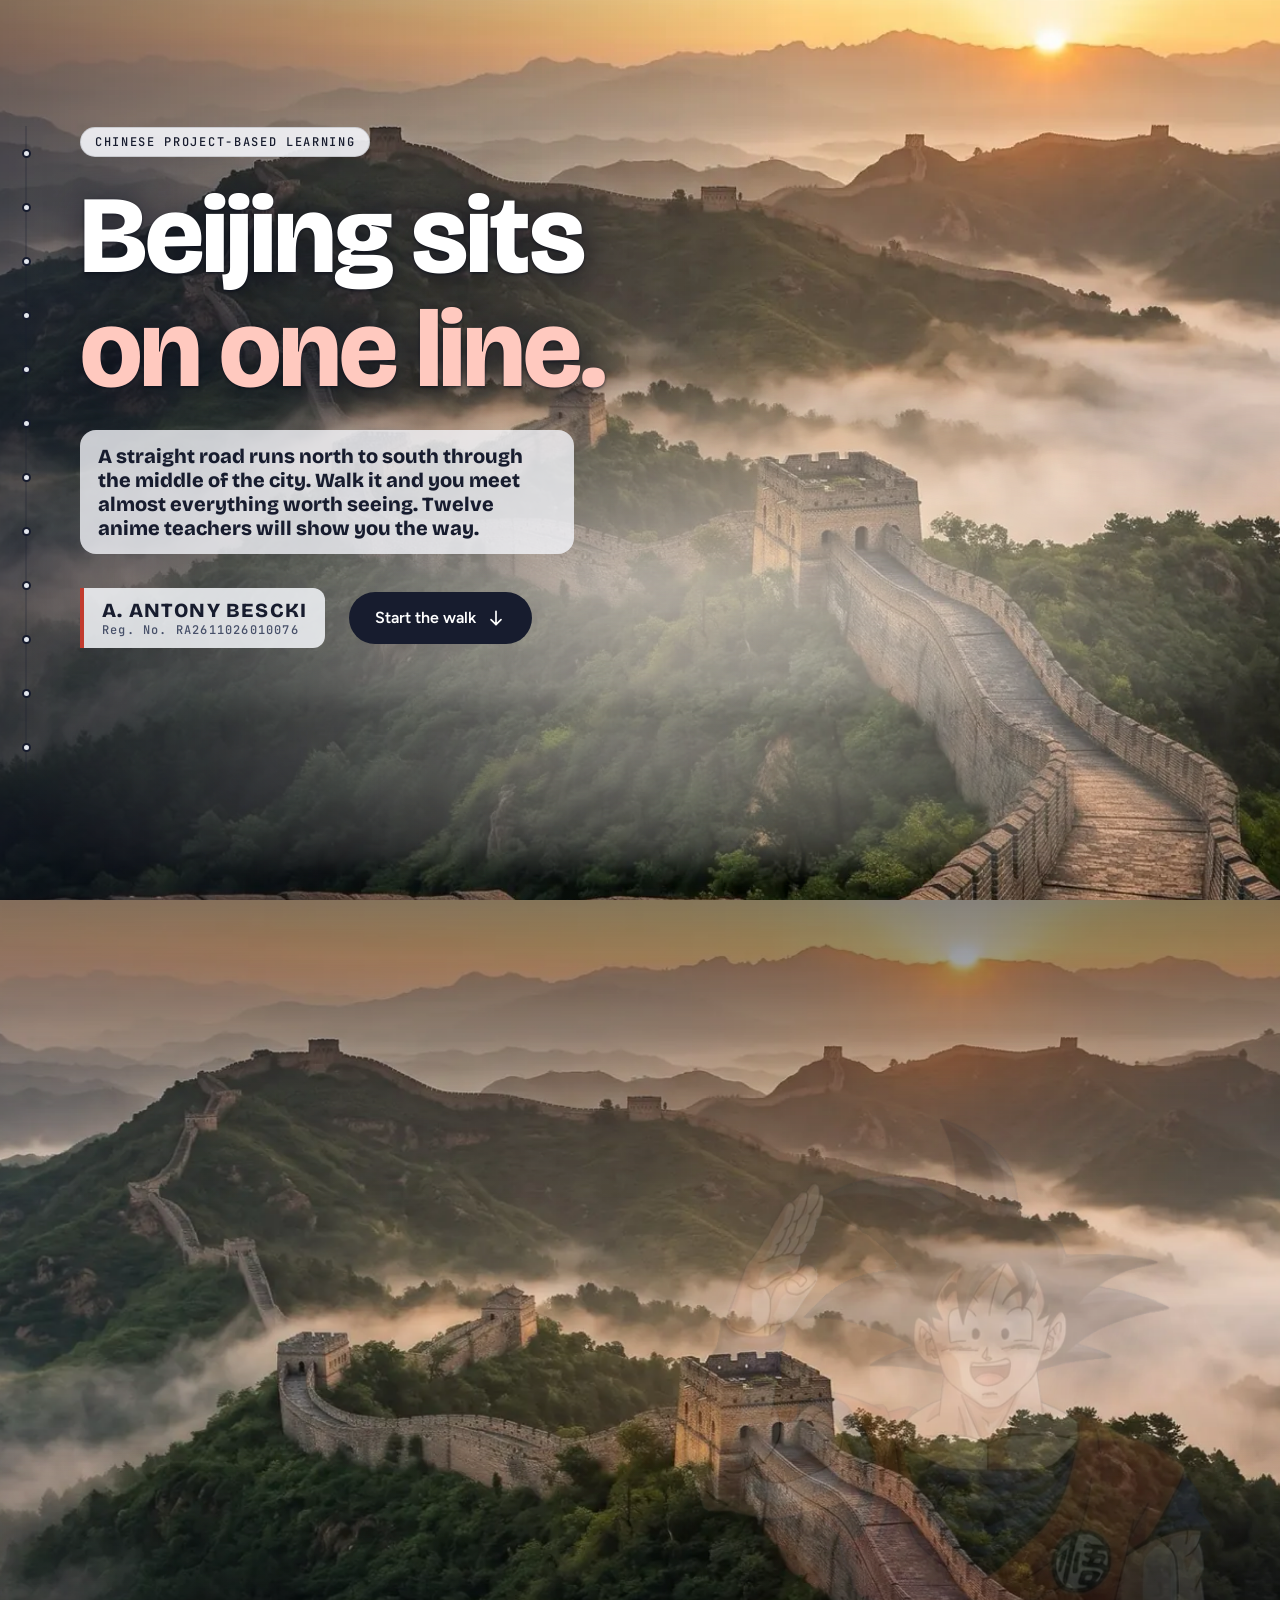
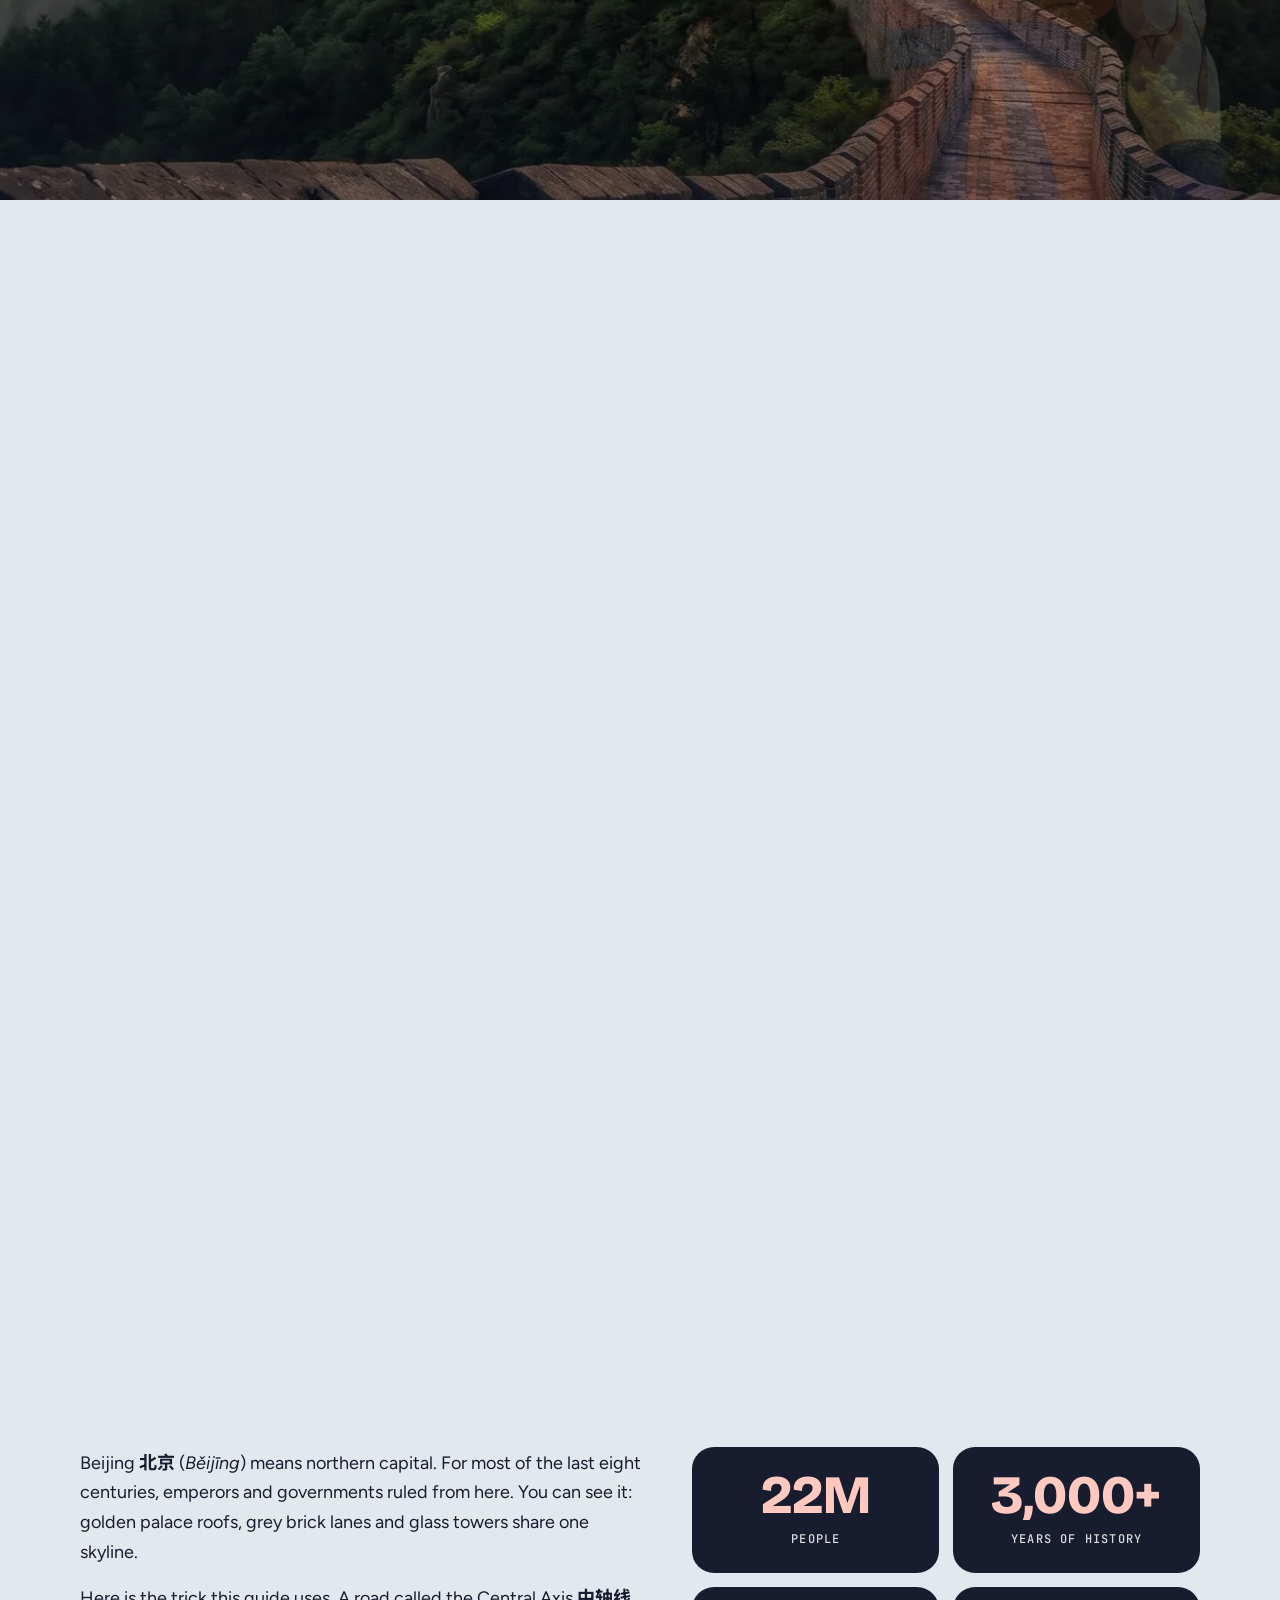
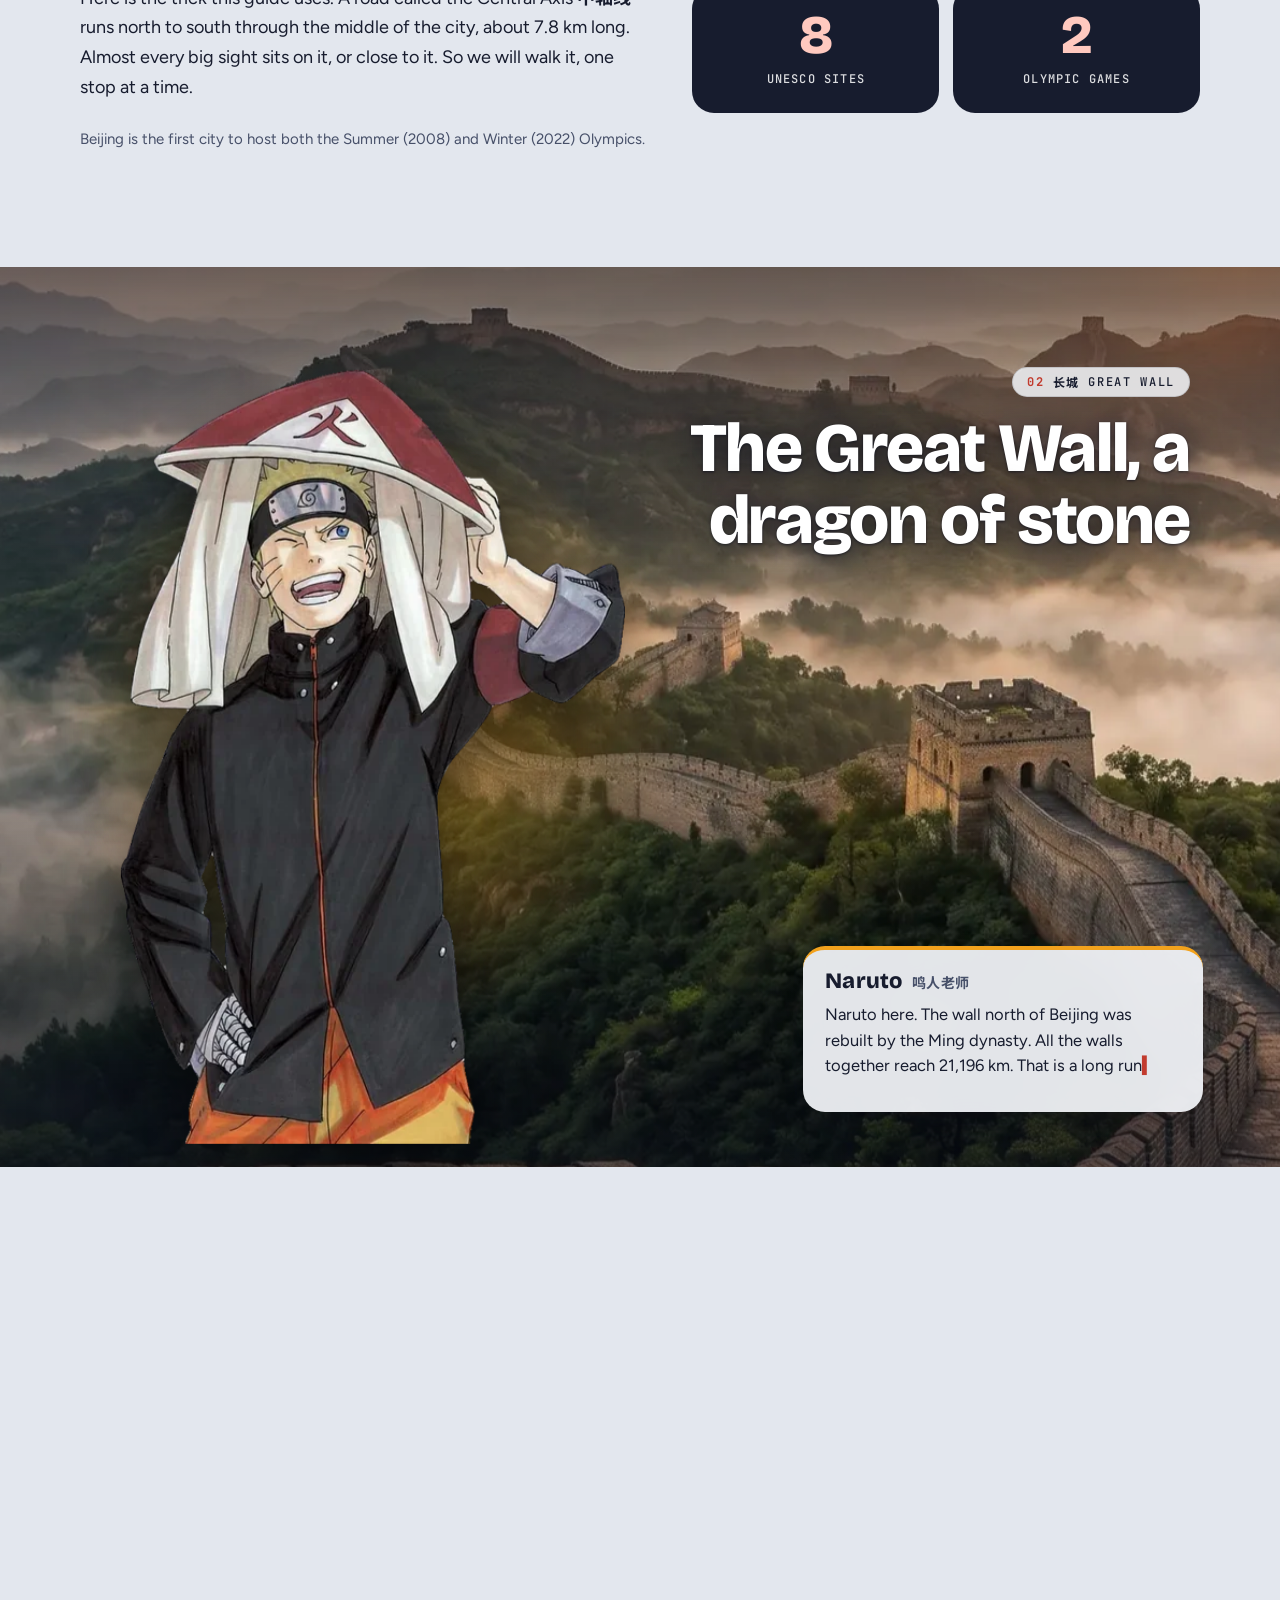
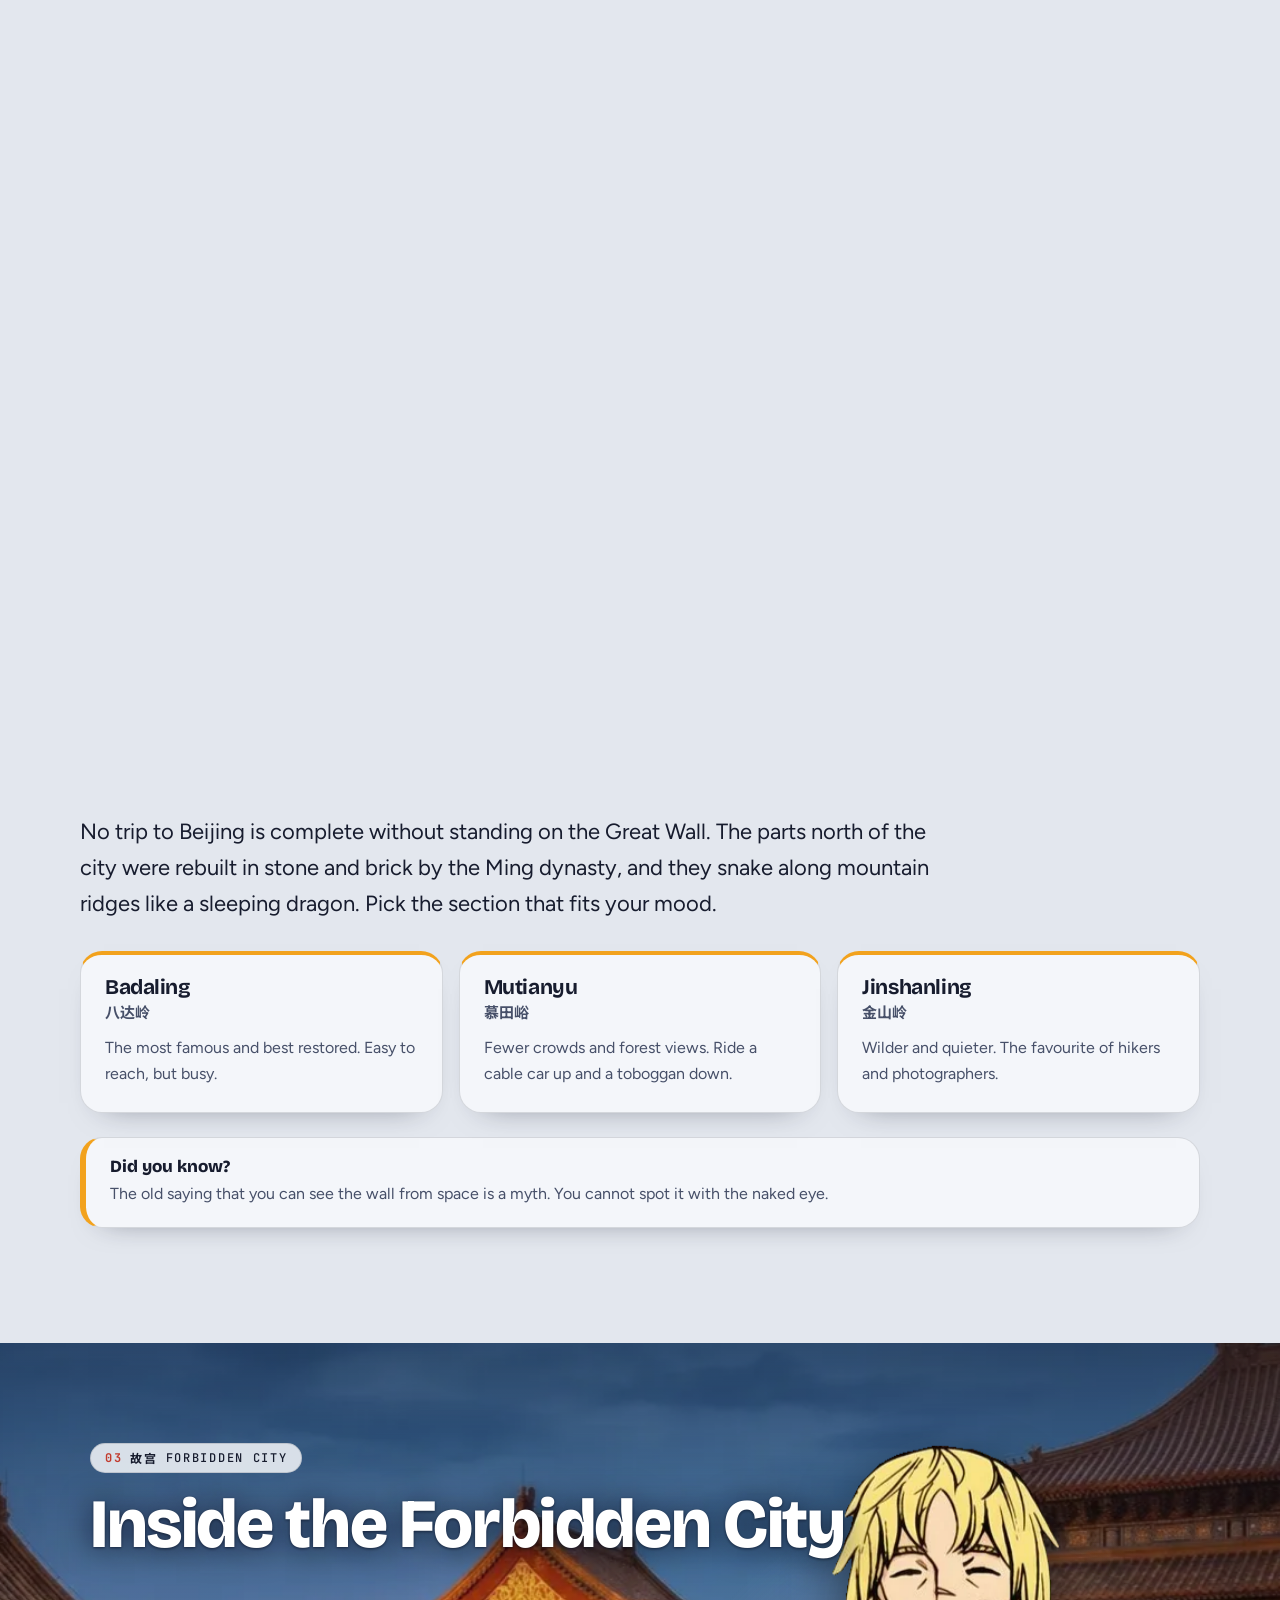
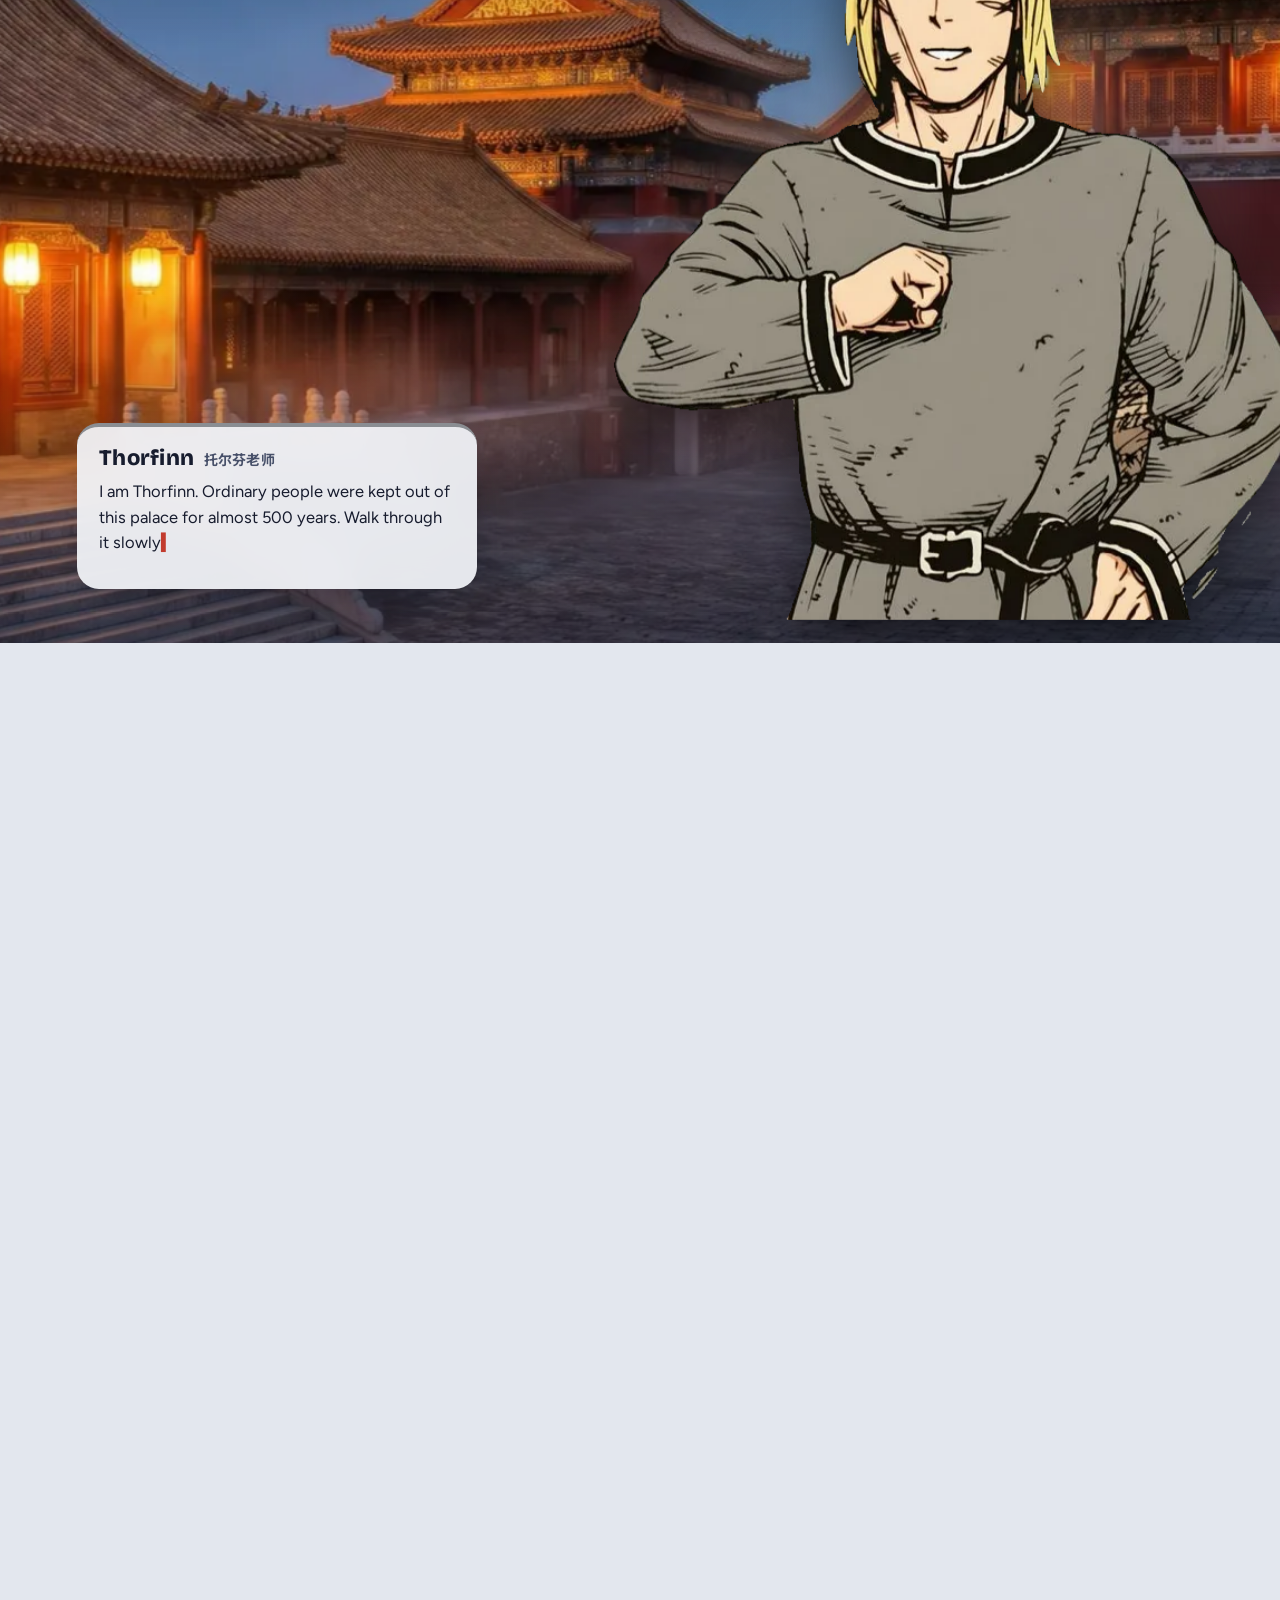
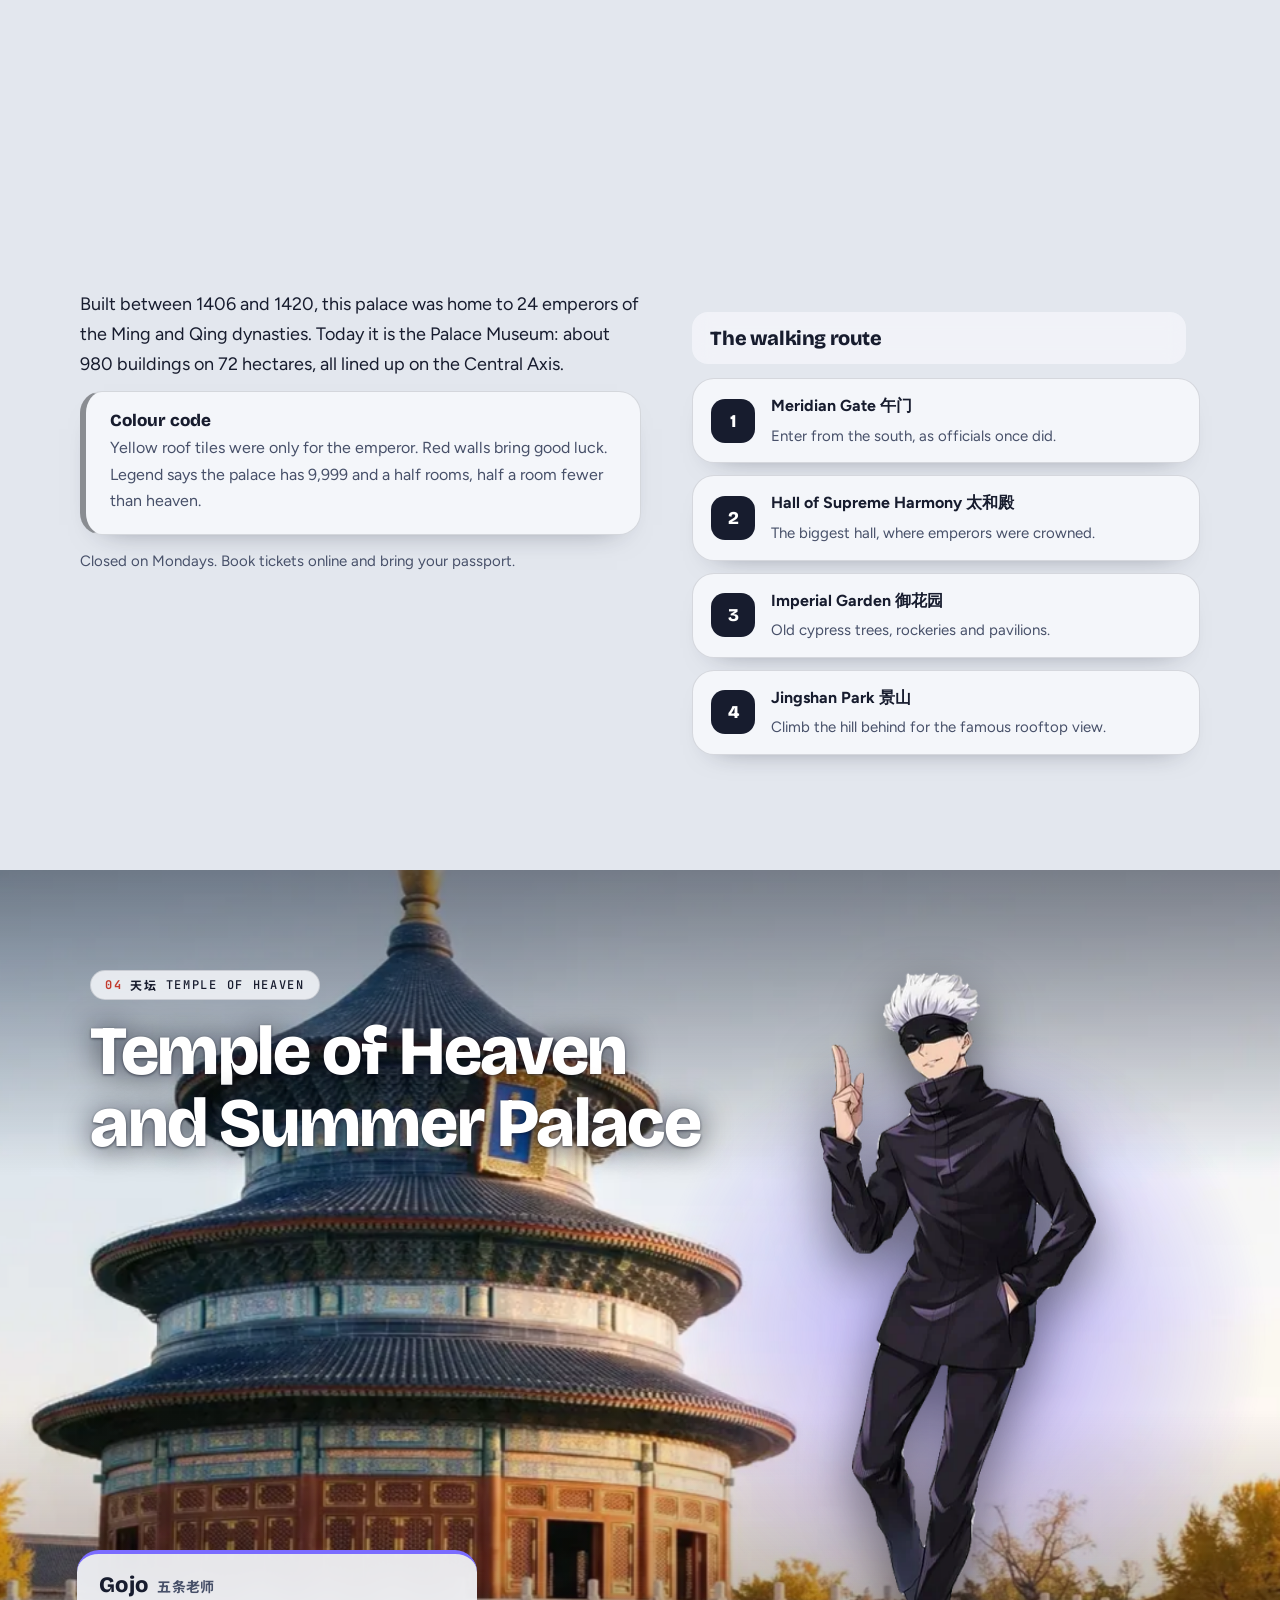
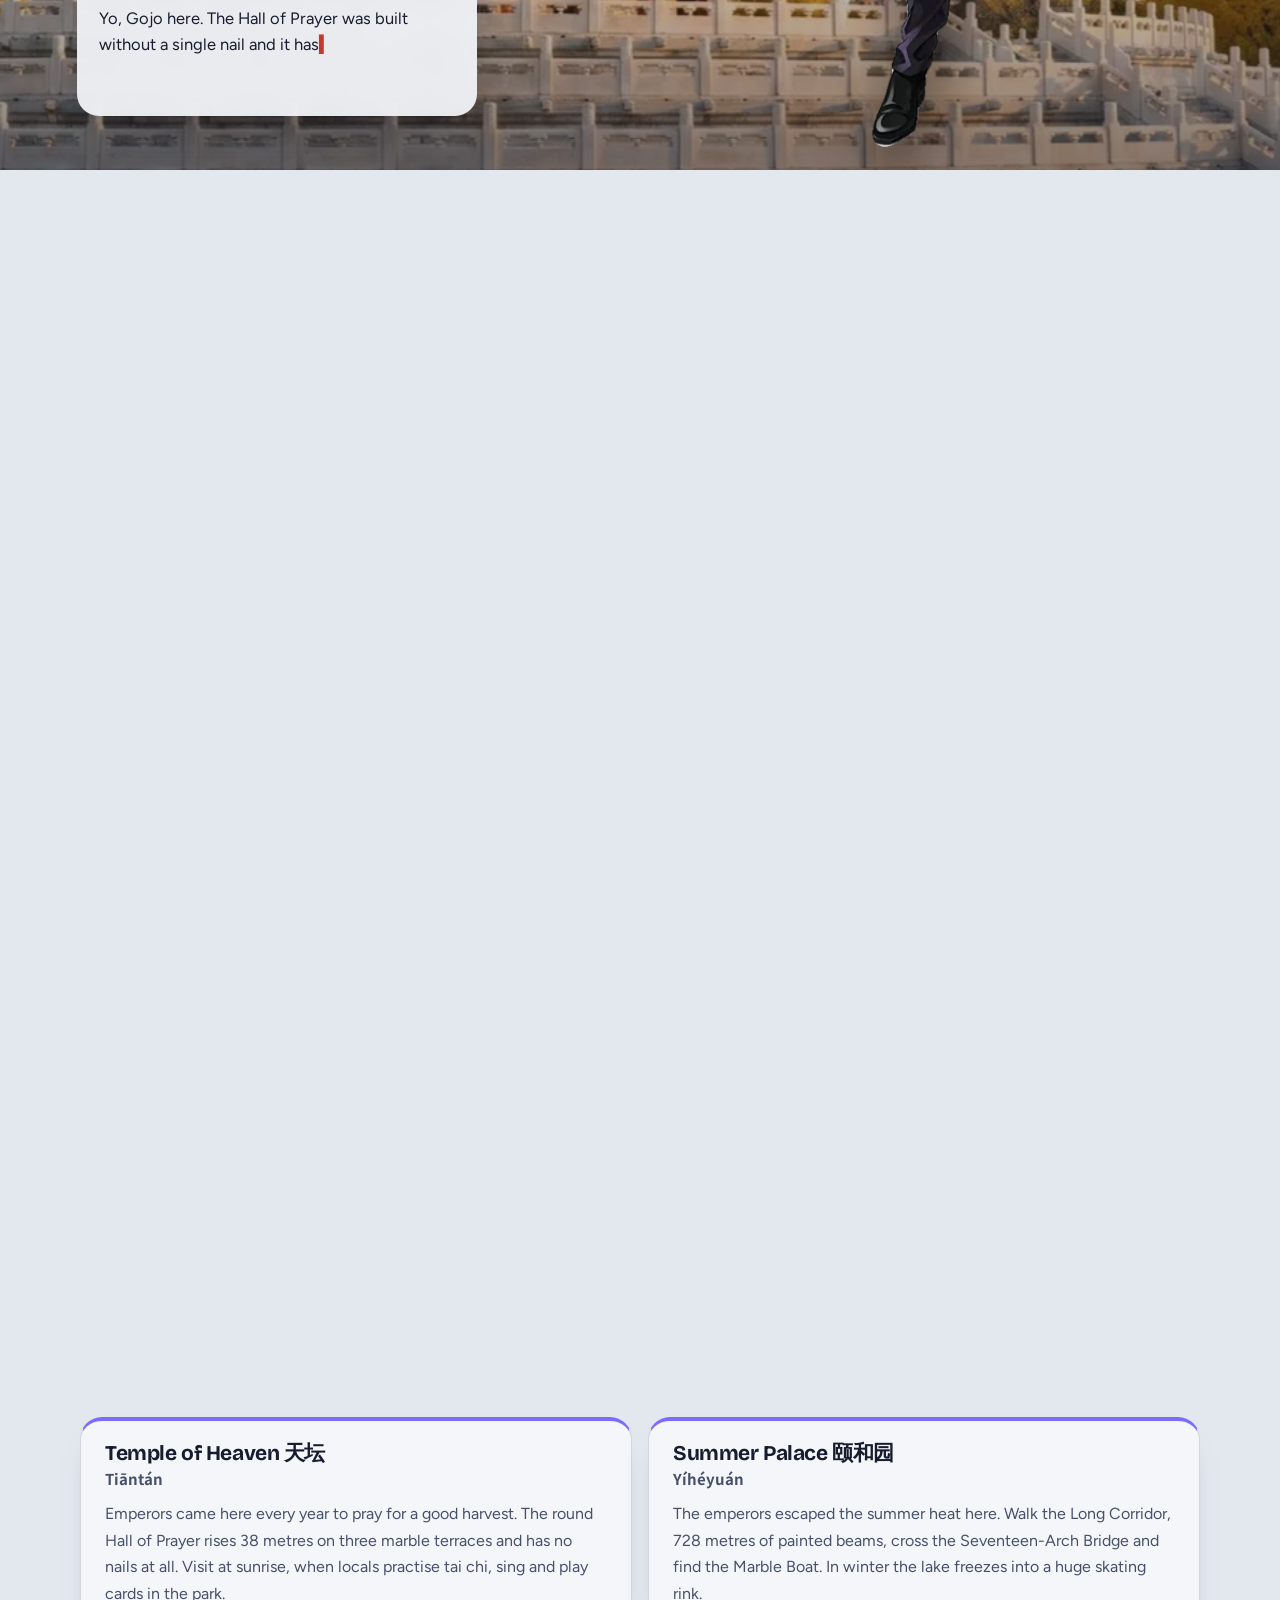
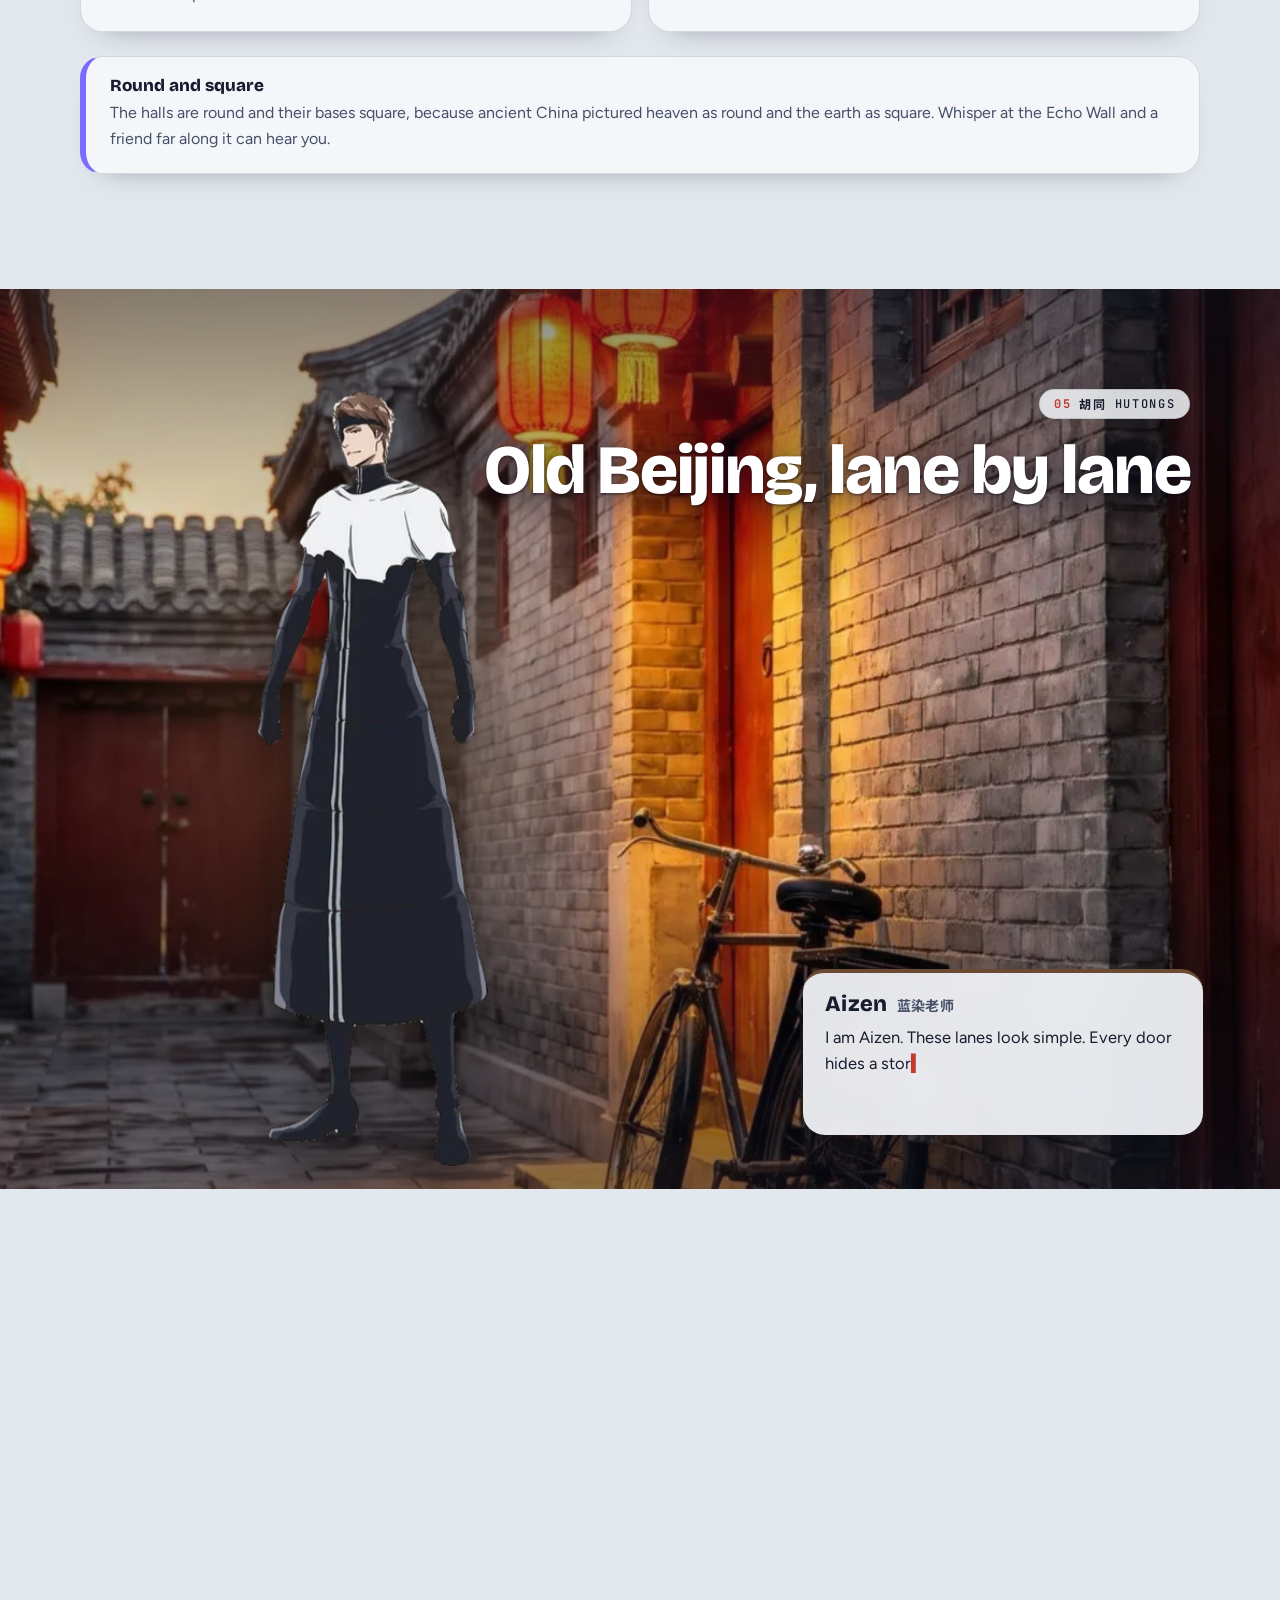
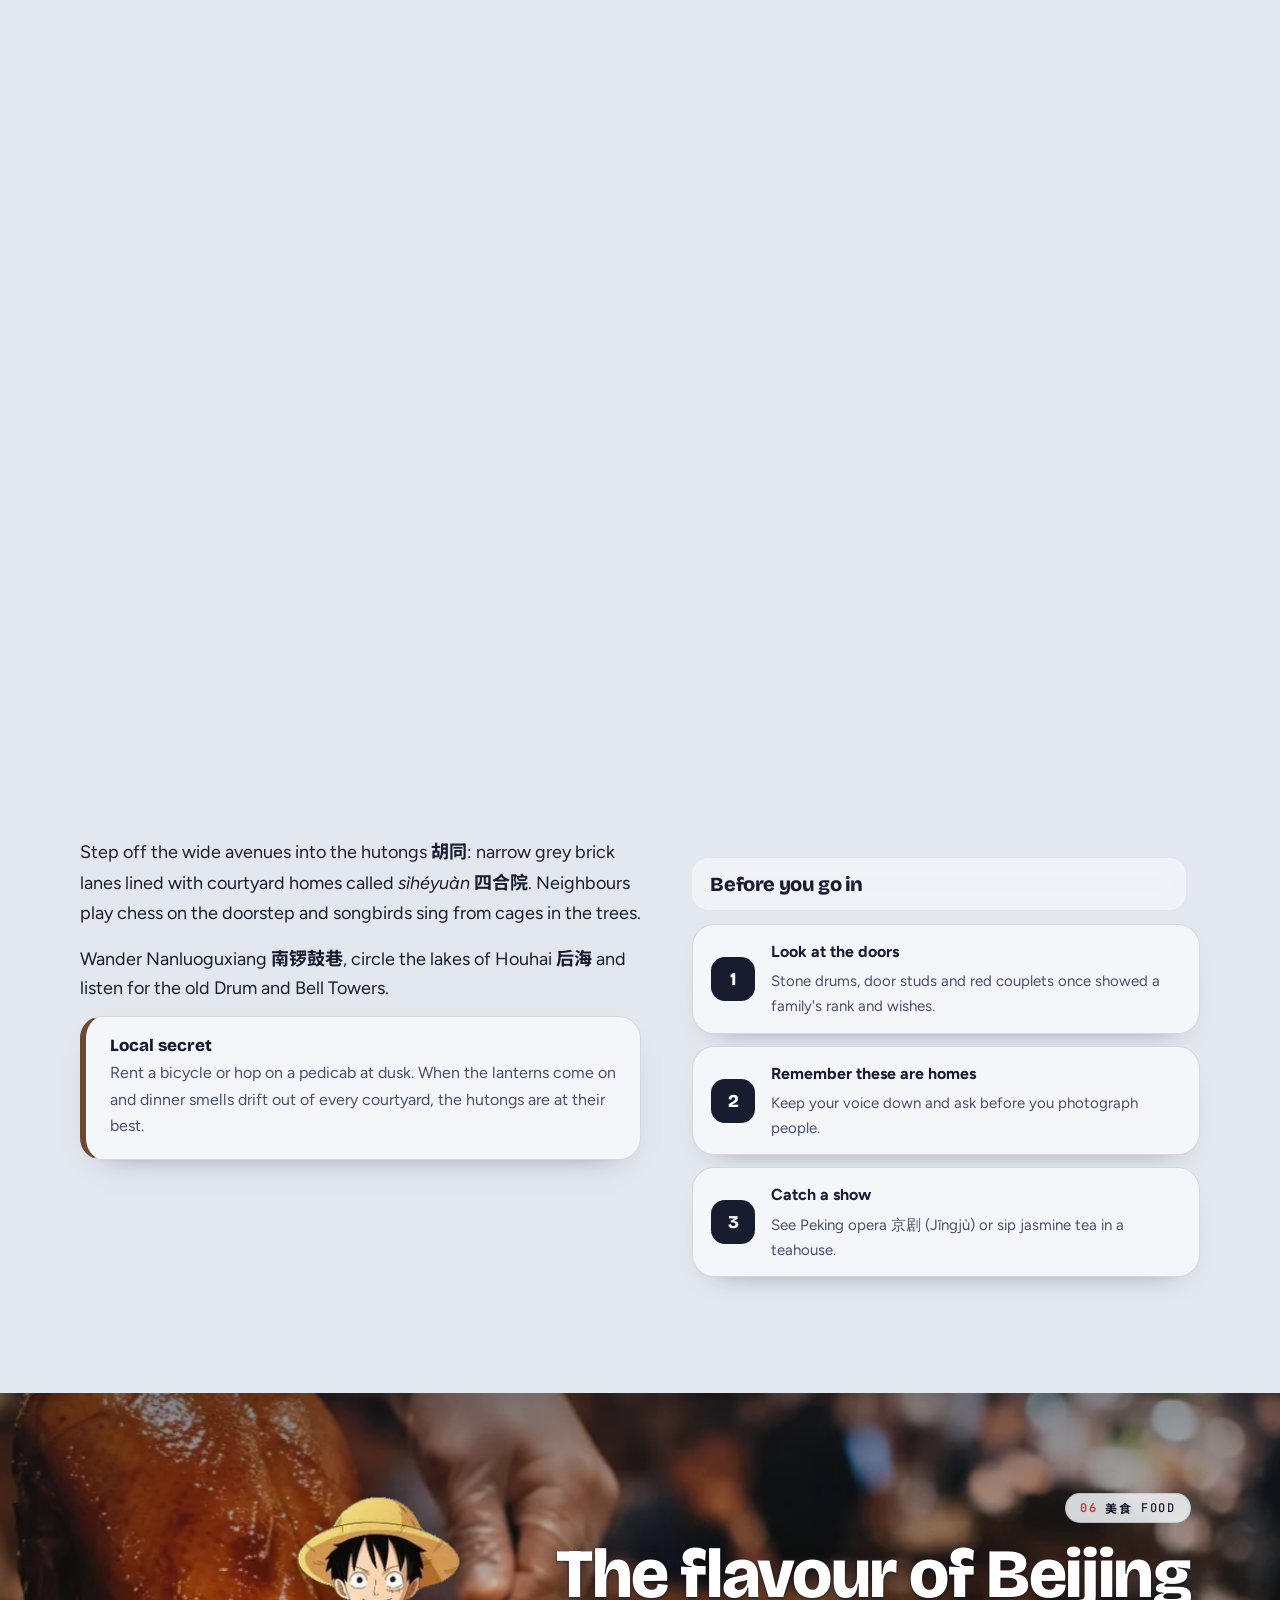
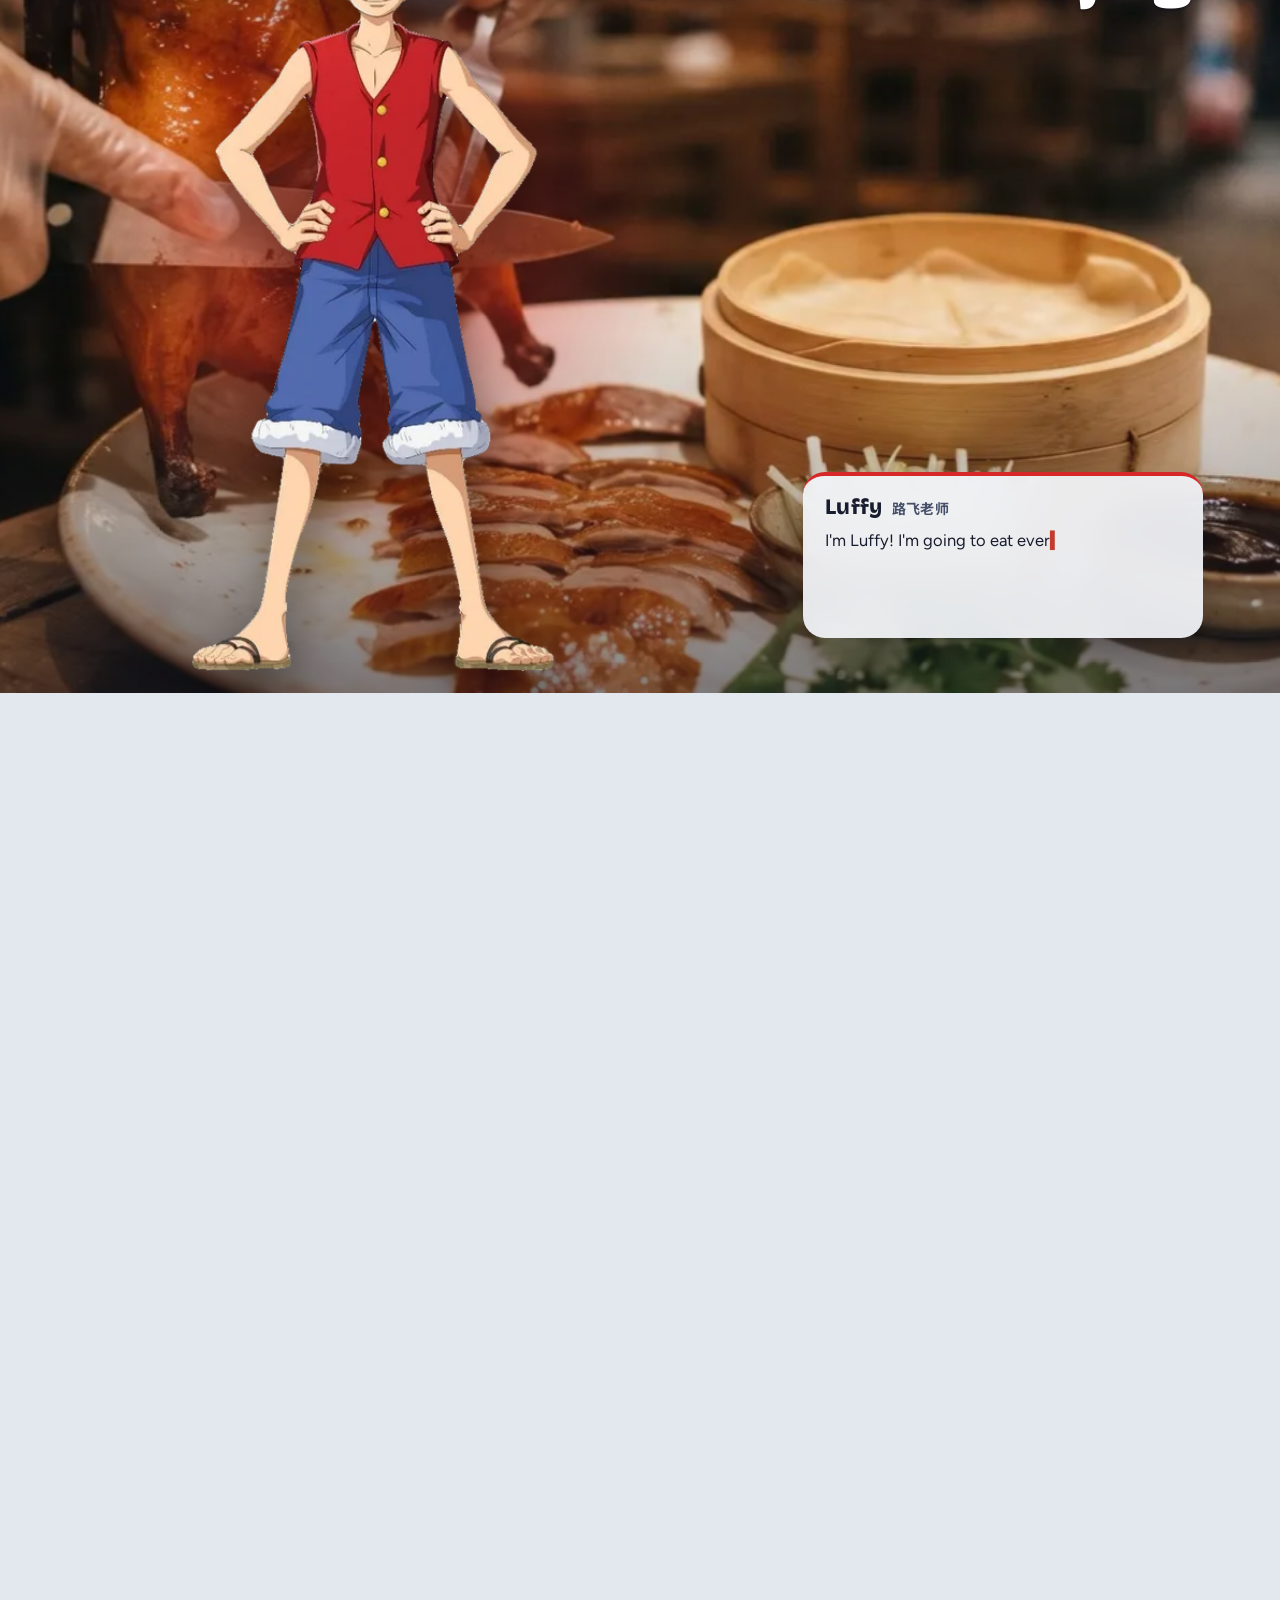
==== beijing/index.html @ 04e3d41d "Add a new Beijing Central Axis site (photo-based, depth layers, twelve teachers) New standalone site" ====
<!doctype html>
<html lang="en">
<head>
<meta charset="utf-8">
<meta name="viewport" content="width=device-width, initial-scale=1, viewport-fit=cover">
<title>Exploring Beijing 北京 | One road, twelve teachers</title>
<meta name="description" content="A guide to Beijing that walks the Central Axis, taught by twelve anime teachers. Chinese PBL project by A. Antony Bescki, RA2611026010076.">
<meta name="theme-color" content="#E3E7EE">
<meta property="og:title" content="Exploring Beijing 北京">
<meta property="og:description" content="Walk Beijing's Central Axis with twelve anime teachers.">
<meta property="og:type" content="website">
<!-- DEPLOY STEP: set og:url and og:image to the live absolute URLs -->
<meta property="og:image" content="assets/01-hero.webp">
<link rel="icon" href="data:image/svg+xml,%3Csvg xmlns='http://www.w3.org/2000/svg' viewBox='0 0 64 64'%3E%3Crect width='64' height='64' rx='14' fill='%23C23B2E'/%3E%3Cpath d='M32 8v48' stroke='%23fff' stroke-width='6'/%3E%3Ccircle cx='32' cy='32' r='8' fill='%23fff'/%3E%3C/svg%3E">
<link rel="preload" as="image" href="assets/01-hero.webp" fetchpriority="high">
<link rel="preconnect" href="https://fonts.googleapis.com"><link rel="preconnect" href="https://fonts.gstatic.com" crossorigin>
<link rel="stylesheet" href="https://fonts.googleapis.com/css2?family=Bricolage+Grotesque:opsz,wght@12..96,500;12..96,800&family=Figtree:wght@400;500;600&family=JetBrains+Mono:wght@500&family=Noto+Sans+SC:wght@500;700&family=Ma+Shan+Zheng&display=swap">
<style>:root { --canvas: #E3E7EE; --panel: #F4F6FA; --ink: #171C2E; --ink2: #475069; --line: rgba(23, 28, 46, .14); --ac: #C23B2E; --ac2: #A32D22; --tc: #C23B2E; --ease: cubic-bezier(.2, .8, .2, 1);
  --disp: "Bricolage Grotesque", "Avenir Next", system-ui, sans-serif; --body: Figtree, system-ui, -apple-system, "Segoe UI", sans-serif; --mono: "JetBrains Mono", ui-monospace, Menlo, monospace; --han: "Noto Sans SC", "PingFang SC", "Hiragino Sans GB", "Microsoft YaHei", sans-serif; --brush: "Ma Shan Zheng", "Kaiti SC", "STKaiti", KaiTi, serif; }
* { box-sizing: border-box; } html { scroll-behavior: smooth; }
body { margin: 0; background: var(--canvas); color: var(--ink); font: 400 17px/1.65 var(--body); -webkit-font-smoothing: antialiased; overflow-x: hidden; }
h1, h2, h3, p, ol, ul, blockquote { margin: 0; padding: 0; } ol, ul { list-style: none; }
h1, h2, h3 { font-family: var(--disp); line-height: 1.04; letter-spacing: -.02em; text-wrap: balance; }
.zh { font-family: var(--han); font-weight: 700; } .brush { font-family: var(--brush); font-weight: 400; } i { font-style: italic; }
a { color: inherit; } :focus-visible { outline: 3px solid var(--ac); outline-offset: 3px; border-radius: 4px; }
.skip { position: fixed; left: 12px; top: -60px; z-index: 100; background: var(--ink); color: #fff; padding: 10px 16px; border-radius: 8px; transition: top .2s; } .skip:focus { top: 12px; }
main:focus { outline: none; }
.wrap { width: min(1120px, 100% - 40px); margin-inline: auto; }

/* one fixed environment: slow drifting mist behind the page */
.env { position: fixed; inset: 0; z-index: -1; overflow: hidden; } .env i { position: absolute; width: 70vmax; aspect-ratio: 1; border-radius: 50%; filter: blur(80px); opacity: .5; animation: drift 90s ease-in-out infinite alternate; }
.env i:nth-child(1) { background: #F6D9C4; left: -20vmax; top: -10vmax; } .env i:nth-child(2) { background: #C9D6EE; right: -24vmax; bottom: -20vmax; animation-duration: 120s; animation-direction: alternate-reverse; }
@keyframes drift { to { transform: translate(14vmax, 8vmax) scale(1.2); } }
.topbar { position: fixed; left: 0; right: 0; top: 0; height: 4px; z-index: 60; } .bar { display: block; height: 100%; transform-origin: 0 50%; transform: scaleX(var(--prog, 0)); background: var(--ac); }

/* the signature: the Central Axis as a drawn line with twelve stops */
.axis { position: fixed; left: 26px; top: 14vh; bottom: 14vh; width: 0; z-index: 50; }
.axis::before, .axis .fill { content: ""; position: absolute; left: 0; top: 0; bottom: 0; width: 2px; margin-left: -1px; background: rgba(23, 28, 46, .22); } .axis .fill { background: var(--ac); transform-origin: 0 0; transform: scaleY(var(--axis, 0)); box-shadow: 0 0 10px rgba(194, 59, 46, .55); }
.axis ol { position: absolute; inset: 0; } .axis li { position: absolute; left: 0; } .axis a { position: relative; display: flex; align-items: center; margin: -22px 0 0 -22px; width: 44px; height: 44px; text-decoration: none; justify-content: center; }
.axis .dot { width: 9px; height: 9px; border-radius: 50%; background: var(--canvas); border: 2px solid var(--ink); transition: transform .3s var(--ease), background .3s; }
.axis a.on .dot, .axis a.done .dot { background: var(--ac); border-color: var(--ac); } .axis a.on .dot { transform: scale(1.7); }
.axis .lab { position: absolute; left: 40px; white-space: nowrap; font: 500 12px/1 var(--mono); letter-spacing: .04em; background: var(--ink); color: #fff; padding: 7px 10px; border-radius: 8px; opacity: 0; transform: translateX(-6px); transition: .2s; pointer-events: none; } .axis .lab b { color: #FFB4A9; }
.axis a:hover .lab, .axis a:focus-visible .lab { opacity: 1; transform: none; }
@media (max-width: 1100px) { .axis { display: none; } }

/* hero: five depth layers that move at different speeds as you scroll */
.hero { position: relative; min-height: 100svh; overflow: hidden; display: flex; align-items: flex-start; background: #E8A86B; }
.hl { position: absolute; inset: 0; } .hl::after { content: ""; position: absolute; inset: 0; z-index: 1; background: linear-gradient(90deg, rgba(14, 18, 32, .5), rgba(14, 18, 32, 0) 62%); pointer-events: none; } .hl img { position: absolute; left: 50%; top: 50%; min-width: 100%; min-height: 100%; width: auto; height: 112%; max-width: none; object-fit: cover; will-change: transform; }
.l-far { transform: translate(-50%, calc(-50% + var(--hp, 0) * 20px)) scale(calc(1.06 + var(--hp, 0) * .04)); } .l-mid { transform: translate(calc(-50% + var(--hx, 0) * -10px), calc(-50% + var(--hp, 0) * -50px)) scale(calc(1.08 + var(--hp, 0) * .1)); } .l-near { transform: translate(calc(-50% + var(--hx, 0) * -22px), calc(-50% + var(--hp, 0) * -140px)) scale(calc(1.1 + var(--hp, 0) * .26)); }
.mist { position: absolute; left: -20%; right: -20%; height: 34%; pointer-events: none; background: radial-gradient(60% 100% at 50% 60%, rgba(255, 244, 232, .7), transparent 70%); filter: blur(14px); will-change: transform; }
.m1 { top: 44%; animation: mist 38s ease-in-out infinite alternate; } .m2 { top: 62%; opacity: .75; animation: mist 52s ease-in-out infinite alternate-reverse; } @keyframes mist { from { transform: translateX(-6%); } to { transform: translateX(6%); } }
.hwrap { position: relative; z-index: 2; width: min(1120px, 100% - 40px); margin: 0 auto; padding: 14svh 0 10svh 0; will-change: transform, opacity; transform: translateY(calc(var(--hp, 0) * -40px)); opacity: calc(1 - var(--hp, 0) * 1.1); }
.kick { display: inline-flex; gap: 8px; align-items: center; font: 500 12px/1 var(--mono); letter-spacing: .14em; text-transform: uppercase; color: var(--ink); background: rgba(244, 246, 250, .86); border: 1px solid var(--line); padding: 8px 14px; border-radius: 99px; backdrop-filter: blur(8px); } .kick b { color: var(--ac); }
.hero h1 { font-size: clamp(46px, 8.6vw, 124px); font-weight: 800; margin-top: 22px; color: #fff; max-width: 11ch; text-shadow: 0 2px 34px rgba(10, 14, 28, .8), 0 1px 3px rgba(10, 14, 28, .7); } .hero h1 span { display: block; color: #FFC9BF; }
.sub { font-size: clamp(17px, 1.9vw, 21px); max-width: 38ch; margin-top: 22px; color: var(--ink); background: rgba(244, 246, 250, .8); backdrop-filter: blur(10px); padding: 14px 18px; border-radius: 16px; }
.byline { display: inline-grid; margin-top: 20px; padding: 10px 18px; border-left: 4px solid var(--ac); background: rgba(244, 246, 250, .86); border-radius: 0 12px 12px 0; } .byline b { font: 800 20px var(--disp); letter-spacing: .06em; } .byline span { font: 500 12px var(--mono); letter-spacing: .1em; color: var(--ink2); }
.go { display: inline-flex; align-items: center; gap: 10px; margin: 24px 0 0 20px; min-height: 52px; padding: 0 26px; border-radius: 99px; background: var(--ink); color: #fff; text-decoration: none; font: 600 16px var(--body); transition: transform .25s var(--ease), background .25s; vertical-align: top; } .go:hover { transform: translateY(-3px); background: #000; } .go svg { width: 20px; height: 20px; fill: none; stroke: currentColor; stroke-width: 2; stroke-linecap: round; stroke-linejoin: round; animation: nudge 1.8s ease-in-out infinite; } @keyframes nudge { 50% { transform: translateY(4px); } }

/* chapters: a pinned scene with the teacher, then the content */
.ch { position: relative; padding-bottom: clamp(60px, 9vw, 120px); }
.fly { height: 230vh; position: relative; } .stage { position: sticky; top: 0; height: 100svh; overflow: hidden; background: #2A2F40; }
.bg { position: absolute; inset: -6%; will-change: transform; transform: translate3d(0, calc(var(--p, 0) * -4%), 0) scale(calc(1.02 + var(--p, 0) * .14 * var(--zoom, 1))); } .bg img { width: 100%; height: 100%; object-fit: cover; display: block; }
.shade { position: absolute; inset: 0; background: linear-gradient(180deg, rgba(14, 18, 32, .5), rgba(14, 18, 32, 0) 34%, rgba(14, 18, 32, 0) 60%, rgba(14, 18, 32, .5)); pointer-events: none; }
.teacher { position: absolute; bottom: 0; height: calc(min(86svh, 118vw) * var(--ts, 1)); aspect-ratio: .7; z-index: 3; will-change: transform; transform: translate3d(0, calc(var(--tin, 1) * 12% + var(--p, 0) * -3%), 0); opacity: calc(1 - var(--tin, 1) * .85); transition: opacity .6s;}
.s-r .teacher { right: clamp(0px, 4vw, 90px); } .s-l .teacher { left: clamp(0px, 8vw, 150px); } .teacher img { position: absolute; bottom: 0; left: 50%; height: 100%; width: auto; max-width: 150%; transform: translateX(-50%); object-fit: contain; filter: drop-shadow(0 22px 26px rgba(0, 0, 0, .5)); animation: float 6s ease-in-out infinite; }
.glow { position: absolute; left: 50%; bottom: 8%; width: 130%; aspect-ratio: 1; transform: translateX(-50%); border-radius: 50%; background: radial-gradient(circle, var(--tc), transparent 62%); opacity: .55; mix-blend-mode: screen; animation: pulse 5s ease-in-out infinite alternate; } @keyframes pulse { to { transform: translateX(-50%) scale(1.12); opacity: .75; } } @keyframes float { 50% { transform: translateX(-50%) translateY(-1.2%); } }
.hd { position: absolute; top: clamp(70px, 11svh, 120px); z-index: 4; max-width: min(760px, calc(100% - 48px)); will-change: transform; transform: translateY(calc(var(--hin, 1) * 28px)); opacity: calc(1 - var(--hin, 1)); }
.s-r .hd { left: clamp(24px, 7vw, 120px); } .s-l .hd { right: clamp(24px, 7vw, 120px); text-align: right; } .s-l .hd .kick { margin-left: auto; }
.hd h2 { margin-top: 16px; font-size: clamp(30px, 5.4vw, 70px); font-weight: 800; color: #fff; text-shadow: 0 2px 30px rgba(10, 14, 28, .75), 0 1px 3px rgba(10, 14, 28, .6); }
.say-card { position: absolute; bottom: clamp(22px, 6svh, 70px); z-index: 4; width: min(400px, calc(100% - 40px)); padding: 18px 22px; border-radius: 22px; background: rgba(244, 246, 250, .93); backdrop-filter: blur(16px); box-shadow: 0 24px 50px -24px rgba(8, 10, 22, .6); border-top: 4px solid var(--tc); will-change: transform; transform: translateY(calc(var(--sin, 1) * 34px)); opacity: calc(1 - var(--sin, 1)); }
.s-r .say-card { left: clamp(20px, 6vw, 110px); } .s-l .say-card { right: clamp(20px, 6vw, 110px); }
.who { font: 600 14px/1.2 var(--body); letter-spacing: .02em; margin-bottom: 8px; } .who b { font: 800 22px var(--disp); margin-right: 6px; } .who .zh { color: var(--ink2); font-size: 14px; }
.line { font-size: 16.5px; line-height: 1.55; color: var(--ink); min-height: 5.6em; } .line.typing::after { content: "▍"; color: var(--ac); animation: blink .8s steps(2) infinite; } @keyframes blink { 50% { opacity: 0; } }
@media (max-width: 760px) { .say-card { bottom: 66px !important; } .teacher { height: calc(min(58svh, 96vw) * var(--ts, 1)); } .s-r .teacher { right: -6vw; } .s-l .teacher { left: -6vw; } .say-card { bottom: 14px; padding: 14px 16px; } .line { font-size: 15px; min-height: 0; } .hd { top: 74px; } .s-l .hd { text-align: left; right: auto; left: 20px; } .s-l .hd .kick { margin-left: 0; } .s-l .say-card, .s-r .say-card { left: 14px; right: 14px; width: auto; } }

/* content: four different skeletons so neighbours never look stamped */
.body { padding-top: clamp(40px, 6vw, 80px); }
.lead { font-size: clamp(18px, 1.9vw, 22px); max-width: 62ch; margin-bottom: 28px; } .prose p + p { margin-top: 14px; } .prose { font-size: 18px; }
.grid { display: grid; gap: 16px; margin-bottom: 24px; } .grid > * { min-width: 0; } .g2 { grid-template-columns: repeat(2, 1fr); } .g3 { grid-template-columns: repeat(3, 1fr); } .g4 { grid-template-columns: repeat(4, 1fr); }
.card, .tile, .say, .season, .steps li, .day, .checks, .fact, .quote { background: var(--panel); border: 1px solid var(--line); border-radius: 22px; box-shadow: 0 14px 30px -24px rgba(23, 28, 46, .6); }
.card { padding: 22px 24px 24px; border-top: 4px solid var(--tc); } .card h3 { font-size: 21px; } .card .zh { color: var(--ink2); font-size: 15px; margin-top: 2px; } .card .when { font: 500 12px var(--mono); letter-spacing: .1em; text-transform: uppercase; color: var(--ink2); margin-top: 4px; } .card p { margin-top: 10px; font-size: 16px; color: var(--ink2); }
.tile { padding: 20px 22px 22px; position: relative; overflow: hidden; } .tile .big { font-size: 74px; line-height: 1; color: var(--tc); opacity: .9; margin-bottom: 8px; } .tile h3 { font-size: 18px; } .tile h3 small { display: block; font: 500 12px var(--mono); letter-spacing: .06em; color: var(--ink2); margin-top: 4px; } .tile p { margin-top: 10px; font-size: 15.5px; color: var(--ink2); }
.fact { padding: 18px 24px 20px; margin-top: 12px; border-left: 6px solid var(--tc); } .fact b { font: 800 17px var(--disp); display: block; margin-bottom: 4px; } .fact p { font-size: 16px; color: var(--ink2); }
.two { display: grid; grid-template-columns: 1.05fr .95fr; gap: clamp(24px, 4vw, 60px); align-items: start; } .two.end { align-items: stretch; }
.sub { font: 800 20px var(--disp); margin-bottom: 14px; } .note { color: var(--ink2); font-size: 15px; margin-top: 14px; }
.steps { display: grid; gap: 12px; counter-reset: s; } .steps li { counter-increment: s; display: grid; grid-template-columns: 46px 1fr; gap: 4px 14px; align-items: center; padding: 14px 18px; } .steps li::before { content: counter(s); grid-row: span 2; width: 44px; height: 44px; border-radius: 14px; display: grid; place-items: center; background: var(--ink); color: #fff; font: 800 18px var(--disp); }
.steps b { font-size: 16px; } .steps span { color: var(--ink2); font-size: 15px; grid-column: 2; }
.statrow { display: grid; grid-template-columns: repeat(2, 1fr); gap: 14px; } .tp-stats2 .statrow { grid-template-columns: repeat(3, 1fr); } .stat { padding: 22px 16px; border-radius: 22px; background: var(--ink); color: #fff; text-align: center; } .stat b { display: block; font: 800 clamp(34px, 5vw, 54px) var(--disp); line-height: 1; color: #FFC9BF; } .stat span { font: 500 12px var(--mono); letter-spacing: .1em; text-transform: uppercase; opacity: .85; }
.ticks li { padding: 8px 0 8px 32px; position: relative; font-size: 15.5px; color: var(--ink2); } .ticks li::before { content: ""; position: absolute; left: 0; top: 13px; width: 18px; height: 18px; border-radius: 50%; background: var(--tc); } .ticks li::after { content: ""; position: absolute; left: 6px; top: 17px; width: 5px; height: 9px; border: solid #fff; border-width: 0 2px 2px 0; transform: rotate(45deg); }
.quote { padding: 28px; display: grid; gap: 10px; align-content: center; text-align: center; border-style: dashed; } .quote .brush { font-size: clamp(30px, 4vw, 46px); line-height: 1.2; } .quote span:last-child { color: var(--ink2); }
.say { padding: 14px 18px; display: grid; } .say .zh { font-size: 26px; line-height: 1.3; } .say i { color: var(--ac2); font-size: 15px; } .say span:last-child { color: var(--ink2); font-size: 14px; }
.tones { display: grid; grid-template-columns: repeat(5, 1fr); gap: 12px; margin-bottom: 24px; } .tone { text-align: center; padding: 14px 8px 16px; border-radius: 22px; background: var(--panel); border: 1px solid var(--line); cursor: pointer; display: grid; gap: 2px; transition: transform .25s var(--ease), box-shadow .25s; min-height: 44px; } .tone:hover { transform: translateY(-4px); box-shadow: 0 18px 30px -22px rgba(23, 28, 46, .7); }
.tone svg { width: 100%; height: 60px; } .grid-l { stroke: var(--line); fill: none; stroke-dasharray: 3 4; } .tl { fill: none; stroke: var(--ink); stroke-width: 5; stroke-linecap: round; stroke-dasharray: 1; stroke-dashoffset: 0; } .tone.play .tl { animation: draw 1.2s ease-out; stroke: var(--ac); } @keyframes draw { from { stroke-dashoffset: 1; } to { stroke-dashoffset: 0; } }
.tone .zh { font-size: 36px; } .tone i { color: var(--ac2); } .tone small { font-size: 12px; color: var(--ink2); }
.season { padding: 24px 18px; text-align: center; background: linear-gradient(170deg, color-mix(in srgb, var(--sc) 24%, var(--panel)), var(--panel) 72%); } .season .big { font-size: 64px; line-height: 1; color: var(--sc); } .season h3 { font-size: 20px; } .season small { font: 500 12px var(--mono); letter-spacing: .1em; text-transform: uppercase; color: var(--ink2); } .season p { margin-top: 8px; text-align: left; font-size: 15px; color: var(--ink2); }
.days { display: grid; gap: 16px; margin-bottom: 28px; } .day { display: grid; grid-template-columns: 190px 1fr; overflow: hidden; } .dh { padding: 20px 10px; text-align: center; display: grid; align-content: center; background: var(--ink); color: #fff; } .dh b { font: 800 22px var(--disp); letter-spacing: .06em; text-transform: uppercase; } .dh .brush { font-size: 50px; line-height: 1.1; color: #FFC9BF; } .dh small { font: 500 12px var(--mono); letter-spacing: .1em; text-transform: uppercase; opacity: .85; }
.db { padding: 10px 24px; } .db > div { display: grid; grid-template-columns: 110px 1fr; gap: 12px; padding: 12px 0; } .db > div + div { border-top: 1px solid var(--line); } .db b { font: 500 12px var(--mono); letter-spacing: .12em; text-transform: uppercase; color: var(--ac2); padding-top: 4px; } .db span { color: var(--ink2); font-size: 16px; }
.checks { padding: 24px; } .checks label { display: grid; grid-template-columns: 28px 1fr; gap: 14px; align-items: center; min-height: 48px; border-bottom: 1px solid var(--line); cursor: pointer; font-size: 16px; } .checks input { position: absolute; opacity: 0; } .checks label > span { width: 26px; height: 26px; border: 2px solid var(--ink); border-radius: 9px; display: grid; place-items: center; transition: background .15s; }
.checks input:checked + span { background: var(--ac); border-color: var(--ac); } .checks input:checked + span::after { content: "✓"; color: #fff; font-weight: 800; } .checks input:focus-visible + span { outline: 3px solid var(--ink); outline-offset: 2px; } .checks label:has(input:checked) { color: var(--ink2); text-decoration: line-through; }
.meter { height: 10px; border-radius: 99px; background: var(--line); margin-top: 18px; overflow: hidden; } .meter i { display: block; width: 100%; height: 100%; transform: scaleX(0); transform-origin: 0 50%; background: var(--ac); transition: transform .5s var(--ease); } .mtxt { font: 500 12px var(--mono); letter-spacing: .1em; color: var(--ink2); margin-top: 8px; }
.finale { display: grid; gap: 18px; justify-items: center; align-content: center; text-align: center; padding: 28px; border-radius: 22px; background: var(--ink); color: #fff; } .bon { font-size: clamp(60px, 9vw, 112px); line-height: 1; color: #FFC9BF; } .finale p { font-size: 18px; max-width: 28ch; color: #DEE3EF; }
.cta { display: inline-flex; align-items: center; justify-content: center; min-height: 56px; padding: 0 32px; border-radius: 99px; background: var(--ac); color: #fff; text-decoration: none; font: 700 17px var(--body); box-shadow: 0 18px 34px -16px rgba(194, 59, 46, .9); transition: transform .25s var(--ease), background .25s; } .cta:hover { transform: translateY(-3px); background: var(--ac2); }
.r { opacity: 0; transform: translateY(26px); transition: opacity .7s var(--ease), transform .7s var(--ease); } .r.on { opacity: 1; transform: none; }
footer { position: relative; padding: 44px 20px 64px; text-align: center; background: var(--ink); color: #D5DBEA; } footer p { max-width: 70ch; margin: 6px auto 0; font-size: 14px; } .fb b { font: 800 20px var(--disp); letter-spacing: .06em; color: #fff; }
.chip { position: fixed; left: 14px; bottom: 14px; z-index: 55; display: flex; align-items: center; gap: 10px; min-height: 44px; padding: 0 16px 0 8px; border-radius: 99px; background: rgba(244, 246, 250, .92); backdrop-filter: blur(12px); border: 1px solid var(--line); font: 500 12px var(--mono); letter-spacing: .08em; text-transform: uppercase; pointer-events: none; transition: opacity .3s; } .chip b { background: var(--ac); color: #fff; padding: 4px 10px; border-radius: 99px; font: 800 14px var(--disp); }
body[data-ch="-1"] .chip { opacity: 0; }

@media (max-width: 900px) { .two { grid-template-columns: 1fr; } .g3, .g4 { grid-template-columns: repeat(2, 1fr); } .tones { grid-template-columns: repeat(3, 1fr); } .fly { height: 190vh; } }
@media (max-width: 600px) { body { font-size: 16px; } .g2, .g3, .g4 { grid-template-columns: 1fr; } .tones { grid-template-columns: repeat(2, 1fr); } .tp-stats2 .statrow { grid-template-columns: 1fr; } .day { grid-template-columns: 1fr; } .dh { grid-auto-flow: column; justify-content: center; align-items: center; gap: 14px; padding: 12px; } .dh .brush { font-size: 34px; } .db > div { grid-template-columns: 1fr; gap: 0; } .chip span { display: none; } .go { margin: 16px 0 0; } .hwrap { padding-top: 12svh; } .tile .big { font-size: 56px; } }
@media (pointer: coarse) { .go, .cta, .tone { min-height: 48px; } }
@media (max-height: 560px) { .hd h2 { font-size: 28px; } .teacher { height: 70svh; } }
@media (prefers-reduced-motion: reduce) { html { scroll-behavior: auto; } *, *::before, *::after { animation: none !important; transition: none !important; } .r { opacity: 1; transform: none; } .bg, .l-far, .l-mid, .l-near, .hwrap, .teacher, .hd, .say-card { transform: none !important; opacity: 1 !important; } .l-far, .l-mid, .l-near { transform: translate(-50%, -50%) !important; } .tl { stroke-dashoffset: 0; } }

.prose .zh, .lead .zh { white-space: nowrap; } .hero .kick { background: rgba(244, 246, 250, .9); }
</style>
</head>
<body>
<a class="skip" href="#main">Skip to content</a>
<div class="env" aria-hidden="true"><i></i><i></i></div>
<div class="topbar" role="presentation"><i class="bar"></i></div>
<nav class="axis" aria-label="Chapters"><i class="fill"></i><ol><li><a href="#intro"><span class="dot"></span><span class="lab"><b>01</b> <span class="zh" lang="zh">欢迎</span> Welcome</span></a></li><li><a href="#wall"><span class="dot"></span><span class="lab"><b>02</b> <span class="zh" lang="zh">长城</span> Great Wall</span></a></li><li><a href="#forbidden"><span class="dot"></span><span class="lab"><b>03</b> <span class="zh" lang="zh">故宫</span> Forbidden City</span></a></li><li><a href="#temple"><span class="dot"></span><span class="lab"><b>04</b> <span class="zh" lang="zh">天坛</span> Temple of Heaven</span></a></li><li><a href="#hutong"><span class="dot"></span><span class="lab"><b>05</b> <span class="zh" lang="zh">胡同</span> Hutongs</span></a></li><li><a href="#food"><span class="dot"></span><span class="lab"><b>06</b> <span class="zh" lang="zh">美食</span> Food</span></a></li><li><a href="#modern"><span class="dot"></span><span class="lab"><b>07</b> <span class="zh" lang="zh">现代</span> Modern Beijing</span></a></li><li><a href="#transit"><span class="dot"></span><span class="lab"><b>08</b> <span class="zh" lang="zh">交通</span> Transit</span></a></li><li><a href="#parks"><span class="dot"></span><span class="lab"><b>09</b> <span class="zh" lang="zh">公园</span> Parks and Hills</span></a></li><li><a href="#language"><span class="dot"></span><span class="lab"><b>10</b> <span class="zh" lang="zh">中文</span> Language</span></a></li><li><a href="#seasons"><span class="dot"></span><span class="lab"><b>11</b> <span class="zh" lang="zh">四季</span> Seasons and Festivals</span></a></li><li><a href="#itinerary"><span class="dot"></span><span class="lab"><b>12</b> <span class="zh" lang="zh">三日</span> Three Days</span></a></li></ol></nav>
<header class="hero" id="top">
  <div class="hl" aria-hidden="true"><img class="l-far" src="assets/01-hero.webp" alt="" fetchpriority="high"><img class="l-mid" src="assets/hero-mid.webp" alt=""><div class="mist m1"></div><img class="l-near" src="assets/hero-near.webp" alt=""><div class="mist m2"></div></div>
  <div class="hwrap">
    <p class="kick light">Chinese project-based learning</p>
    <h1>Beijing sits <span>on one line.</span></h1>
    <p class="sub">A straight road runs north to south through the middle of the city. Walk it and you meet almost everything worth seeing. Twelve anime teachers will show you the way.</p>
    <div class="byline"><b>A. ANTONY BESCKI</b><span>Reg. No. RA2611026010076</span></div>
    <a class="go" href="#intro">Start the walk <svg viewBox="0 0 24 24" aria-hidden="true"><path d="M12 4v16m0 0-6-6m6 6 6-6"/></svg></a>
  </div>
</header>
<main id="main" tabindex="-1">

<section class="ch" id="intro" data-i="0" style="--tc:#F2701D;--zoom:1" aria-labelledby="h-intro">
  <div class="fly"><div class="stage s-r">
    <div class="bg" aria-hidden="true"><img src="assets/01-hero.webp" alt="" style="object-position:62% 55%" loading="eager" decoding="async"></div>
    <div class="shade" aria-hidden="true"></div>
    <div class="teacher" style="--ts:1" aria-hidden="true"><i class="glow"></i><img src="assets/teachers/goku.webp" alt="" loading="lazy" decoding="async"></div>
    <header class="hd"><p class="kick"><b>01</b> <span class="zh" lang="zh">欢迎</span> Welcome</p><h2 id="h-intro">Welcome to the northern capital</h2></header>
    <div class="say-card"><p class="who"><b>Goku</b> <span class="zh" lang="zh">悟空老师</span></p><p class="line" data-text="I&#x27;m Goku. Beijing means northern capital, and about 22 million people live here. That is a lot of energy. Stay close and we will walk it together.">I&#x27;m Goku. Beijing means northern capital, and about 22 million people live here. That is a lot of energy. Stay close and we will walk it together.</p></div>
  </div></div>
  <div class="wrap body tp-stats"><div class="two"><div class="prose r"><p>Beijing <span class="zh" lang="zh">北京</span> (<i>Běijīng</i>) means northern capital. For most of the last eight centuries, emperors and governments ruled from here. You can see it: golden palace roofs, grey brick lanes and glass towers share one skyline.</p><p>Here is the trick this guide uses. A road called the Central Axis <span class="zh" lang="zh">中轴线</span> runs north to south through the middle of the city, about 7.8 km long. Almost every big sight sits on it, or close to it. So we will walk it, one stop at a time.</p></div><div class="statrow"><div class="stat r"><b data-n="22" data-s="M">22M</b><span>people</span></div><div class="stat r"><b data-n="3000" data-s="+">3,000+</b><span>years of history</span></div><div class="stat r"><b data-n="8" data-s="">8</b><span>UNESCO sites</span></div><div class="stat r"><b data-n="2" data-s="">2</b><span>Olympic Games</span></div></div></div><p class="note r">Beijing is the first city to host both the Summer (2008) and Winter (2022) Olympics.</p></div>
</section>
<section class="ch" id="wall" data-i="1" style="--tc:#F2A21D;--zoom:1.35" aria-labelledby="h-wall">
  <div class="fly"><div class="stage s-l">
    <div class="bg" aria-hidden="true"><img src="assets/01-hero.webp" alt="" style="object-position:30% 62%" loading="eager" decoding="async"></div>
    <div class="shade" aria-hidden="true"></div>
    <div class="teacher" style="--ts:1" aria-hidden="true"><i class="glow"></i><img src="assets/teachers/naruto.webp" alt="" loading="lazy" decoding="async"></div>
    <header class="hd"><p class="kick"><b>02</b> <span class="zh" lang="zh">长城</span> Great Wall</p><h2 id="h-wall">The Great Wall, a dragon of stone</h2></header>
    <div class="say-card"><p class="who"><b>Naruto</b> <span class="zh" lang="zh">鸣人老师</span></p><p class="line" data-text="Naruto here. The wall north of Beijing was rebuilt by the Ming dynasty. All the walls together reach 21,196 km. That is a long run, even with a thousand clones.">Naruto here. The wall north of Beijing was rebuilt by the Ming dynasty. All the walls together reach 21,196 km. That is a long run, even with a thousand clones.</p></div>
  </div></div>
  <div class="wrap body tp-cards"><p class="lead r">No trip to Beijing is complete without standing on the Great Wall. The parts north of the city were rebuilt in stone and brick by the Ming dynasty, and they snake along mountain ridges like a sleeping dragon. Pick the section that fits your mood.</p><div class="grid g3"><article class="card r"><h3>Badaling</h3><div class="zh">八达岭</div><p>The most famous and best restored. Easy to reach, but busy.</p></article><article class="card r"><h3>Mutianyu</h3><div class="zh">慕田峪</div><p>Fewer crowds and forest views. Ride a cable car up and a toboggan down.</p></article><article class="card r"><h3>Jinshanling</h3><div class="zh">金山岭</div><p>Wilder and quieter. The favourite of hikers and photographers.</p></article></div><aside class="fact r"><b>Did you know?</b><p>The old saying that you can see the wall from space is a myth. You cannot spot it with the naked eye.</p></aside></div>
</section>
<section class="ch" id="forbidden" data-i="2" style="--tc:#8A8D92;--zoom:1" aria-labelledby="h-forbidden">
  <div class="fly"><div class="stage s-r">
    <div class="bg" aria-hidden="true"><img src="assets/02-forbidden-city.webp" alt="" style="object-position:50% 50%" loading="lazy" decoding="async"></div>
    <div class="shade" aria-hidden="true"></div>
    <div class="teacher" style="--ts:1" aria-hidden="true"><i class="glow"></i><img src="assets/teachers/thorfinn.webp" alt="" loading="lazy" decoding="async"></div>
    <header class="hd"><p class="kick"><b>03</b> <span class="zh" lang="zh">故宫</span> Forbidden City</p><h2 id="h-forbidden">Inside the Forbidden City</h2></header>
    <div class="say-card"><p class="who"><b>Thorfinn</b> <span class="zh" lang="zh">托尔芬老师</span></p><p class="line" data-text="I am Thorfinn. Ordinary people were kept out of this palace for almost 500 years. Walk through it slowly. A good traveller does not need a sword, only patience.">I am Thorfinn. Ordinary people were kept out of this palace for almost 500 years. Walk through it slowly. A good traveller does not need a sword, only patience.</p></div>
  </div></div>
  <div class="wrap body tp-split"><div class="two"><div class="prose r"><p>Built between 1406 and 1420, this palace was home to 24 emperors of the Ming and Qing dynasties. Today it is the Palace Museum: about 980 buildings on 72 hectares, all lined up on the Central Axis.</p><aside class="fact r"><b>Colour code</b><p>Yellow roof tiles were only for the emperor. Red walls bring good luck. Legend says the palace has 9,999 and a half rooms, half a room fewer than heaven.</p></aside><p class="note r">Closed on Mondays. Book tickets online and bring your passport.</p></div><div><h3 class="sub r">The walking route</h3><ol class="steps"><li class="r"><b>Meridian Gate 午门</b><span>Enter from the south, as officials once did.</span></li><li class="r"><b>Hall of Supreme Harmony 太和殿</b><span>The biggest hall, where emperors were crowned.</span></li><li class="r"><b>Imperial Garden 御花园</b><span>Old cypress trees, rockeries and pavilions.</span></li><li class="r"><b>Jingshan Park 景山</b><span>Climb the hill behind for the famous rooftop view.</span></li></ol></div></div></div>
</section>
<section class="ch" id="temple" data-i="3" style="--tc:#7B6CFF;--zoom:1" aria-labelledby="h-temple">
  <div class="fly"><div class="stage s-r">
    <div class="bg" aria-hidden="true"><img src="assets/03-temple-of-heaven.webp" alt="" style="object-position:36% 50%" loading="lazy" decoding="async"></div>
    <div class="shade" aria-hidden="true"></div>
    <div class="teacher" style="--ts:1" aria-hidden="true"><i class="glow"></i><img src="assets/teachers/gojo.webp" alt="" loading="lazy" decoding="async"></div>
    <header class="hd"><p class="kick"><b>04</b> <span class="zh" lang="zh">天坛</span> Temple of Heaven</p><h2 id="h-temple">Temple of Heaven and Summer Palace</h2></header>
    <div class="say-card"><p class="who"><b>Gojo</b> <span class="zh" lang="zh">五条老师</span></p><p class="line" data-text="Yo, Gojo here. The Hall of Prayer was built without a single nail and it has stood for six hundred years. Almost as impressive as me. Almost.">Yo, Gojo here. The Hall of Prayer was built without a single nail and it has stood for six hundred years. Almost as impressive as me. Almost.</p></div>
  </div></div>
  <div class="wrap body tp-cards2"><div class="grid g2"><article class="card r"><h3>Temple of Heaven 天坛</h3><div class="zh">Tiāntán</div><p>Emperors came here every year to pray for a good harvest. The round Hall of Prayer rises 38 metres on three marble terraces and has no nails at all. Visit at sunrise, when locals practise tai chi, sing and play cards in the park.</p></article><article class="card r"><h3>Summer Palace 颐和园</h3><div class="zh">Yíhéyuán</div><p>The emperors escaped the summer heat here. Walk the Long Corridor, 728 metres of painted beams, cross the Seventeen-Arch Bridge and find the Marble Boat. In winter the lake freezes into a huge skating rink.</p></article></div><aside class="fact r"><b>Round and square</b><p>The halls are round and their bases square, because ancient China pictured heaven as round and the earth as square. Whisper at the Echo Wall and a friend far along it can hear you.</p></aside></div>
</section>
<section class="ch" id="hutong" data-i="4" style="--tc:#6B4A32;--zoom:1" aria-labelledby="h-hutong">
  <div class="fly"><div class="stage s-l">
    <div class="bg" aria-hidden="true"><img src="assets/04-hutong.webp" alt="" style="object-position:55% 50%" loading="lazy" decoding="async"></div>
    <div class="shade" aria-hidden="true"></div>
    <div class="teacher" style="--ts:1" aria-hidden="true"><i class="glow"></i><img src="assets/teachers/aizen.webp" alt="" loading="lazy" decoding="async"></div>
    <header class="hd"><p class="kick"><b>05</b> <span class="zh" lang="zh">胡同</span> Hutongs</p><h2 id="h-hutong">Old Beijing, lane by lane</h2></header>
    <div class="say-card"><p class="who"><b>Aizen</b> <span class="zh" lang="zh">蓝染老师</span></p><p class="line" data-text="I am Aizen. These lanes look simple. Every door hides a story, so look closely. Things are rarely what they seem.">I am Aizen. These lanes look simple. Every door hides a story, so look closely. Things are rarely what they seem.</p></div>
  </div></div>
  <div class="wrap body tp-split"><div class="two"><div class="prose r"><p>Step off the wide avenues into the hutongs <span class="zh" lang="zh">胡同</span>: narrow grey brick lanes lined with courtyard homes called <i>sìhéyuàn</i> <span class="zh" lang="zh">四合院</span>. Neighbours play chess on the doorstep and songbirds sing from cages in the trees.</p><p>Wander Nanluoguxiang <span class="zh" lang="zh">南锣鼓巷</span>, circle the lakes of Houhai <span class="zh" lang="zh">后海</span> and listen for the old Drum and Bell Towers.</p><aside class="fact r"><b>Local secret</b><p>Rent a bicycle or hop on a pedicab at dusk. When the lanterns come on and dinner smells drift out of every courtyard, the hutongs are at their best.</p></aside></div><div><h3 class="sub r">Before you go in</h3><ol class="steps"><li class="r"><b>Look at the doors</b><span>Stone drums, door studs and red couplets once showed a family's rank and wishes.</span></li><li class="r"><b>Remember these are homes</b><span>Keep your voice down and ask before you photograph people.</span></li><li class="r"><b>Catch a show</b><span>See Peking opera 京剧 (Jīngjù) or sip jasmine tea in a teahouse.</span></li></ol></div></div></div>
</section>
<section class="ch" id="food" data-i="5" style="--tc:#D62828;--zoom:1" aria-labelledby="h-food">
  <div class="fly"><div class="stage s-l">
    <div class="bg" aria-hidden="true"><img src="assets/05-food.webp" alt="" style="object-position:50% 60%" loading="lazy" decoding="async"></div>
    <div class="shade" aria-hidden="true"></div>
    <div class="teacher" style="--ts:1" aria-hidden="true"><i class="glow"></i><img src="assets/teachers/luffy.webp" alt="" loading="lazy" decoding="async"></div>
    <header class="hd"><p class="kick"><b>06</b> <span class="zh" lang="zh">美食</span> Food</p><h2 id="h-food">The flavour of Beijing</h2></header>
    <div class="say-card"><p class="who"><b>Luffy</b> <span class="zh" lang="zh">路飞老师</span></p><p class="line" data-text="I&#x27;m Luffy! I&#x27;m going to eat every dish in Beijing. Peking duck, noodles, dumplings, hot pot. Meat! Let&#x27;s eat!">I&#x27;m Luffy! I&#x27;m going to eat every dish in Beijing. Peking duck, noodles, dumplings, hot pot. Meat! Let&#x27;s eat!</p></div>
  </div></div>
  <div class="wrap body tp-tiles"><p class="lead r">Beijing cooking is hearty northern food: wheat instead of rice, roast meats, noodles and dumplings. Every dish tells a story about emperors and cold winters.</p><div class="grid g3"><article class="tile r"><div class="big zh" lang="zh">鸭</div><h3>Peking duck 北京烤鸭 <small>Běijīng kǎoyā</small></h3><p>Glossy roast duck carved at the table and wrapped in thin pancakes with spring onion and sweet bean sauce.</p></article><article class="tile r"><div class="big zh" lang="zh">面</div><h3>Zhajiang noodles 炸酱面 <small>zhájiàngmiàn</small></h3><p>Thick noodles tossed in a rich fried soybean paste with fresh cucumber. Beijing comfort food.</p></article><article class="tile r"><div class="big zh" lang="zh">饼</div><h3>Jianbing 煎饼 <small>jiānbing</small></h3><p>The breakfast of the city: a hot crêpe with egg, herbs, chilli sauce and a crunchy cracker.</p></article><article class="tile r"><div class="big zh" lang="zh">锅</div><h3>Mutton hotpot 涮羊肉 <small>shuàn yángròu</small></h3><p>Paper-thin lamb swished in a copper pot of bubbling broth. Perfect in winter.</p></article><article class="tile r"><div class="big zh" lang="zh">饺</div><h3>Dumplings 饺子 <small>jiǎozi</small></h3><p>Boiled parcels of meat and vegetables, eaten with vinegar. Families make them together at New Year.</p></article><article class="tile r"><div class="big zh" lang="zh">糖</div><h3>Tanghulu 糖葫芦 <small>tánghúlu</small></h3><p>Hawthorn berries on a stick, dipped in clear, crackling sugar.</p></article></div><aside class="fact r"><b>Table manners</b><p>Say <b class="zh" lang="zh">好吃!</b> (<i>hǎochī</i>, delicious) to make any cook smile. Never stand chopsticks upright in rice, because it looks like incense for the dead.</p></aside></div>
</section>
<section class="ch" id="modern" data-i="6" style="--tc:#1E9BE0;--zoom:1" aria-labelledby="h-modern">
  <div class="fly"><div class="stage s-r">
    <div class="bg" aria-hidden="true"><img src="assets/06-modern.webp" alt="" style="object-position:58% 40%" loading="lazy" decoding="async"></div>
    <div class="shade" aria-hidden="true"></div>
    <div class="teacher" style="--ts:0.9" aria-hidden="true"><i class="glow"></i><img src="assets/teachers/doraemon.webp" alt="" loading="lazy" decoding="async"></div>
    <header class="hd"><p class="kick"><b>07</b> <span class="zh" lang="zh">现代</span> Modern Beijing</p><h2 id="h-modern">Tomorrow's capital</h2></header>
    <div class="say-card"><p class="who"><b>Doraemon</b> <span class="zh" lang="zh">哆啦A梦老师</span></p><p class="line" data-text="I&#x27;m Doraemon, a robot cat from the future. Modern Beijing already looks like my century. Hold on tight.">I&#x27;m Doraemon, a robot cat from the future. Modern Beijing already looks like my century. Hold on tight.</p></div>
  </div></div>
  <div class="wrap body tp-cards"><p class="lead r">Beijing is not only old. Since the 2008 Olympics it has filled with daring buildings that stand right beside the old palaces.</p><div class="grid g3"><article class="card r"><h3>Bird's Nest 鸟巢</h3><div class="zh">National Stadium</div><p>The Olympic stadium wrapped in a tangle of steel twigs. Beautiful when lit at night.</p></article><article class="card r"><h3>Water Cube 水立方</h3><div class="zh">National Aquatics Centre</div><p>A swimming centre with a bubble skin. It became the Ice Cube for curling in 2022.</p></article><article class="card r"><h3>China Zun 中国尊</h3><div class="zh">528 metres</div><p>The tallest tower in the city. Its curved shape copies an ancient bronze wine vessel.</p></article><article class="card r"><h3>CCTV Headquarters 央视大楼</h3><div class="zh">The Big Pants</div><p>A folded loop of glass and steel that locals joke about.</p></article><article class="card r"><h3>798 Art District</h3><div class="zh">798艺术区</div><p>An old 1950s factory complex, now galleries, street art and cafés.</p></article><article class="card r"><h3>Daxing Airport 大兴机场</h3><div class="zh">Starfish shape</div><p>A huge starfish-shaped airport that opened in 2019.</p></article></div><aside class="fact r"><b>Night owl tip</b><p>Walk the Olympic Green after dark for a free light show, then head to Sanlitun <span class="zh" lang="zh">三里屯</span> for cafés and shopping.</p></aside></div>
</section>
<section class="ch" id="transit" data-i="7" style="--tc:#C0392B;--zoom:1.5" aria-labelledby="h-transit">
  <div class="fly"><div class="stage s-l">
    <div class="bg" aria-hidden="true"><img src="assets/06-modern.webp" alt="" style="object-position:78% 78%" loading="lazy" decoding="async"></div>
    <div class="shade" aria-hidden="true"></div>
    <div class="teacher" style="--ts:0.66" aria-hidden="true"><i class="glow"></i><img src="assets/teachers/guts.webp" alt="" loading="lazy" decoding="async"></div>
    <header class="hd"><p class="kick"><b>08</b> <span class="zh" lang="zh">交通</span> Transit</p><h2 id="h-transit">Moving through the city</h2></header>
    <div class="say-card"><p class="who"><b>Guts</b> <span class="zh" lang="zh">格斯老师</span></p><p class="line" data-text="I&#x27;m Guts. I have walked a long road carrying a heavy sword. In Beijing the subway carries you instead. Just keep moving forward.">I&#x27;m Guts. I have walked a long road carrying a heavy sword. In Beijing the subway carries you instead. Just keep moving forward.</p></div>
  </div></div>
  <div class="wrap body tp-stats2"><div class="two"><div class="prose r"><p>Getting around is part of the trip. The Beijing Subway <span class="zh" lang="zh">地铁</span> (<i>dìtiě</i>) is one of the biggest metro systems on Earth. Signs and announcements come in Chinese and English, and a ride costs a few yuan.</p><p>Above ground, join the river of bicycles. Shared bikes wait on every corner and the old city is flat. Leaving town? High-speed trains <span class="zh" lang="zh">高铁</span> reach Shanghai, 1,318 km away, in about four and a half hours.</p></div><div class="statrow"><div class="stat r"><b data-n="800" data-s="+">800+</b><span>km of subway track</span></div><div class="stat r"><b data-n="1318" data-s="">1,318</b><span>km to Shanghai by train</span></div><div class="stat r"><b data-n="2" data-s="">2</b><span>airports</span></div></div></div><aside class="fact r"><b>Traveller tip</b><p>Get a Yikatong <span class="zh" lang="zh">一卡通</span> transport card or set up a mobile payment app as soon as you land. One tap works on subways and buses across the whole city. Avoid 7 to 9 am and 5 to 7 pm if you can.</p></aside></div>
</section>
<section class="ch" id="parks" data-i="8" style="--tc:#3A8F6A;--zoom:1" aria-labelledby="h-parks">
  <div class="fly"><div class="stage s-r">
    <div class="bg" aria-hidden="true"><img src="assets/07-autumn-park.webp" alt="" style="object-position:62% 45%" loading="lazy" decoding="async"></div>
    <div class="shade" aria-hidden="true"></div>
    <div class="teacher" style="--ts:1" aria-hidden="true"><i class="glow"></i><img src="assets/teachers/levi.webp" alt="" loading="lazy" decoding="async"></div>
    <header class="hd"><p class="kick"><b>09</b> <span class="zh" lang="zh">公园</span> Parks and Hills</p><h2 id="h-parks">Beyond the walls: parks, hills and tombs</h2></header>
    <div class="say-card"><p class="who"><b>Levi</b> <span class="zh" lang="zh">利威尔老师</span></p><p class="line" data-text="Levi. Listen up. Beijing&#x27;s parks are clean, so keep them that way. Climb the hill, enjoy the view, and carry your rubbish out.">Levi. Listen up. Beijing&#x27;s parks are clean, so keep them that way. Climb the hill, enjoy the view, and carry your rubbish out.</p></div>
  </div></div>
  <div class="wrap body tp-tiles"><p class="lead r">When the city feels too big, do what Beijingers do and head for the trees. Imperial gardens and forested hills are a short subway or bus ride away.</p><div class="grid g4"><article class="tile r"><div class="big zh" lang="zh">香</div><h3>Fragrant Hills 香山 <small>Xiāngshān</small></h3><p>Hillsides that blaze red and gold with autumn leaves every October.</p></article><article class="tile r"><div class="big zh" lang="zh">海</div><h3>Beihai Park 北海公园 <small>Běihǎi</small></h3><p>A thousand-year-old imperial garden. Row a boat around the White Dagoba.</p></article><article class="tile r"><div class="big zh" lang="zh">陵</div><h3>Ming Tombs 十三陵 <small>Shísānlíng</small></h3><p>The valley where 13 Ming emperors rest, reached by a road of stone animals.</p></article><article class="tile r"><div class="big zh" lang="zh">景</div><h3>Jingshan Park 景山 <small>Jǐngshān</small></h3><p>A small hill with the best sunset view over the golden roofs of the Forbidden City.</p></article></div><div class="two"><div class="fact r"><b>Hiker's checklist</b><ul class="ticks"><li>Pack plenty of water, sun protection and snacks.</li><li>Check the weather and air quality before you set off.</li><li>Wear shoes with grip. Old steps are steep and uneven.</li><li>Carry your rubbish out and respect wildlife.</li></ul></div><blockquote class="quote r"><span class="brush zh" lang="zh">读万卷书，行万里路</span><span>Read ten thousand books, walk ten thousand miles.</span></blockquote></div></div>
</section>
<section class="ch" id="language" data-i="9" style="--tc:#F27EA8;--zoom:1" aria-labelledby="h-language">
  <div class="fly"><div class="stage s-r">
    <div class="bg" aria-hidden="true"><img src="assets/08-summer-palace.webp" alt="" style="object-position:20% 60%" loading="lazy" decoding="async"></div>
    <div class="shade" aria-hidden="true"></div>
    <div class="teacher" style="--ts:1" aria-hidden="true"><i class="glow"></i><img src="assets/teachers/anya.webp" alt="" loading="lazy" decoding="async"></div>
    <header class="hd"><p class="kick"><b>10</b> <span class="zh" lang="zh">中文</span> Language</p><h2 id="h-language">Speak like a local</h2></header>
    <div class="say-card"><p class="who"><b>Anya</b> <span class="zh" lang="zh">阿尼亚老师</span></p><p class="line" data-text="Anya likes Chinese! Anya will teach you. Say it with Anya: nǐ hǎo! Waku waku!">Anya likes Chinese! Anya will teach you. Say it with Anya: nǐ hǎo! Waku waku!</p></div>
  </div></div>
  <div class="wrap body tp-lang"><p class="lead r">Beijing is the home of standard Mandarin, <span class="zh" lang="zh">普通话</span> (<i>Pǔtōnghuà</i>). Even a few words earn big smiles. Read the pinyin aloud and watch the tone marks.</p><div class="grid g4"><div class="say r"><span class="zh" lang="zh">你好</span><i>Nǐ hǎo</i><span>Hello</span></div><div class="say r"><span class="zh" lang="zh">谢谢</span><i>Xièxie</i><span>Thank you</span></div><div class="say r"><span class="zh" lang="zh">请问…</span><i>Qǐngwèn…</i><span>Excuse me, may I ask…</span></div><div class="say r"><span class="zh" lang="zh">多少钱？</span><i>Duōshao qián?</i><span>How much is it?</span></div><div class="say r"><span class="zh" lang="zh">太贵了！</span><i>Tài guì le!</i><span>Too expensive!</span></div><div class="say r"><span class="zh" lang="zh">我要这个</span><i>Wǒ yào zhège</i><span>I would like this one</span></div><div class="say r"><span class="zh" lang="zh">地铁站在哪儿？</span><i>Dìtiězhàn zài nǎr?</i><span>Where is the subway station?</span></div><div class="say r"><span class="zh" lang="zh">厕所在哪儿？</span><i>Cèsuǒ zài nǎr?</i><span>Where is the toilet?</span></div><div class="say r"><span class="zh" lang="zh">不要辣</span><i>Bú yào là</i><span>Not spicy, please</span></div><div class="say r"><span class="zh" lang="zh">很好吃！</span><i>Hěn hǎochī!</i><span>Delicious!</span></div><div class="say r"><span class="zh" lang="zh">我听不懂</span><i>Wǒ tīng bu dǒng</i><span>I do not understand</span></div><div class="say r"><span class="zh" lang="zh">再见</span><i>Zàijiàn</i><span>Goodbye</span></div></div><h3 class="sub r">One sound, five meanings. Tap a tone.</h3><div class="tones r"><button type="button" class="tone" aria-label="mā, mother, high and level"><svg viewBox="0 0 120 64" aria-hidden="true"><path d="M4 8H116M4 32H116M4 56H116" class="grid-l"/><path d="M6 14 H114" class="tl" pathLength="1"/></svg><span class="zh" lang="zh">妈</span><i>mā</i><small>mother, high and level</small></button><button type="button" class="tone" aria-label="má, hemp, rising"><svg viewBox="0 0 120 64" aria-hidden="true"><path d="M4 8H116M4 32H116M4 56H116" class="grid-l"/><path d="M6 48 L114 12" class="tl" pathLength="1"/></svg><span class="zh" lang="zh">麻</span><i>má</i><small>hemp, rising</small></button><button type="button" class="tone" aria-label="mǎ, horse, dips then rises"><svg viewBox="0 0 120 64" aria-hidden="true"><path d="M4 8H116M4 32H116M4 56H116" class="grid-l"/><path d="M6 26 Q58 84 114 18" class="tl" pathLength="1"/></svg><span class="zh" lang="zh">马</span><i>mǎ</i><small>horse, dips then rises</small></button><button type="button" class="tone" aria-label="mà, to scold, falling fast"><svg viewBox="0 0 120 64" aria-hidden="true"><path d="M4 8H116M4 32H116M4 56H116" class="grid-l"/><path d="M6 10 L114 54" class="tl" pathLength="1"/></svg><span class="zh" lang="zh">骂</span><i>mà</i><small>to scold, falling fast</small></button><button type="button" class="tone" aria-label="ma, question word, light and short"><svg viewBox="0 0 120 64" aria-hidden="true"><path d="M4 8H116M4 32H116M4 56H116" class="grid-l"/><path d="M52 34 h16" class="tl" pathLength="1"/></svg><span class="zh" lang="zh">吗</span><i>ma</i><small>question word, light and short</small></button></div><aside class="fact r"><b>The Beijing r</b><p>Beijingers love to curl the end of words with an <b>r</b> sound, written <span class="zh" lang="zh">儿</span>. So <i>nǎlǐ</i> (where) becomes <b>nǎr</b>, and <i>yìdiǎn</i> (a little) becomes <b>yìdiǎnr</b>. Try it and you will sound like a local.</p></aside></div>
</section>
<section class="ch" id="seasons" data-i="10" style="--tc:#F2C230;--zoom:1.4" aria-labelledby="h-seasons">
  <div class="fly"><div class="stage s-l">
    <div class="bg" aria-hidden="true"><img src="assets/08-summer-palace.webp" alt="" style="object-position:78% 40%" loading="lazy" decoding="async"></div>
    <div class="shade" aria-hidden="true"></div>
    <div class="teacher" style="--ts:1" aria-hidden="true"><i class="glow"></i><img src="assets/teachers/usagi.webp" alt="" loading="lazy" decoding="async"></div>
    <header class="hd"><p class="kick"><b>11</b> <span class="zh" lang="zh">四季</span> Seasons and Festivals</p><h2 id="h-seasons">When to go</h2></header>
    <div class="say-card"><p class="who"><b>Usagi</b> <span class="zh" lang="zh">月野兔老师</span></p><p class="line" data-text="I&#x27;m Usagi! Beijing has four seasons and lots of festivals. In the name of the Moon, I will show you the best time to visit.">I&#x27;m Usagi! Beijing has four seasons and lots of festivals. In the name of the Moon, I will show you the best time to visit.</p></div>
  </div></div>
  <div class="wrap body tp-seasons"><p class="lead r">Beijing has four sharply different seasons, and each one changes the city. Whenever you come, there is a festival, a flavour and a view to match.</p><div class="grid g4"><article class="season r" style="--sc:#E58FB1"><div class="big zh" lang="zh">春</div><h3>Spring</h3><small>Mar to May</small><p>Blossom in the parks and mild, breezy days. Bring a light jacket.</p></article><article class="season r" style="--sc:#E0A21D"><div class="big zh" lang="zh">夏</div><h3>Summer</h3><small>Jun to Aug</small><p>Hot and humid with sudden rain. Start early and rest at midday.</p></article><article class="season r" style="--sc:#D9541E"><div class="big zh" lang="zh">秋</div><h3>Autumn</h3><small>Sep to Nov</small><p>Clear blue skies and red leaves. The best season to visit.</p></article><article class="season r" style="--sc:#4A9CCB"><div class="big zh" lang="zh">冬</div><h3>Winter</h3><small>Dec to Feb</small><p>Cold and dry. Fewer crowds, frozen lakes and hotpot weather.</p></article></div><div class="grid g2"><article class="card r"><h3><span class="zh" lang="zh">春节</span> Spring Festival</h3><div class="when">Jan or Feb</div><p>Chinese New Year. Temple fairs fill the parks with lion dances, snacks and red lanterns.</p></article><article class="card r"><h3><span class="zh" lang="zh">元宵节</span> Lantern Festival</h3><div class="when">15 days later</div><p>Glowing lantern displays and sweet rice balls end the New Year season.</p></article><article class="card r"><h3><span class="zh" lang="zh">中秋节</span> Mid-Autumn Festival</h3><div class="when">Sep or Oct</div><p>Families share mooncakes and watch the full moon over Beihai Park.</p></article><article class="card r"><h3><span class="zh" lang="zh">国庆节</span> National Day</h3><div class="when">1 October</div><p>Flowers and flags fill Tiananmen Square. Expect big holiday crowds all week.</p></article></div><aside class="fact r"><b>Best time to visit</b><p>September and October bring the famous Beijing autumn: dry air, golden ginkgo trees and deep blue skies. Skip the first week of October, when all of China is on holiday.</p></aside></div>
</section>
<section class="ch" id="itinerary" data-i="11" style="--tc:#5C9A5A;--zoom:1.5" aria-labelledby="h-itinerary">
  <div class="fly"><div class="stage s-r">
    <div class="bg" aria-hidden="true"><img src="assets/03-temple-of-heaven.webp" alt="" style="object-position:80% 45%" loading="lazy" decoding="async"></div>
    <div class="shade" aria-hidden="true"></div>
    <div class="teacher" style="--ts:0.86" aria-hidden="true"><i class="glow"></i><img src="assets/teachers/totoro.webp" alt="" loading="lazy" decoding="async"></div>
    <header class="hd"><p class="kick"><b>12</b> <span class="zh" lang="zh">三日</span> Three Days</p><h2 id="h-itinerary">Three perfect days</h2></header>
    <div class="say-card"><p class="who"><b>Totoro</b> <span class="zh" lang="zh">龙猫老师</span></p><p class="line" data-text="Rrrooaaar. Three days. Slow steps. Big smiles. Follow Totoro.">Rrrooaaar. Three days. Slow steps. Big smiles. Follow Totoro.</p></div>
  </div></div>
  <div class="wrap body tp-days"><div class="days"><article class="day r"><div class="dh"><b>Day 1</b><span class="brush zh" lang="zh">帝都</span><small>The imperial heart</small></div><div class="db"><div><b>Morning</b><span>Tiananmen Square, then walk north through the Forbidden City.</span></div><div><b>Afternoon</b><span>Climb Jingshan Park for the rooftop view, then row a boat in Beihai Park.</span></div><div><b>Evening</b><span>Peking duck for dinner, then a stroll along Wangfujing.</span></div></div></article><article class="day r"><div class="dh"><b>Day 2</b><span class="brush zh" lang="zh">长城</span><small>The Great Wall</small></div><div class="db"><div><b>Morning</b><span>Start early for Mutianyu. Ride the cable car up and hike between the watchtowers.</span></div><div><b>Afternoon</b><span>Toboggan down, then stop at the Ming Tombs on the way back.</span></div><div><b>Evening</b><span>Warm up with mutton hotpot in a copper pot.</span></div></div></article><article class="day r"><div class="dh"><b>Day 3</b><span class="brush zh" lang="zh">胡同</span><small>Local life</small></div><div class="db"><div><b>Morning</b><span>Tai chi at sunrise in the Temple of Heaven park, then jianbing for breakfast.</span></div><div><b>Afternoon</b><span>A lakeside walk at the Summer Palace, or galleries at the 798 Art District.</span></div><div><b>Evening</b><span>Cycle the Houhai hutongs and watch the Bird's Nest glow at night.</span></div></div></article></div><div class="two end"><div class="checks r"><h3 class="sub">Final checklist</h3><label><input type="checkbox"><span></span>Passport and the right visa for China checked.</label><label><input type="checkbox"><span></span>Transport card or mobile payment app ready.</label><label><input type="checkbox"><span></span>Comfortable walking shoes packed.</label><label><input type="checkbox"><span></span>Forbidden City and Great Wall tickets booked.</label><label><input type="checkbox"><span></span>Translation and map apps saved for offline use.</label><label><input type="checkbox"><span></span>Layers for the season, plus water and sun protection.</label><label><input type="checkbox"><span></span>A few Mandarin phrases practised: 你好, 谢谢, 再见.</label><label><input type="checkbox"><span></span>Camera or phone charged.</label><div class="meter"><i></i></div><p class="mtxt" aria-live="polite">Tick everything to finish your mission.</p></div><div class="finale r"><div class="brush zh bon" lang="zh">一路平安</div><p>Yílù píng'ān. Have a safe journey. You are ready to see Beijing beyond the surface.</p><a class="cta" href="Exploring-Beijing-Travel-Guide.pdf" download>Download the PDF guide</a></div></div></div>
</section>
</main>
<footer>
  <p class="fb"><b>A. ANTONY BESCKI</b> · Reg. No. RA2611026010076 · Chinese project-based learning</p>
  <p>Photos were made with Google Flow for this school project. Character artwork belongs to its original creators and studios and appears here only for non-commercial study.</p>
</footer>
<div class="chip" aria-hidden="true"><b>00</b><span>Start</span></div>
<script>window.__CH=['intro', 'wall', 'forbidden', 'temple', 'hutong', 'food', 'modern', 'transit', 'parks', 'language', 'seasons', 'itinerary'];</script>
<script>(function () {
  var reduce = matchMedia('(prefers-reduced-motion: reduce)').matches;
  var clamp = function (v, a, b) { return Math.max(a, Math.min(b, v)); };
  var root = document.documentElement, body = document.body, hero = document.querySelector('.hero');
  var chs = Array.prototype.slice.call(document.querySelectorAll('.ch'));
  var links = Array.prototype.slice.call(document.querySelectorAll('.axis a'));
  var N = chs.length, ids = window.__CH || [], axisTop = 0, mx = 0, tmx = 0;
  var chipB = document.querySelector('.chip b'), chipS = document.querySelector('.chip span');
  var typed = {};

  /* place the twelve stops evenly along the axis */
  links.forEach(function (a, i) { a.parentNode.style.top = ((i + .5) / N * 100) + '%'; });

  /* typing effect for each teacher's line, once, when its card appears */
  function typeLine(el) {
    if (typed[el.id]) return; typed[el.id] = 1;
    var full = el.getAttribute('data-text'); if (reduce) { el.textContent = full; return; }
    var n = 0; el.classList.add('typing'); el.textContent = '';
    (function tick() { n += 2; el.textContent = full.slice(0, n); if (n < full.length) setTimeout(tick, 22); else el.classList.remove('typing'); })();
  }
  document.querySelectorAll('.line').forEach(function (el, i) { el.id = 'ln' + i; if (!reduce) el.textContent = ''; });

  var ticking = false, last = -1;
  function frame() {
    ticking = false;
    var y = window.scrollY || 0, vh = innerHeight, h = root.scrollHeight - vh;
    root.style.setProperty('--prog', h > 0 ? (y / h).toFixed(4) : 0);
    if (!reduce && hero) {
      var hp = clamp(y / (vh * .9), 0, 1.2); if (hp < 1.2) { hero.style.setProperty('--hp', hp.toFixed(4)); hero.style.setProperty('--hx', mx.toFixed(3)); }
    }
    var cur = -1, axisProg = 0;
    for (var i = 0; i < N; i++) {
      var c = chs[i], fly = c.querySelector('.fly'), r = fly.getBoundingClientRect();
      if (r.top < vh * .5) cur = i;
      var span = r.height - vh, p = clamp(-r.top / Math.max(1, span), 0, 1);
      if (r.bottom > -vh && r.top < vh * 2) {
        var st = c.querySelector('.stage');
        if (!reduce) {
          st.style.setProperty('--p', p.toFixed(4));
          st.style.setProperty('--tin', clamp(1 - p / .12, 0, 1).toFixed(3));   /* teacher steps in */
          st.style.setProperty('--hin', clamp(1 - (p - .04) / .12, 0, 1).toFixed(3));
          st.style.setProperty('--sin', clamp(1 - (p - .14) / .12, 0, 1).toFixed(3));
        }
        if (p > .16) typeLine(c.querySelector('.line'));
      }
    }
    /* axis fill follows the current chapter */
    var done = cur < 0 ? 0 : cur + 1;
    var frac = cur < 0 ? 0 : (function () { var r = chs[cur].getBoundingClientRect(); return clamp(-r.top / Math.max(1, r.height - vh), 0, 1); })();
    axisProg = cur < 0 ? 0 : (cur + frac) / N + .5 / N;
    root.style.setProperty('--axis', clamp(axisProg, 0, 1).toFixed(4));
    if (cur !== last) {
      last = cur; body.dataset.ch = cur;
      links.forEach(function (a, i) { a.classList.toggle('on', i === cur); a.classList.toggle('done', i < cur); if (i === cur) a.setAttribute('aria-current', 'location'); else a.removeAttribute('aria-current'); });
      if (chipB) { chipB.textContent = cur < 0 ? '00' : ('0' + (cur + 1)).slice(-2); chipS.textContent = cur < 0 ? 'Start' : (links[cur].querySelector('.lab').textContent.replace(/^\d+\s*/, '')); }
    }
  }
  function req() { if (!ticking) { ticking = true; requestAnimationFrame(frame); } }
  addEventListener('scroll', req, { passive: true }); addEventListener('resize', req);
  if (hero && !reduce) {
    hero.addEventListener('pointermove', function (e) { if (e.pointerType !== 'mouse') return; tmx = (e.clientX / innerWidth - .5) * 2; });
    (function ease() { mx += (tmx - mx) * .06; if (Math.abs(tmx - mx) > .001) req(); requestAnimationFrame(ease); })();
  }
  frame();

  /* reveals and counters */
  var io = new IntersectionObserver(function (es) {
    es.forEach(function (e) {
      if (!e.isIntersecting) return; e.target.classList.add('on'); io.unobserve(e.target);
      var b = e.target.querySelector && e.target.querySelector('[data-n]');
      if (b && !reduce) { var end = +b.dataset.n, s = b.dataset.s || '', t0 = null; (function f(ts) { if (!t0) t0 = ts; var k = Math.min(1, (ts - t0) / 1300); b.textContent = Math.round(end * (1 - Math.pow(1 - k, 3))).toLocaleString('en-US') + s; if (k < 1) requestAnimationFrame(f); })(performance.now()); }
    });
  }, { threshold: .12 });
  document.querySelectorAll('.grid, .steps, .statrow, .days, .tones').forEach(function (g) { Array.prototype.forEach.call(g.children, function (c, i) { c.style.transitionDelay = (i * 60) + 'ms'; }); });
  document.querySelectorAll('.r').forEach(function (el) { io.observe(el); });

  /* tone buttons: draw the pitch line */
  document.querySelectorAll('.tone').forEach(function (b) { b.addEventListener('click', function () { b.classList.remove('play'); void b.offsetWidth; b.classList.add('play'); }); });

  /* checklist */
  var boxes = document.querySelectorAll('.checks input'), meter = document.querySelector('.meter i'), mt = document.querySelector('.mtxt');
  boxes.forEach(function (b) { b.addEventListener('change', function () { var n = document.querySelectorAll('.checks input:checked').length; meter.style.transform = 'scaleX(' + (n / boxes.length) + ')'; mt.textContent = n === boxes.length ? 'Mission ready. 一路平安!' : n + ' of ' + boxes.length + ' ready'; }); });

  /* smooth in-page jumps land on the card moment of a chapter */
  document.querySelectorAll('.axis a').forEach(function (a) { a.addEventListener('click', function (e) { var t = document.querySelector(a.getAttribute('href')); if (!t) return; e.preventDefault(); var f = t.querySelector('.fly'), y = f.getBoundingClientRect().top + scrollY + (f.offsetHeight - innerHeight) * .5; scrollTo({ top: y, behavior: reduce ? 'auto' : 'smooth' }); }); });
})();
</script>
</body>
</html>
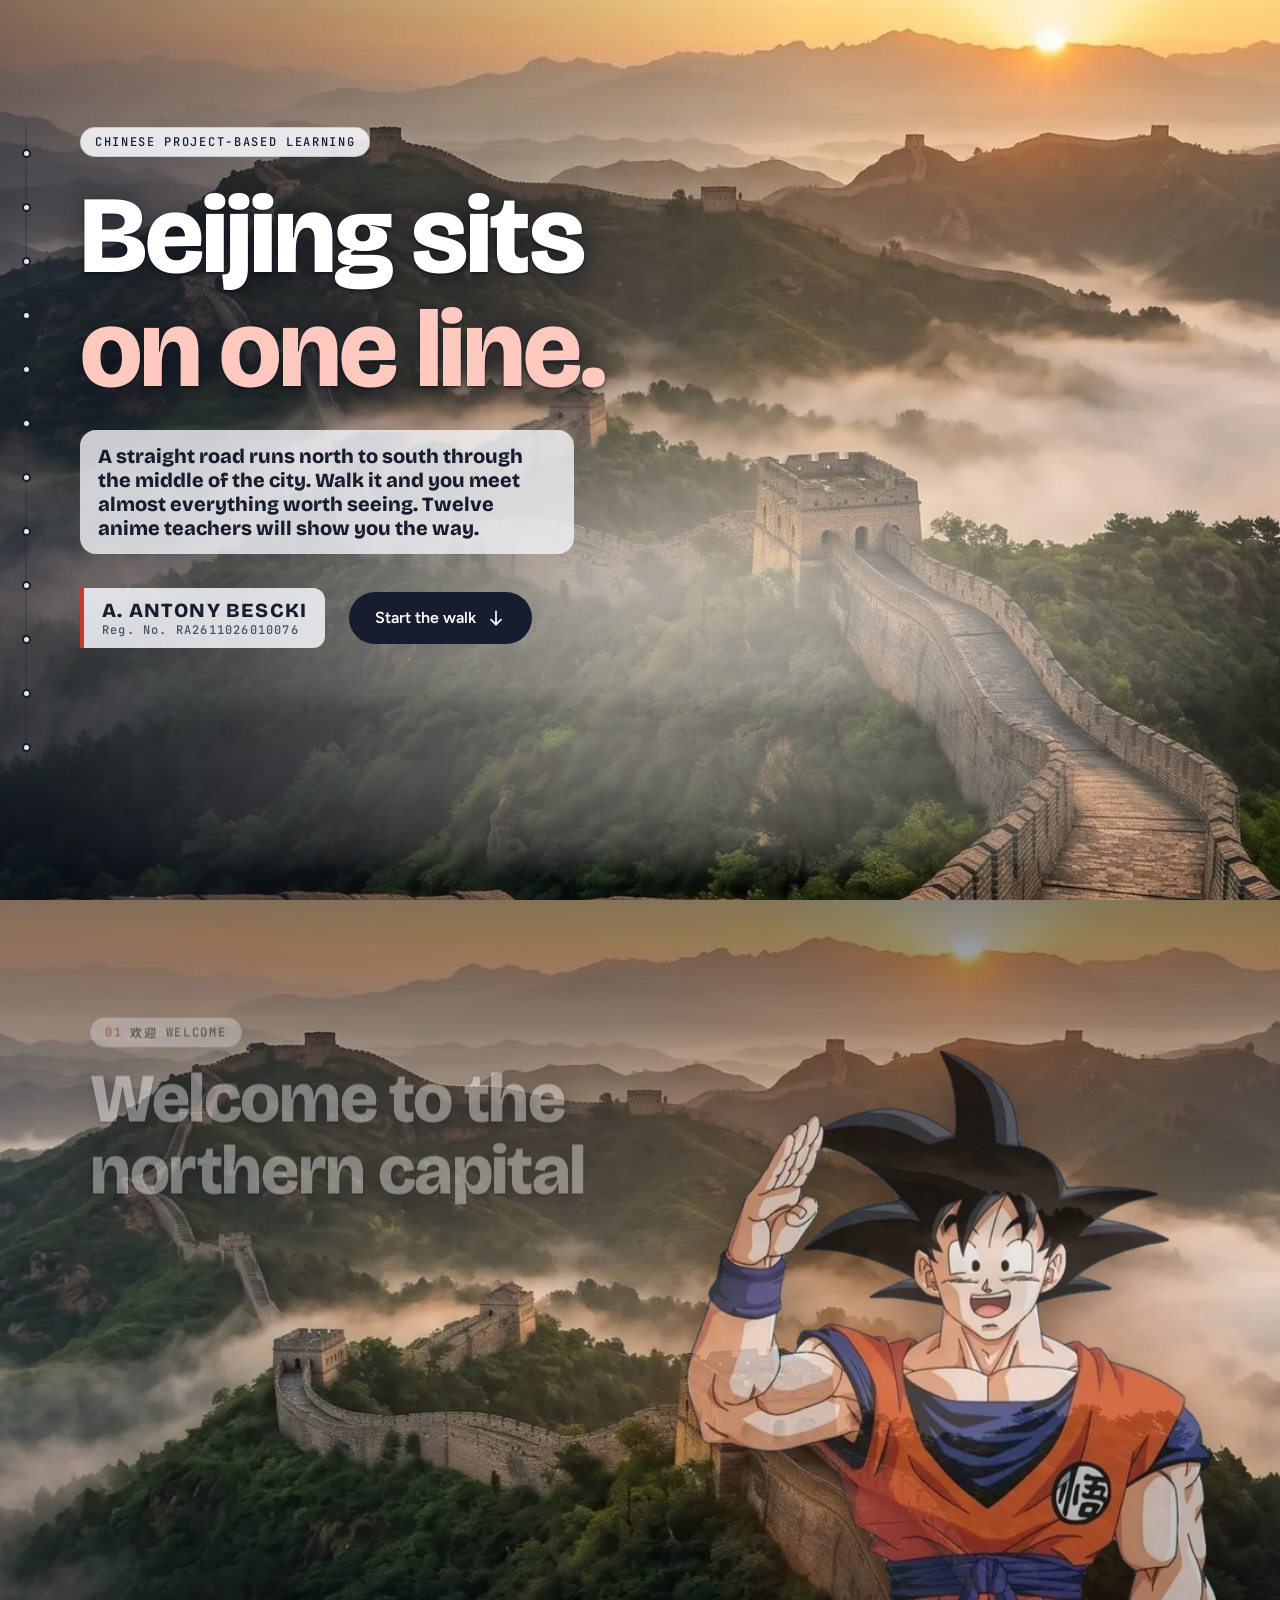
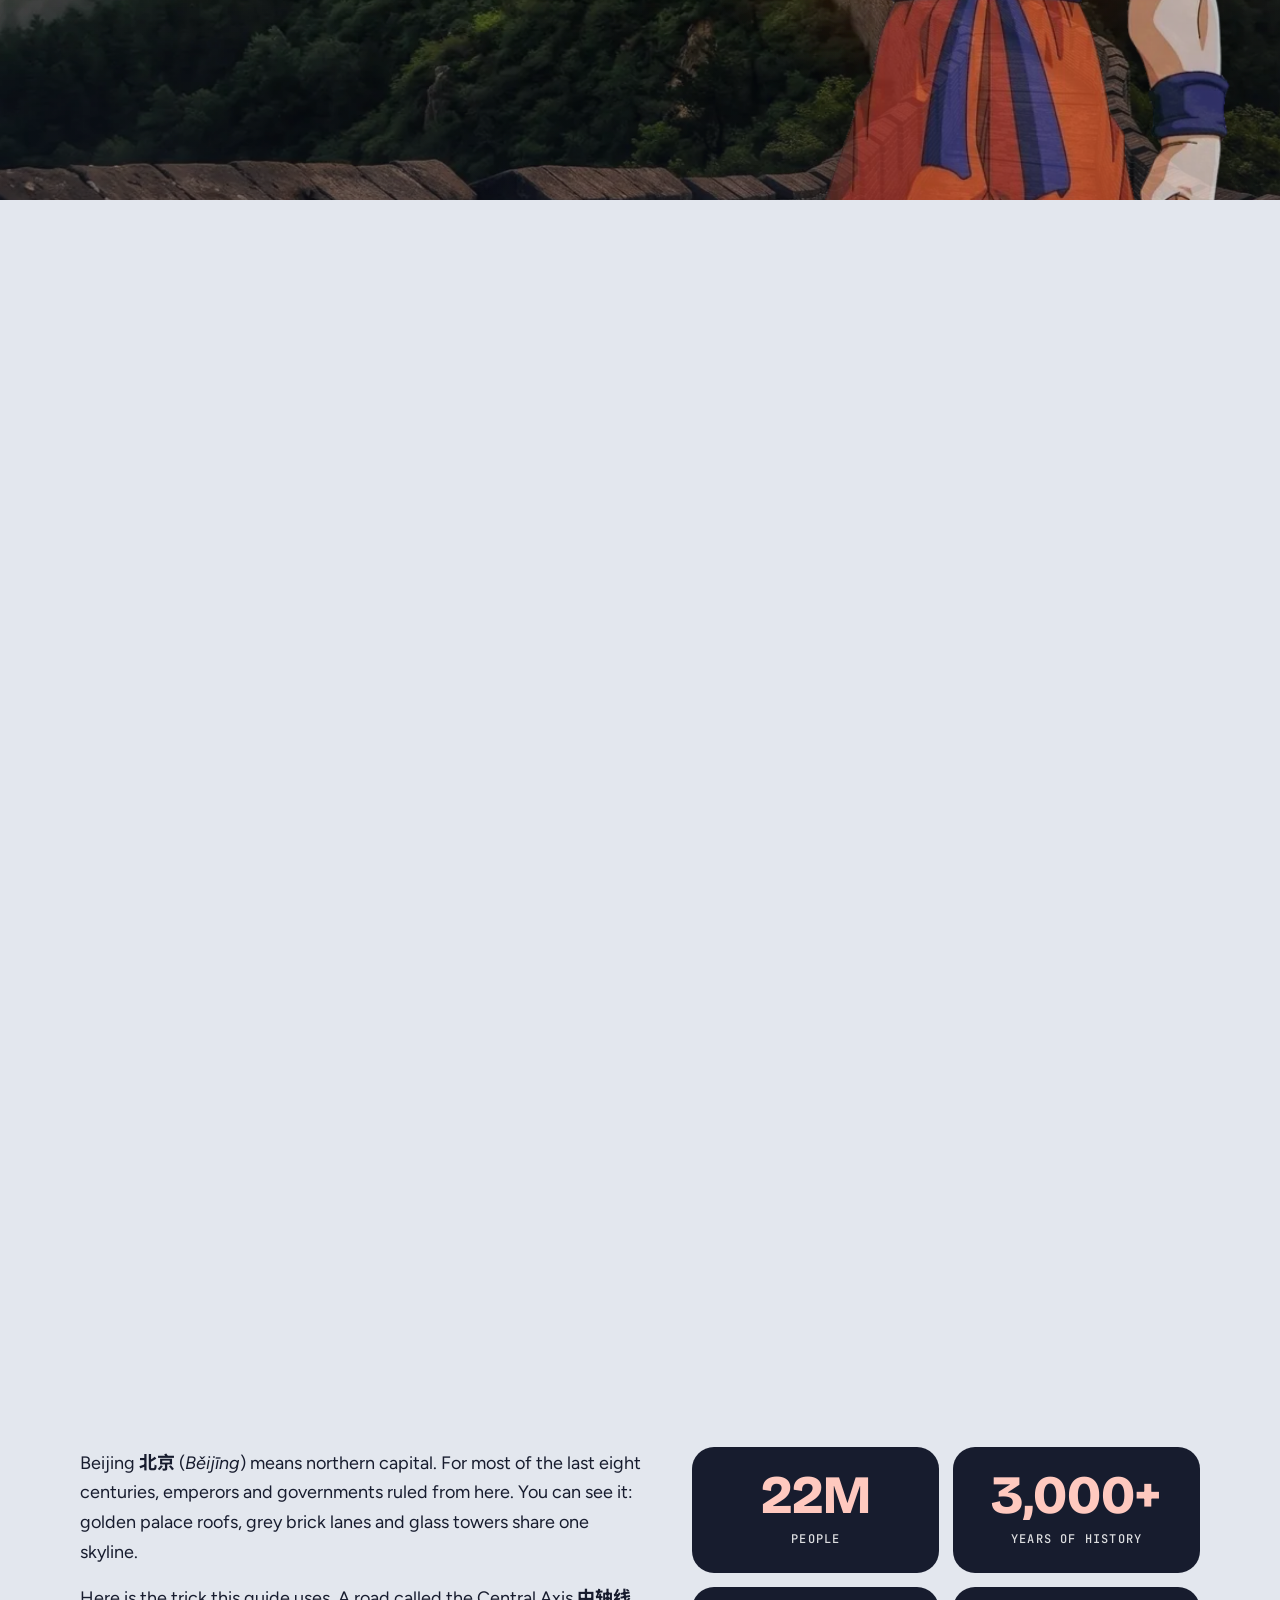
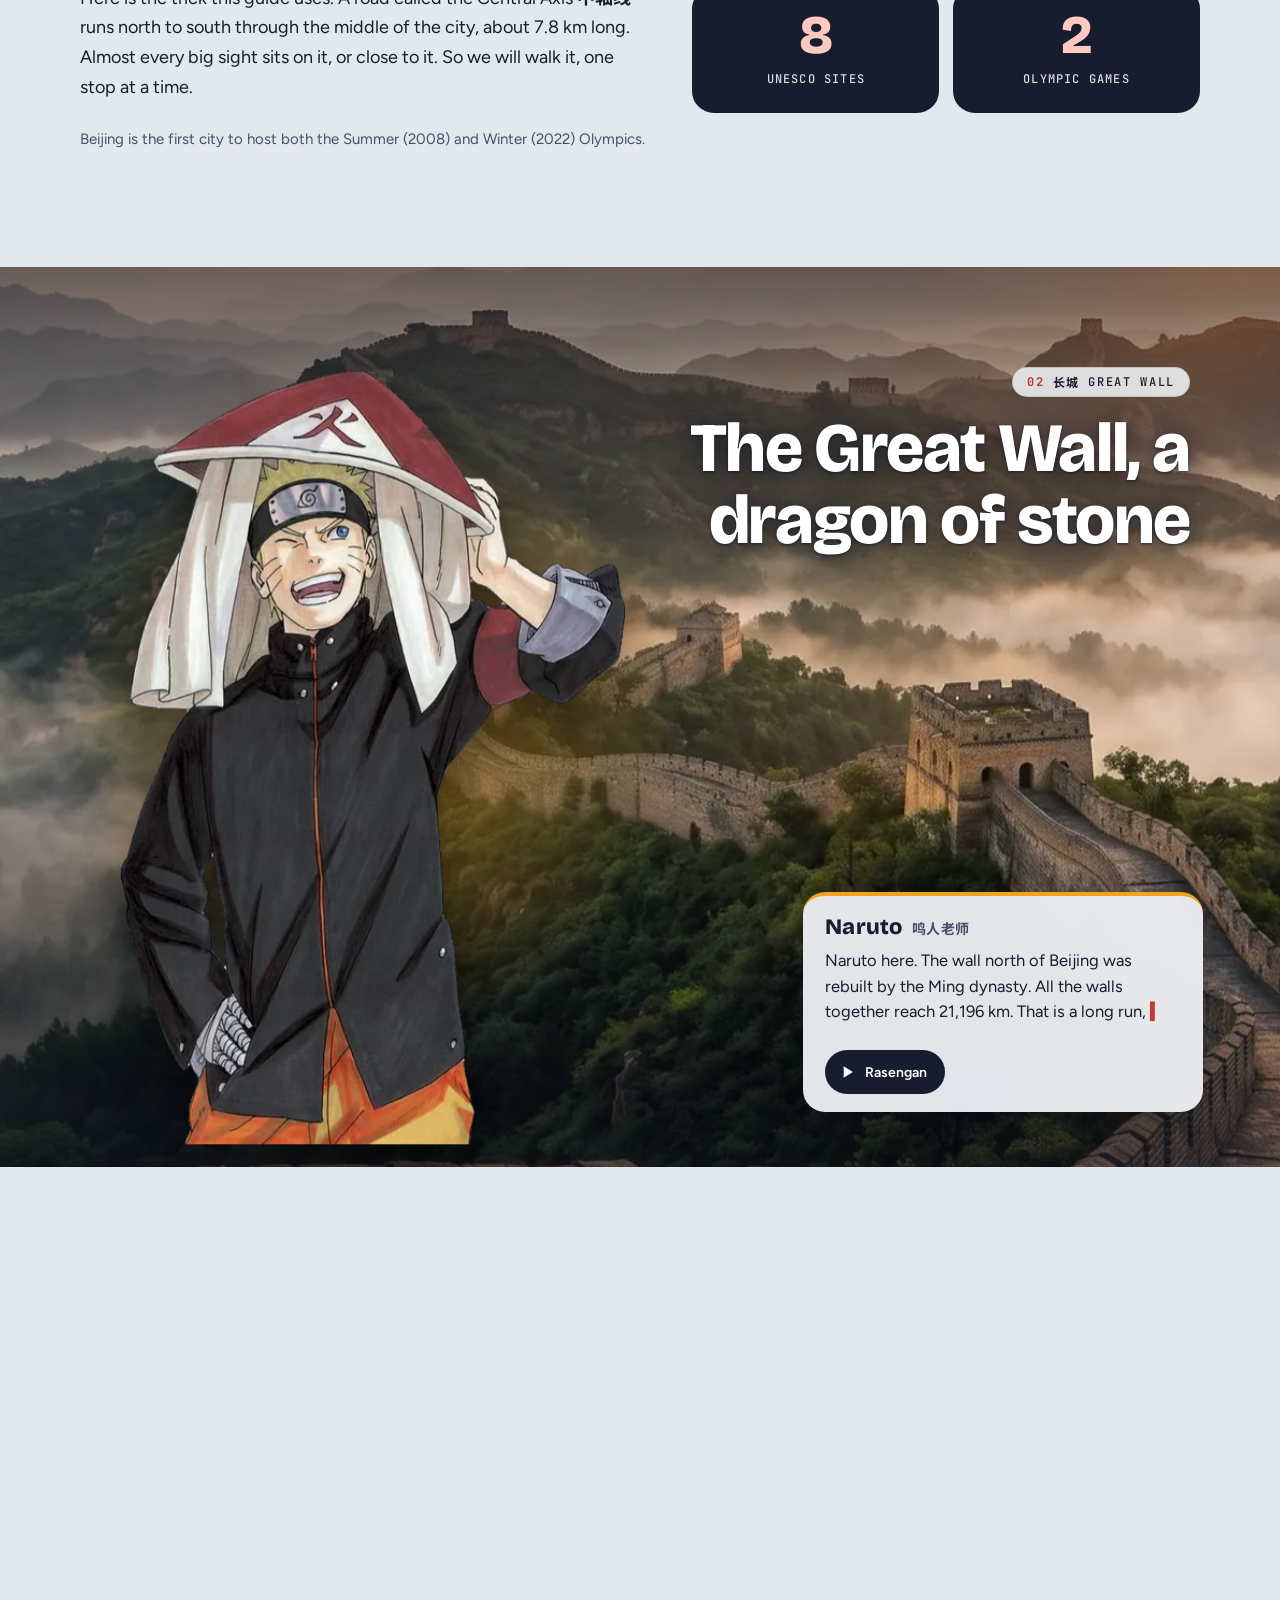
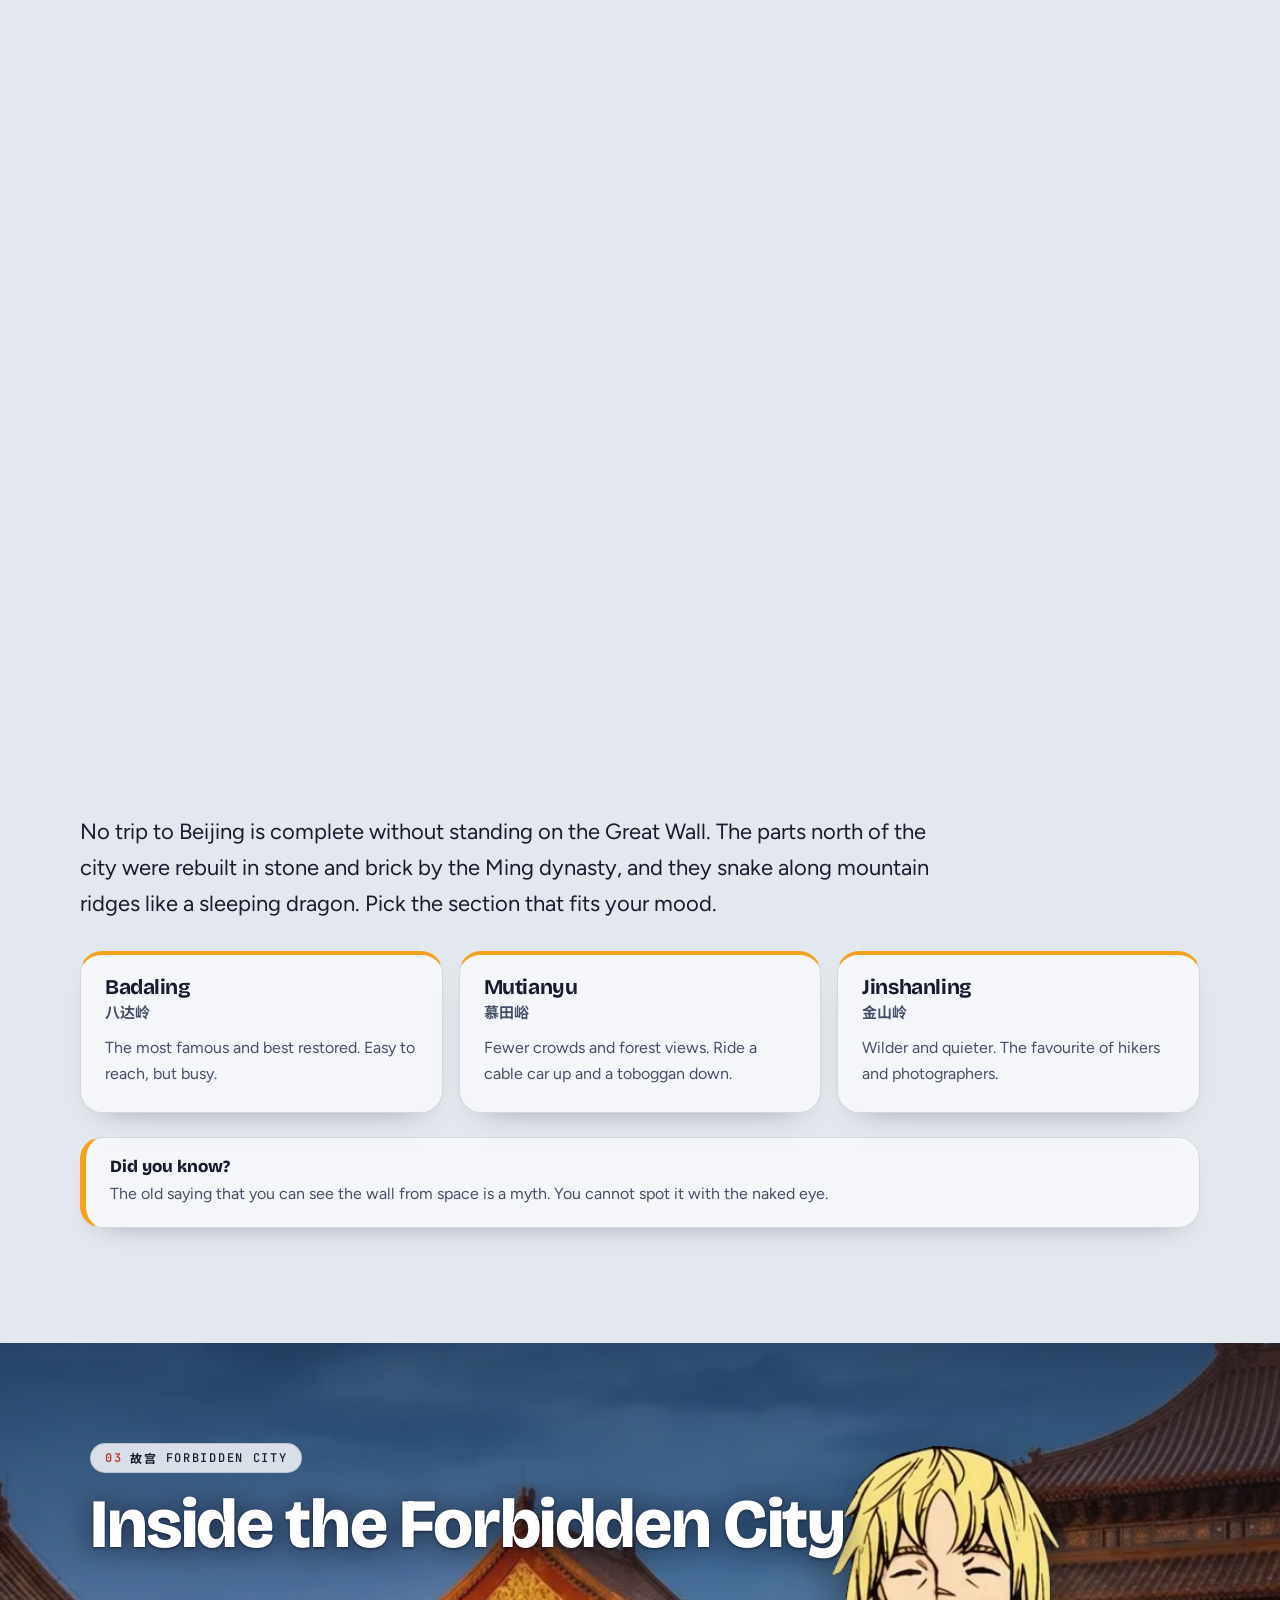
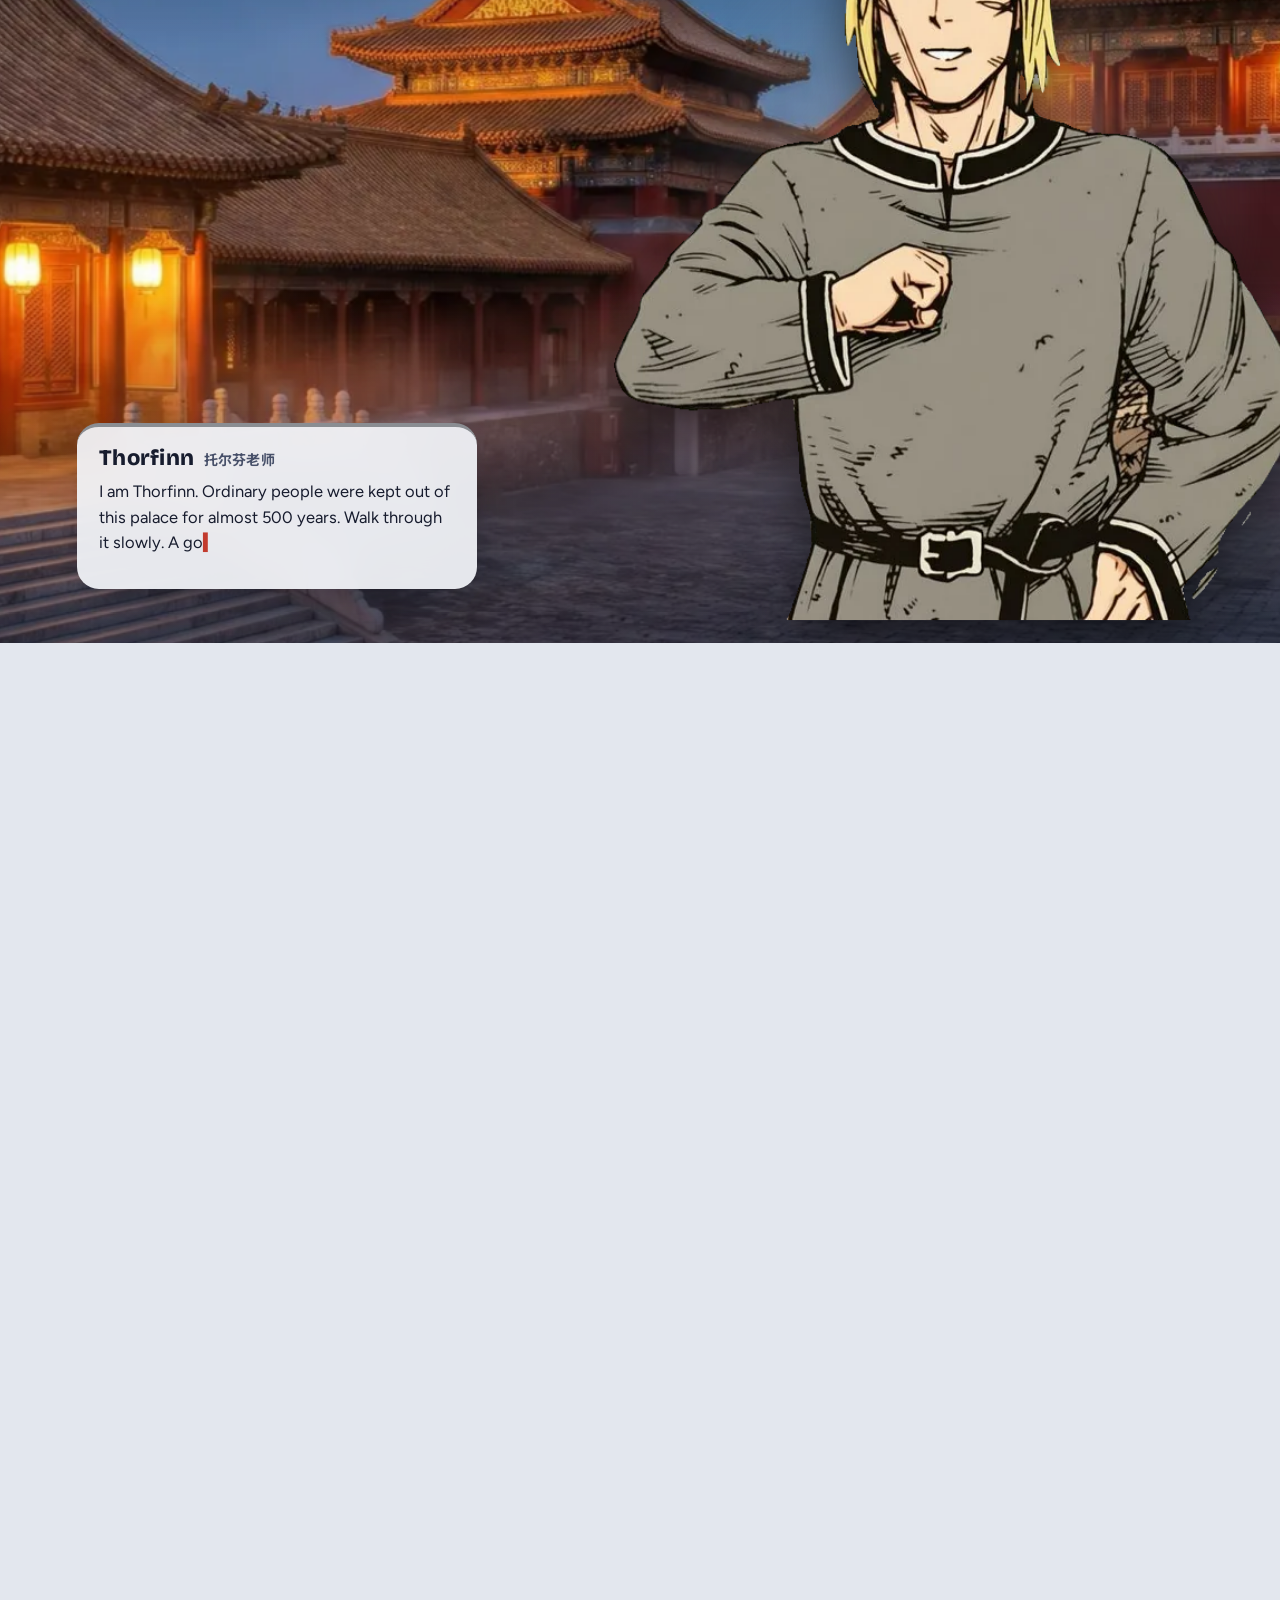
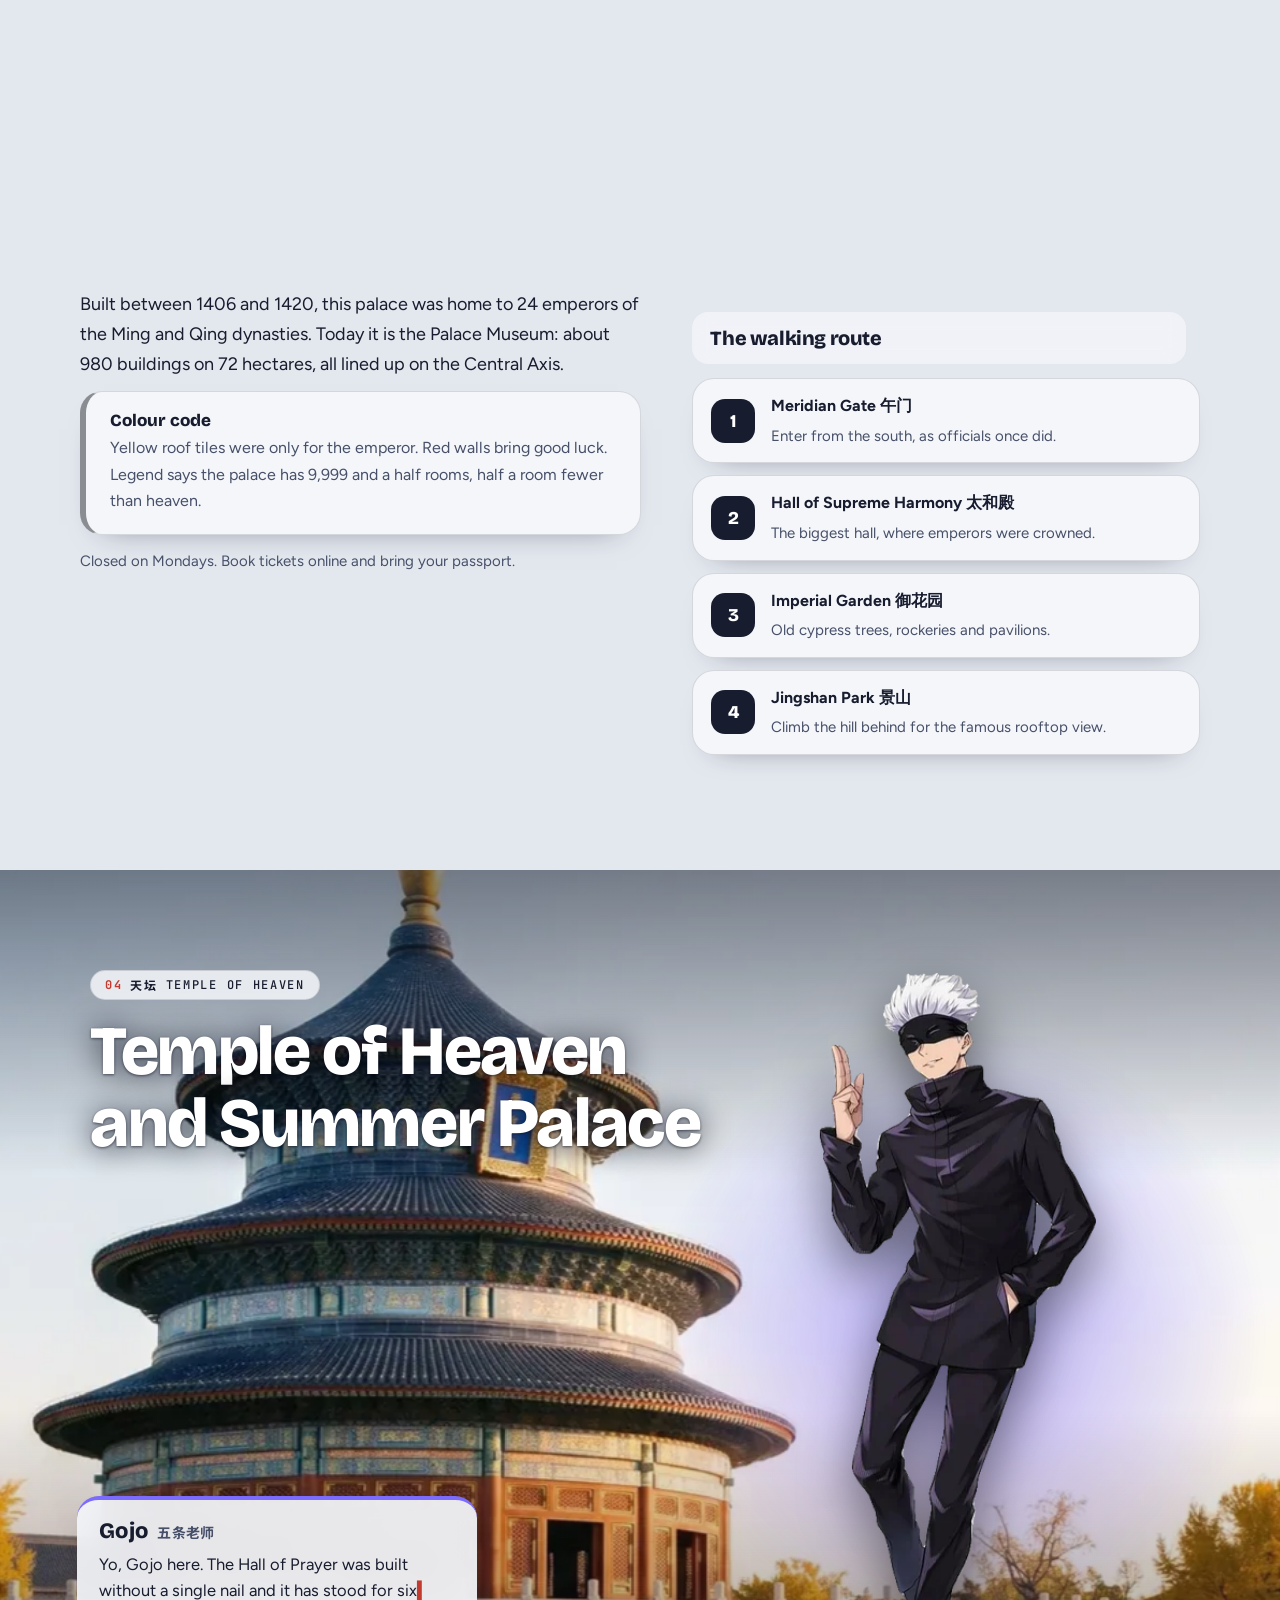
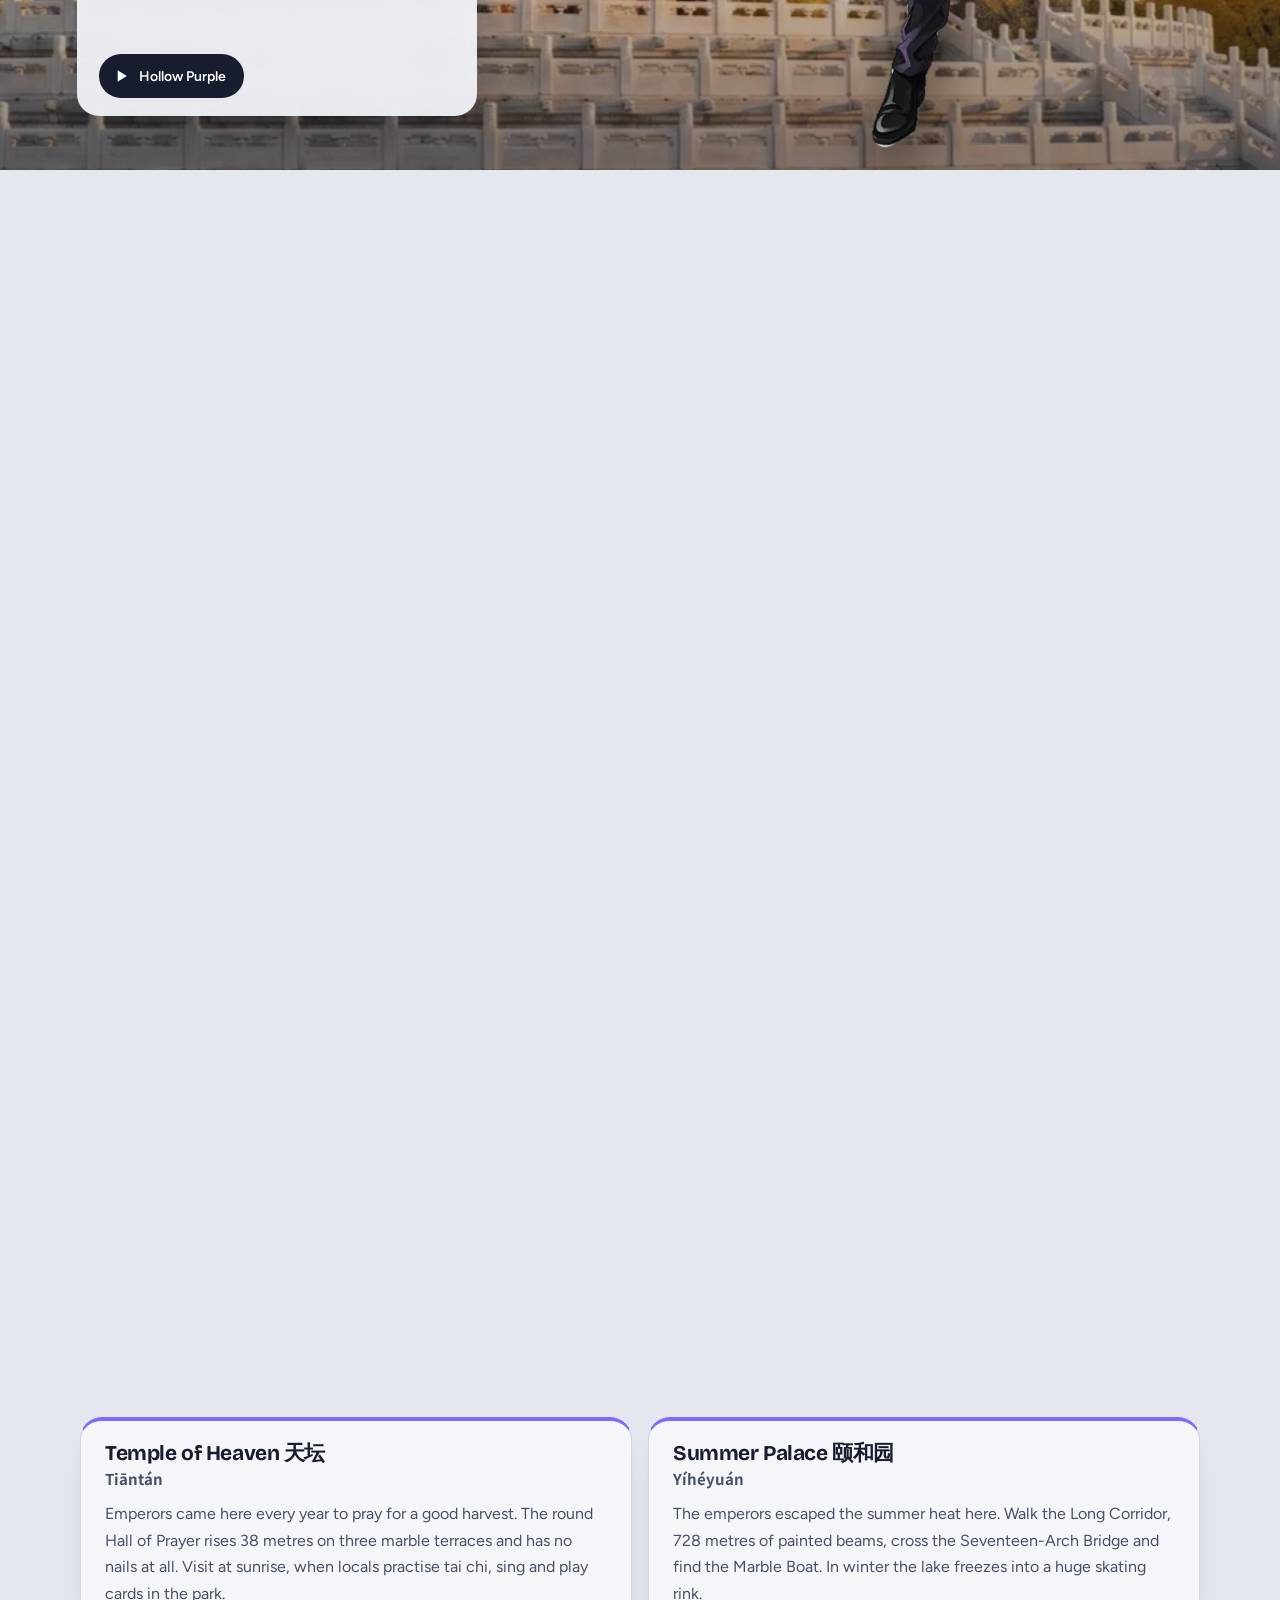
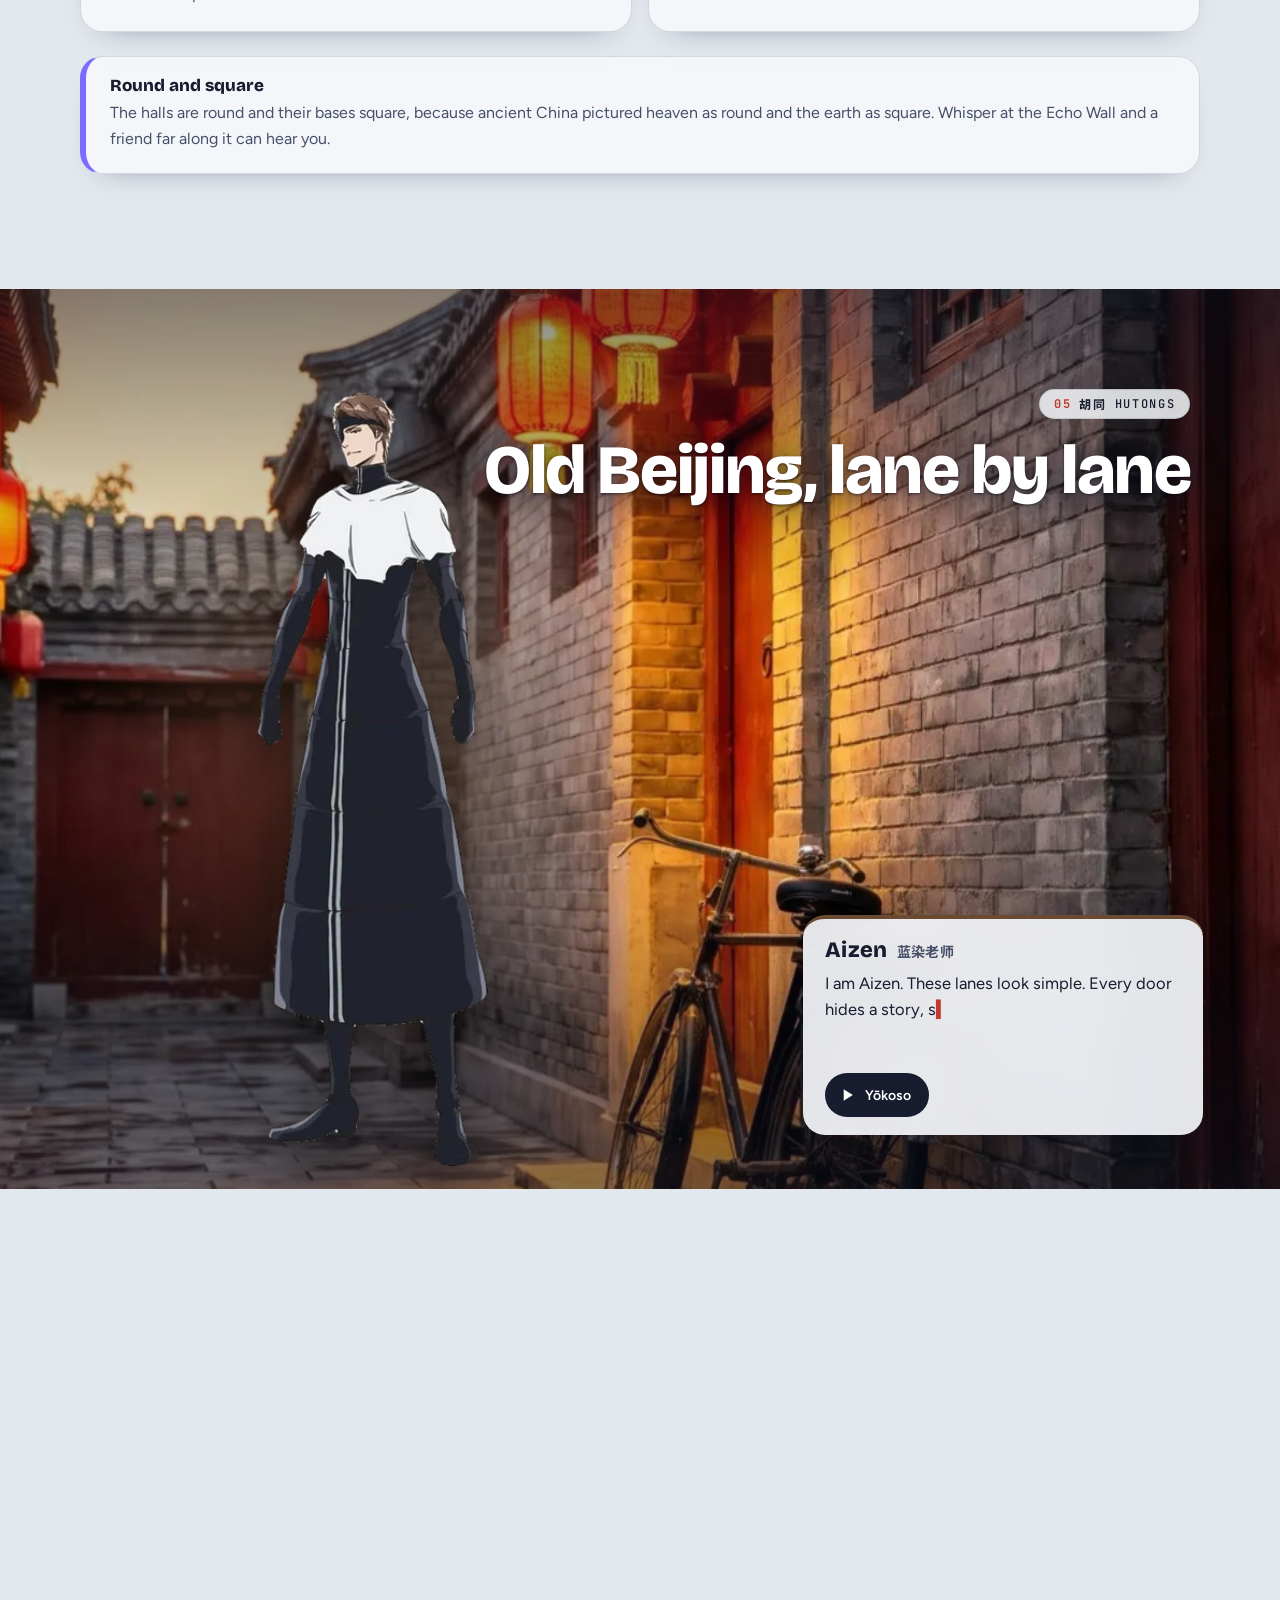
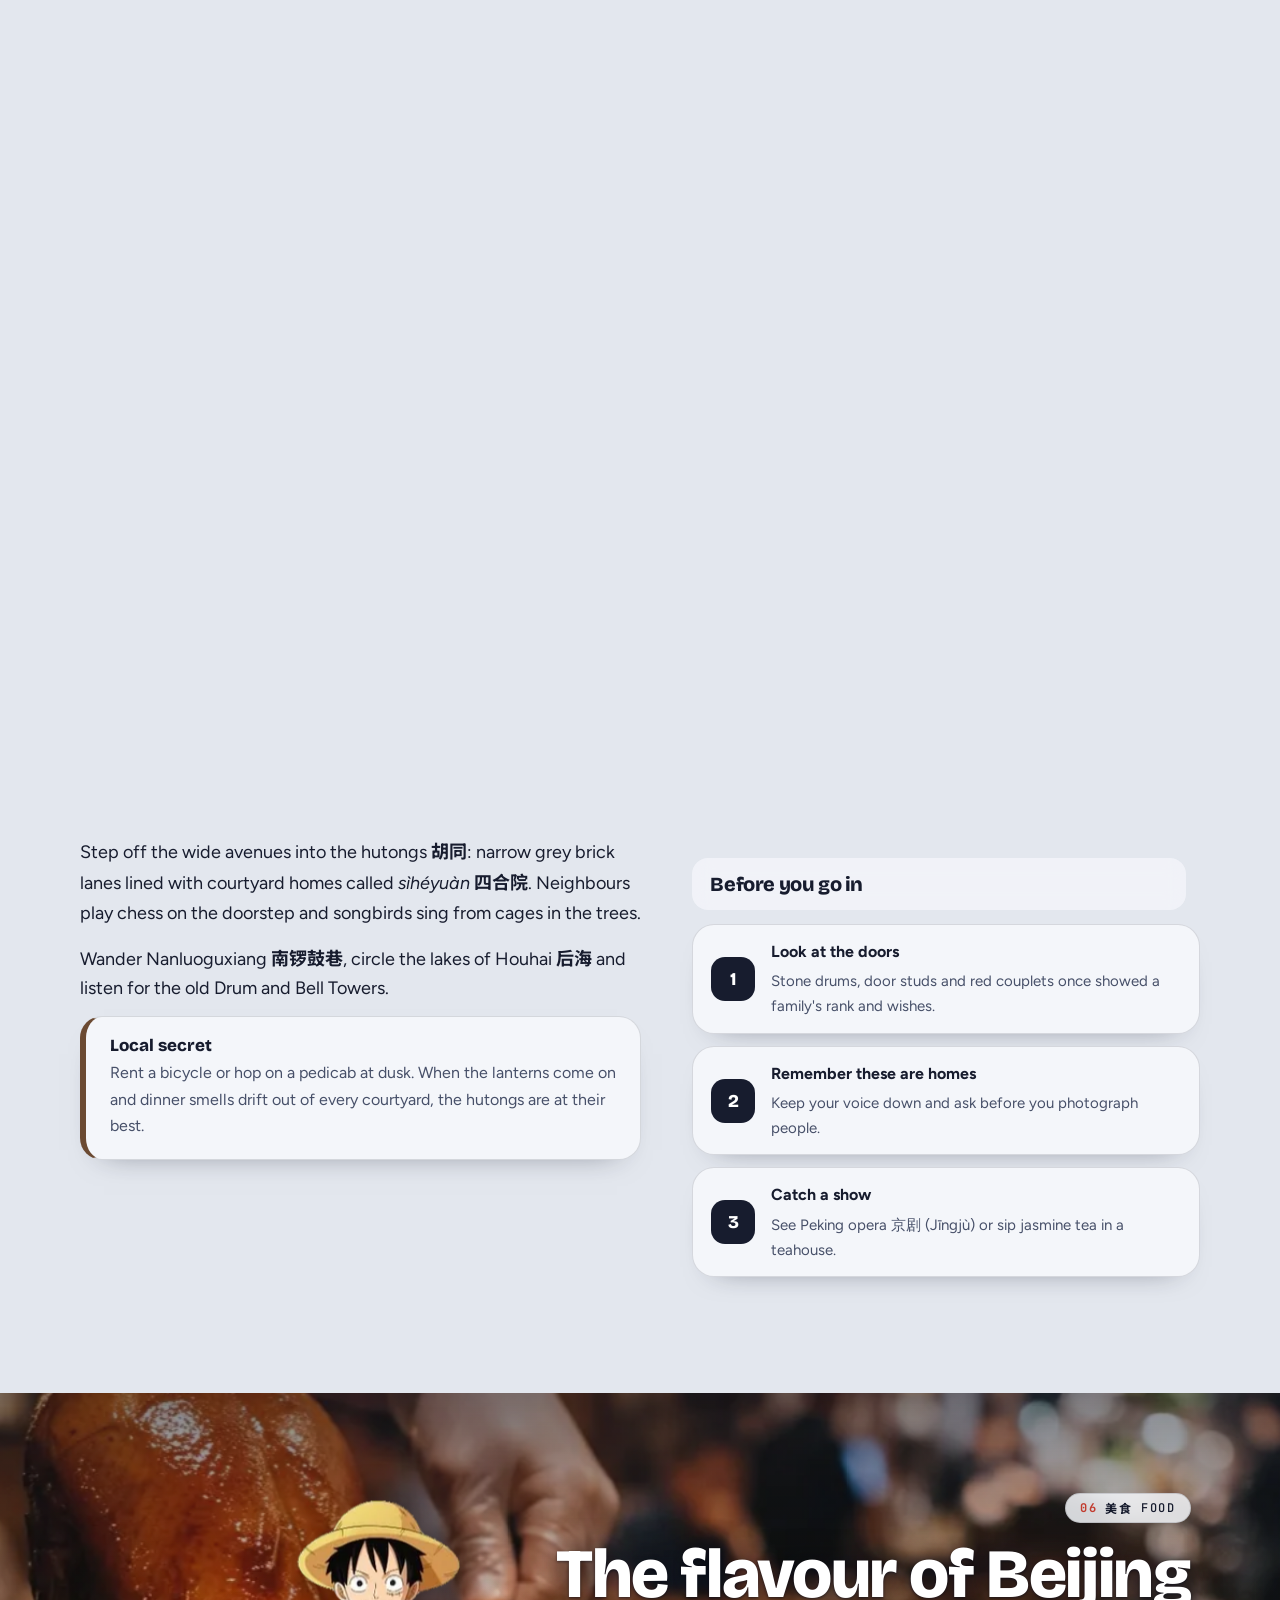
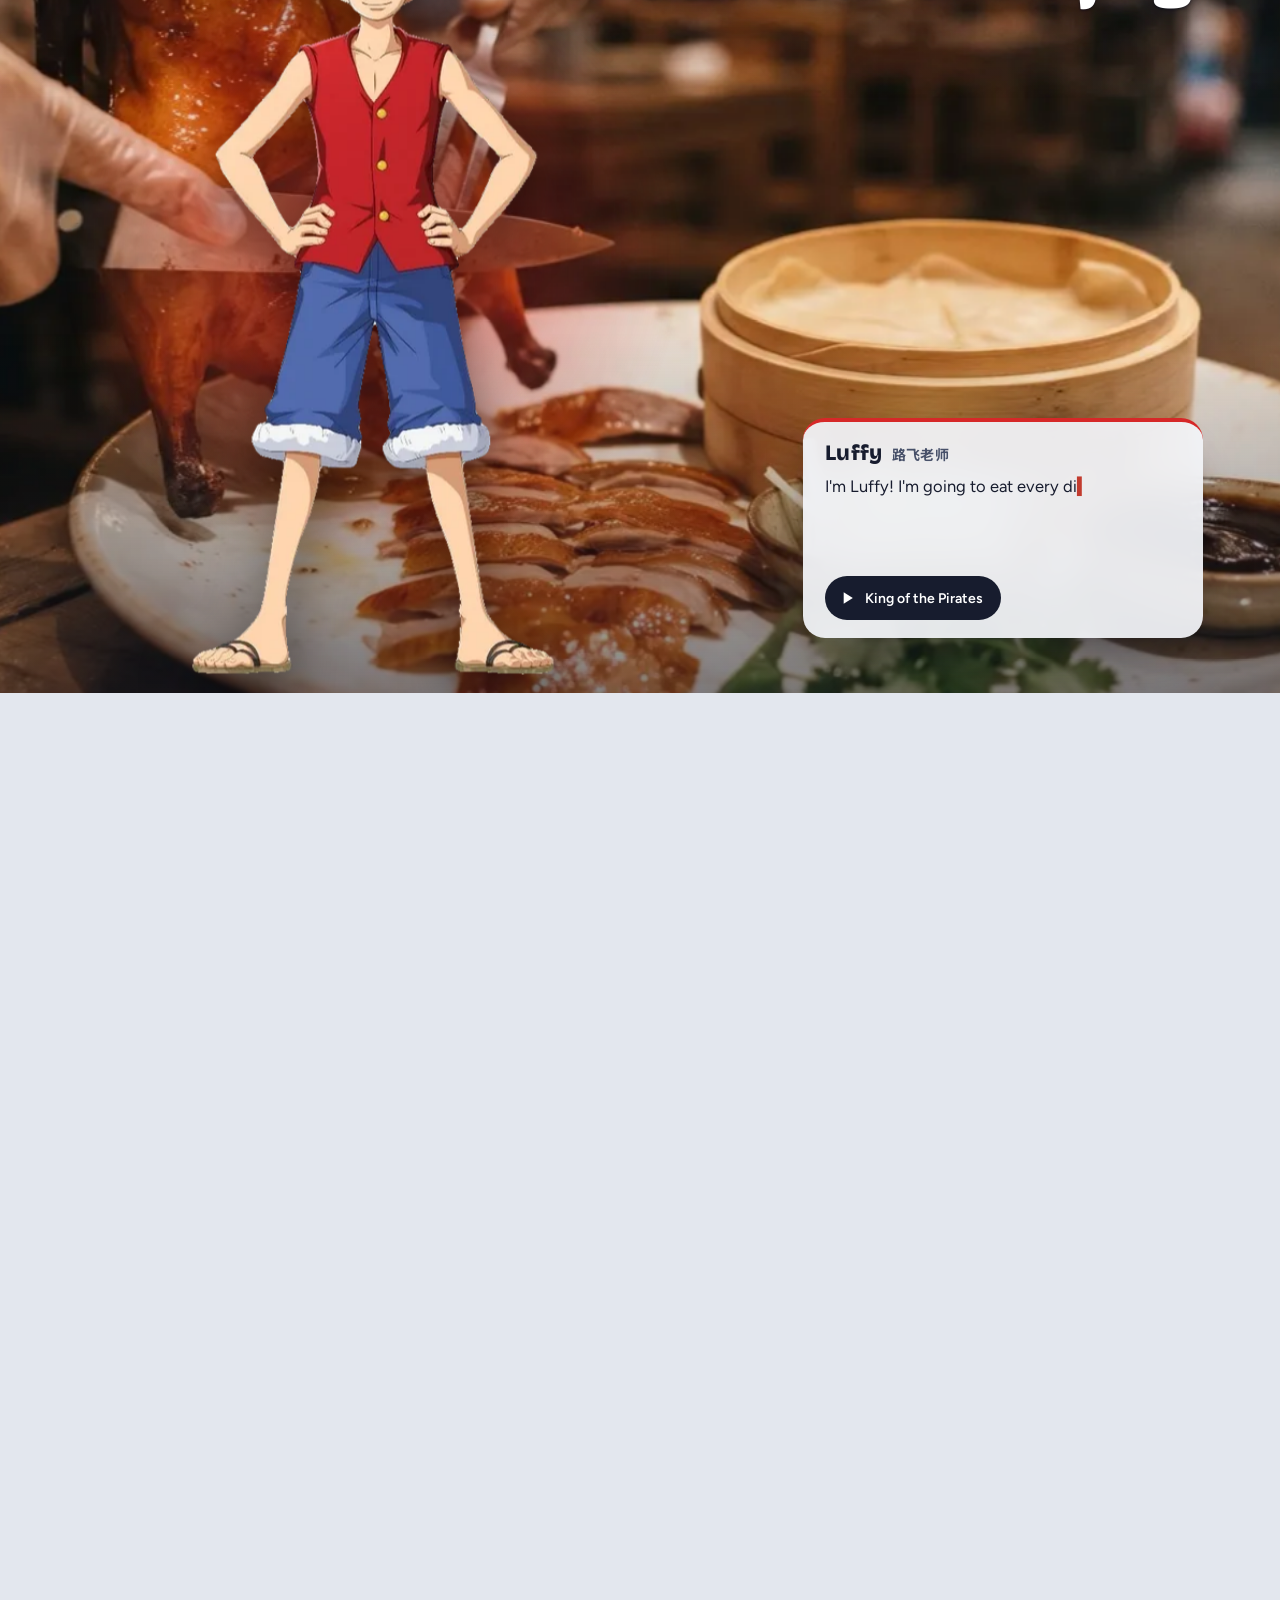
==== commit 94bf0f89: "New Guts art, Eren Yeager teacher, voice clips and smoother scrolling Replaces the Guts picture with" ====
--- a/beijing/index.html
+++ b/beijing/index.html
@@ -61,7 +61,7 @@
 .fly { height: 230vh; position: relative; } .stage { position: sticky; top: 0; height: 100svh; overflow: hidden; background: #2A2F40; }
 .bg { position: absolute; inset: -6%; will-change: transform; transform: translate3d(0, calc(var(--p, 0) * -4%), 0) scale(calc(1.02 + var(--p, 0) * .14 * var(--zoom, 1))); } .bg img { width: 100%; height: 100%; object-fit: cover; display: block; }
 .shade { position: absolute; inset: 0; background: linear-gradient(180deg, rgba(14, 18, 32, .5), rgba(14, 18, 32, 0) 34%, rgba(14, 18, 32, 0) 60%, rgba(14, 18, 32, .5)); pointer-events: none; }
-.teacher { position: absolute; bottom: 0; height: calc(min(86svh, 118vw) * var(--ts, 1)); aspect-ratio: .7; z-index: 3; will-change: transform; transform: translate3d(0, calc(var(--tin, 1) * 12% + var(--p, 0) * -3%), 0); opacity: calc(1 - var(--tin, 1) * .85); transition: opacity .6s;}
+.teacher { position: absolute; bottom: 0; height: calc(min(86svh, 118vw) * var(--ts, 1)); aspect-ratio: .7; z-index: 3; will-change: transform; transform: translate3d(0, calc(var(--tin, 1) * 12% + var(--p, 0) * -3%), 0); opacity: calc(1 - var(--tin, 1) * .85); }
 .s-r .teacher { right: clamp(0px, 4vw, 90px); } .s-l .teacher { left: clamp(0px, 8vw, 150px); } .teacher img { position: absolute; bottom: 0; left: 50%; height: 100%; width: auto; max-width: 150%; transform: translateX(-50%); object-fit: contain; filter: drop-shadow(0 22px 26px rgba(0, 0, 0, .5)); animation: float 6s ease-in-out infinite; }
 .glow { position: absolute; left: 50%; bottom: 8%; width: 130%; aspect-ratio: 1; transform: translateX(-50%); border-radius: 50%; background: radial-gradient(circle, var(--tc), transparent 62%); opacity: .55; mix-blend-mode: screen; animation: pulse 5s ease-in-out infinite alternate; } @keyframes pulse { to { transform: translateX(-50%) scale(1.12); opacity: .75; } } @keyframes float { 50% { transform: translateX(-50%) translateY(-1.2%); } }
 .hd { position: absolute; top: clamp(70px, 11svh, 120px); z-index: 4; max-width: min(760px, calc(100% - 48px)); will-change: transform; transform: translateY(calc(var(--hin, 1) * 28px)); opacity: calc(1 - var(--hin, 1)); }
@@ -112,6 +112,9 @@
 @media (prefers-reduced-motion: reduce) { html { scroll-behavior: auto; } *, *::before, *::after { animation: none !important; transition: none !important; } .r { opacity: 1; transform: none; } .bg, .l-far, .l-mid, .l-near, .hwrap, .teacher, .hd, .say-card { transform: none !important; opacity: 1 !important; } .l-far, .l-mid, .l-near { transform: translate(-50%, -50%) !important; } .tl { stroke-dashoffset: 0; } }
 
 .prose .zh, .lead .zh { white-space: nowrap; } .hero .kick { background: rgba(244, 246, 250, .9); }
+
+.vbtn { display: inline-flex; align-items: center; gap: 8px; margin-top: 10px; min-height: 44px; padding: 0 18px 0 12px; border: 0; border-radius: 99px; background: var(--ink); color: #fff; font: 600 14px var(--body); cursor: pointer; transition: transform .2s var(--ease), background .2s; } .vbtn:hover { transform: translateY(-2px); background: #000; } .vbtn svg { width: 20px; height: 20px; fill: currentColor; } .vbtn.playing { background: var(--ac); } .vbtn.playing svg { animation: pulse2 .8s ease-in-out infinite alternate; } @keyframes pulse2 { to { transform: scale(1.25); } }
+.say-card { will-change: transform, opacity; } .stage .bg, .stage .teacher, .stage .hd, .stage .say-card { backface-visibility: hidden; }
 </style>
 </head>
 <body>
@@ -137,7 +140,7 @@
     <div class="shade" aria-hidden="true"></div>
     <div class="teacher" style="--ts:1" aria-hidden="true"><i class="glow"></i><img src="assets/teachers/goku.webp" alt="" loading="lazy" decoding="async"></div>
     <header class="hd"><p class="kick"><b>01</b> <span class="zh" lang="zh">欢迎</span> Welcome</p><h2 id="h-intro">Welcome to the northern capital</h2></header>
-    <div class="say-card"><p class="who"><b>Goku</b> <span class="zh" lang="zh">悟空老师</span></p><p class="line" data-text="I&#x27;m Goku. Beijing means northern capital, and about 22 million people live here. That is a lot of energy. Stay close and we will walk it together.">I&#x27;m Goku. Beijing means northern capital, and about 22 million people live here. That is a lot of energy. Stay close and we will walk it together.</p></div>
+    <div class="say-card"><p class="who"><b>Goku</b> <span class="zh" lang="zh">悟空老师</span></p><p class="line" data-text="I&#x27;m Goku. Beijing means northern capital, and about 22 million people live here. That is a lot of energy. Stay close and we will walk it together.">I&#x27;m Goku. Beijing means northern capital, and about 22 million people live here. That is a lot of energy. Stay close and we will walk it together.</p><button type="button" class="vbtn" data-v="assets/voice/goku.mp3" aria-label="Play Goku: Kamehameha"><svg viewBox="0 0 24 24" aria-hidden="true"><path d="M8 5v14l11-7z"/></svg><span>Kamehameha</span></button></div>
   </div></div>
   <div class="wrap body tp-stats"><div class="two"><div class="prose r"><p>Beijing <span class="zh" lang="zh">北京</span> (<i>Běijīng</i>) means northern capital. For most of the last eight centuries, emperors and governments ruled from here. You can see it: golden palace roofs, grey brick lanes and glass towers share one skyline.</p><p>Here is the trick this guide uses. A road called the Central Axis <span class="zh" lang="zh">中轴线</span> runs north to south through the middle of the city, about 7.8 km long. Almost every big sight sits on it, or close to it. So we will walk it, one stop at a time.</p></div><div class="statrow"><div class="stat r"><b data-n="22" data-s="M">22M</b><span>people</span></div><div class="stat r"><b data-n="3000" data-s="+">3,000+</b><span>years of history</span></div><div class="stat r"><b data-n="8" data-s="">8</b><span>UNESCO sites</span></div><div class="stat r"><b data-n="2" data-s="">2</b><span>Olympic Games</span></div></div></div><p class="note r">Beijing is the first city to host both the Summer (2008) and Winter (2022) Olympics.</p></div>
 </section>
@@ -147,7 +150,7 @@
     <div class="shade" aria-hidden="true"></div>
     <div class="teacher" style="--ts:1" aria-hidden="true"><i class="glow"></i><img src="assets/teachers/naruto.webp" alt="" loading="lazy" decoding="async"></div>
     <header class="hd"><p class="kick"><b>02</b> <span class="zh" lang="zh">长城</span> Great Wall</p><h2 id="h-wall">The Great Wall, a dragon of stone</h2></header>
-    <div class="say-card"><p class="who"><b>Naruto</b> <span class="zh" lang="zh">鸣人老师</span></p><p class="line" data-text="Naruto here. The wall north of Beijing was rebuilt by the Ming dynasty. All the walls together reach 21,196 km. That is a long run, even with a thousand clones.">Naruto here. The wall north of Beijing was rebuilt by the Ming dynasty. All the walls together reach 21,196 km. That is a long run, even with a thousand clones.</p></div>
+    <div class="say-card"><p class="who"><b>Naruto</b> <span class="zh" lang="zh">鸣人老师</span></p><p class="line" data-text="Naruto here. The wall north of Beijing was rebuilt by the Ming dynasty. All the walls together reach 21,196 km. That is a long run, even with a thousand clones.">Naruto here. The wall north of Beijing was rebuilt by the Ming dynasty. All the walls together reach 21,196 km. That is a long run, even with a thousand clones.</p><button type="button" class="vbtn" data-v="assets/voice/naruto.mp3" aria-label="Play Naruto: Rasengan"><svg viewBox="0 0 24 24" aria-hidden="true"><path d="M8 5v14l11-7z"/></svg><span>Rasengan</span></button></div>
   </div></div>
   <div class="wrap body tp-cards"><p class="lead r">No trip to Beijing is complete without standing on the Great Wall. The parts north of the city were rebuilt in stone and brick by the Ming dynasty, and they snake along mountain ridges like a sleeping dragon. Pick the section that fits your mood.</p><div class="grid g3"><article class="card r"><h3>Badaling</h3><div class="zh">八达岭</div><p>The most famous and best restored. Easy to reach, but busy.</p></article><article class="card r"><h3>Mutianyu</h3><div class="zh">慕田峪</div><p>Fewer crowds and forest views. Ride a cable car up and a toboggan down.</p></article><article class="card r"><h3>Jinshanling</h3><div class="zh">金山岭</div><p>Wilder and quieter. The favourite of hikers and photographers.</p></article></div><aside class="fact r"><b>Did you know?</b><p>The old saying that you can see the wall from space is a myth. You cannot spot it with the naked eye.</p></aside></div>
 </section>
@@ -167,7 +170,7 @@
     <div class="shade" aria-hidden="true"></div>
     <div class="teacher" style="--ts:1" aria-hidden="true"><i class="glow"></i><img src="assets/teachers/gojo.webp" alt="" loading="lazy" decoding="async"></div>
     <header class="hd"><p class="kick"><b>04</b> <span class="zh" lang="zh">天坛</span> Temple of Heaven</p><h2 id="h-temple">Temple of Heaven and Summer Palace</h2></header>
-    <div class="say-card"><p class="who"><b>Gojo</b> <span class="zh" lang="zh">五条老师</span></p><p class="line" data-text="Yo, Gojo here. The Hall of Prayer was built without a single nail and it has stood for six hundred years. Almost as impressive as me. Almost.">Yo, Gojo here. The Hall of Prayer was built without a single nail and it has stood for six hundred years. Almost as impressive as me. Almost.</p></div>
+    <div class="say-card"><p class="who"><b>Gojo</b> <span class="zh" lang="zh">五条老师</span></p><p class="line" data-text="Yo, Gojo here. The Hall of Prayer was built without a single nail and it has stood for six hundred years. Almost as impressive as me. Almost.">Yo, Gojo here. The Hall of Prayer was built without a single nail and it has stood for six hundred years. Almost as impressive as me. Almost.</p><button type="button" class="vbtn" data-v="assets/voice/gojo.mp3" aria-label="Play Gojo: Hollow Purple"><svg viewBox="0 0 24 24" aria-hidden="true"><path d="M8 5v14l11-7z"/></svg><span>Hollow Purple</span></button></div>
   </div></div>
   <div class="wrap body tp-cards2"><div class="grid g2"><article class="card r"><h3>Temple of Heaven 天坛</h3><div class="zh">Tiāntán</div><p>Emperors came here every year to pray for a good harvest. The round Hall of Prayer rises 38 metres on three marble terraces and has no nails at all. Visit at sunrise, when locals practise tai chi, sing and play cards in the park.</p></article><article class="card r"><h3>Summer Palace 颐和园</h3><div class="zh">Yíhéyuán</div><p>The emperors escaped the summer heat here. Walk the Long Corridor, 728 metres of painted beams, cross the Seventeen-Arch Bridge and find the Marble Boat. In winter the lake freezes into a huge skating rink.</p></article></div><aside class="fact r"><b>Round and square</b><p>The halls are round and their bases square, because ancient China pictured heaven as round and the earth as square. Whisper at the Echo Wall and a friend far along it can hear you.</p></aside></div>
 </section>
@@ -177,7 +180,7 @@
     <div class="shade" aria-hidden="true"></div>
     <div class="teacher" style="--ts:1" aria-hidden="true"><i class="glow"></i><img src="assets/teachers/aizen.webp" alt="" loading="lazy" decoding="async"></div>
     <header class="hd"><p class="kick"><b>05</b> <span class="zh" lang="zh">胡同</span> Hutongs</p><h2 id="h-hutong">Old Beijing, lane by lane</h2></header>
-    <div class="say-card"><p class="who"><b>Aizen</b> <span class="zh" lang="zh">蓝染老师</span></p><p class="line" data-text="I am Aizen. These lanes look simple. Every door hides a story, so look closely. Things are rarely what they seem.">I am Aizen. These lanes look simple. Every door hides a story, so look closely. Things are rarely what they seem.</p></div>
+    <div class="say-card"><p class="who"><b>Aizen</b> <span class="zh" lang="zh">蓝染老师</span></p><p class="line" data-text="I am Aizen. These lanes look simple. Every door hides a story, so look closely. Things are rarely what they seem.">I am Aizen. These lanes look simple. Every door hides a story, so look closely. Things are rarely what they seem.</p><button type="button" class="vbtn" data-v="assets/voice/aizen.mp3" aria-label="Play Aizen: Yōkoso"><svg viewBox="0 0 24 24" aria-hidden="true"><path d="M8 5v14l11-7z"/></svg><span>Yōkoso</span></button></div>
   </div></div>
   <div class="wrap body tp-split"><div class="two"><div class="prose r"><p>Step off the wide avenues into the hutongs <span class="zh" lang="zh">胡同</span>: narrow grey brick lanes lined with courtyard homes called <i>sìhéyuàn</i> <span class="zh" lang="zh">四合院</span>. Neighbours play chess on the doorstep and songbirds sing from cages in the trees.</p><p>Wander Nanluoguxiang <span class="zh" lang="zh">南锣鼓巷</span>, circle the lakes of Houhai <span class="zh" lang="zh">后海</span> and listen for the old Drum and Bell Towers.</p><aside class="fact r"><b>Local secret</b><p>Rent a bicycle or hop on a pedicab at dusk. When the lanterns come on and dinner smells drift out of every courtyard, the hutongs are at their best.</p></aside></div><div><h3 class="sub r">Before you go in</h3><ol class="steps"><li class="r"><b>Look at the doors</b><span>Stone drums, door studs and red couplets once showed a family's rank and wishes.</span></li><li class="r"><b>Remember these are homes</b><span>Keep your voice down and ask before you photograph people.</span></li><li class="r"><b>Catch a show</b><span>See Peking opera 京剧 (Jīngjù) or sip jasmine tea in a teahouse.</span></li></ol></div></div></div>
 </section>
@@ -187,7 +190,7 @@
     <div class="shade" aria-hidden="true"></div>
     <div class="teacher" style="--ts:1" aria-hidden="true"><i class="glow"></i><img src="assets/teachers/luffy.webp" alt="" loading="lazy" decoding="async"></div>
     <header class="hd"><p class="kick"><b>06</b> <span class="zh" lang="zh">美食</span> Food</p><h2 id="h-food">The flavour of Beijing</h2></header>
-    <div class="say-card"><p class="who"><b>Luffy</b> <span class="zh" lang="zh">路飞老师</span></p><p class="line" data-text="I&#x27;m Luffy! I&#x27;m going to eat every dish in Beijing. Peking duck, noodles, dumplings, hot pot. Meat! Let&#x27;s eat!">I&#x27;m Luffy! I&#x27;m going to eat every dish in Beijing. Peking duck, noodles, dumplings, hot pot. Meat! Let&#x27;s eat!</p></div>
+    <div class="say-card"><p class="who"><b>Luffy</b> <span class="zh" lang="zh">路飞老师</span></p><p class="line" data-text="I&#x27;m Luffy! I&#x27;m going to eat every dish in Beijing. Peking duck, noodles, dumplings, hot pot. Meat! Let&#x27;s eat!">I&#x27;m Luffy! I&#x27;m going to eat every dish in Beijing. Peking duck, noodles, dumplings, hot pot. Meat! Let&#x27;s eat!</p><button type="button" class="vbtn" data-v="assets/voice/luffy.mp3" aria-label="Play Luffy: King of the Pirates"><svg viewBox="0 0 24 24" aria-hidden="true"><path d="M8 5v14l11-7z"/></svg><span>King of the Pirates</span></button></div>
   </div></div>
   <div class="wrap body tp-tiles"><p class="lead r">Beijing cooking is hearty northern food: wheat instead of rice, roast meats, noodles and dumplings. Every dish tells a story about emperors and cold winters.</p><div class="grid g3"><article class="tile r"><div class="big zh" lang="zh">鸭</div><h3>Peking duck 北京烤鸭 <small>Běijīng kǎoyā</small></h3><p>Glossy roast duck carved at the table and wrapped in thin pancakes with spring onion and sweet bean sauce.</p></article><article class="tile r"><div class="big zh" lang="zh">面</div><h3>Zhajiang noodles 炸酱面 <small>zhájiàngmiàn</small></h3><p>Thick noodles tossed in a rich fried soybean paste with fresh cucumber. Beijing comfort food.</p></article><article class="tile r"><div class="big zh" lang="zh">饼</div><h3>Jianbing 煎饼 <small>jiānbing</small></h3><p>The breakfast of the city: a hot crêpe with egg, herbs, chilli sauce and a crunchy cracker.</p></article><article class="tile r"><div class="big zh" lang="zh">锅</div><h3>Mutton hotpot 涮羊肉 <small>shuàn yángròu</small></h3><p>Paper-thin lamb swished in a copper pot of bubbling broth. Perfect in winter.</p></article><article class="tile r"><div class="big zh" lang="zh">饺</div><h3>Dumplings 饺子 <small>jiǎozi</small></h3><p>Boiled parcels of meat and vegetables, eaten with vinegar. Families make them together at New Year.</p></article><article class="tile r"><div class="big zh" lang="zh">糖</div><h3>Tanghulu 糖葫芦 <small>tánghúlu</small></h3><p>Hawthorn berries on a stick, dipped in clear, crackling sugar.</p></article></div><aside class="fact r"><b>Table manners</b><p>Say <b class="zh" lang="zh">好吃!</b> (<i>hǎochī</i>, delicious) to make any cook smile. Never stand chopsticks upright in rice, because it looks like incense for the dead.</p></aside></div>
 </section>
@@ -205,7 +208,7 @@
   <div class="fly"><div class="stage s-l">
     <div class="bg" aria-hidden="true"><img src="assets/06-modern.webp" alt="" style="object-position:78% 78%" loading="lazy" decoding="async"></div>
     <div class="shade" aria-hidden="true"></div>
-    <div class="teacher" style="--ts:0.66" aria-hidden="true"><i class="glow"></i><img src="assets/teachers/guts.webp" alt="" loading="lazy" decoding="async"></div>
+    <div class="teacher" style="--ts:0.8" aria-hidden="true"><i class="glow"></i><img src="assets/teachers/guts.webp" alt="" loading="lazy" decoding="async"></div>
     <header class="hd"><p class="kick"><b>08</b> <span class="zh" lang="zh">交通</span> Transit</p><h2 id="h-transit">Moving through the city</h2></header>
     <div class="say-card"><p class="who"><b>Guts</b> <span class="zh" lang="zh">格斯老师</span></p><p class="line" data-text="I&#x27;m Guts. I have walked a long road carrying a heavy sword. In Beijing the subway carries you instead. Just keep moving forward.">I&#x27;m Guts. I have walked a long road carrying a heavy sword. In Beijing the subway carries you instead. Just keep moving forward.</p></div>
   </div></div>
@@ -217,7 +220,7 @@
     <div class="shade" aria-hidden="true"></div>
     <div class="teacher" style="--ts:1" aria-hidden="true"><i class="glow"></i><img src="assets/teachers/levi.webp" alt="" loading="lazy" decoding="async"></div>
     <header class="hd"><p class="kick"><b>09</b> <span class="zh" lang="zh">公园</span> Parks and Hills</p><h2 id="h-parks">Beyond the walls: parks, hills and tombs</h2></header>
-    <div class="say-card"><p class="who"><b>Levi</b> <span class="zh" lang="zh">利威尔老师</span></p><p class="line" data-text="Levi. Listen up. Beijing&#x27;s parks are clean, so keep them that way. Climb the hill, enjoy the view, and carry your rubbish out.">Levi. Listen up. Beijing&#x27;s parks are clean, so keep them that way. Climb the hill, enjoy the view, and carry your rubbish out.</p></div>
+    <div class="say-card"><p class="who"><b>Eren Yeager</b> <span class="zh" lang="zh">艾伦老师</span></p><p class="line" data-text="Eren Yeager here. Beijing&#x27;s parks are clean, so keep them that way. Climb the hill, enjoy the view, and carry your rubbish out.">Eren Yeager here. Beijing&#x27;s parks are clean, so keep them that way. Climb the hill, enjoy the view, and carry your rubbish out.</p></div>
   </div></div>
   <div class="wrap body tp-tiles"><p class="lead r">When the city feels too big, do what Beijingers do and head for the trees. Imperial gardens and forested hills are a short subway or bus ride away.</p><div class="grid g4"><article class="tile r"><div class="big zh" lang="zh">香</div><h3>Fragrant Hills 香山 <small>Xiāngshān</small></h3><p>Hillsides that blaze red and gold with autumn leaves every October.</p></article><article class="tile r"><div class="big zh" lang="zh">海</div><h3>Beihai Park 北海公园 <small>Běihǎi</small></h3><p>A thousand-year-old imperial garden. Row a boat around the White Dagoba.</p></article><article class="tile r"><div class="big zh" lang="zh">陵</div><h3>Ming Tombs 十三陵 <small>Shísānlíng</small></h3><p>The valley where 13 Ming emperors rest, reached by a road of stone animals.</p></article><article class="tile r"><div class="big zh" lang="zh">景</div><h3>Jingshan Park 景山 <small>Jǐngshān</small></h3><p>A small hill with the best sunset view over the golden roofs of the Forbidden City.</p></article></div><div class="two"><div class="fact r"><b>Hiker's checklist</b><ul class="ticks"><li>Pack plenty of water, sun protection and snacks.</li><li>Check the weather and air quality before you set off.</li><li>Wear shoes with grip. Old steps are steep and uneven.</li><li>Carry your rubbish out and respect wildlife.</li></ul></div><blockquote class="quote r"><span class="brush zh" lang="zh">读万卷书，行万里路</span><span>Read ten thousand books, walk ten thousand miles.</span></blockquote></div></div>
 </section>
@@ -280,9 +283,9 @@
   }
   document.querySelectorAll('.line').forEach(function (el, i) { el.id = 'ln' + i; if (!reduce) el.textContent = ''; });
 
-  var ticking = false, last = -1;
+  var ticking = false, last = -1, sm = [], lastT = performance.now();
   function frame() {
-    ticking = false;
+    ticking = false; var now = performance.now(), dt = Math.min(.05, (now - lastT) / 1000); lastT = now, moving = false;
     var y = window.scrollY || 0, vh = innerHeight, h = root.scrollHeight - vh;
     root.style.setProperty('--prog', h > 0 ? (y / h).toFixed(4) : 0);
     if (!reduce && hero) {
@@ -292,7 +295,9 @@
     for (var i = 0; i < N; i++) {
       var c = chs[i], fly = c.querySelector('.fly'), r = fly.getBoundingClientRect();
       if (r.top < vh * .5) cur = i;
-      var span = r.height - vh, p = clamp(-r.top / Math.max(1, span), 0, 1);
+      var span = r.height - vh, raw = clamp(-r.top / Math.max(1, span), 0, 1);
+      if (sm[i] === undefined || reduce) sm[i] = raw; else { sm[i] += (raw - sm[i]) * (1 - Math.exp(-dt * 11)); if (Math.abs(raw - sm[i]) > .0008) moving = true; else sm[i] = raw; }
+      var p = sm[i];
       if (r.bottom > -vh && r.top < vh * 2) {
         var st = c.querySelector('.stage');
         if (!reduce) {
@@ -309,12 +314,14 @@
     var frac = cur < 0 ? 0 : (function () { var r = chs[cur].getBoundingClientRect(); return clamp(-r.top / Math.max(1, r.height - vh), 0, 1); })();
     axisProg = cur < 0 ? 0 : (cur + frac) / N + .5 / N;
     root.style.setProperty('--axis', clamp(axisProg, 0, 1).toFixed(4));
+    if (moving) req();
     if (cur !== last) {
       last = cur; body.dataset.ch = cur;
       links.forEach(function (a, i) { a.classList.toggle('on', i === cur); a.classList.toggle('done', i < cur); if (i === cur) a.setAttribute('aria-current', 'location'); else a.removeAttribute('aria-current'); });
       if (chipB) { chipB.textContent = cur < 0 ? '00' : ('0' + (cur + 1)).slice(-2); chipS.textContent = cur < 0 ? 'Start' : (links[cur].querySelector('.lab').textContent.replace(/^\d+\s*/, '')); }
     }
   }
+  var moving = false;
   function req() { if (!ticking) { ticking = true; requestAnimationFrame(frame); } }
   addEventListener('scroll', req, { passive: true }); addEventListener('resize', req);
   if (hero && !reduce) {
@@ -344,6 +351,13 @@
   /* smooth in-page jumps land on the card moment of a chapter */
   document.querySelectorAll('.axis a').forEach(function (a) { a.addEventListener('click', function (e) { var t = document.querySelector(a.getAttribute('href')); if (!t) return; e.preventDefault(); var f = t.querySelector('.fly'), y = f.getBoundingClientRect().top + scrollY + (f.offsetHeight - innerHeight) * .5; scrollTo({ top: y, behavior: reduce ? 'auto' : 'smooth' }); }); });
 })();
+
+(function () {
+  var a = new Audio(), cur = null; a.preload = 'none';
+  function stop() { if (cur) cur.classList.remove('playing'); cur = null; }
+  a.addEventListener('ended', stop);
+  document.querySelectorAll('.vbtn').forEach(function (b) { b.addEventListener('click', function () { if (cur === b) { a.pause(); stop(); return; } stop(); a.src = b.getAttribute('data-v'); a.currentTime = 0; a.play().catch(function () {}); b.classList.add('playing'); cur = b; }); });
+})();
 </script>
 </body>
 </html>
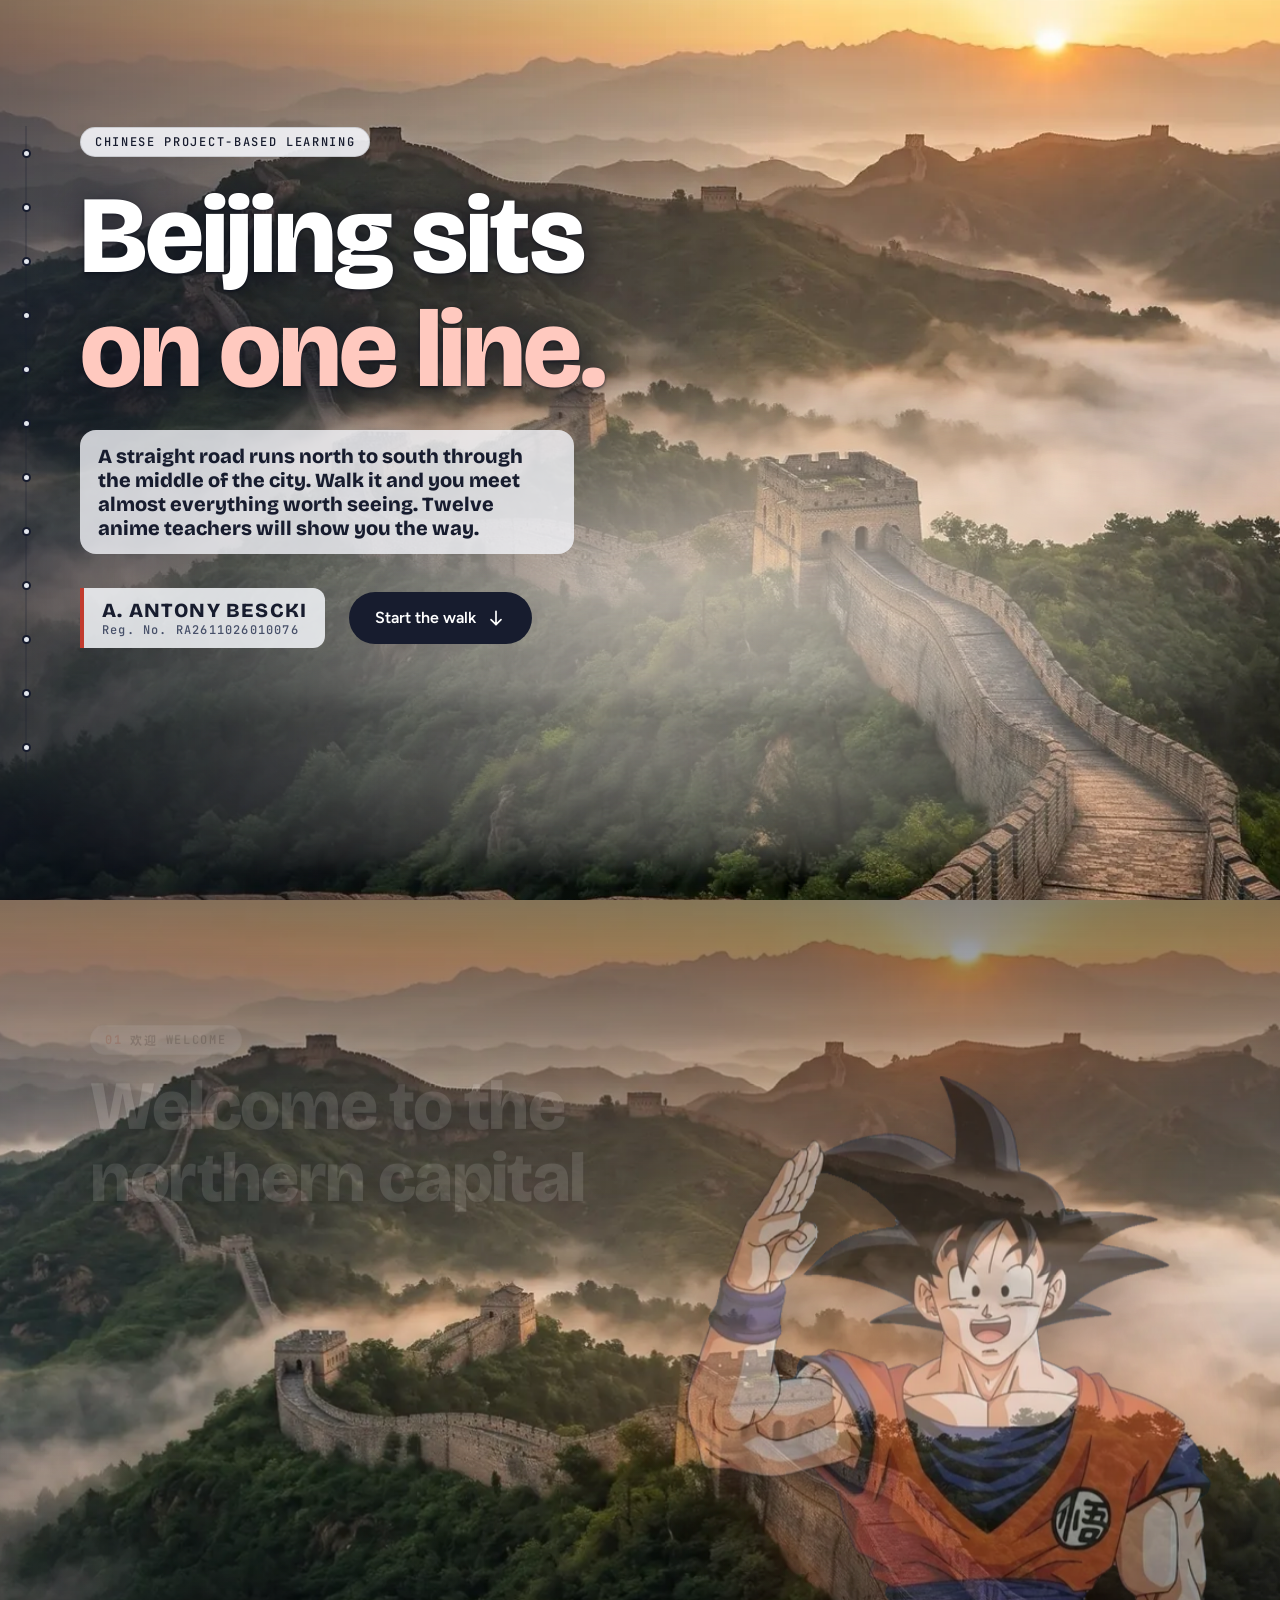
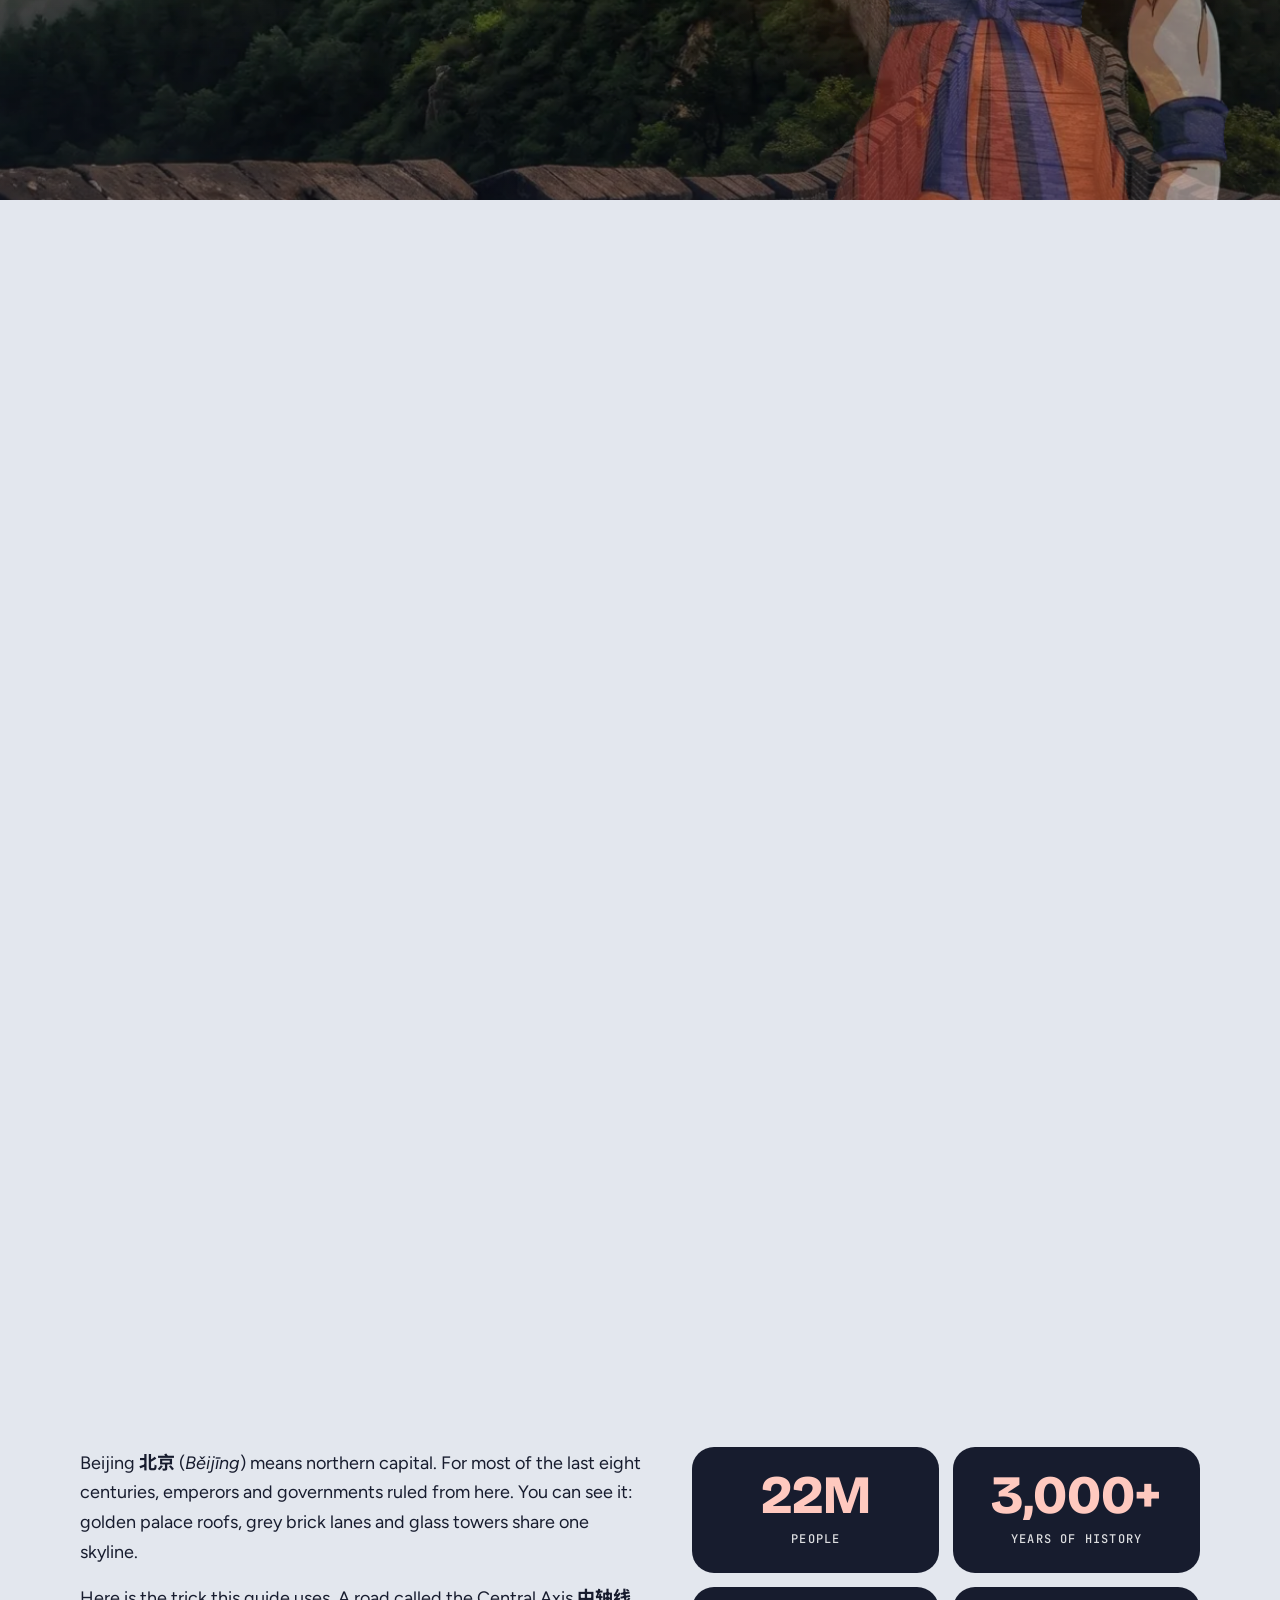
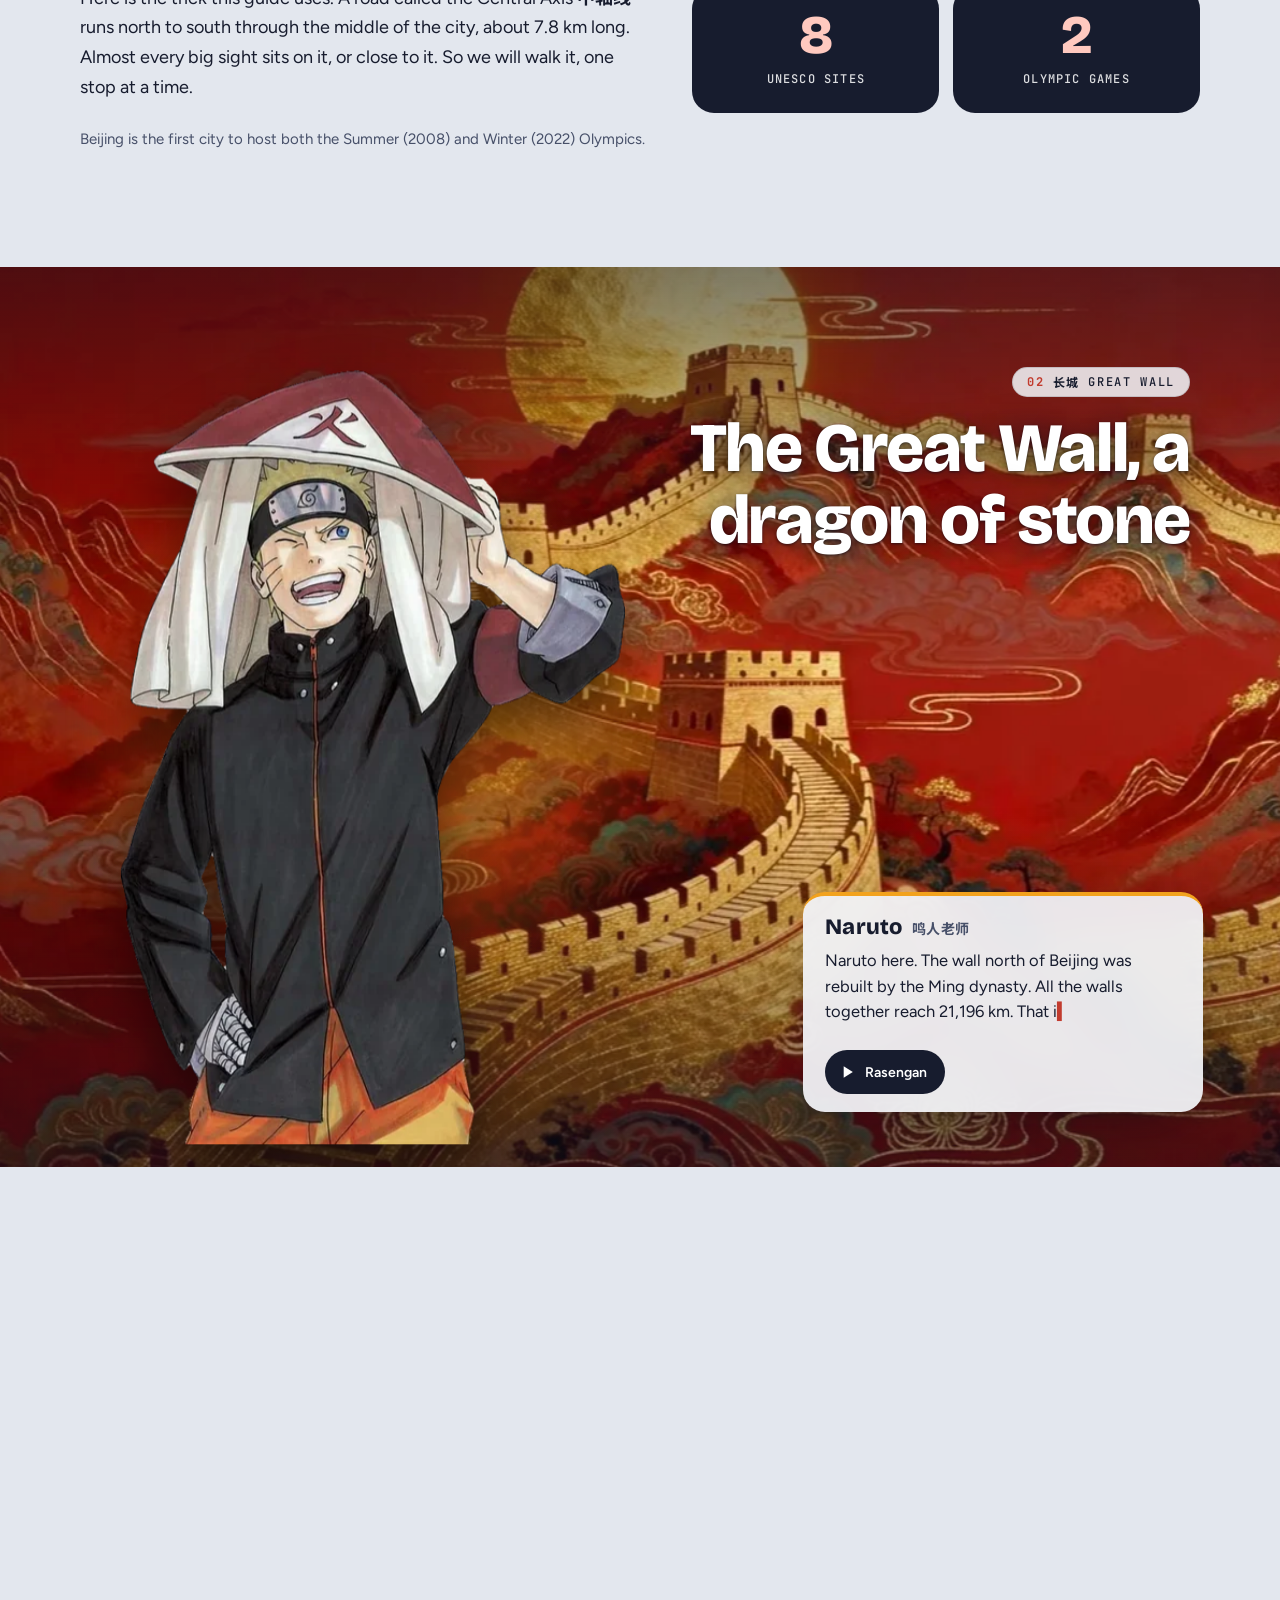
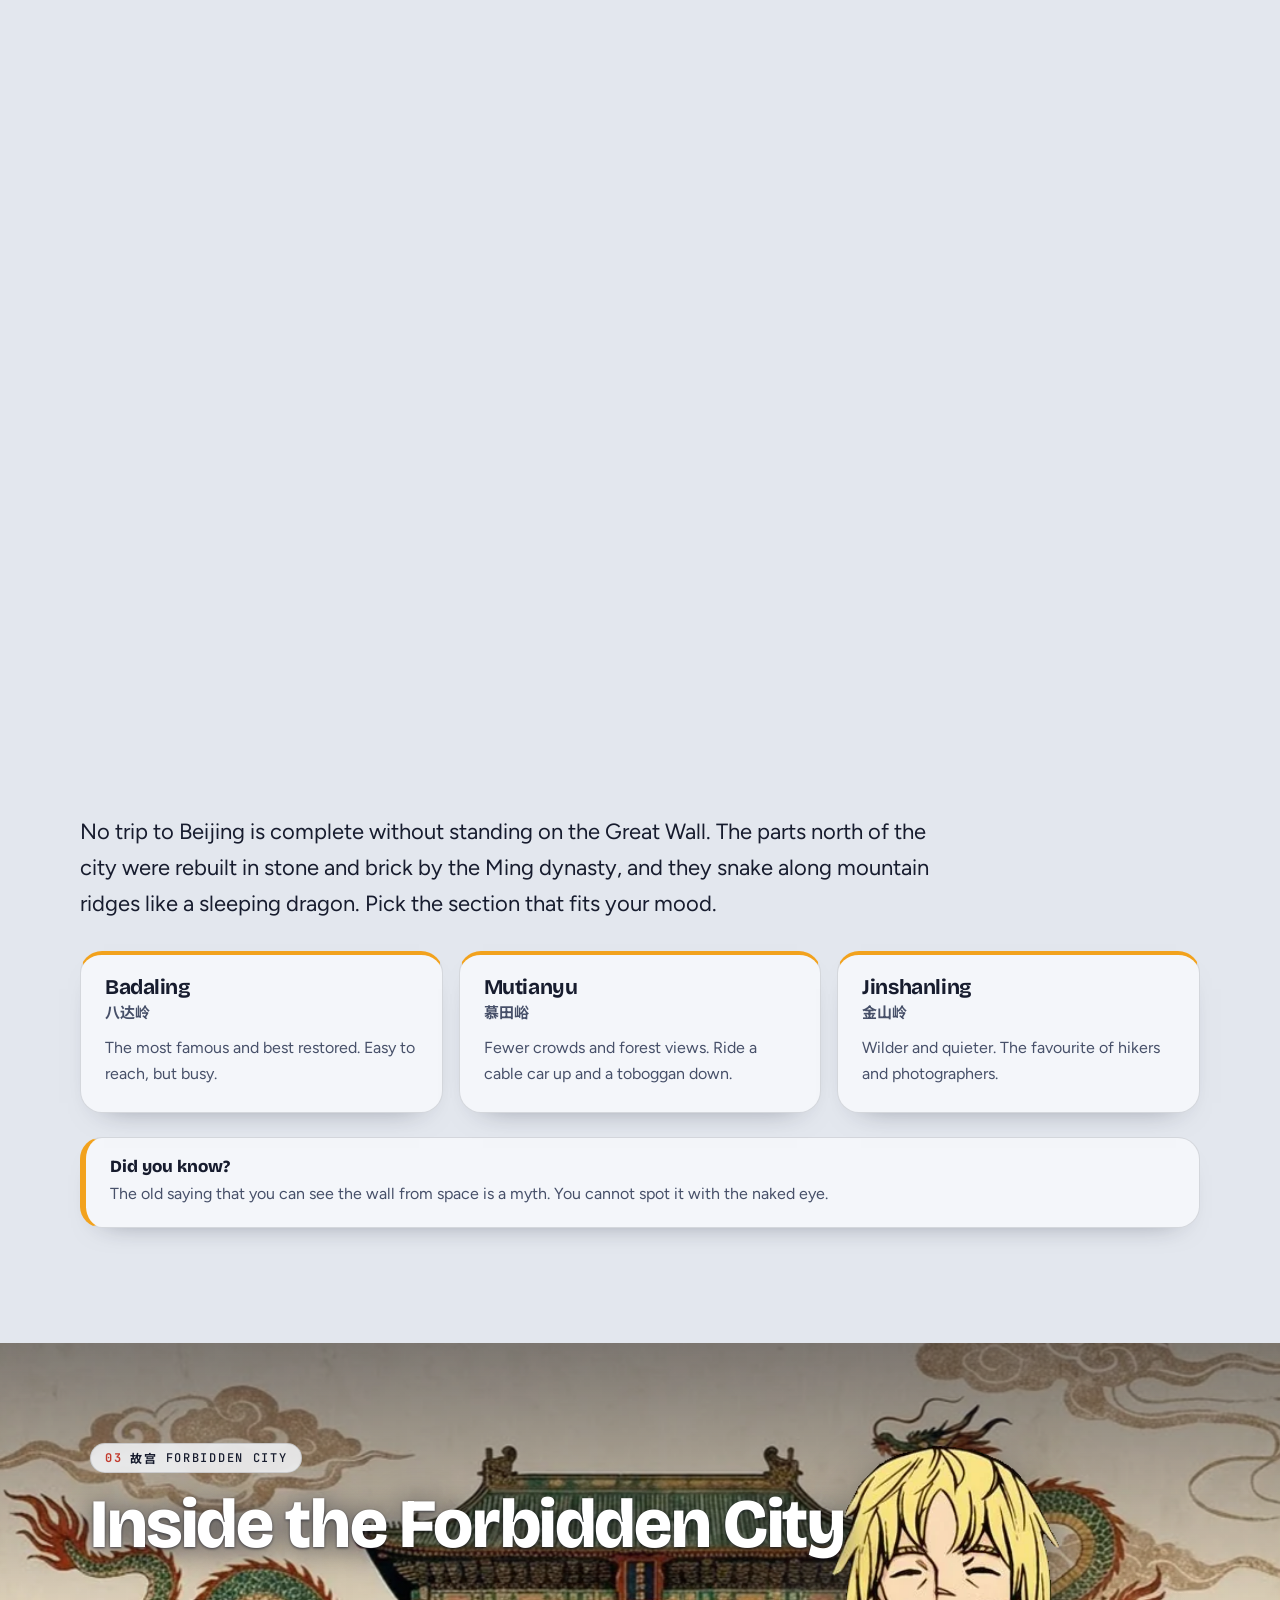
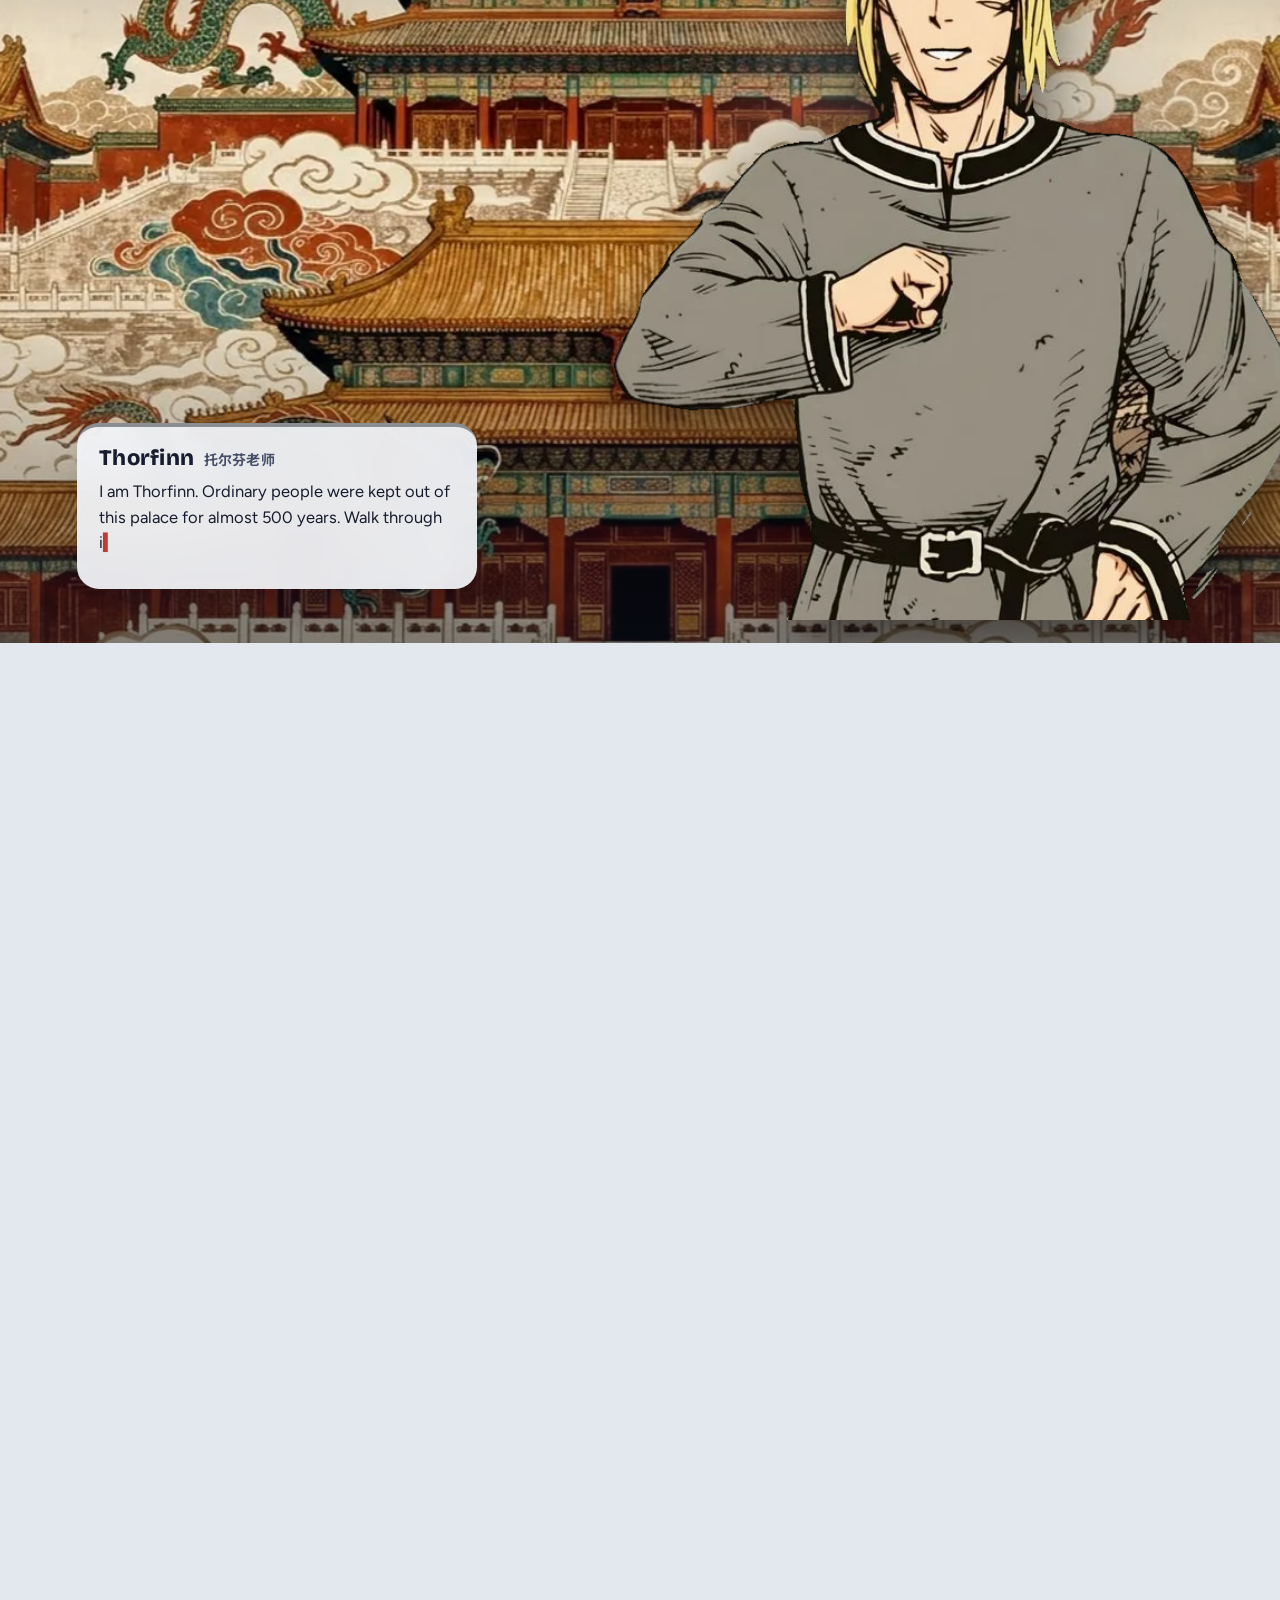
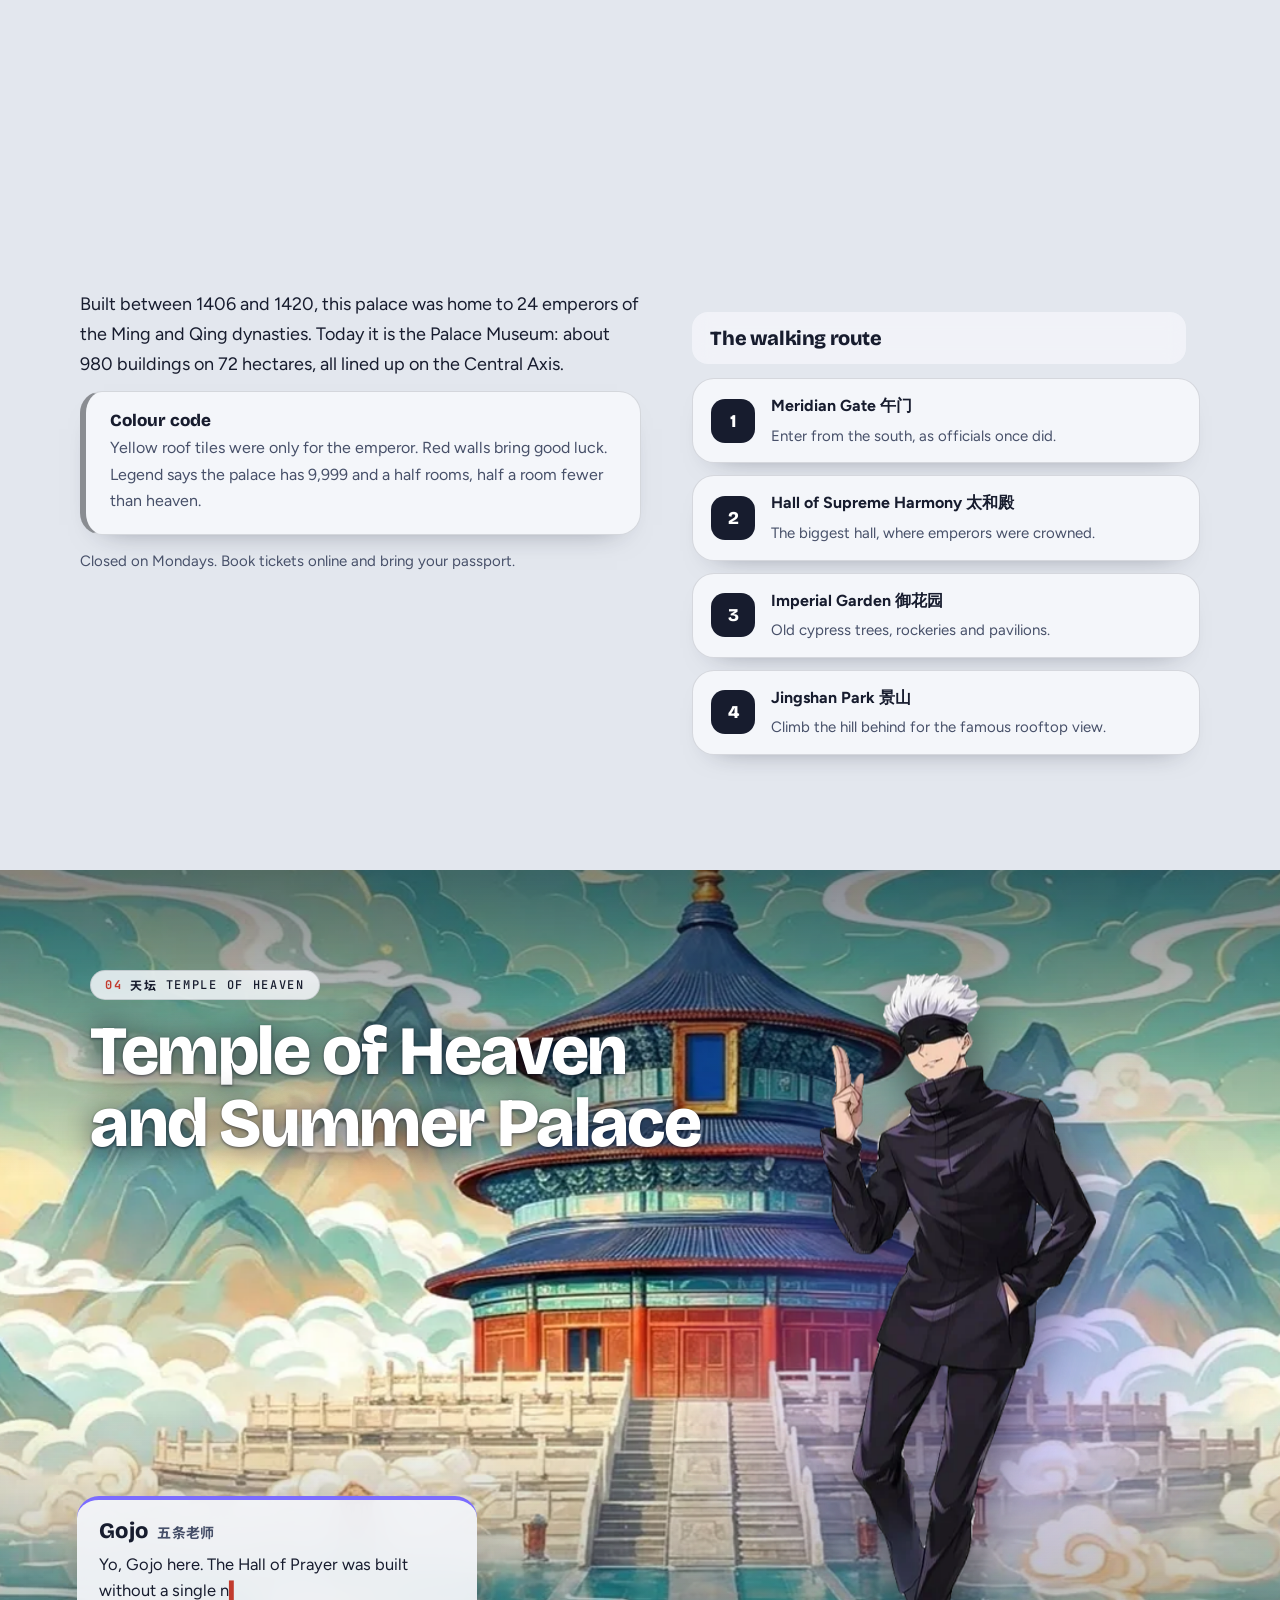
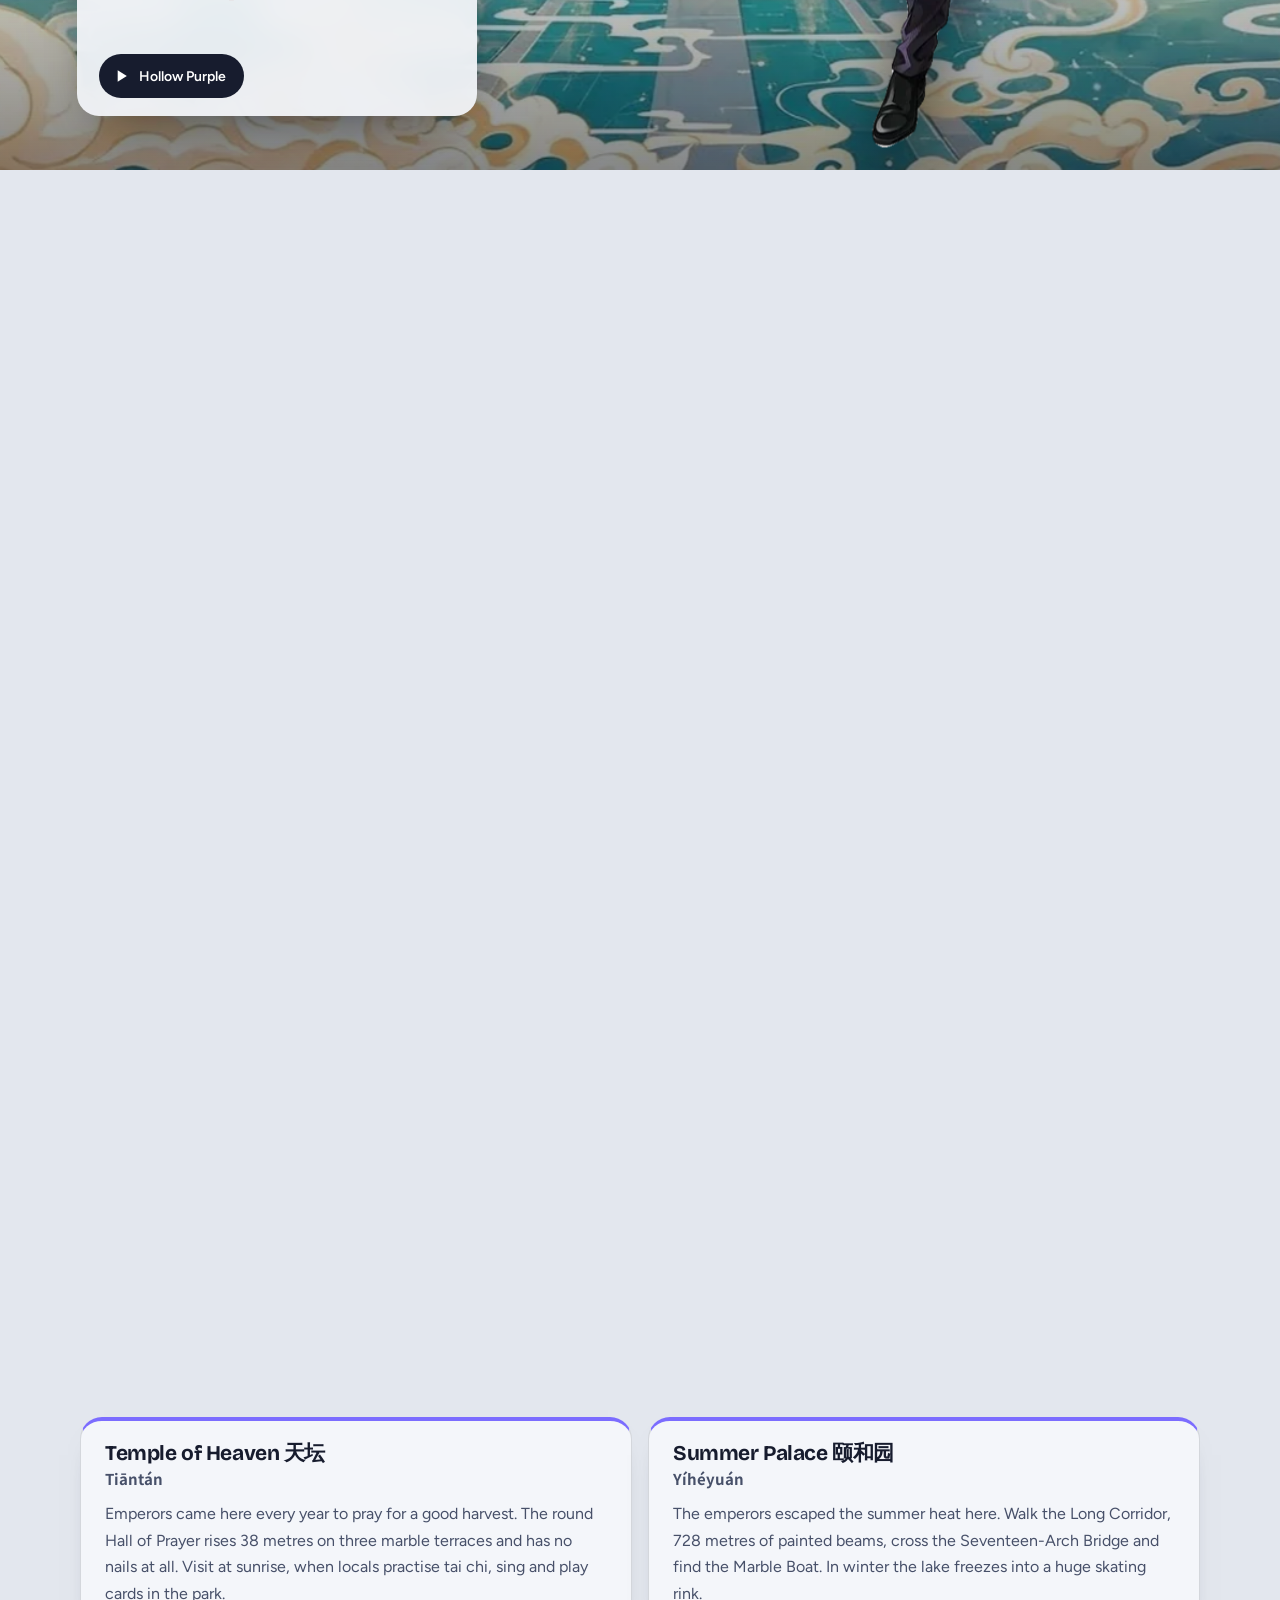
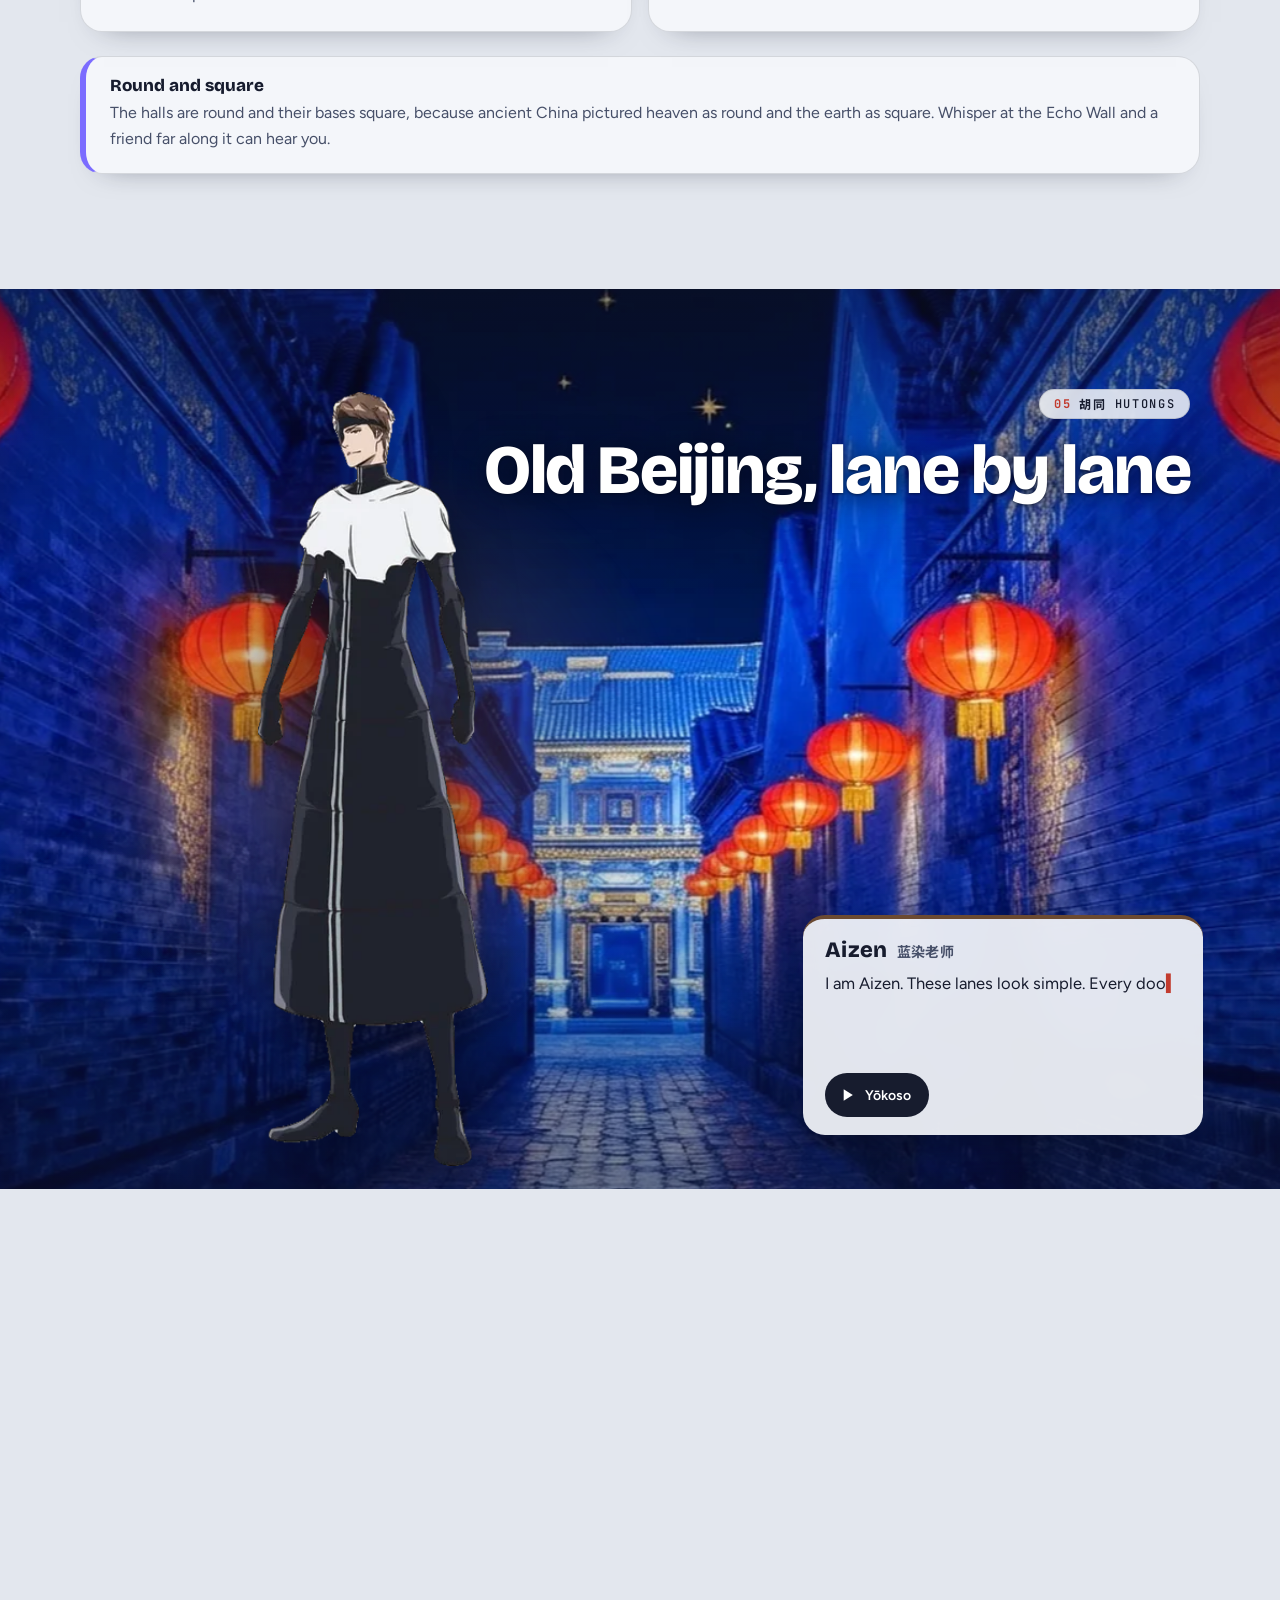
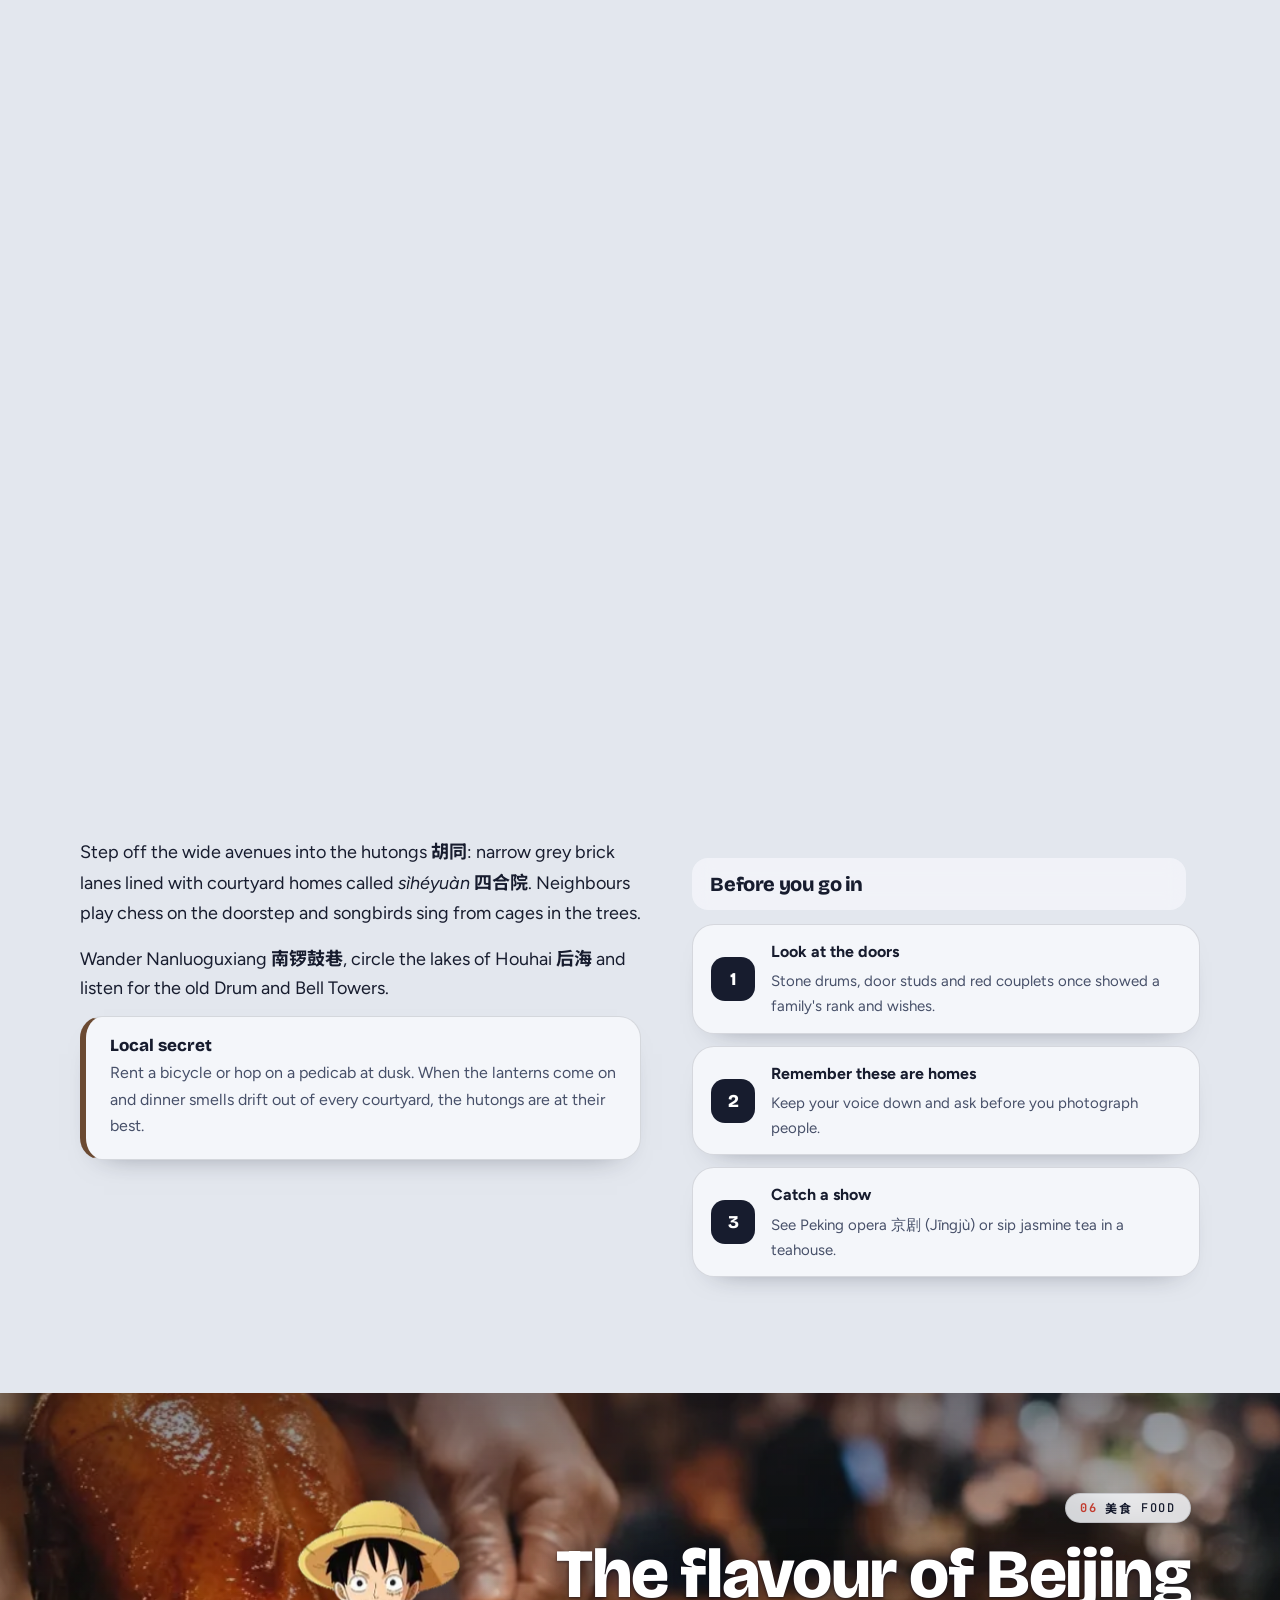
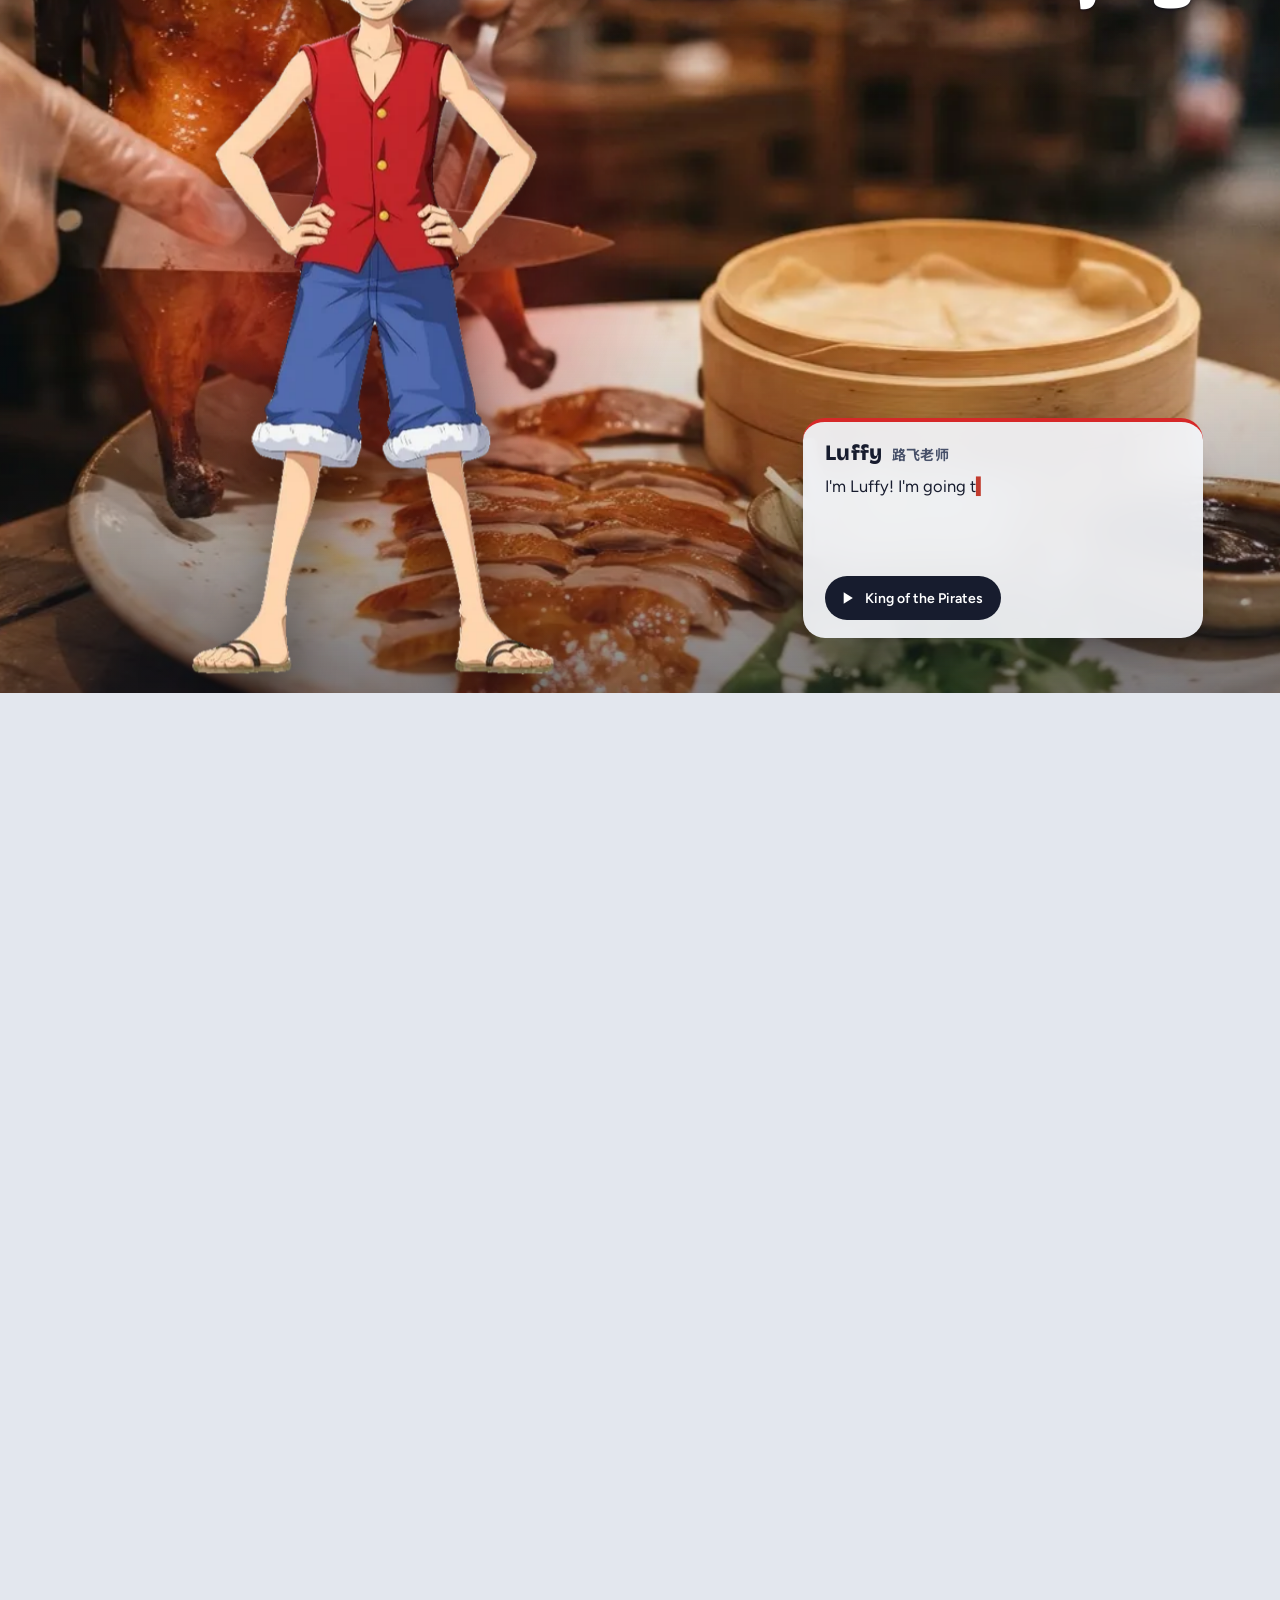
==== commit 3dc2cf5b: "Replace Great Wall, Forbidden City, Temple of Heaven and hutong pictures with illustrated art; add l" ====
--- a/beijing/index.html
+++ b/beijing/index.html
@@ -115,6 +115,16 @@
 
 .vbtn { display: inline-flex; align-items: center; gap: 8px; margin-top: 10px; min-height: 44px; padding: 0 18px 0 12px; border: 0; border-radius: 99px; background: var(--ink); color: #fff; font: 600 14px var(--body); cursor: pointer; transition: transform .2s var(--ease), background .2s; } .vbtn:hover { transform: translateY(-2px); background: #000; } .vbtn svg { width: 20px; height: 20px; fill: currentColor; } .vbtn.playing { background: var(--ac); } .vbtn.playing svg { animation: pulse2 .8s ease-in-out infinite alternate; } @keyframes pulse2 { to { transform: scale(1.25); } }
 .say-card { will-change: transform, opacity; } .stage .bg, .stage .teacher, .stage .hd, .stage .say-card { backface-visibility: hidden; }
+
+/* ambient life for every background: slow drift and a soft moving light; illustrated pictures also get a looping video on top */
+.bg img { animation: bgdrift 26s ease-in-out infinite alternate; transform-origin: 50% 50%; }
+@keyframes bgdrift { from { transform: scale(1.0) translate3d(-1.2%, 0, 0); } to { transform: scale(1.06) translate3d(1.2%, -.8%, 0); } }
+.bg::after { content: ""; position: absolute; inset: 0; pointer-events: none; mix-blend-mode: soft-light; background: linear-gradient(105deg, transparent 30%, rgba(255, 236, 190, .5) 48%, transparent 66%); background-size: 260% 100%; animation: bgshine 14s ease-in-out infinite alternate; opacity: .55; }
+@keyframes bgshine { from { background-position: 100% 0; } to { background-position: 0 0; } }
+.bg.hasv::after { display: none; }
+.bg .bgv { position: absolute; inset: 0; width: 100%; height: 100%; object-fit: cover; display: block; opacity: 0; transition: opacity .9s ease; }
+.bg .bgv.on { opacity: 1; } .bg.hasv img { animation: none; }
+@media (max-width: 767px) { .bg .bgv { display: none; } .bg.hasv img { animation: bgdrift 26s ease-in-out infinite alternate; } }
 </style>
 </head>
 <body>
@@ -144,9 +154,9 @@
   </div></div>
   <div class="wrap body tp-stats"><div class="two"><div class="prose r"><p>Beijing <span class="zh" lang="zh">北京</span> (<i>Běijīng</i>) means northern capital. For most of the last eight centuries, emperors and governments ruled from here. You can see it: golden palace roofs, grey brick lanes and glass towers share one skyline.</p><p>Here is the trick this guide uses. A road called the Central Axis <span class="zh" lang="zh">中轴线</span> runs north to south through the middle of the city, about 7.8 km long. Almost every big sight sits on it, or close to it. So we will walk it, one stop at a time.</p></div><div class="statrow"><div class="stat r"><b data-n="22" data-s="M">22M</b><span>people</span></div><div class="stat r"><b data-n="3000" data-s="+">3,000+</b><span>years of history</span></div><div class="stat r"><b data-n="8" data-s="">8</b><span>UNESCO sites</span></div><div class="stat r"><b data-n="2" data-s="">2</b><span>Olympic Games</span></div></div></div><p class="note r">Beijing is the first city to host both the Summer (2008) and Winter (2022) Olympics.</p></div>
 </section>
-<section class="ch" id="wall" data-i="1" style="--tc:#F2A21D;--zoom:1.35" aria-labelledby="h-wall">
-  <div class="fly"><div class="stage s-l">
-    <div class="bg" aria-hidden="true"><img src="assets/01-hero.webp" alt="" style="object-position:30% 62%" loading="eager" decoding="async"></div>
+<section class="ch" id="wall" data-i="1" style="--tc:#F2A21D;--zoom:1.2" aria-labelledby="h-wall">
+  <div class="fly"><div class="stage s-l">
+    <div class="bg hasv" aria-hidden="true"><img src="assets/01b-great-wall.webp" alt="" style="object-position:50% 50%" loading="eager" decoding="async"><video class="bgv" data-src="assets/loops/wall.mp4" muted loop playsinline preload="none" tabindex="-1" style="object-position:50% 50%"></video></div>
     <div class="shade" aria-hidden="true"></div>
     <div class="teacher" style="--ts:1" aria-hidden="true"><i class="glow"></i><img src="assets/teachers/naruto.webp" alt="" loading="lazy" decoding="async"></div>
     <header class="hd"><p class="kick"><b>02</b> <span class="zh" lang="zh">长城</span> Great Wall</p><h2 id="h-wall">The Great Wall, a dragon of stone</h2></header>
@@ -156,7 +166,7 @@
 </section>
 <section class="ch" id="forbidden" data-i="2" style="--tc:#8A8D92;--zoom:1" aria-labelledby="h-forbidden">
   <div class="fly"><div class="stage s-r">
-    <div class="bg" aria-hidden="true"><img src="assets/02-forbidden-city.webp" alt="" style="object-position:50% 50%" loading="lazy" decoding="async"></div>
+    <div class="bg hasv" aria-hidden="true"><img src="assets/02-forbidden-city.webp" alt="" style="object-position:50% 50%" loading="lazy" decoding="async"><video class="bgv" data-src="assets/loops/forbidden.mp4" muted loop playsinline preload="none" tabindex="-1" style="object-position:50% 50%"></video></div>
     <div class="shade" aria-hidden="true"></div>
     <div class="teacher" style="--ts:1" aria-hidden="true"><i class="glow"></i><img src="assets/teachers/thorfinn.webp" alt="" loading="lazy" decoding="async"></div>
     <header class="hd"><p class="kick"><b>03</b> <span class="zh" lang="zh">故宫</span> Forbidden City</p><h2 id="h-forbidden">Inside the Forbidden City</h2></header>
@@ -166,7 +176,7 @@
 </section>
 <section class="ch" id="temple" data-i="3" style="--tc:#7B6CFF;--zoom:1" aria-labelledby="h-temple">
   <div class="fly"><div class="stage s-r">
-    <div class="bg" aria-hidden="true"><img src="assets/03-temple-of-heaven.webp" alt="" style="object-position:36% 50%" loading="lazy" decoding="async"></div>
+    <div class="bg hasv" aria-hidden="true"><img src="assets/03-temple-of-heaven.webp" alt="" style="object-position:36% 50%" loading="lazy" decoding="async"><video class="bgv" data-src="assets/loops/temple.mp4" muted loop playsinline preload="none" tabindex="-1" style="object-position:36% 50%"></video></div>
     <div class="shade" aria-hidden="true"></div>
     <div class="teacher" style="--ts:1" aria-hidden="true"><i class="glow"></i><img src="assets/teachers/gojo.webp" alt="" loading="lazy" decoding="async"></div>
     <header class="hd"><p class="kick"><b>04</b> <span class="zh" lang="zh">天坛</span> Temple of Heaven</p><h2 id="h-temple">Temple of Heaven and Summer Palace</h2></header>
@@ -176,7 +186,7 @@
 </section>
 <section class="ch" id="hutong" data-i="4" style="--tc:#6B4A32;--zoom:1" aria-labelledby="h-hutong">
   <div class="fly"><div class="stage s-l">
-    <div class="bg" aria-hidden="true"><img src="assets/04-hutong.webp" alt="" style="object-position:55% 50%" loading="lazy" decoding="async"></div>
+    <div class="bg hasv" aria-hidden="true"><img src="assets/04-hutong.webp" alt="" style="object-position:55% 50%" loading="lazy" decoding="async"><video class="bgv" data-src="assets/loops/hutong.mp4" muted loop playsinline preload="none" tabindex="-1" style="object-position:55% 50%"></video></div>
     <div class="shade" aria-hidden="true"></div>
     <div class="teacher" style="--ts:1" aria-hidden="true"><i class="glow"></i><img src="assets/teachers/aizen.webp" alt="" loading="lazy" decoding="async"></div>
     <header class="hd"><p class="kick"><b>05</b> <span class="zh" lang="zh">胡同</span> Hutongs</p><h2 id="h-hutong">Old Beijing, lane by lane</h2></header>
@@ -246,7 +256,7 @@
 </section>
 <section class="ch" id="itinerary" data-i="11" style="--tc:#5C9A5A;--zoom:1.5" aria-labelledby="h-itinerary">
   <div class="fly"><div class="stage s-r">
-    <div class="bg" aria-hidden="true"><img src="assets/03-temple-of-heaven.webp" alt="" style="object-position:80% 45%" loading="lazy" decoding="async"></div>
+    <div class="bg hasv" aria-hidden="true"><img src="assets/03-temple-of-heaven.webp" alt="" style="object-position:80% 45%" loading="lazy" decoding="async"><video class="bgv" data-src="assets/loops/temple.mp4" muted loop playsinline preload="none" tabindex="-1" style="object-position:80% 45%"></video></div>
     <div class="shade" aria-hidden="true"></div>
     <div class="teacher" style="--ts:0.86" aria-hidden="true"><i class="glow"></i><img src="assets/teachers/totoro.webp" alt="" loading="lazy" decoding="async"></div>
     <header class="hd"><p class="kick"><b>12</b> <span class="zh" lang="zh">三日</span> Three Days</p><h2 id="h-itinerary">Three perfect days</h2></header>
@@ -350,6 +360,22 @@
 
   /* smooth in-page jumps land on the card moment of a chapter */
   document.querySelectorAll('.axis a').forEach(function (a) { a.addEventListener('click', function (e) { var t = document.querySelector(a.getAttribute('href')); if (!t) return; e.preventDefault(); var f = t.querySelector('.fly'), y = f.getBoundingClientRect().top + scrollY + (f.offsetHeight - innerHeight) * .5; scrollTo({ top: y, behavior: reduce ? 'auto' : 'smooth' }); }); });
+  /* looping picture videos: only the ones on screen play; phones, reduced motion and data saver keep the still picture */
+  (function () {
+    var conn = navigator.connection || {}, vids = document.querySelectorAll('.bgv');
+    if (!vids.length) return;
+    if (reduce || innerWidth < 768 || conn.saveData || /2g/.test(conn.effectiveType || '')) return;
+    var io = new IntersectionObserver(function (es) {
+      es.forEach(function (e) {
+        var v = e.target;
+        if (e.isIntersecting) {
+          if (!v.src) v.src = v.getAttribute('data-src');
+          var p = v.play(); if (p && p.then) p.then(function () { v.classList.add('on'); }, function () {});
+        } else v.pause();
+      });
+    }, { rootMargin: '30% 0px' });
+    vids.forEach(function (v) { io.observe(v); });
+  })();
 })();
 
 (function () {
@@ -357,6 +383,7 @@
   function stop() { if (cur) cur.classList.remove('playing'); cur = null; }
   a.addEventListener('ended', stop);
   document.querySelectorAll('.vbtn').forEach(function (b) { b.addEventListener('click', function () { if (cur === b) { a.pause(); stop(); return; } stop(); a.src = b.getAttribute('data-v'); a.currentTime = 0; a.play().catch(function () {}); b.classList.add('playing'); cur = b; }); });
+
 })();
 </script>
 </body>
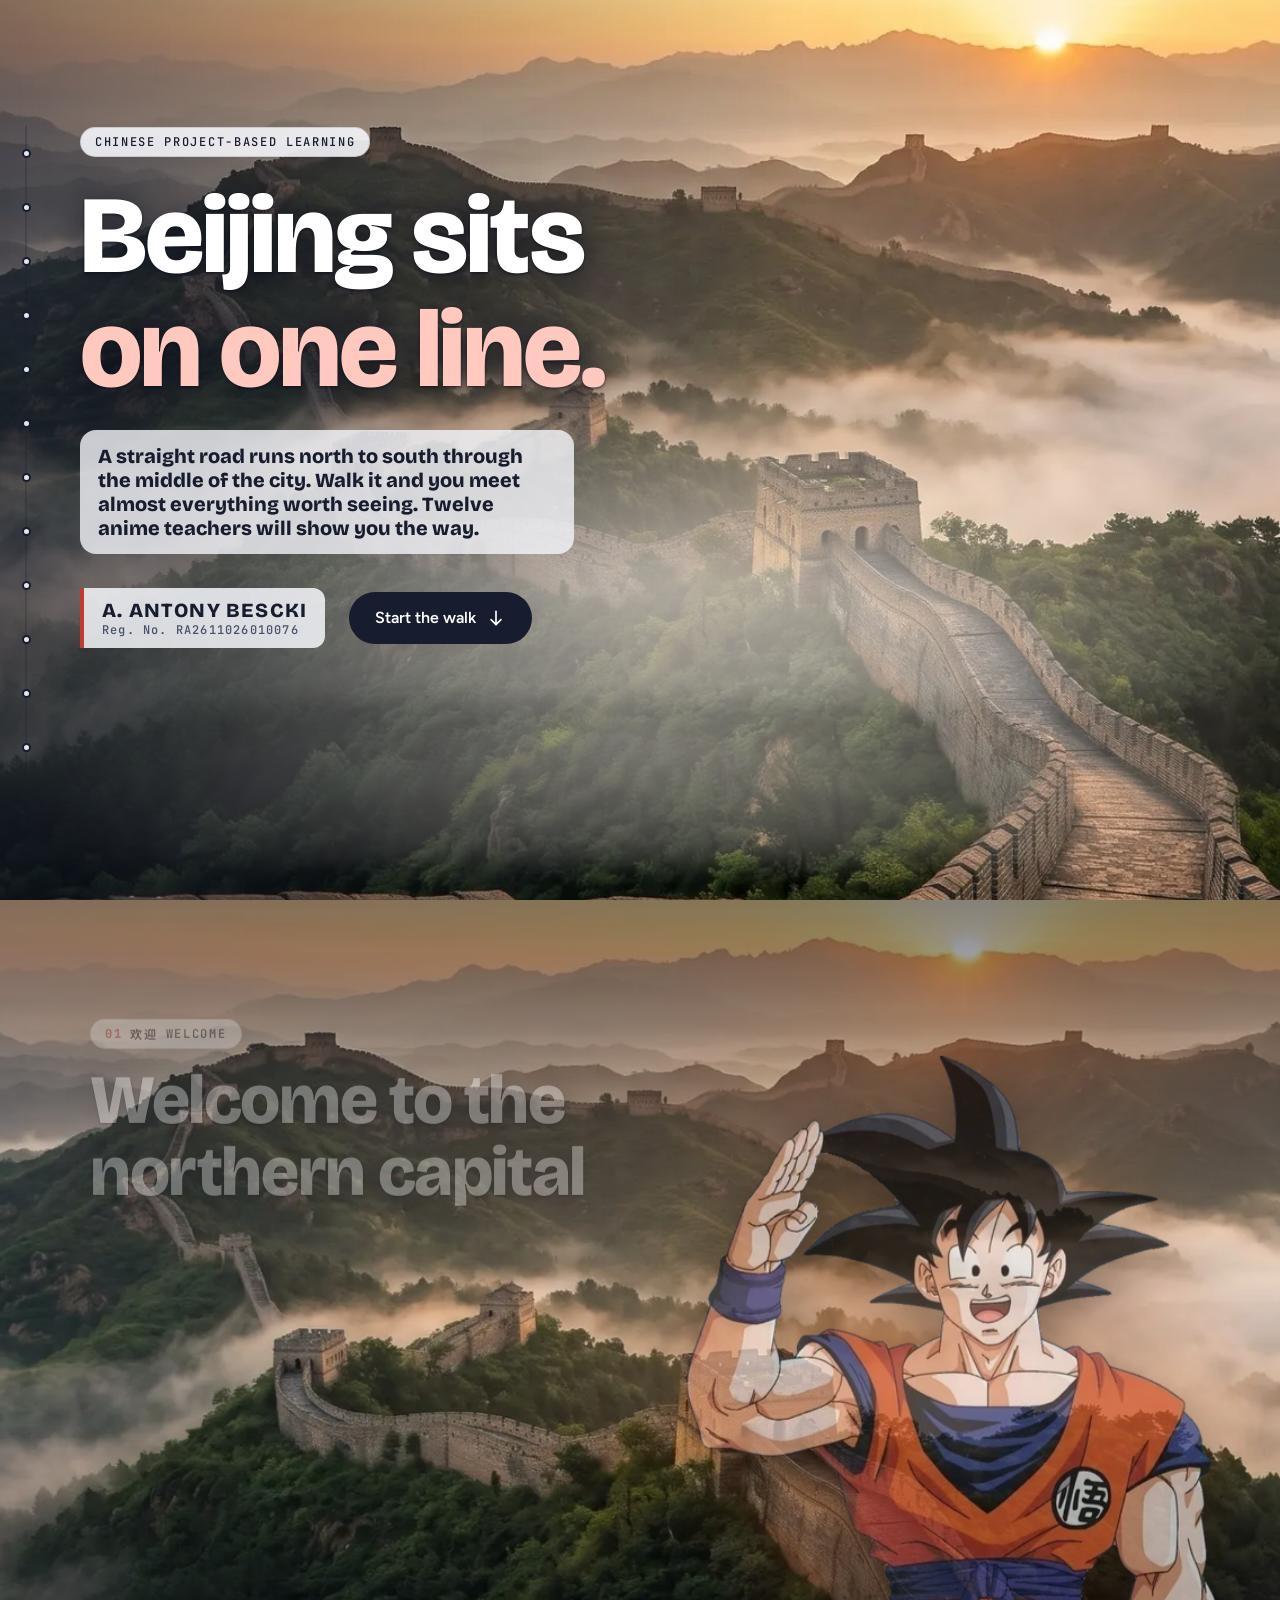
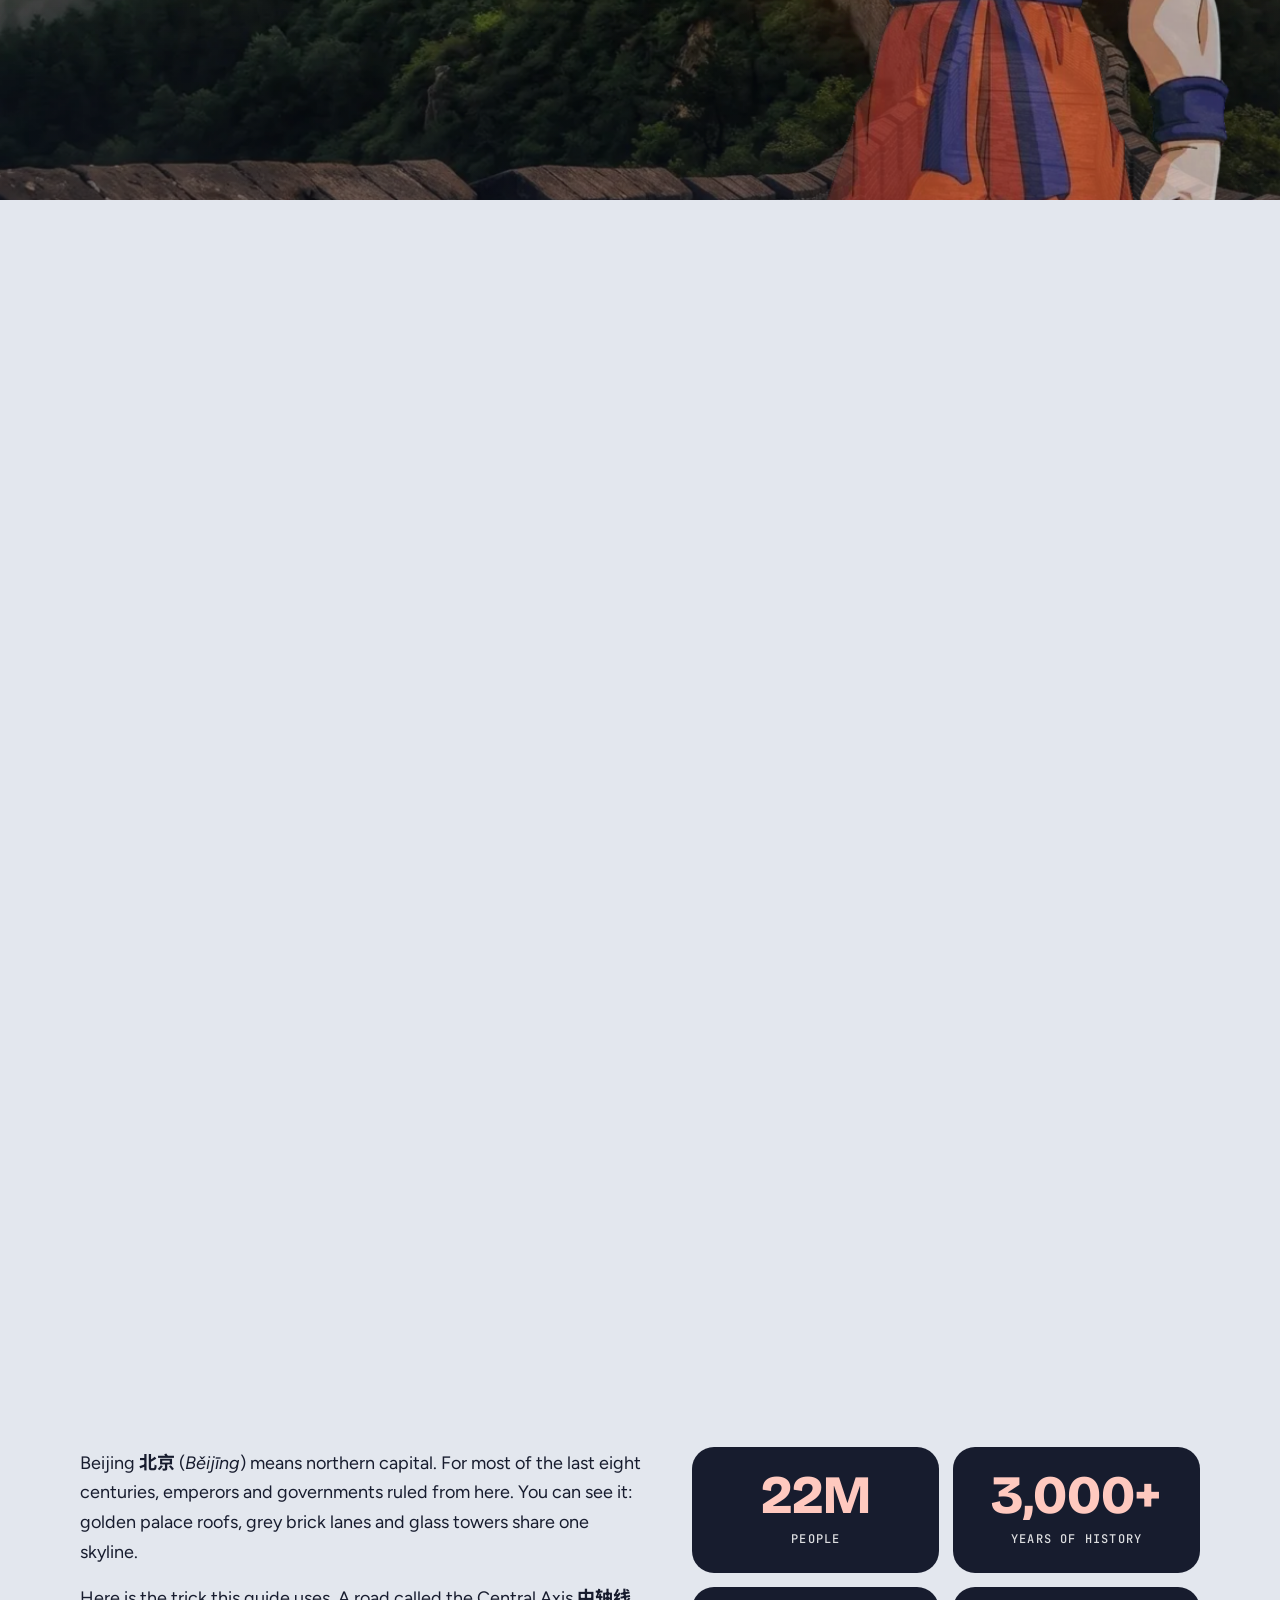
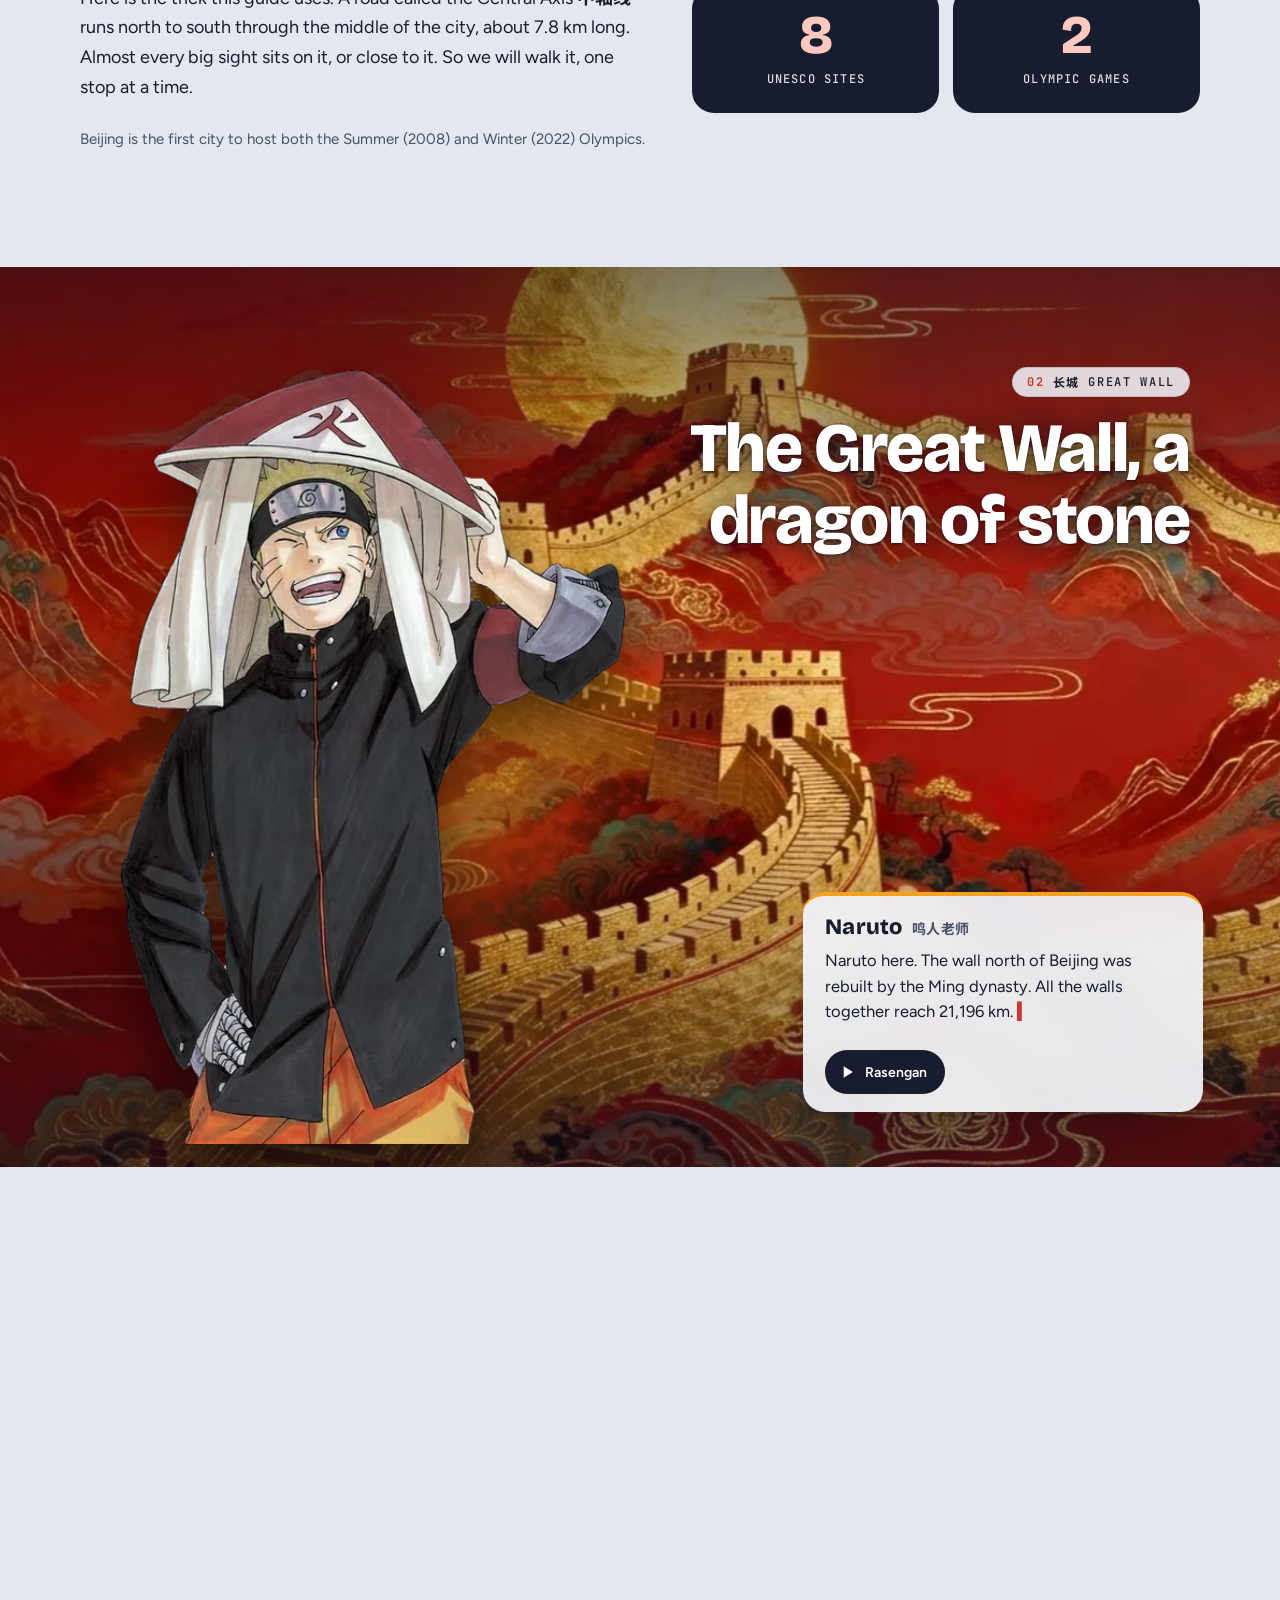
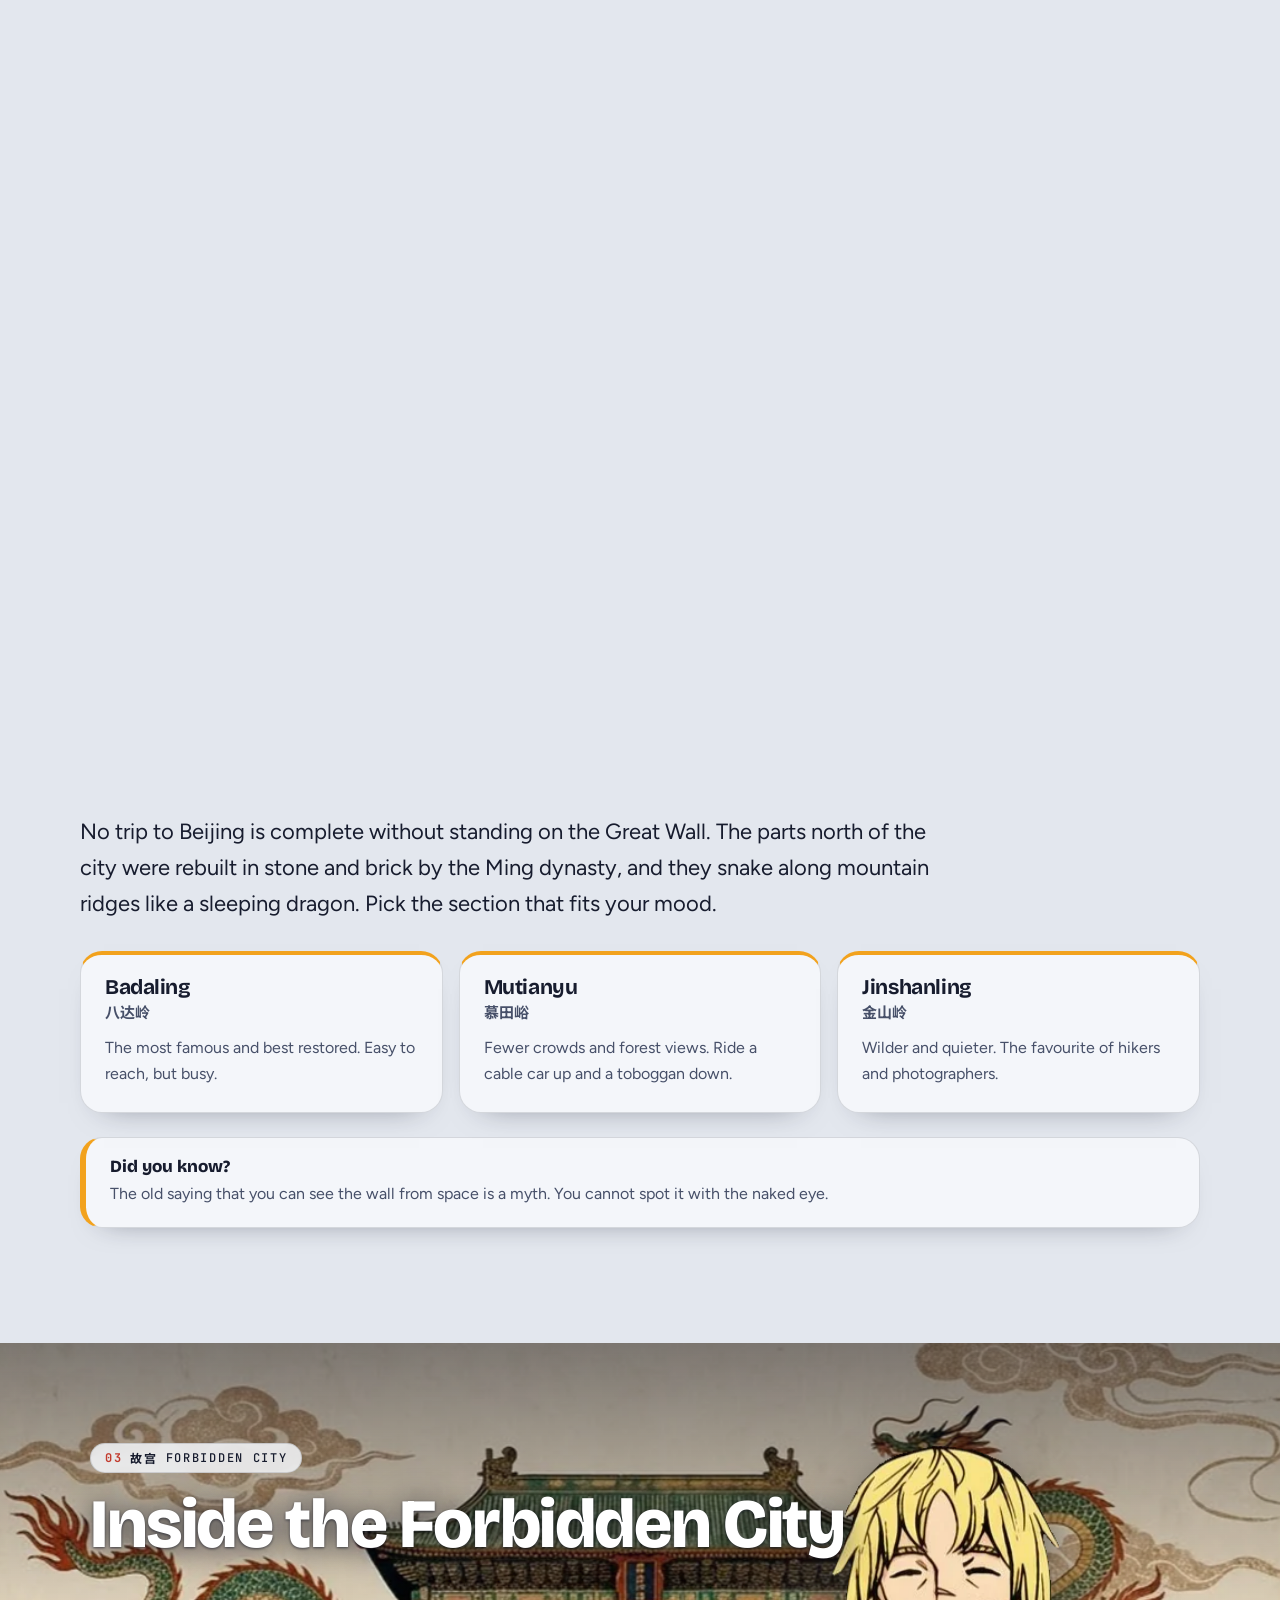
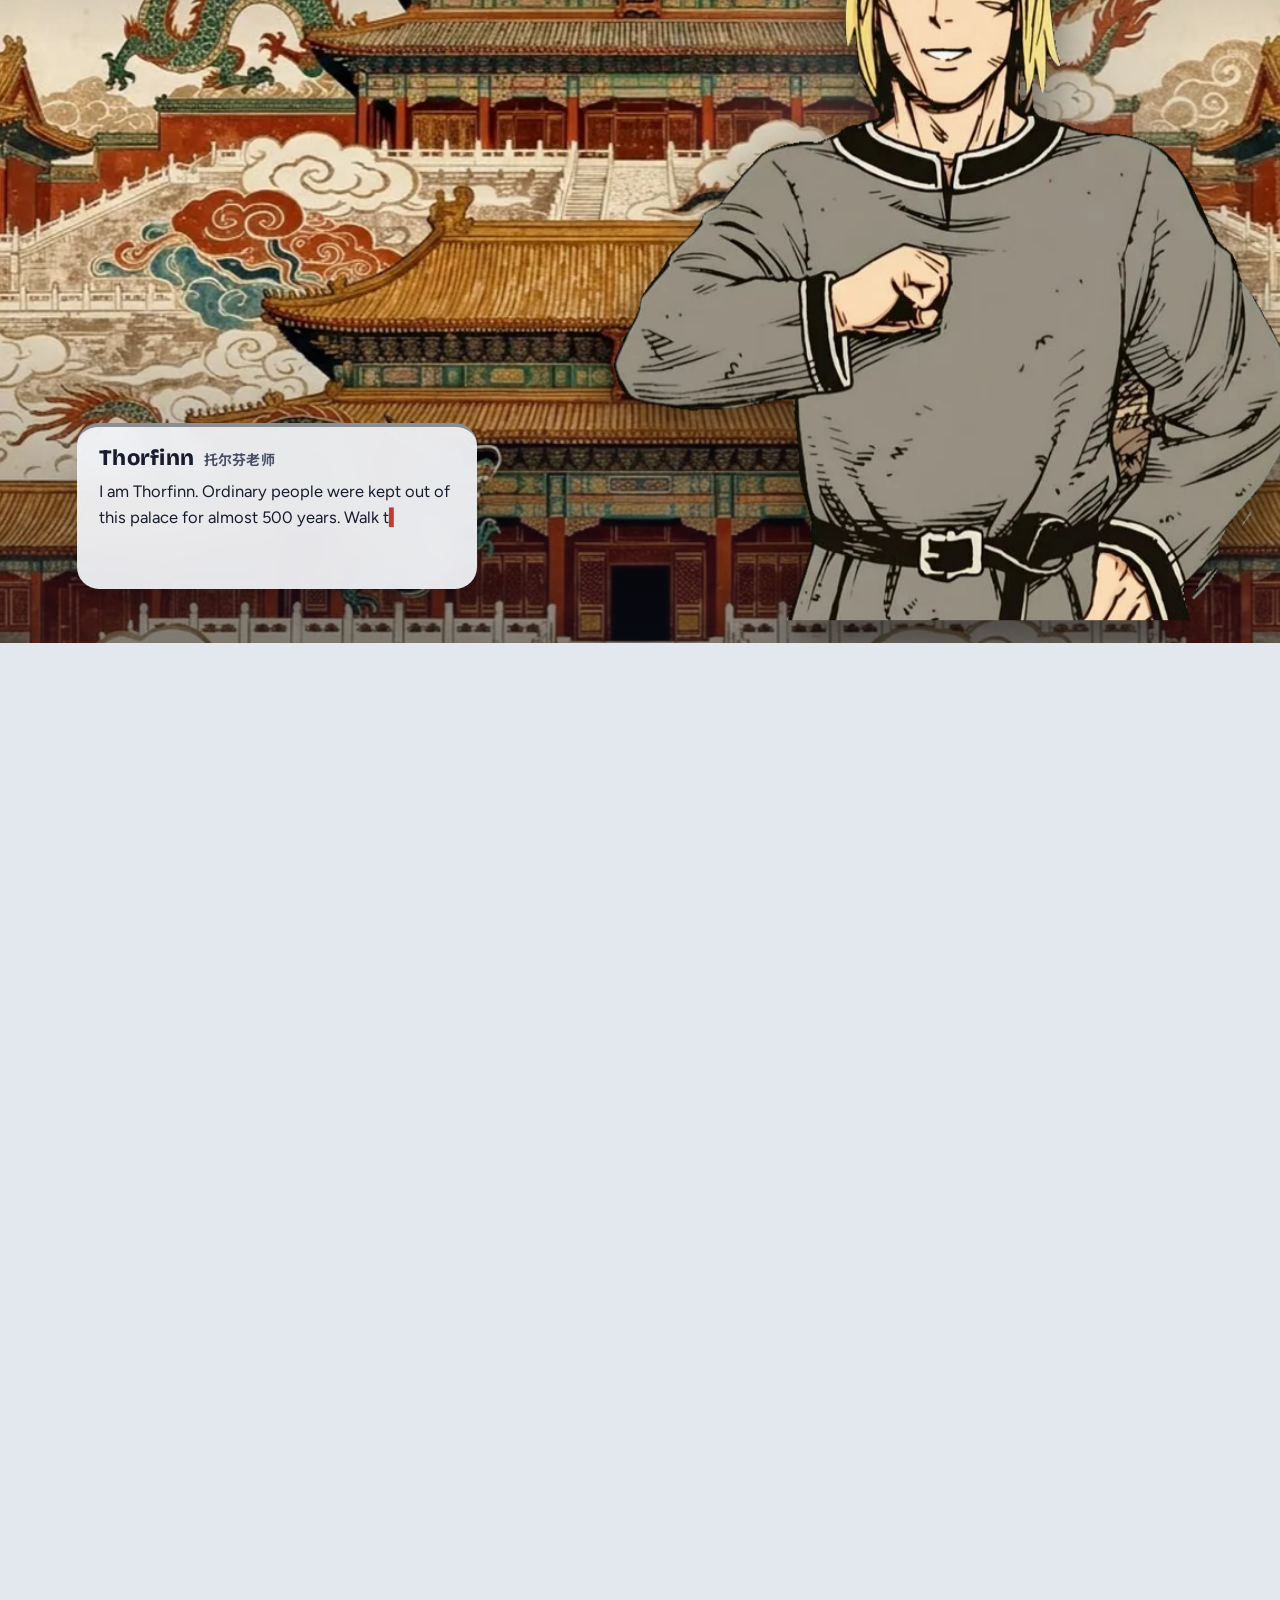
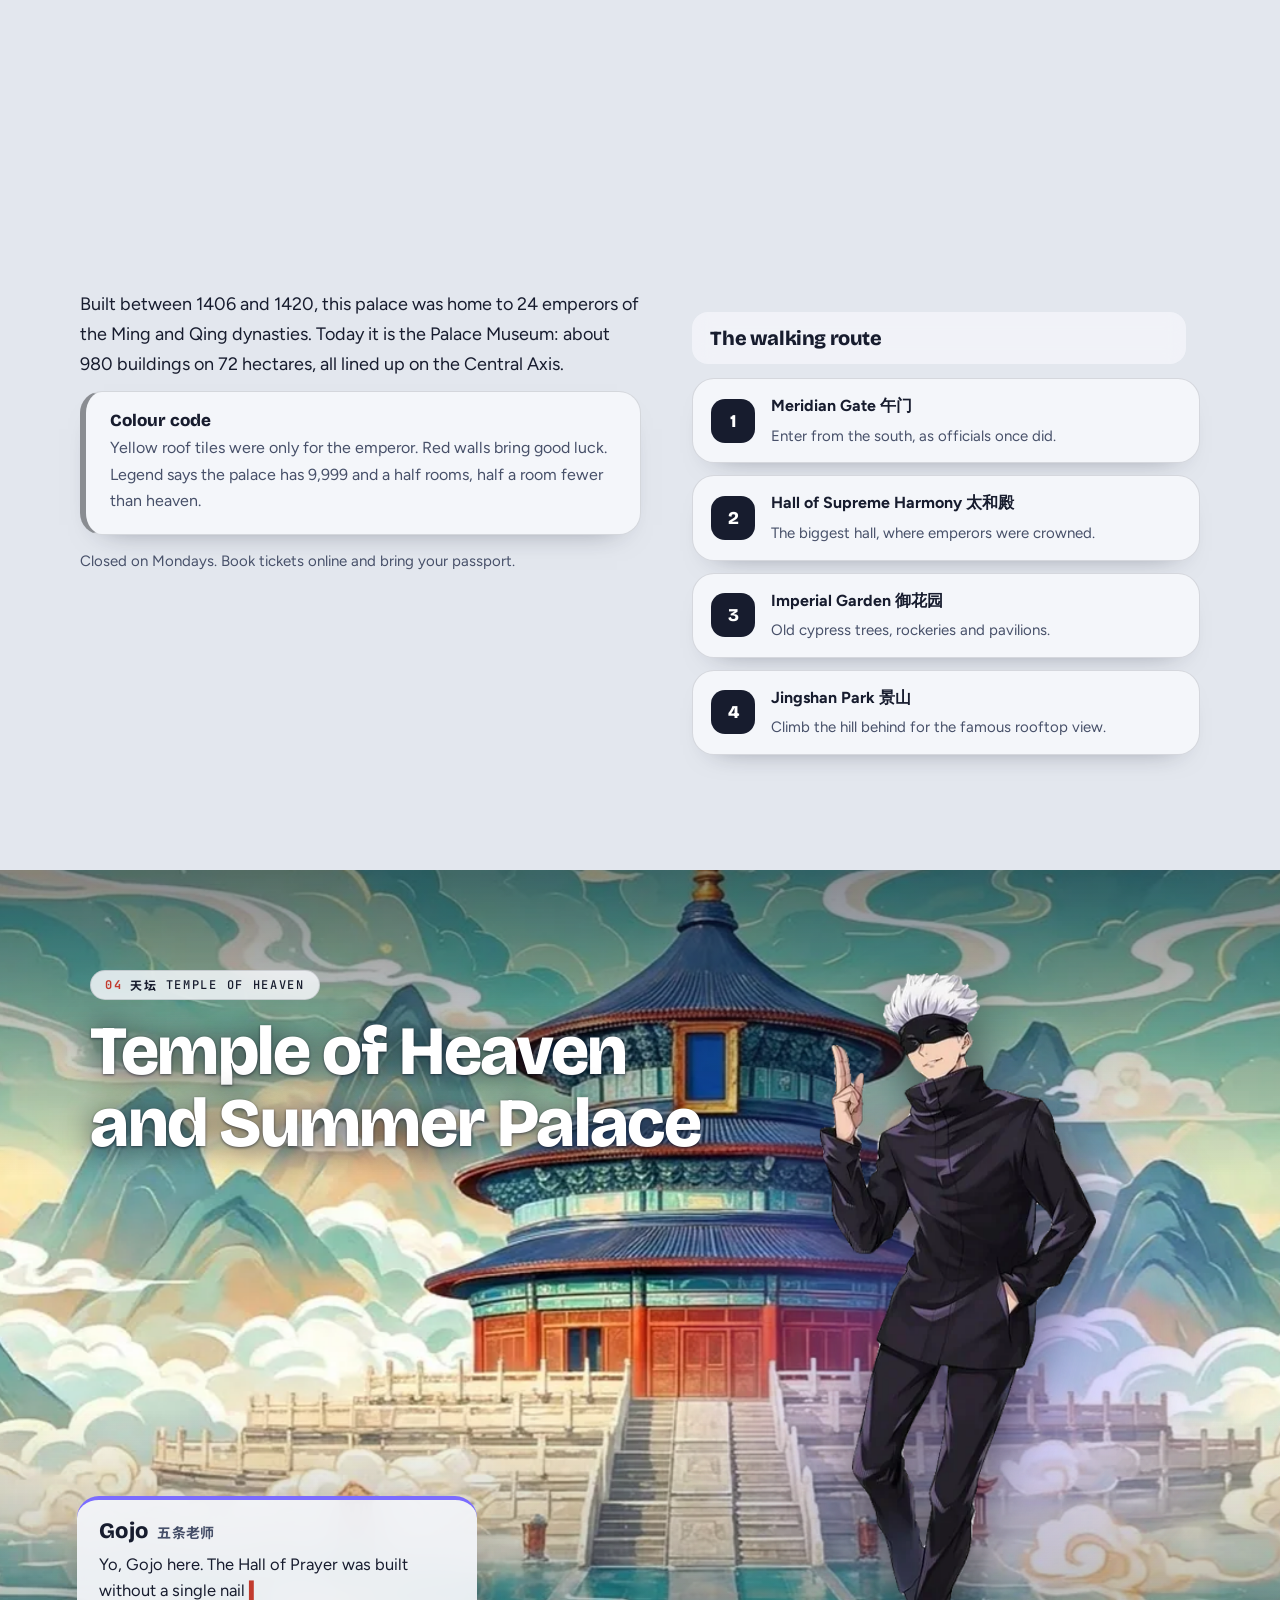
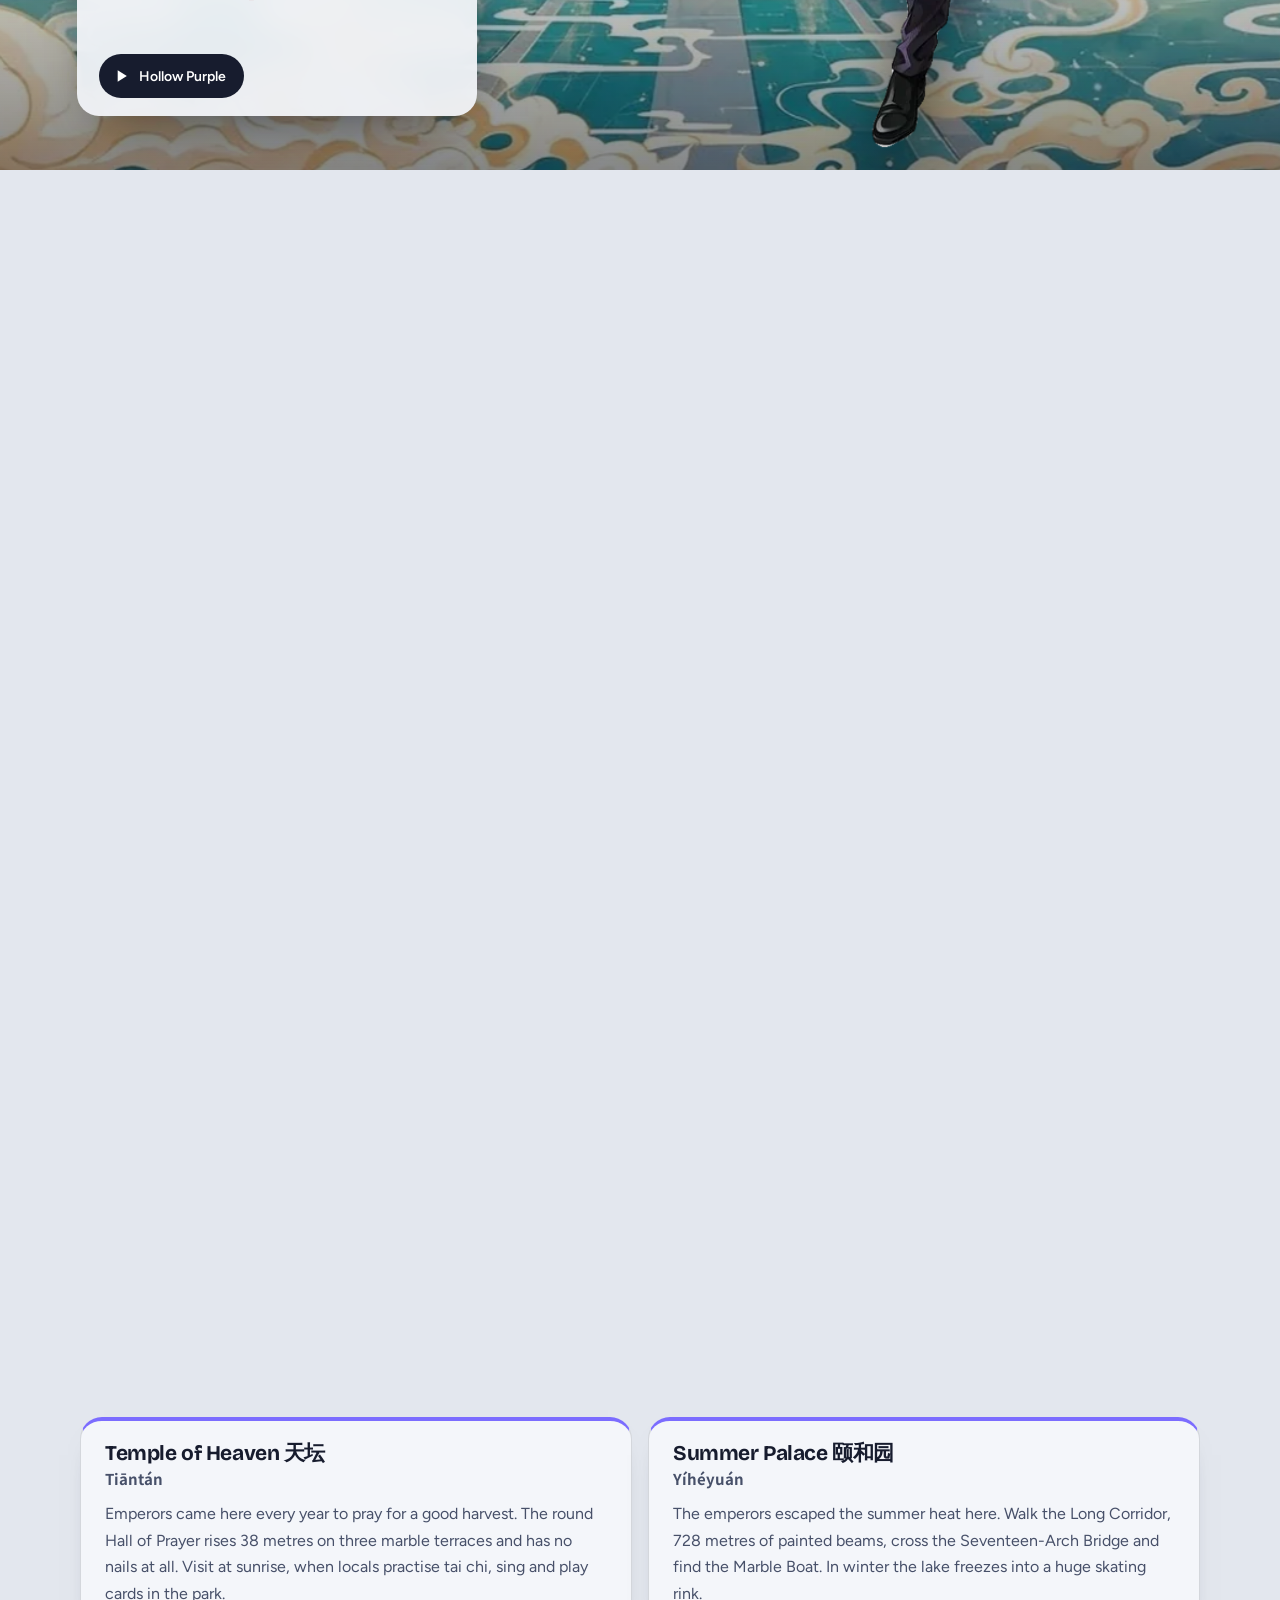
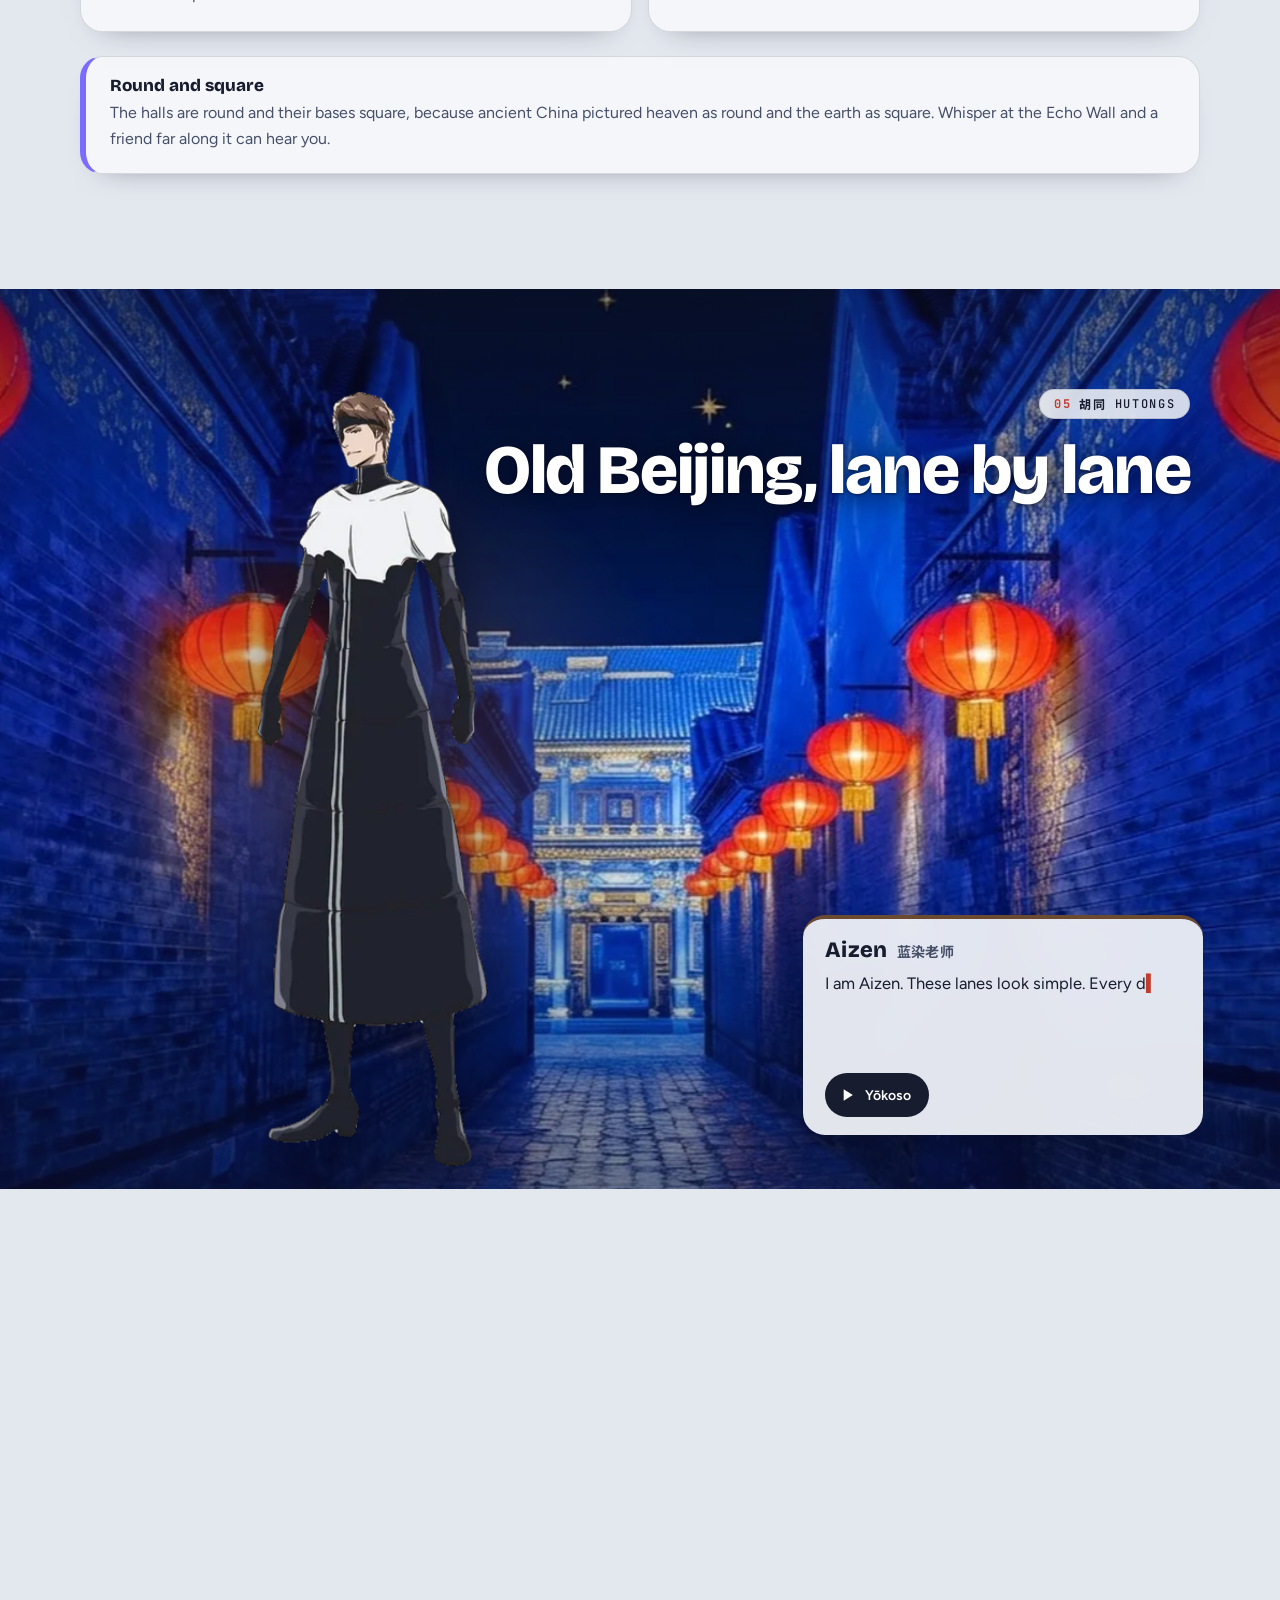
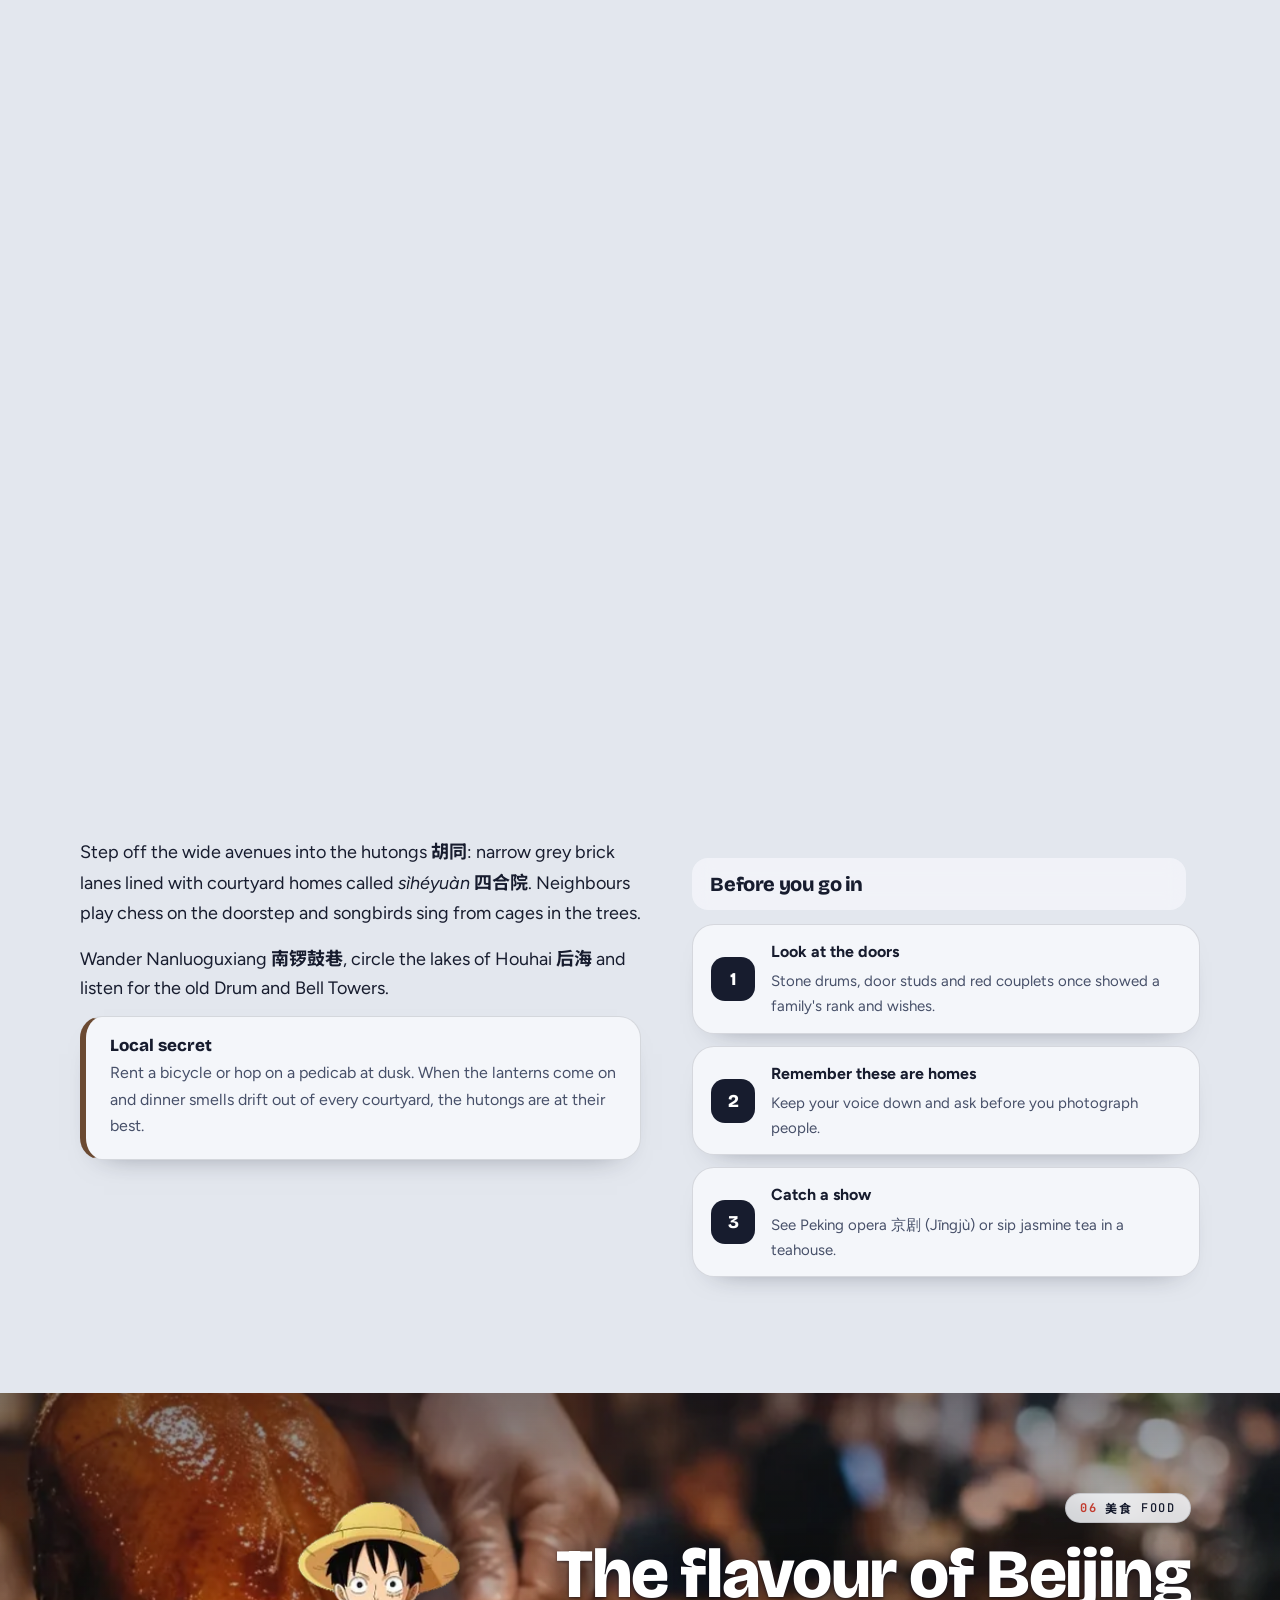
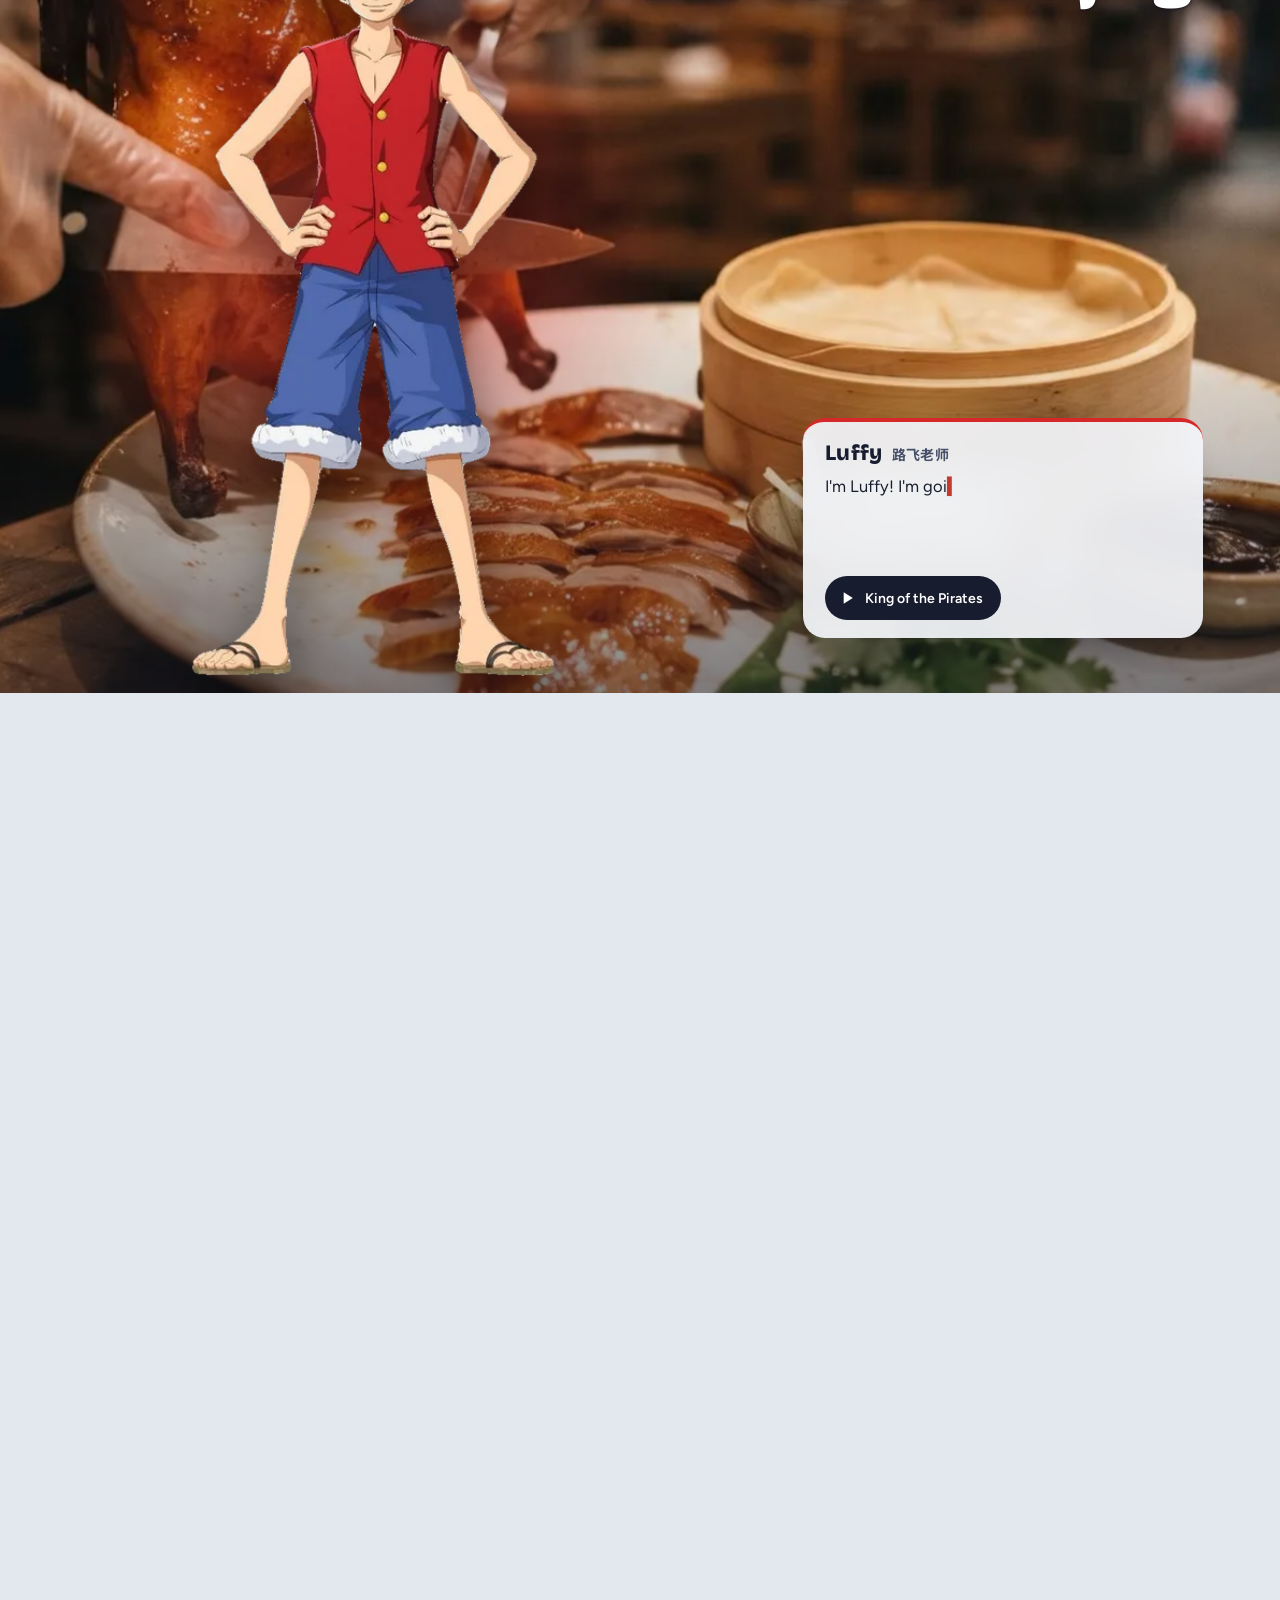
==== commit ad7cc761: "Add animated Beijing skyline and autumn Forbidden City pictures Co-Authored-By: Claude Sonnet 5.5 <n" ====
--- a/beijing/index.html
+++ b/beijing/index.html
@@ -206,7 +206,7 @@
 </section>
 <section class="ch" id="modern" data-i="6" style="--tc:#1E9BE0;--zoom:1" aria-labelledby="h-modern">
   <div class="fly"><div class="stage s-r">
-    <div class="bg" aria-hidden="true"><img src="assets/06-modern.webp" alt="" style="object-position:58% 40%" loading="lazy" decoding="async"></div>
+    <div class="bg hasv" aria-hidden="true"><img src="assets/06-modern.webp" alt="" style="object-position:58% 40%" loading="lazy" decoding="async"><video class="bgv" data-src="assets/loops/modern.mp4" muted loop playsinline preload="none" tabindex="-1" style="object-position:58% 40%"></video></div>
     <div class="shade" aria-hidden="true"></div>
     <div class="teacher" style="--ts:0.9" aria-hidden="true"><i class="glow"></i><img src="assets/teachers/doraemon.webp" alt="" loading="lazy" decoding="async"></div>
     <header class="hd"><p class="kick"><b>07</b> <span class="zh" lang="zh">现代</span> Modern Beijing</p><h2 id="h-modern">Tomorrow's capital</h2></header>
@@ -216,7 +216,7 @@
 </section>
 <section class="ch" id="transit" data-i="7" style="--tc:#C0392B;--zoom:1.5" aria-labelledby="h-transit">
   <div class="fly"><div class="stage s-l">
-    <div class="bg" aria-hidden="true"><img src="assets/06-modern.webp" alt="" style="object-position:78% 78%" loading="lazy" decoding="async"></div>
+    <div class="bg hasv" aria-hidden="true"><img src="assets/06-modern.webp" alt="" style="object-position:78% 78%" loading="lazy" decoding="async"><video class="bgv" data-src="assets/loops/modern.mp4" muted loop playsinline preload="none" tabindex="-1" style="object-position:78% 78%"></video></div>
     <div class="shade" aria-hidden="true"></div>
     <div class="teacher" style="--ts:0.8" aria-hidden="true"><i class="glow"></i><img src="assets/teachers/guts.webp" alt="" loading="lazy" decoding="async"></div>
     <header class="hd"><p class="kick"><b>08</b> <span class="zh" lang="zh">交通</span> Transit</p><h2 id="h-transit">Moving through the city</h2></header>
@@ -226,7 +226,7 @@
 </section>
 <section class="ch" id="parks" data-i="8" style="--tc:#3A8F6A;--zoom:1" aria-labelledby="h-parks">
   <div class="fly"><div class="stage s-r">
-    <div class="bg" aria-hidden="true"><img src="assets/07-autumn-park.webp" alt="" style="object-position:62% 45%" loading="lazy" decoding="async"></div>
+    <div class="bg hasv" aria-hidden="true"><img src="assets/07-autumn-park.webp" alt="" style="object-position:62% 45%" loading="lazy" decoding="async"><video class="bgv" data-src="assets/loops/park.mp4" muted loop playsinline preload="none" tabindex="-1" style="object-position:62% 45%"></video></div>
     <div class="shade" aria-hidden="true"></div>
     <div class="teacher" style="--ts:1" aria-hidden="true"><i class="glow"></i><img src="assets/teachers/levi.webp" alt="" loading="lazy" decoding="async"></div>
     <header class="hd"><p class="kick"><b>09</b> <span class="zh" lang="zh">公园</span> Parks and Hills</p><h2 id="h-parks">Beyond the walls: parks, hills and tombs</h2></header>
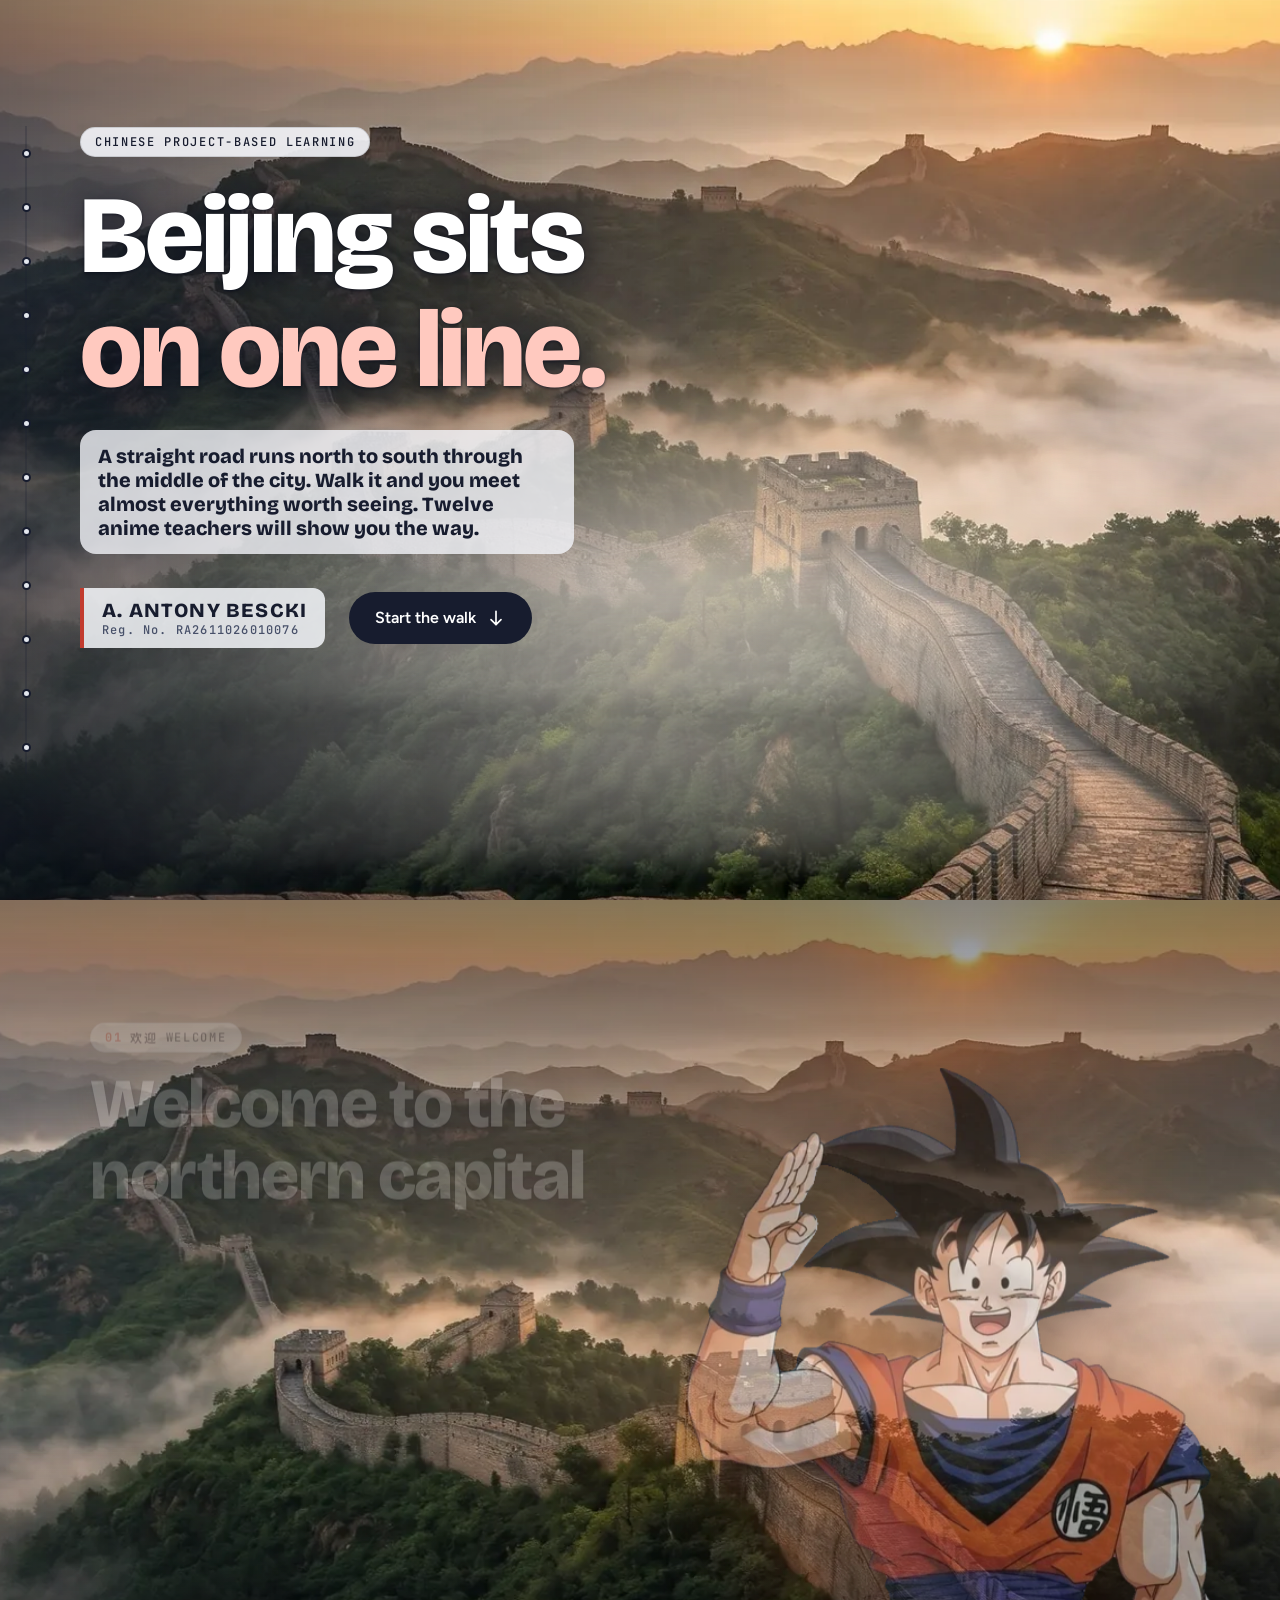
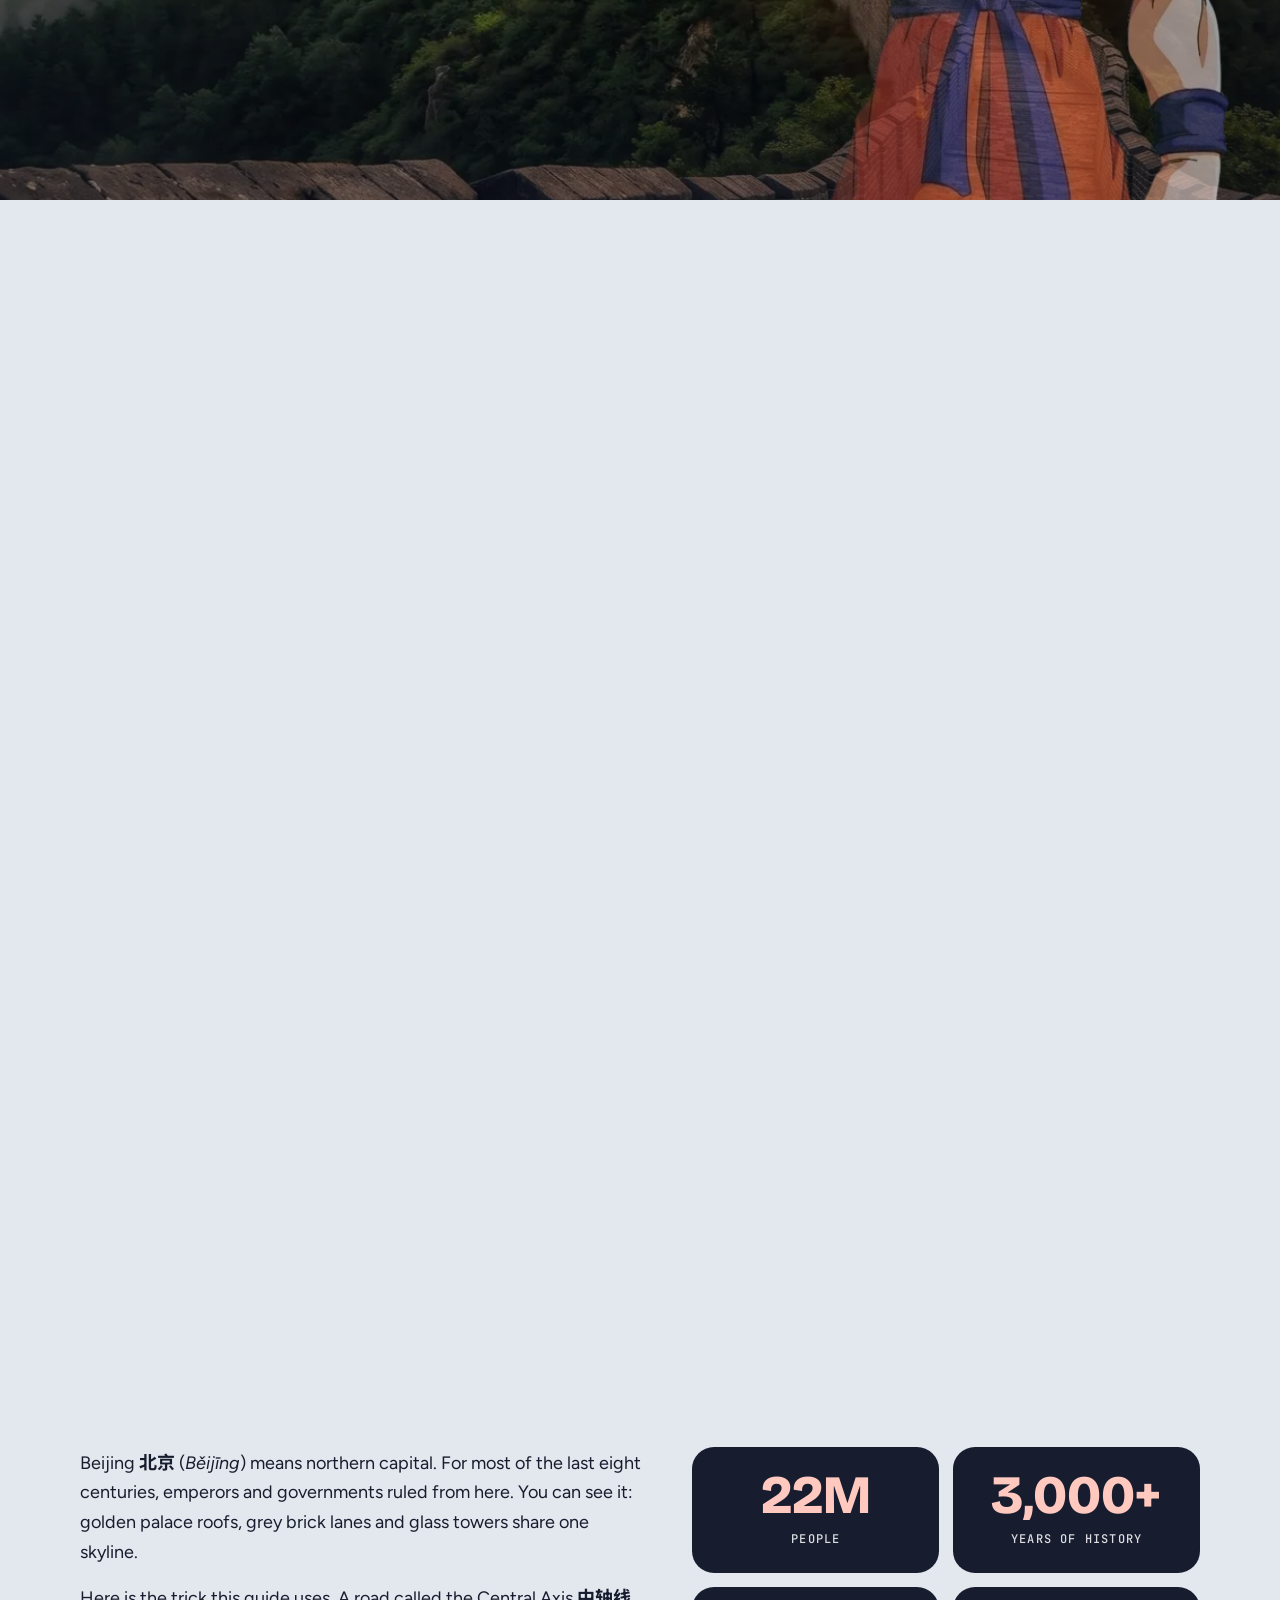
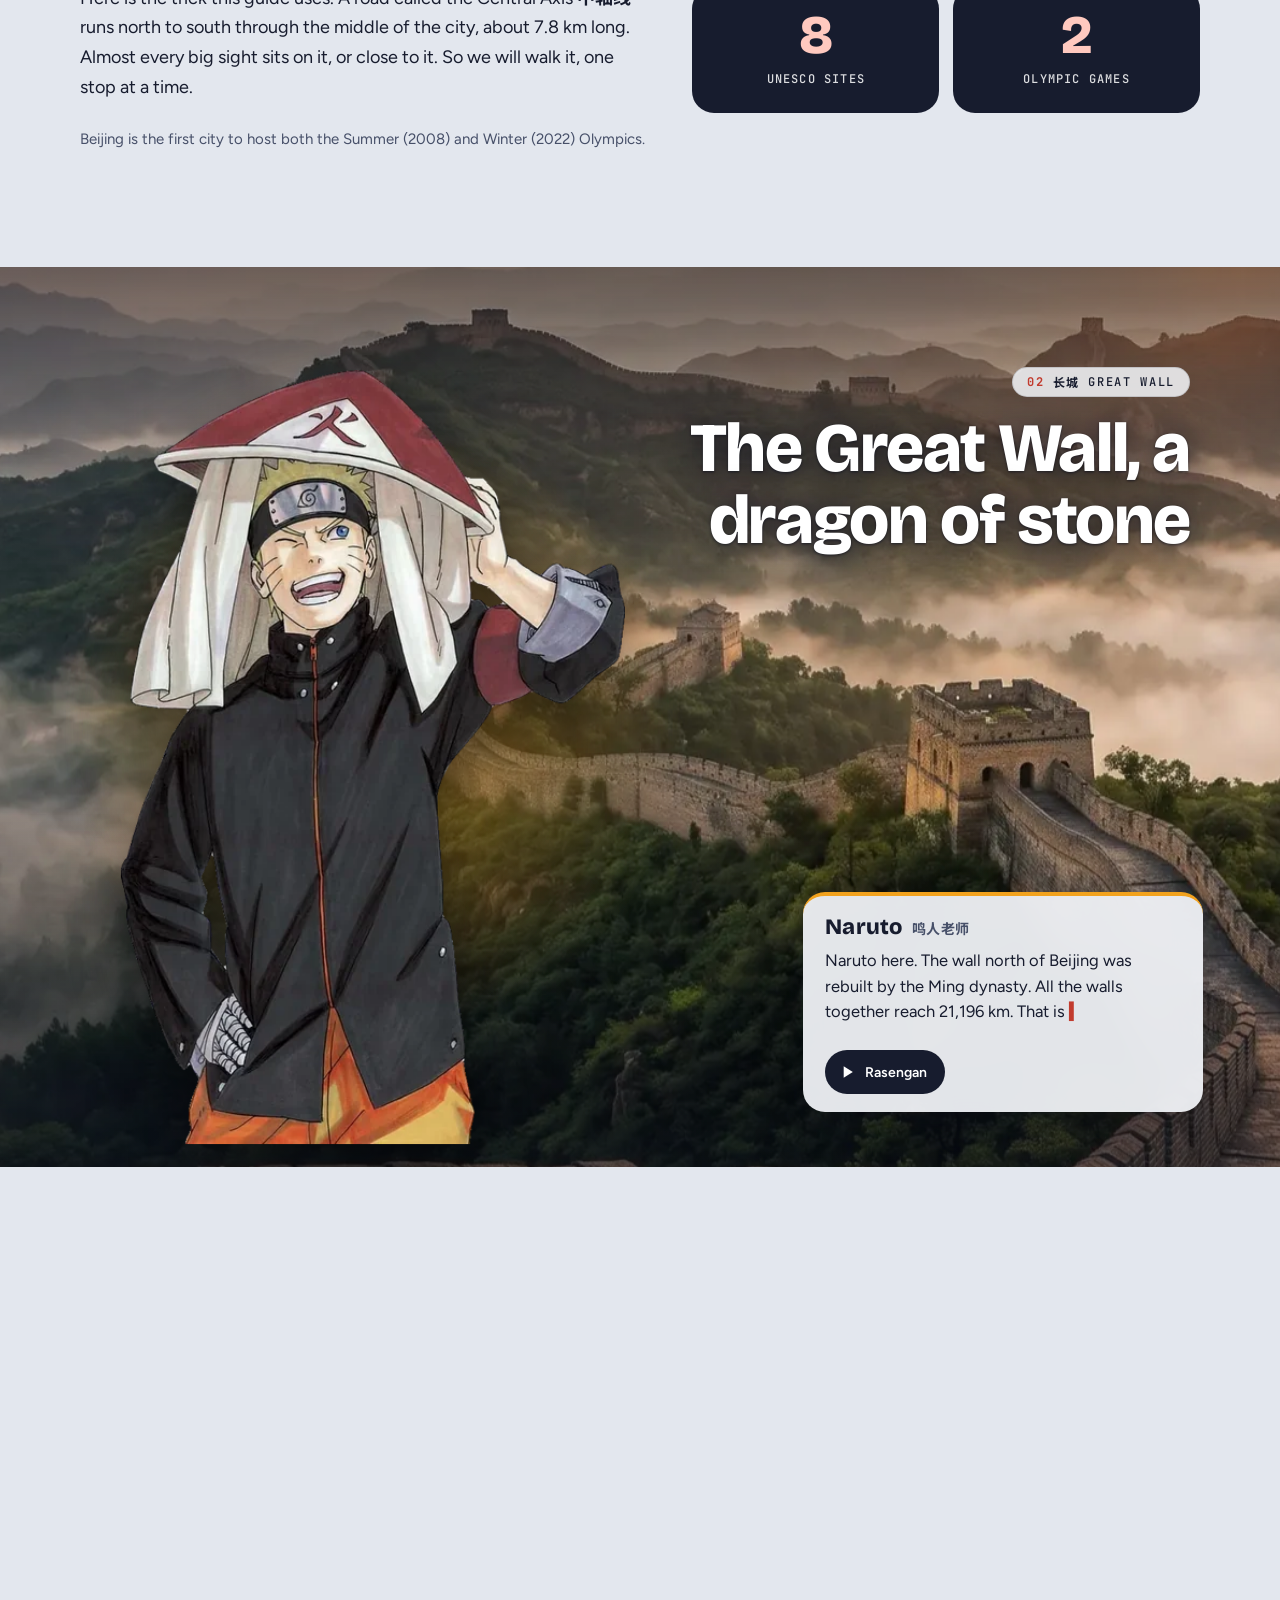
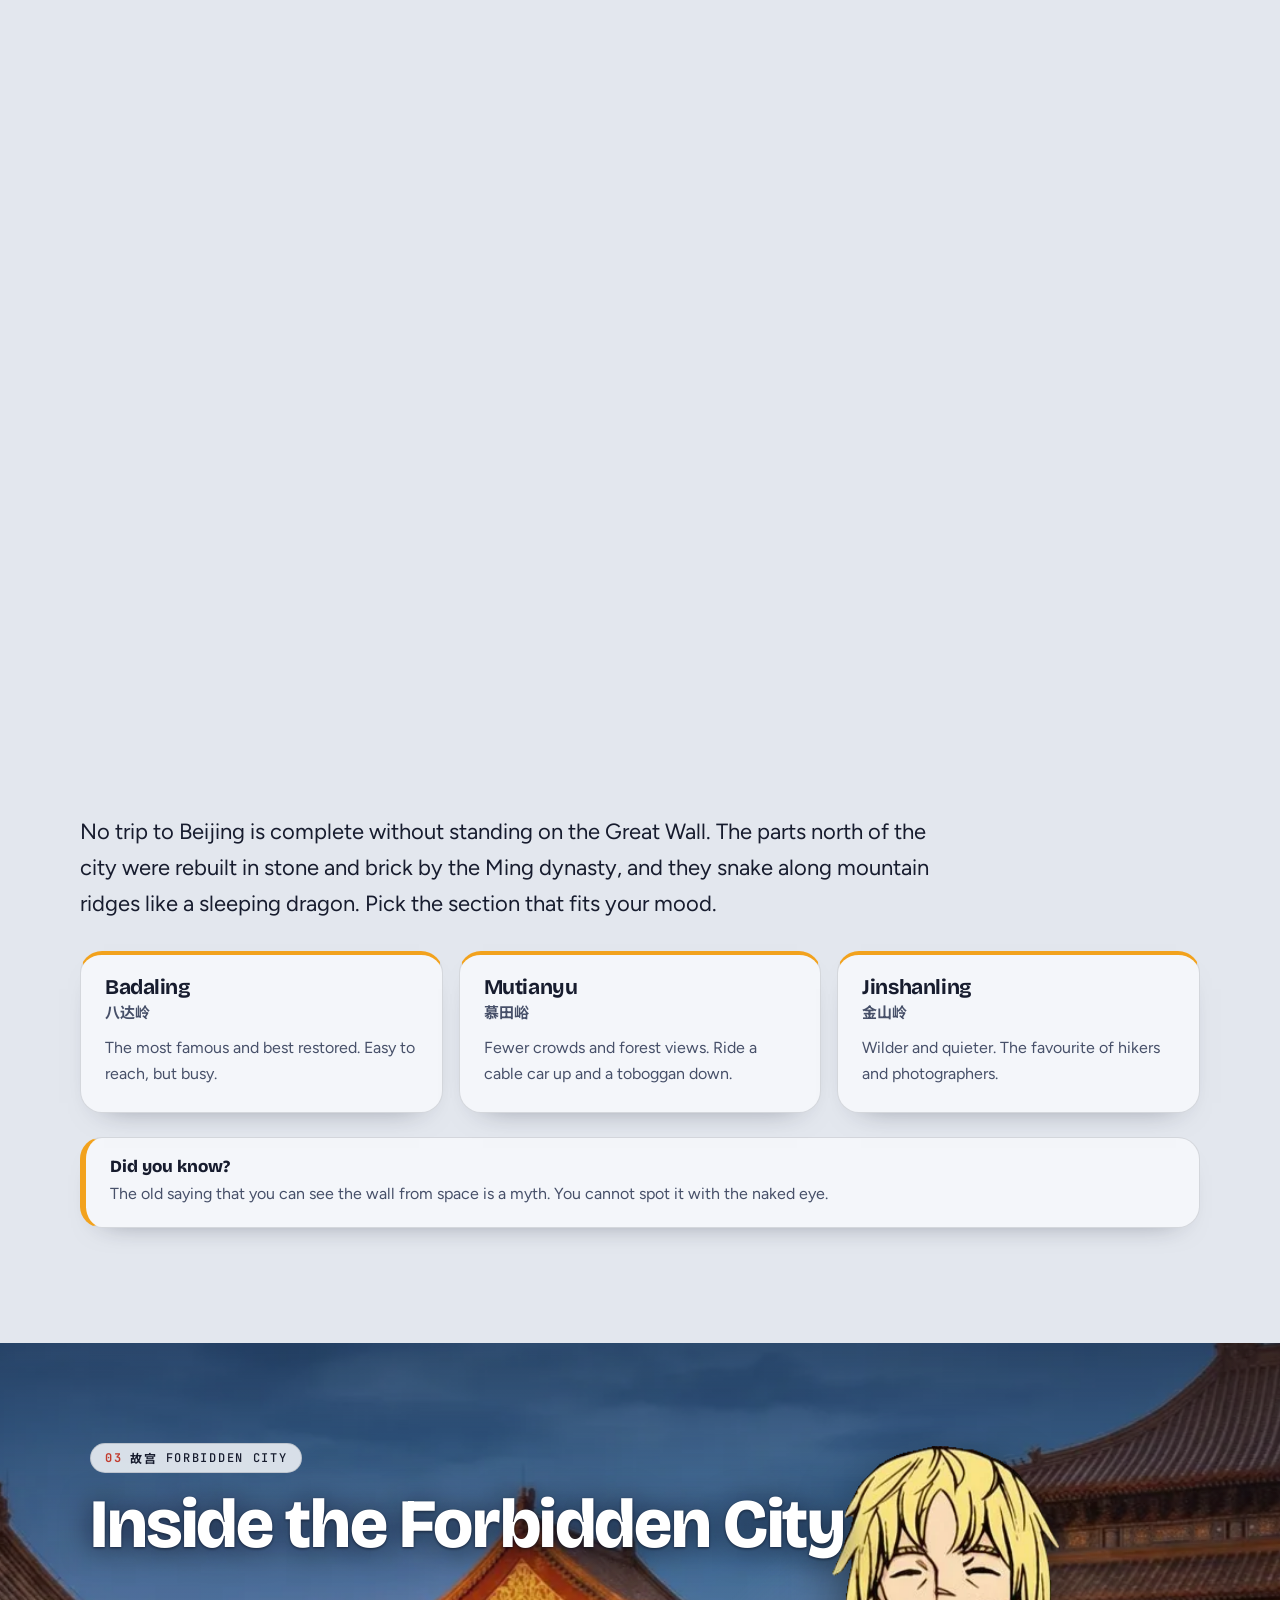
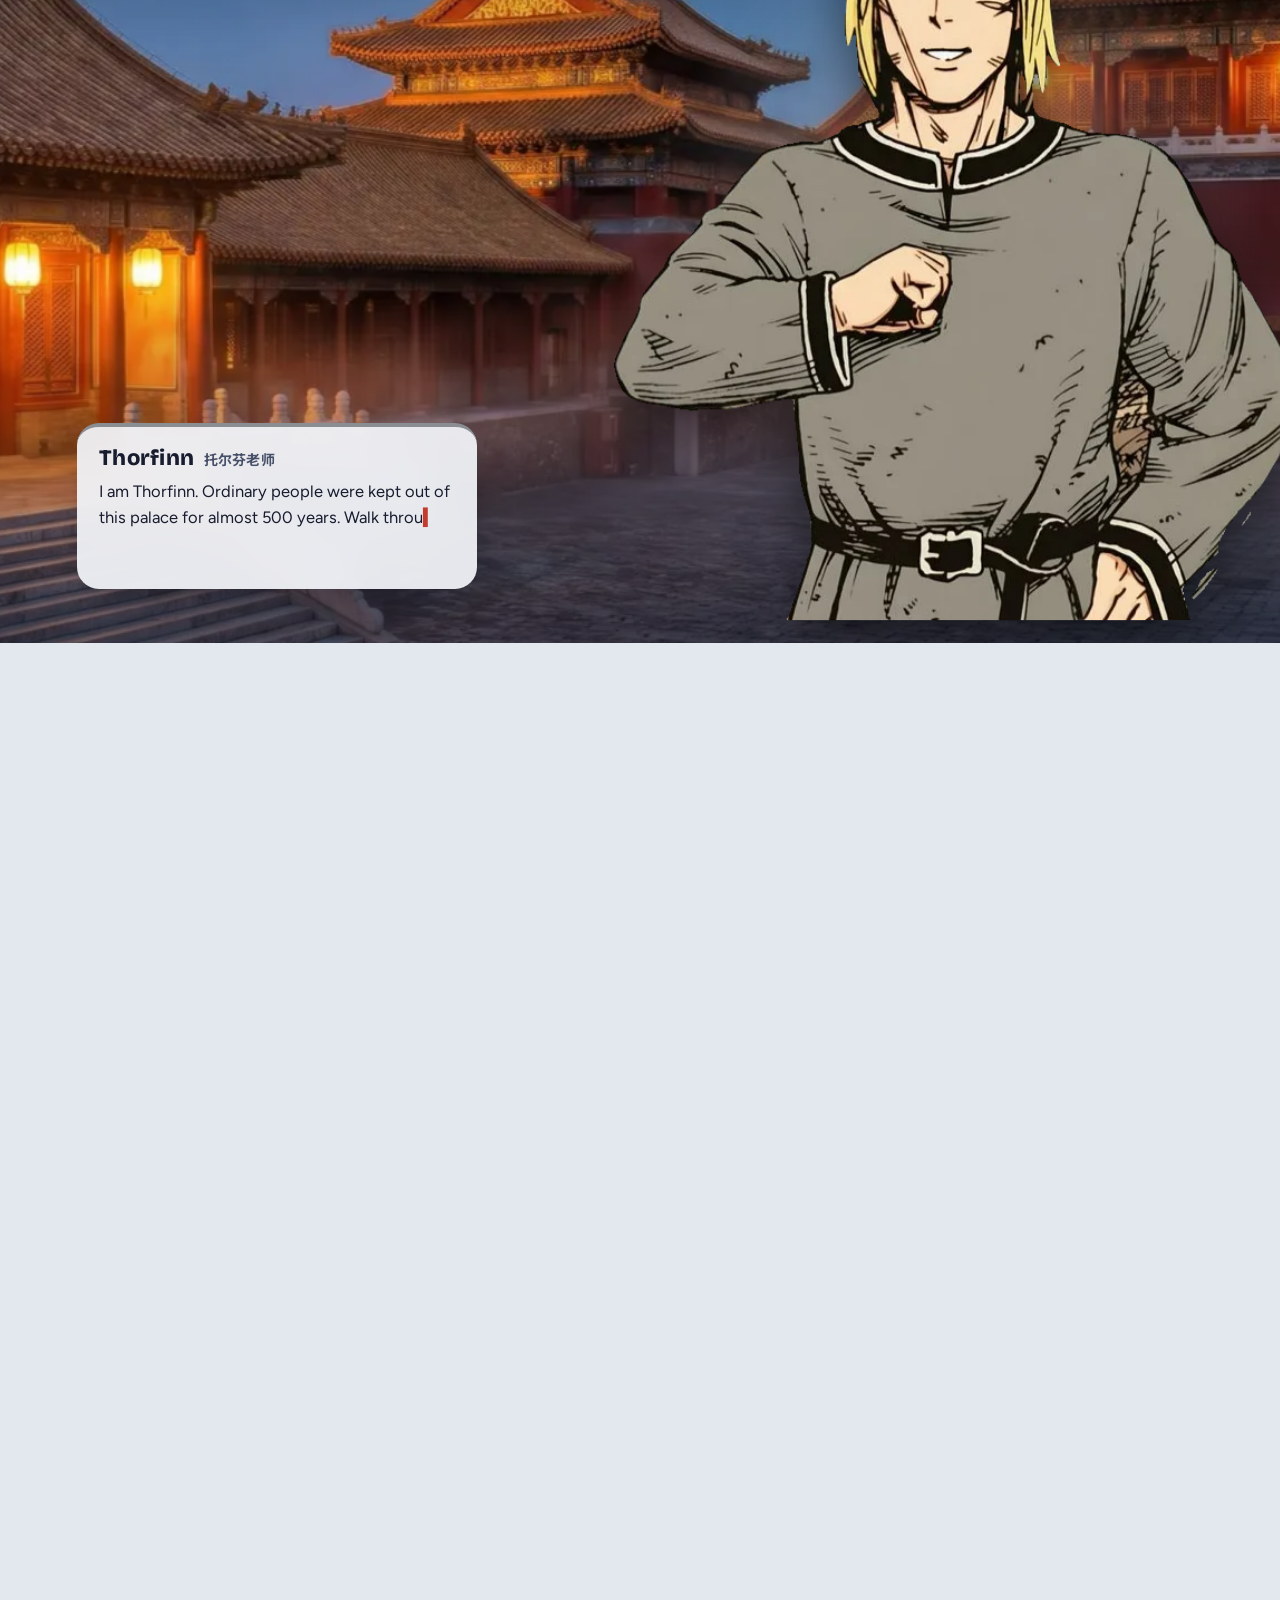
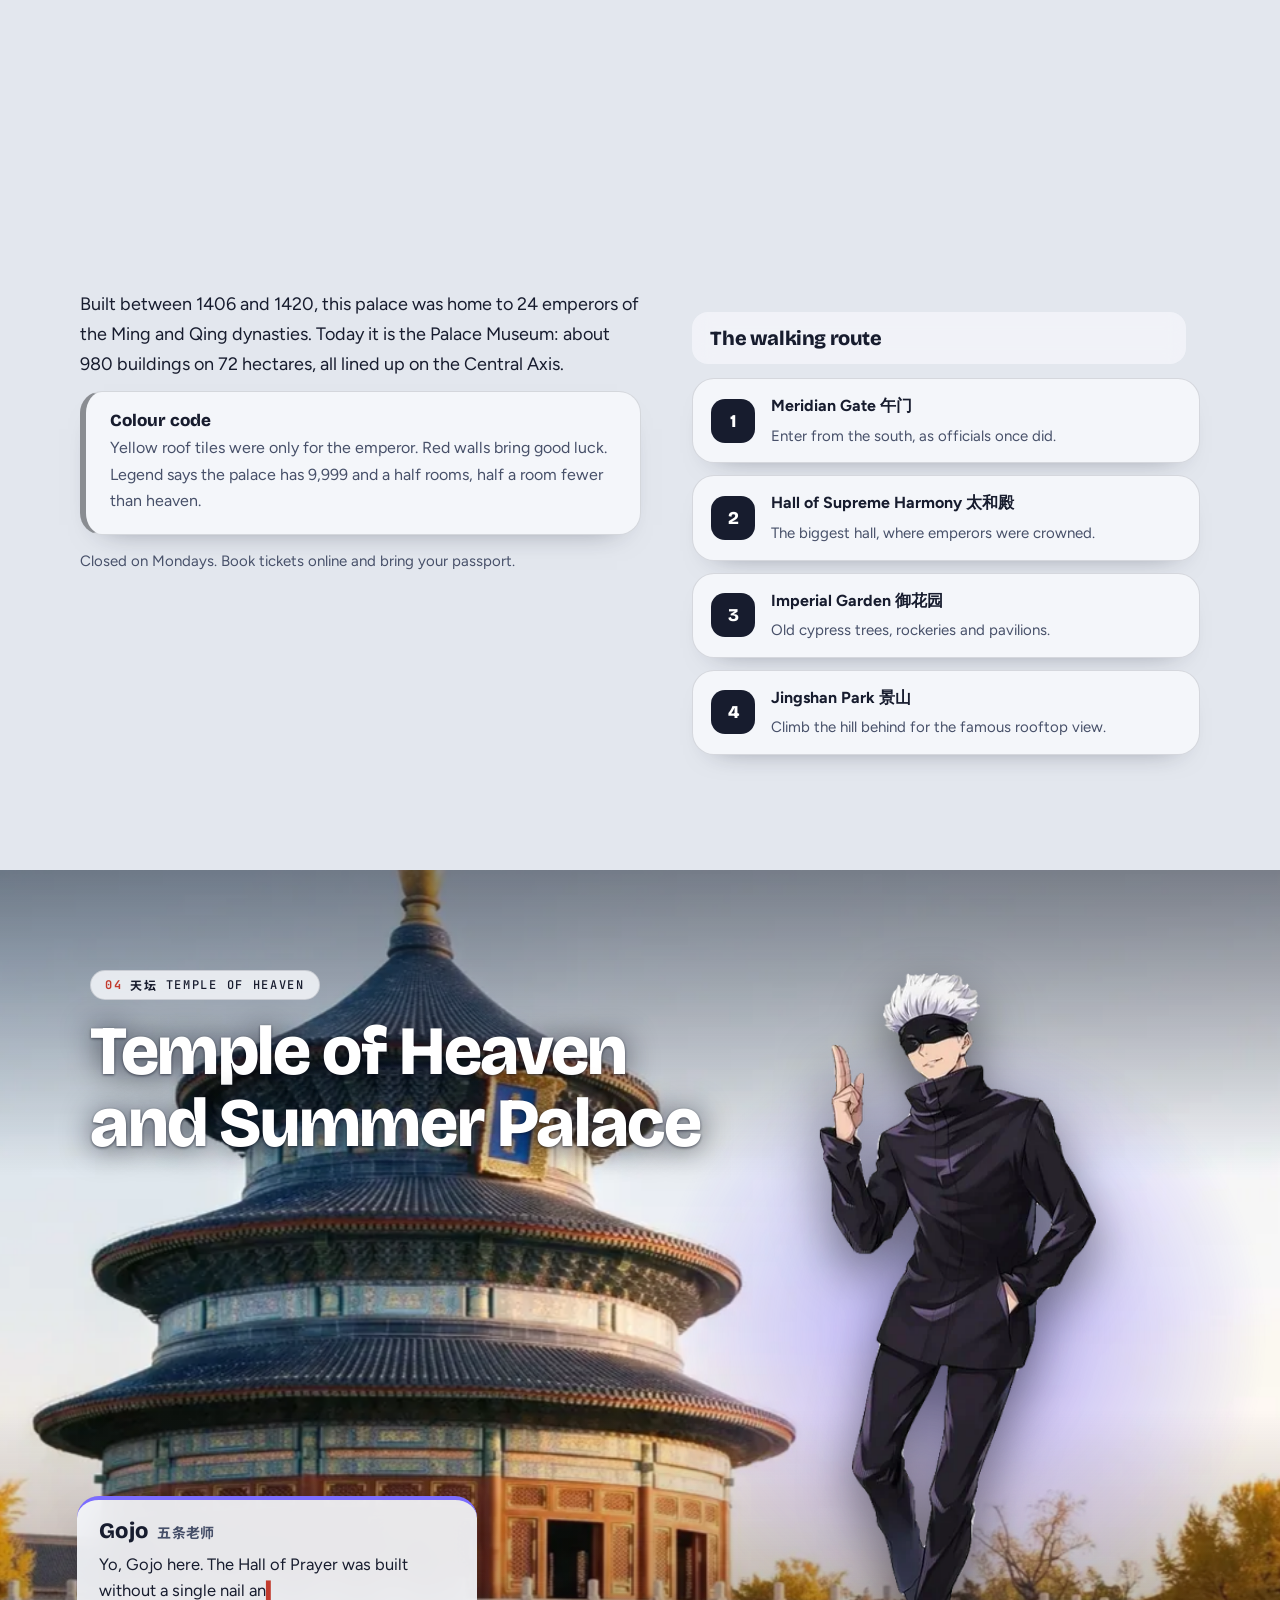
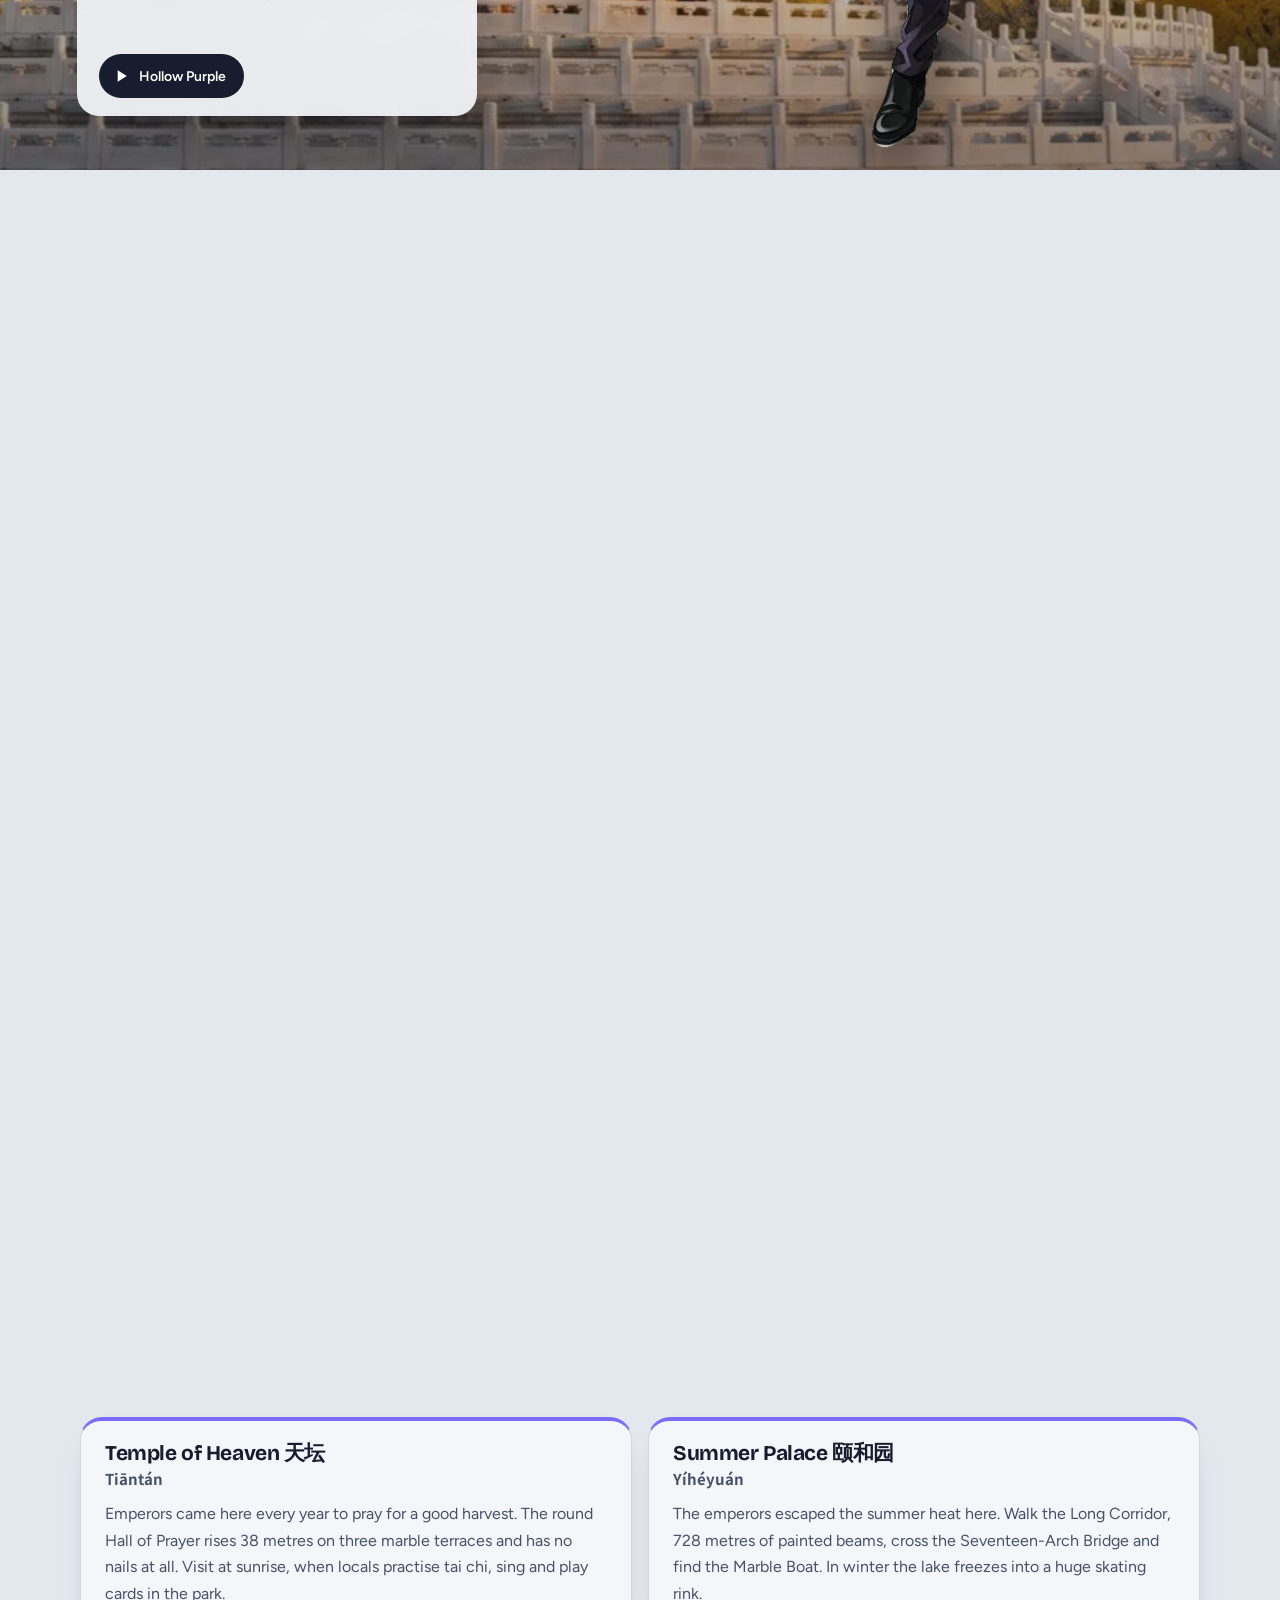
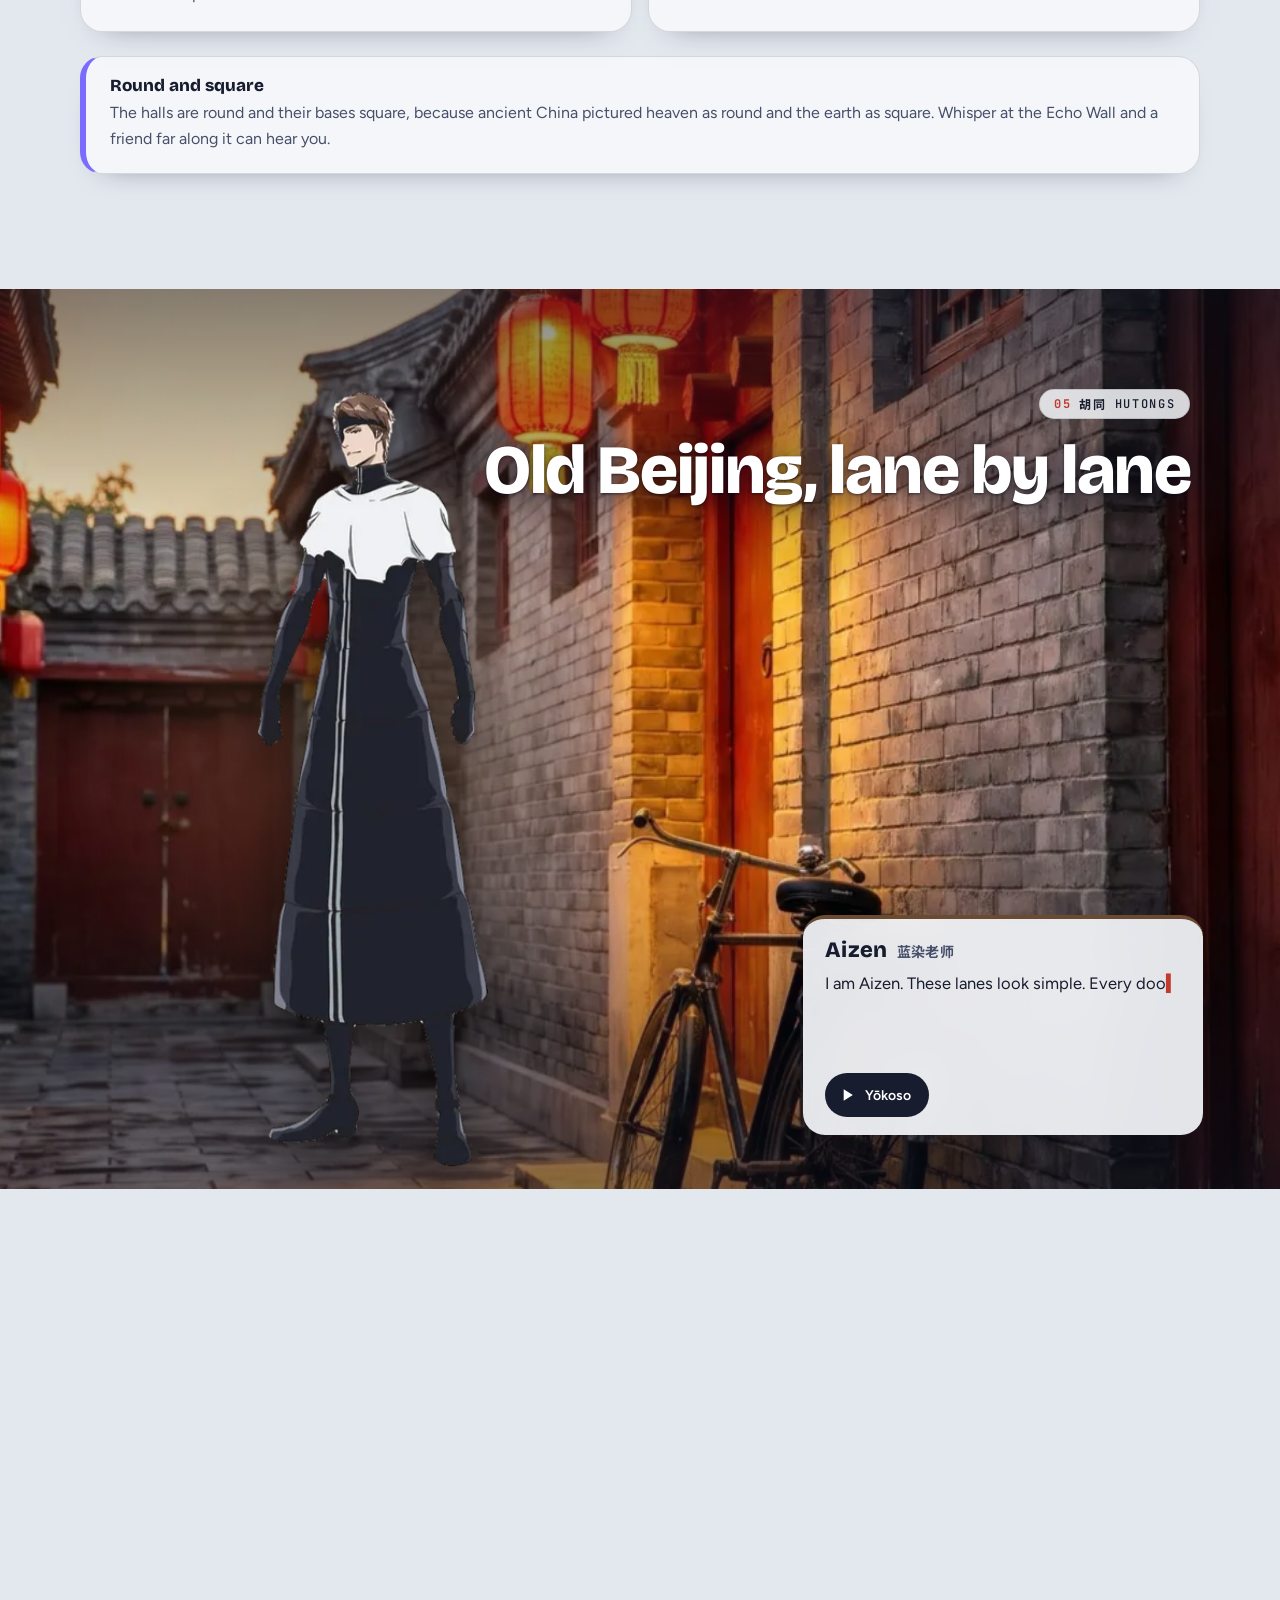
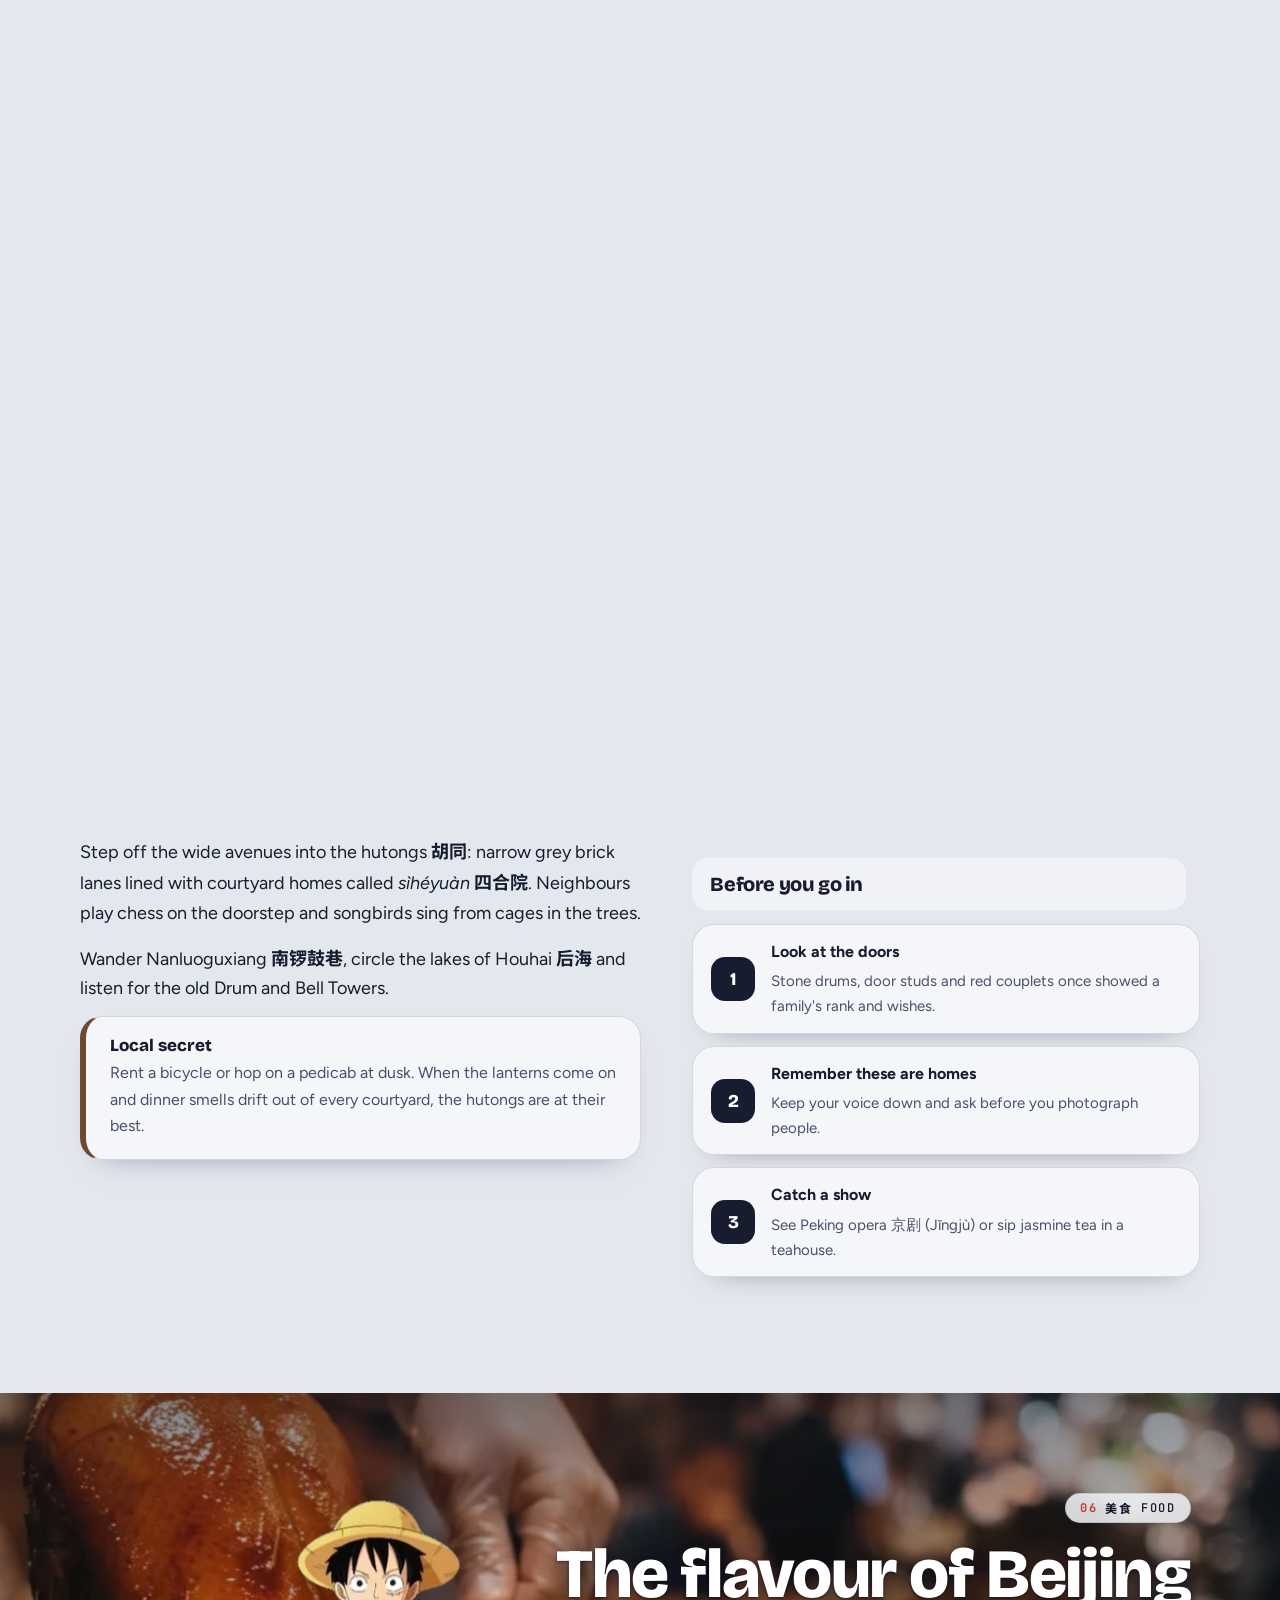
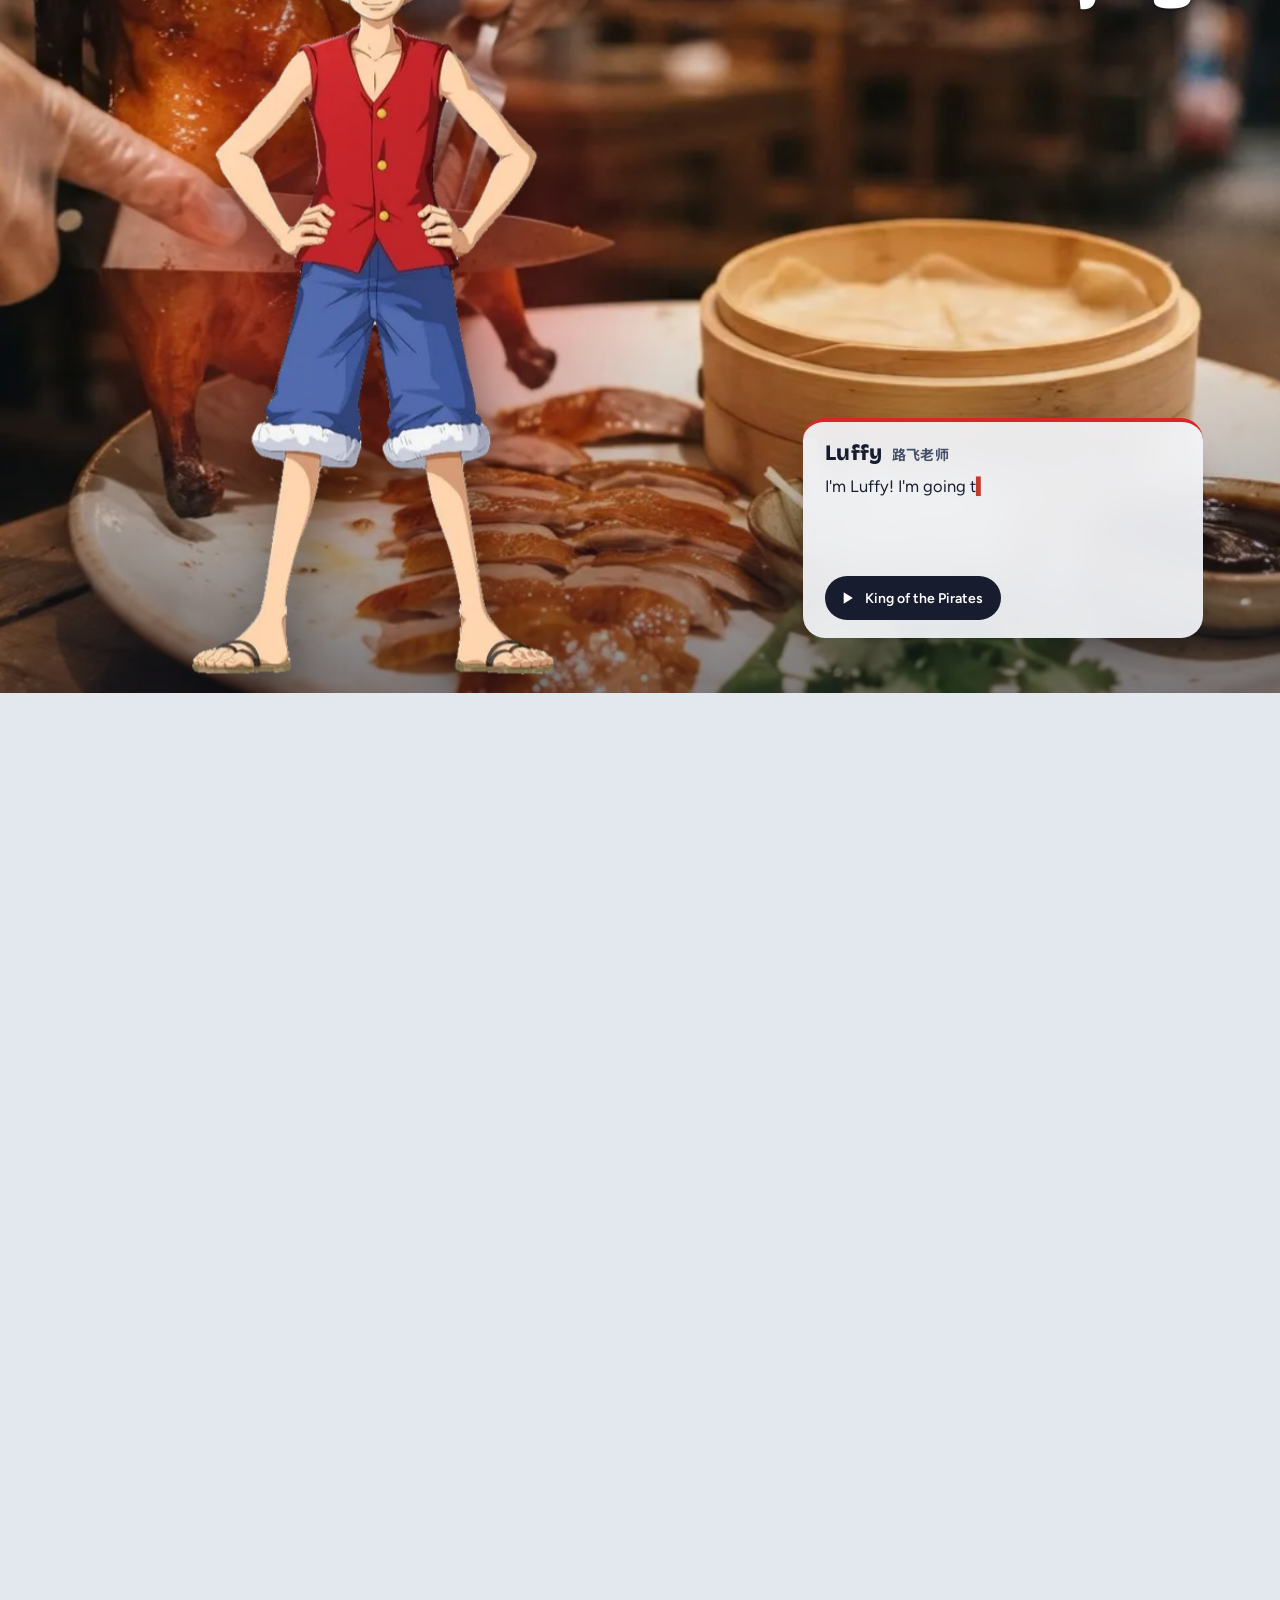
==== commit 80ced3eb: "Revert picture and animation update (not approved) Co-Authored-By: Claude Sonnet 5.5 <noreply@anthro" ====
--- a/beijing/index.html
+++ b/beijing/index.html
@@ -115,16 +115,6 @@
 
 .vbtn { display: inline-flex; align-items: center; gap: 8px; margin-top: 10px; min-height: 44px; padding: 0 18px 0 12px; border: 0; border-radius: 99px; background: var(--ink); color: #fff; font: 600 14px var(--body); cursor: pointer; transition: transform .2s var(--ease), background .2s; } .vbtn:hover { transform: translateY(-2px); background: #000; } .vbtn svg { width: 20px; height: 20px; fill: currentColor; } .vbtn.playing { background: var(--ac); } .vbtn.playing svg { animation: pulse2 .8s ease-in-out infinite alternate; } @keyframes pulse2 { to { transform: scale(1.25); } }
 .say-card { will-change: transform, opacity; } .stage .bg, .stage .teacher, .stage .hd, .stage .say-card { backface-visibility: hidden; }
-
-/* ambient life for every background: slow drift and a soft moving light; illustrated pictures also get a looping video on top */
-.bg img { animation: bgdrift 26s ease-in-out infinite alternate; transform-origin: 50% 50%; }
-@keyframes bgdrift { from { transform: scale(1.0) translate3d(-1.2%, 0, 0); } to { transform: scale(1.06) translate3d(1.2%, -.8%, 0); } }
-.bg::after { content: ""; position: absolute; inset: 0; pointer-events: none; mix-blend-mode: soft-light; background: linear-gradient(105deg, transparent 30%, rgba(255, 236, 190, .5) 48%, transparent 66%); background-size: 260% 100%; animation: bgshine 14s ease-in-out infinite alternate; opacity: .55; }
-@keyframes bgshine { from { background-position: 100% 0; } to { background-position: 0 0; } }
-.bg.hasv::after { display: none; }
-.bg .bgv { position: absolute; inset: 0; width: 100%; height: 100%; object-fit: cover; display: block; opacity: 0; transition: opacity .9s ease; }
-.bg .bgv.on { opacity: 1; } .bg.hasv img { animation: none; }
-@media (max-width: 767px) { .bg .bgv { display: none; } .bg.hasv img { animation: bgdrift 26s ease-in-out infinite alternate; } }
 </style>
 </head>
 <body>
@@ -154,9 +144,9 @@
   </div></div>
   <div class="wrap body tp-stats"><div class="two"><div class="prose r"><p>Beijing <span class="zh" lang="zh">北京</span> (<i>Běijīng</i>) means northern capital. For most of the last eight centuries, emperors and governments ruled from here. You can see it: golden palace roofs, grey brick lanes and glass towers share one skyline.</p><p>Here is the trick this guide uses. A road called the Central Axis <span class="zh" lang="zh">中轴线</span> runs north to south through the middle of the city, about 7.8 km long. Almost every big sight sits on it, or close to it. So we will walk it, one stop at a time.</p></div><div class="statrow"><div class="stat r"><b data-n="22" data-s="M">22M</b><span>people</span></div><div class="stat r"><b data-n="3000" data-s="+">3,000+</b><span>years of history</span></div><div class="stat r"><b data-n="8" data-s="">8</b><span>UNESCO sites</span></div><div class="stat r"><b data-n="2" data-s="">2</b><span>Olympic Games</span></div></div></div><p class="note r">Beijing is the first city to host both the Summer (2008) and Winter (2022) Olympics.</p></div>
 </section>
-<section class="ch" id="wall" data-i="1" style="--tc:#F2A21D;--zoom:1.2" aria-labelledby="h-wall">
-  <div class="fly"><div class="stage s-l">
-    <div class="bg hasv" aria-hidden="true"><img src="assets/01b-great-wall.webp" alt="" style="object-position:50% 50%" loading="eager" decoding="async"><video class="bgv" data-src="assets/loops/wall.mp4" muted loop playsinline preload="none" tabindex="-1" style="object-position:50% 50%"></video></div>
+<section class="ch" id="wall" data-i="1" style="--tc:#F2A21D;--zoom:1.35" aria-labelledby="h-wall">
+  <div class="fly"><div class="stage s-l">
+    <div class="bg" aria-hidden="true"><img src="assets/01-hero.webp" alt="" style="object-position:30% 62%" loading="eager" decoding="async"></div>
     <div class="shade" aria-hidden="true"></div>
     <div class="teacher" style="--ts:1" aria-hidden="true"><i class="glow"></i><img src="assets/teachers/naruto.webp" alt="" loading="lazy" decoding="async"></div>
     <header class="hd"><p class="kick"><b>02</b> <span class="zh" lang="zh">长城</span> Great Wall</p><h2 id="h-wall">The Great Wall, a dragon of stone</h2></header>
@@ -166,7 +156,7 @@
 </section>
 <section class="ch" id="forbidden" data-i="2" style="--tc:#8A8D92;--zoom:1" aria-labelledby="h-forbidden">
   <div class="fly"><div class="stage s-r">
-    <div class="bg hasv" aria-hidden="true"><img src="assets/02-forbidden-city.webp" alt="" style="object-position:50% 50%" loading="lazy" decoding="async"><video class="bgv" data-src="assets/loops/forbidden.mp4" muted loop playsinline preload="none" tabindex="-1" style="object-position:50% 50%"></video></div>
+    <div class="bg" aria-hidden="true"><img src="assets/02-forbidden-city.webp" alt="" style="object-position:50% 50%" loading="lazy" decoding="async"></div>
     <div class="shade" aria-hidden="true"></div>
     <div class="teacher" style="--ts:1" aria-hidden="true"><i class="glow"></i><img src="assets/teachers/thorfinn.webp" alt="" loading="lazy" decoding="async"></div>
     <header class="hd"><p class="kick"><b>03</b> <span class="zh" lang="zh">故宫</span> Forbidden City</p><h2 id="h-forbidden">Inside the Forbidden City</h2></header>
@@ -176,7 +166,7 @@
 </section>
 <section class="ch" id="temple" data-i="3" style="--tc:#7B6CFF;--zoom:1" aria-labelledby="h-temple">
   <div class="fly"><div class="stage s-r">
-    <div class="bg hasv" aria-hidden="true"><img src="assets/03-temple-of-heaven.webp" alt="" style="object-position:36% 50%" loading="lazy" decoding="async"><video class="bgv" data-src="assets/loops/temple.mp4" muted loop playsinline preload="none" tabindex="-1" style="object-position:36% 50%"></video></div>
+    <div class="bg" aria-hidden="true"><img src="assets/03-temple-of-heaven.webp" alt="" style="object-position:36% 50%" loading="lazy" decoding="async"></div>
     <div class="shade" aria-hidden="true"></div>
     <div class="teacher" style="--ts:1" aria-hidden="true"><i class="glow"></i><img src="assets/teachers/gojo.webp" alt="" loading="lazy" decoding="async"></div>
     <header class="hd"><p class="kick"><b>04</b> <span class="zh" lang="zh">天坛</span> Temple of Heaven</p><h2 id="h-temple">Temple of Heaven and Summer Palace</h2></header>
@@ -186,7 +176,7 @@
 </section>
 <section class="ch" id="hutong" data-i="4" style="--tc:#6B4A32;--zoom:1" aria-labelledby="h-hutong">
   <div class="fly"><div class="stage s-l">
-    <div class="bg hasv" aria-hidden="true"><img src="assets/04-hutong.webp" alt="" style="object-position:55% 50%" loading="lazy" decoding="async"><video class="bgv" data-src="assets/loops/hutong.mp4" muted loop playsinline preload="none" tabindex="-1" style="object-position:55% 50%"></video></div>
+    <div class="bg" aria-hidden="true"><img src="assets/04-hutong.webp" alt="" style="object-position:55% 50%" loading="lazy" decoding="async"></div>
     <div class="shade" aria-hidden="true"></div>
     <div class="teacher" style="--ts:1" aria-hidden="true"><i class="glow"></i><img src="assets/teachers/aizen.webp" alt="" loading="lazy" decoding="async"></div>
     <header class="hd"><p class="kick"><b>05</b> <span class="zh" lang="zh">胡同</span> Hutongs</p><h2 id="h-hutong">Old Beijing, lane by lane</h2></header>
@@ -206,7 +196,7 @@
 </section>
 <section class="ch" id="modern" data-i="6" style="--tc:#1E9BE0;--zoom:1" aria-labelledby="h-modern">
   <div class="fly"><div class="stage s-r">
-    <div class="bg hasv" aria-hidden="true"><img src="assets/06-modern.webp" alt="" style="object-position:58% 40%" loading="lazy" decoding="async"><video class="bgv" data-src="assets/loops/modern.mp4" muted loop playsinline preload="none" tabindex="-1" style="object-position:58% 40%"></video></div>
+    <div class="bg" aria-hidden="true"><img src="assets/06-modern.webp" alt="" style="object-position:58% 40%" loading="lazy" decoding="async"></div>
     <div class="shade" aria-hidden="true"></div>
     <div class="teacher" style="--ts:0.9" aria-hidden="true"><i class="glow"></i><img src="assets/teachers/doraemon.webp" alt="" loading="lazy" decoding="async"></div>
     <header class="hd"><p class="kick"><b>07</b> <span class="zh" lang="zh">现代</span> Modern Beijing</p><h2 id="h-modern">Tomorrow's capital</h2></header>
@@ -216,7 +206,7 @@
 </section>
 <section class="ch" id="transit" data-i="7" style="--tc:#C0392B;--zoom:1.5" aria-labelledby="h-transit">
   <div class="fly"><div class="stage s-l">
-    <div class="bg hasv" aria-hidden="true"><img src="assets/06-modern.webp" alt="" style="object-position:78% 78%" loading="lazy" decoding="async"><video class="bgv" data-src="assets/loops/modern.mp4" muted loop playsinline preload="none" tabindex="-1" style="object-position:78% 78%"></video></div>
+    <div class="bg" aria-hidden="true"><img src="assets/06-modern.webp" alt="" style="object-position:78% 78%" loading="lazy" decoding="async"></div>
     <div class="shade" aria-hidden="true"></div>
     <div class="teacher" style="--ts:0.8" aria-hidden="true"><i class="glow"></i><img src="assets/teachers/guts.webp" alt="" loading="lazy" decoding="async"></div>
     <header class="hd"><p class="kick"><b>08</b> <span class="zh" lang="zh">交通</span> Transit</p><h2 id="h-transit">Moving through the city</h2></header>
@@ -226,7 +216,7 @@
 </section>
 <section class="ch" id="parks" data-i="8" style="--tc:#3A8F6A;--zoom:1" aria-labelledby="h-parks">
   <div class="fly"><div class="stage s-r">
-    <div class="bg hasv" aria-hidden="true"><img src="assets/07-autumn-park.webp" alt="" style="object-position:62% 45%" loading="lazy" decoding="async"><video class="bgv" data-src="assets/loops/park.mp4" muted loop playsinline preload="none" tabindex="-1" style="object-position:62% 45%"></video></div>
+    <div class="bg" aria-hidden="true"><img src="assets/07-autumn-park.webp" alt="" style="object-position:62% 45%" loading="lazy" decoding="async"></div>
     <div class="shade" aria-hidden="true"></div>
     <div class="teacher" style="--ts:1" aria-hidden="true"><i class="glow"></i><img src="assets/teachers/levi.webp" alt="" loading="lazy" decoding="async"></div>
     <header class="hd"><p class="kick"><b>09</b> <span class="zh" lang="zh">公园</span> Parks and Hills</p><h2 id="h-parks">Beyond the walls: parks, hills and tombs</h2></header>
@@ -256,7 +246,7 @@
 </section>
 <section class="ch" id="itinerary" data-i="11" style="--tc:#5C9A5A;--zoom:1.5" aria-labelledby="h-itinerary">
   <div class="fly"><div class="stage s-r">
-    <div class="bg hasv" aria-hidden="true"><img src="assets/03-temple-of-heaven.webp" alt="" style="object-position:80% 45%" loading="lazy" decoding="async"><video class="bgv" data-src="assets/loops/temple.mp4" muted loop playsinline preload="none" tabindex="-1" style="object-position:80% 45%"></video></div>
+    <div class="bg" aria-hidden="true"><img src="assets/03-temple-of-heaven.webp" alt="" style="object-position:80% 45%" loading="lazy" decoding="async"></div>
     <div class="shade" aria-hidden="true"></div>
     <div class="teacher" style="--ts:0.86" aria-hidden="true"><i class="glow"></i><img src="assets/teachers/totoro.webp" alt="" loading="lazy" decoding="async"></div>
     <header class="hd"><p class="kick"><b>12</b> <span class="zh" lang="zh">三日</span> Three Days</p><h2 id="h-itinerary">Three perfect days</h2></header>
@@ -360,22 +350,6 @@
 
   /* smooth in-page jumps land on the card moment of a chapter */
   document.querySelectorAll('.axis a').forEach(function (a) { a.addEventListener('click', function (e) { var t = document.querySelector(a.getAttribute('href')); if (!t) return; e.preventDefault(); var f = t.querySelector('.fly'), y = f.getBoundingClientRect().top + scrollY + (f.offsetHeight - innerHeight) * .5; scrollTo({ top: y, behavior: reduce ? 'auto' : 'smooth' }); }); });
-  /* looping picture videos: only the ones on screen play; phones, reduced motion and data saver keep the still picture */
-  (function () {
-    var conn = navigator.connection || {}, vids = document.querySelectorAll('.bgv');
-    if (!vids.length) return;
-    if (reduce || innerWidth < 768 || conn.saveData || /2g/.test(conn.effectiveType || '')) return;
-    var io = new IntersectionObserver(function (es) {
-      es.forEach(function (e) {
-        var v = e.target;
-        if (e.isIntersecting) {
-          if (!v.src) v.src = v.getAttribute('data-src');
-          var p = v.play(); if (p && p.then) p.then(function () { v.classList.add('on'); }, function () {});
-        } else v.pause();
-      });
-    }, { rootMargin: '30% 0px' });
-    vids.forEach(function (v) { io.observe(v); });
-  })();
 })();
 
 (function () {
@@ -383,7 +357,6 @@
   function stop() { if (cur) cur.classList.remove('playing'); cur = null; }
   a.addEventListener('ended', stop);
   document.querySelectorAll('.vbtn').forEach(function (b) { b.addEventListener('click', function () { if (cur === b) { a.pause(); stop(); return; } stop(); a.src = b.getAttribute('data-v'); a.currentTime = 0; a.play().catch(function () {}); b.classList.add('playing'); cur = b; }); });
-
 })();
 </script>
 </body>
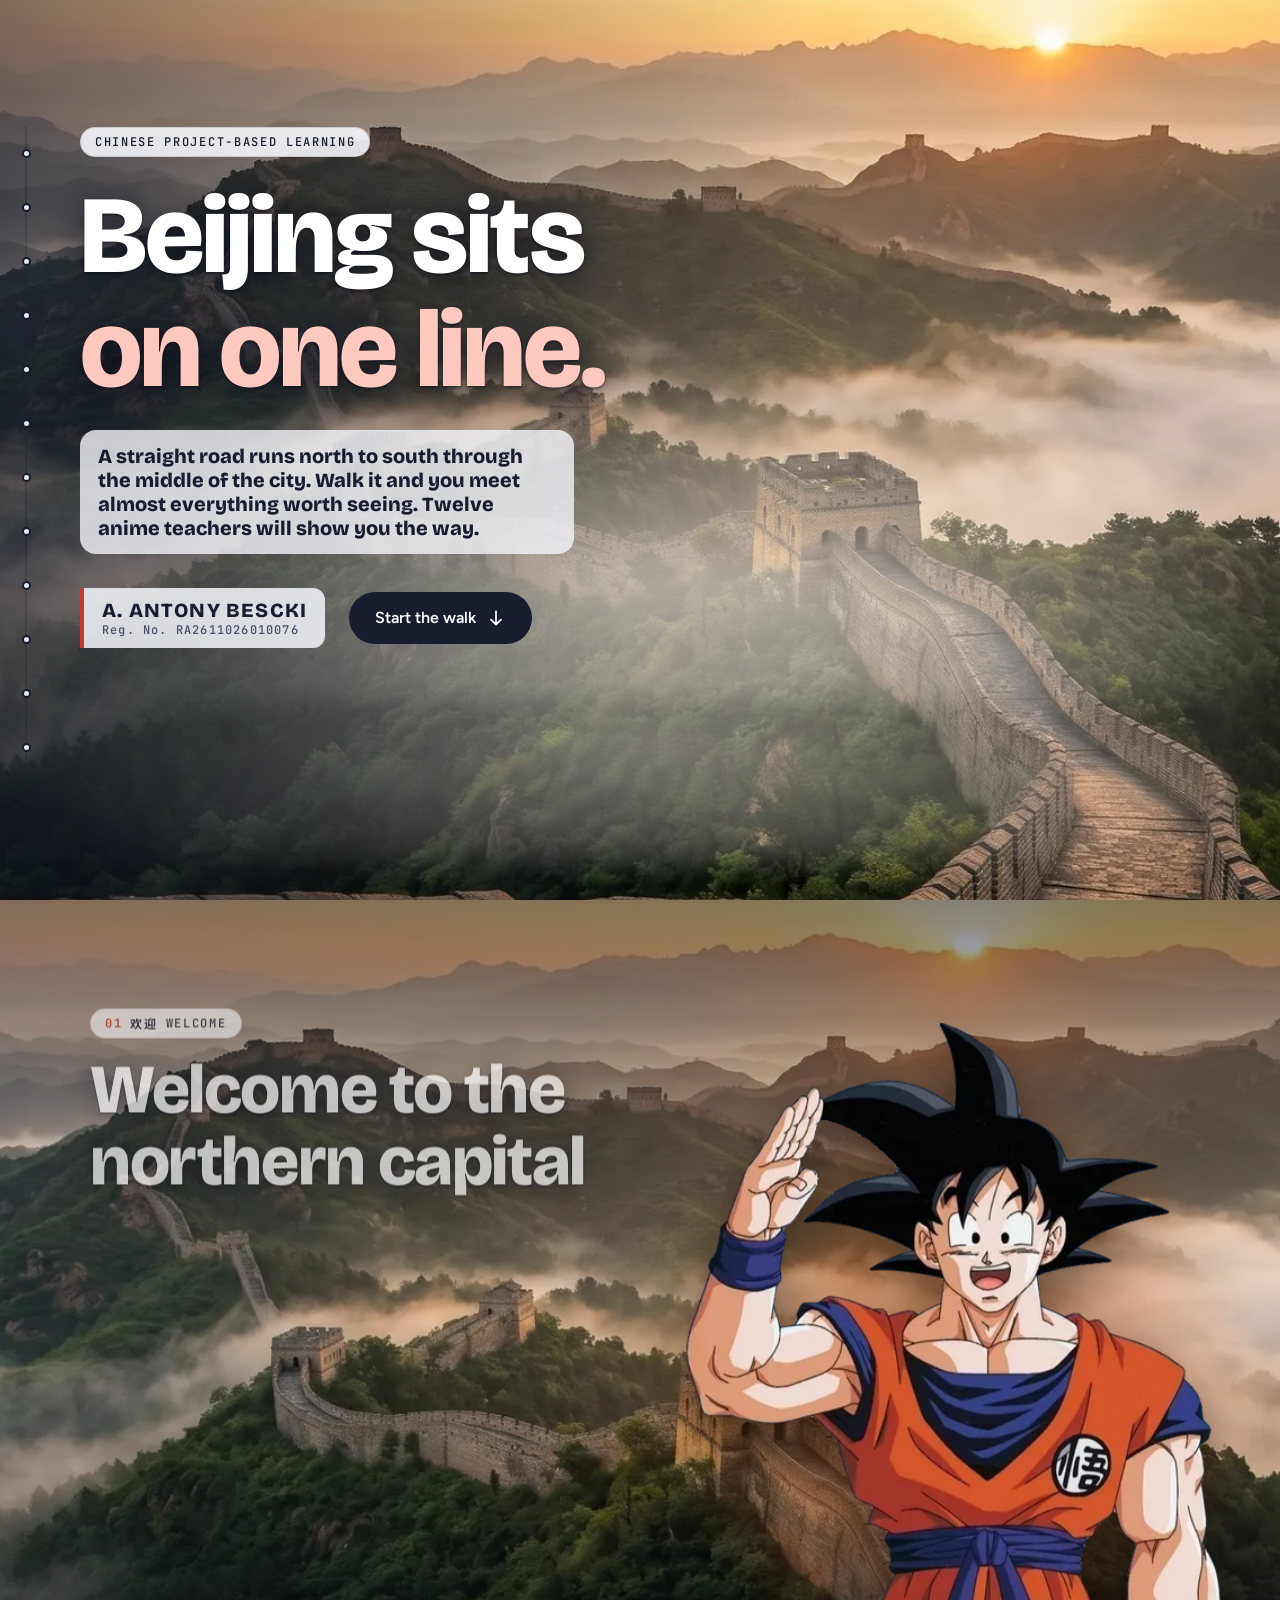
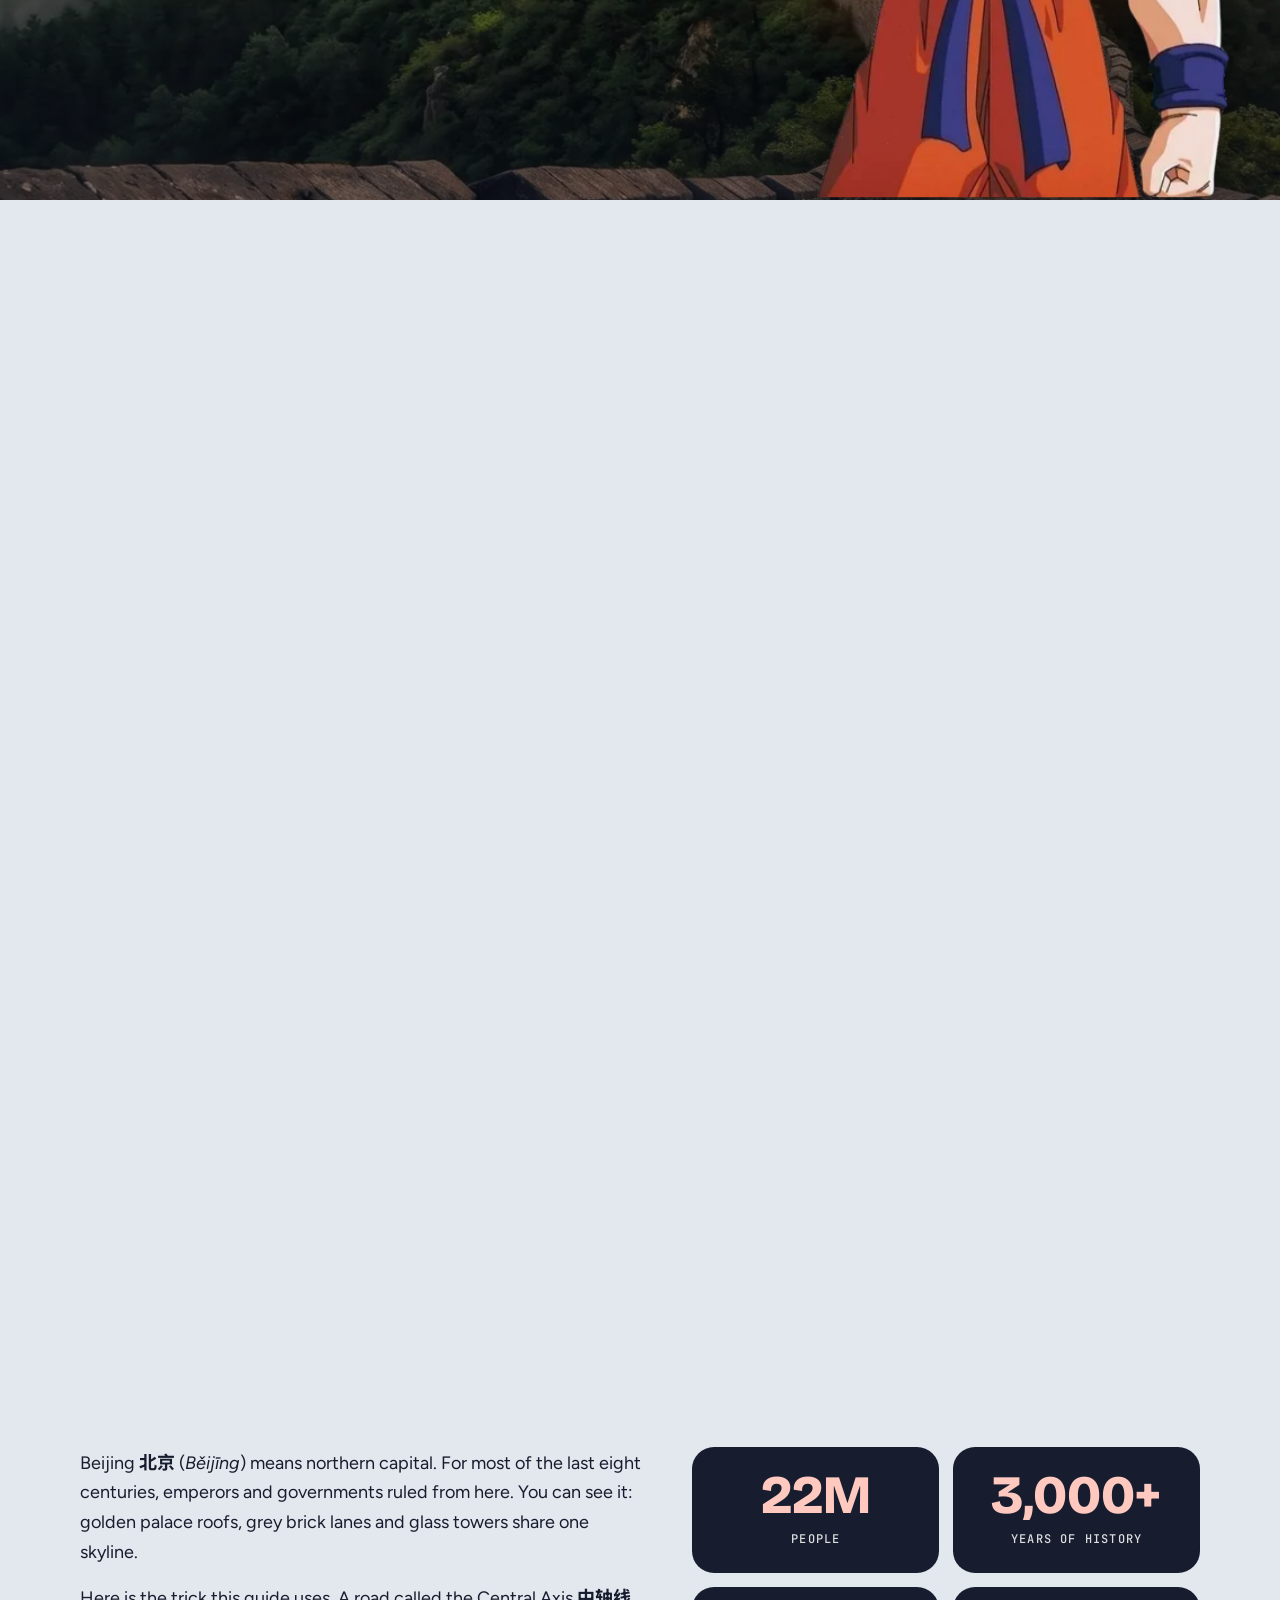
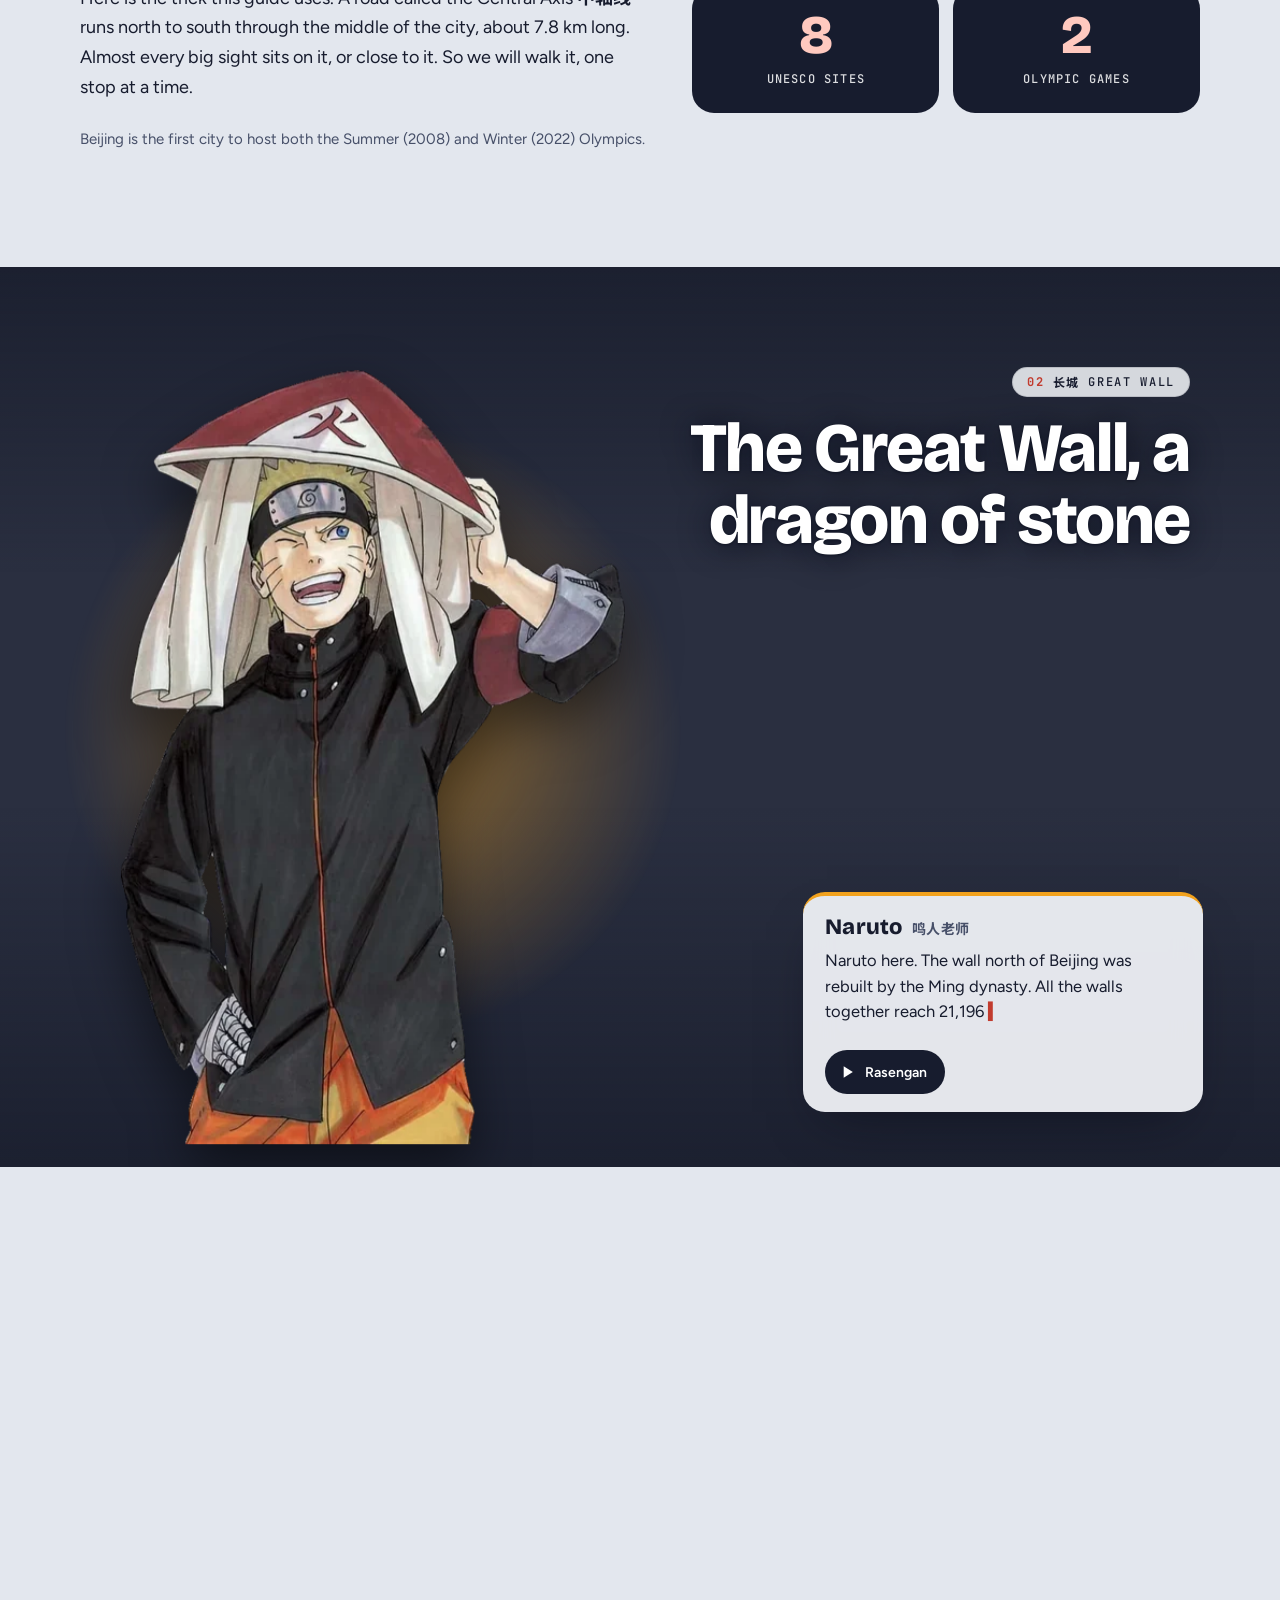
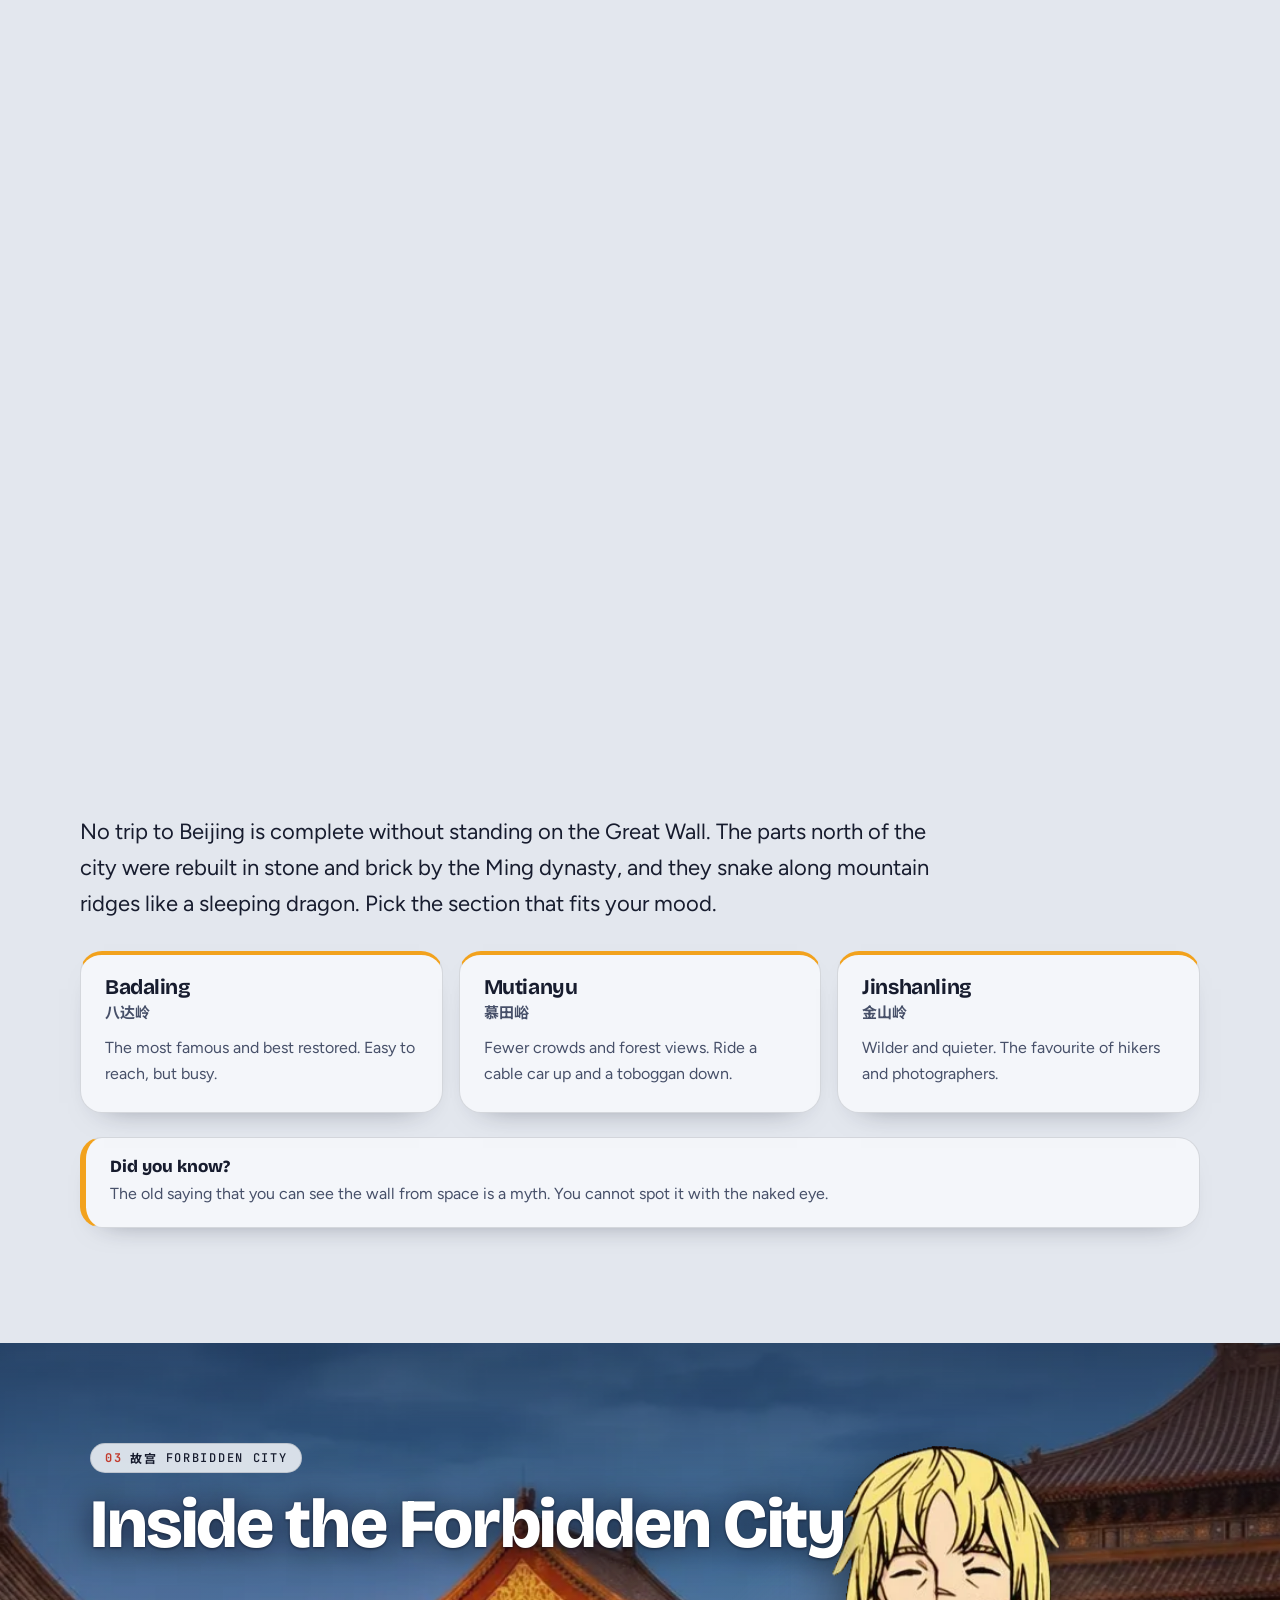
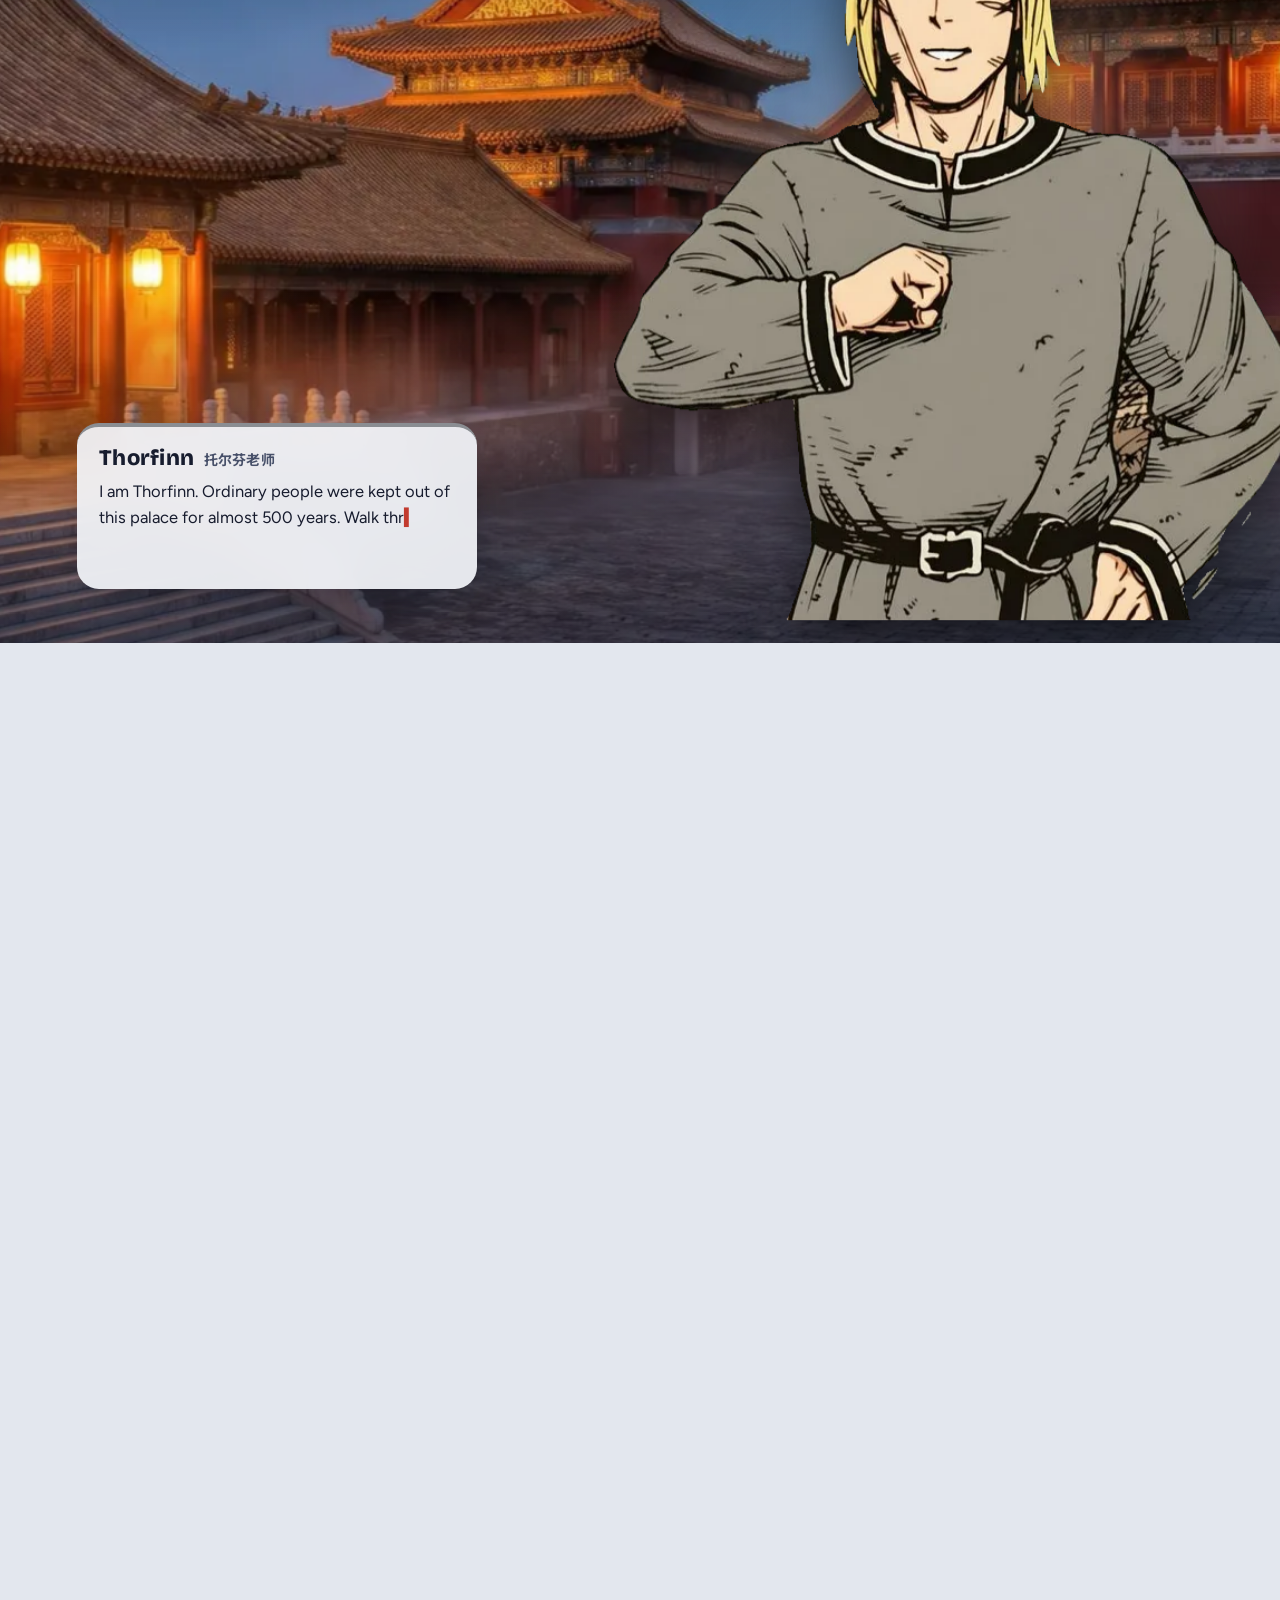
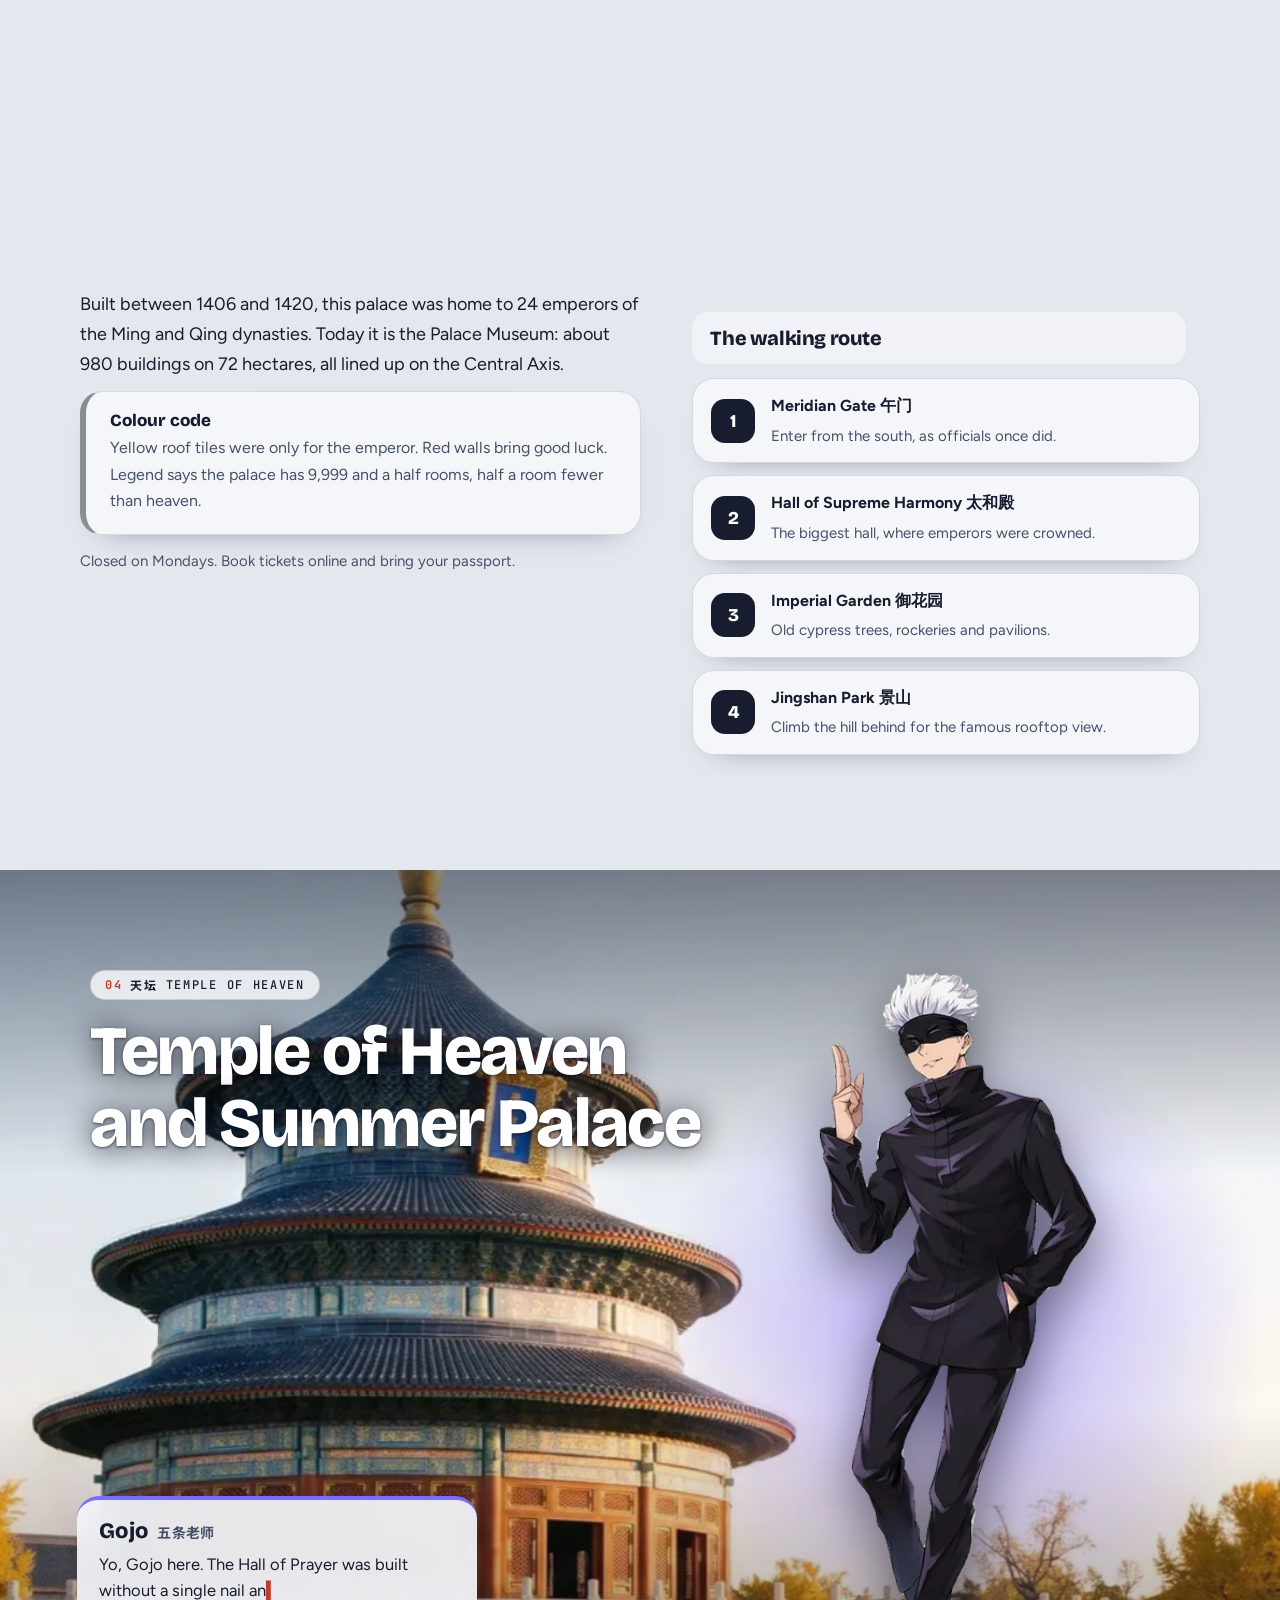
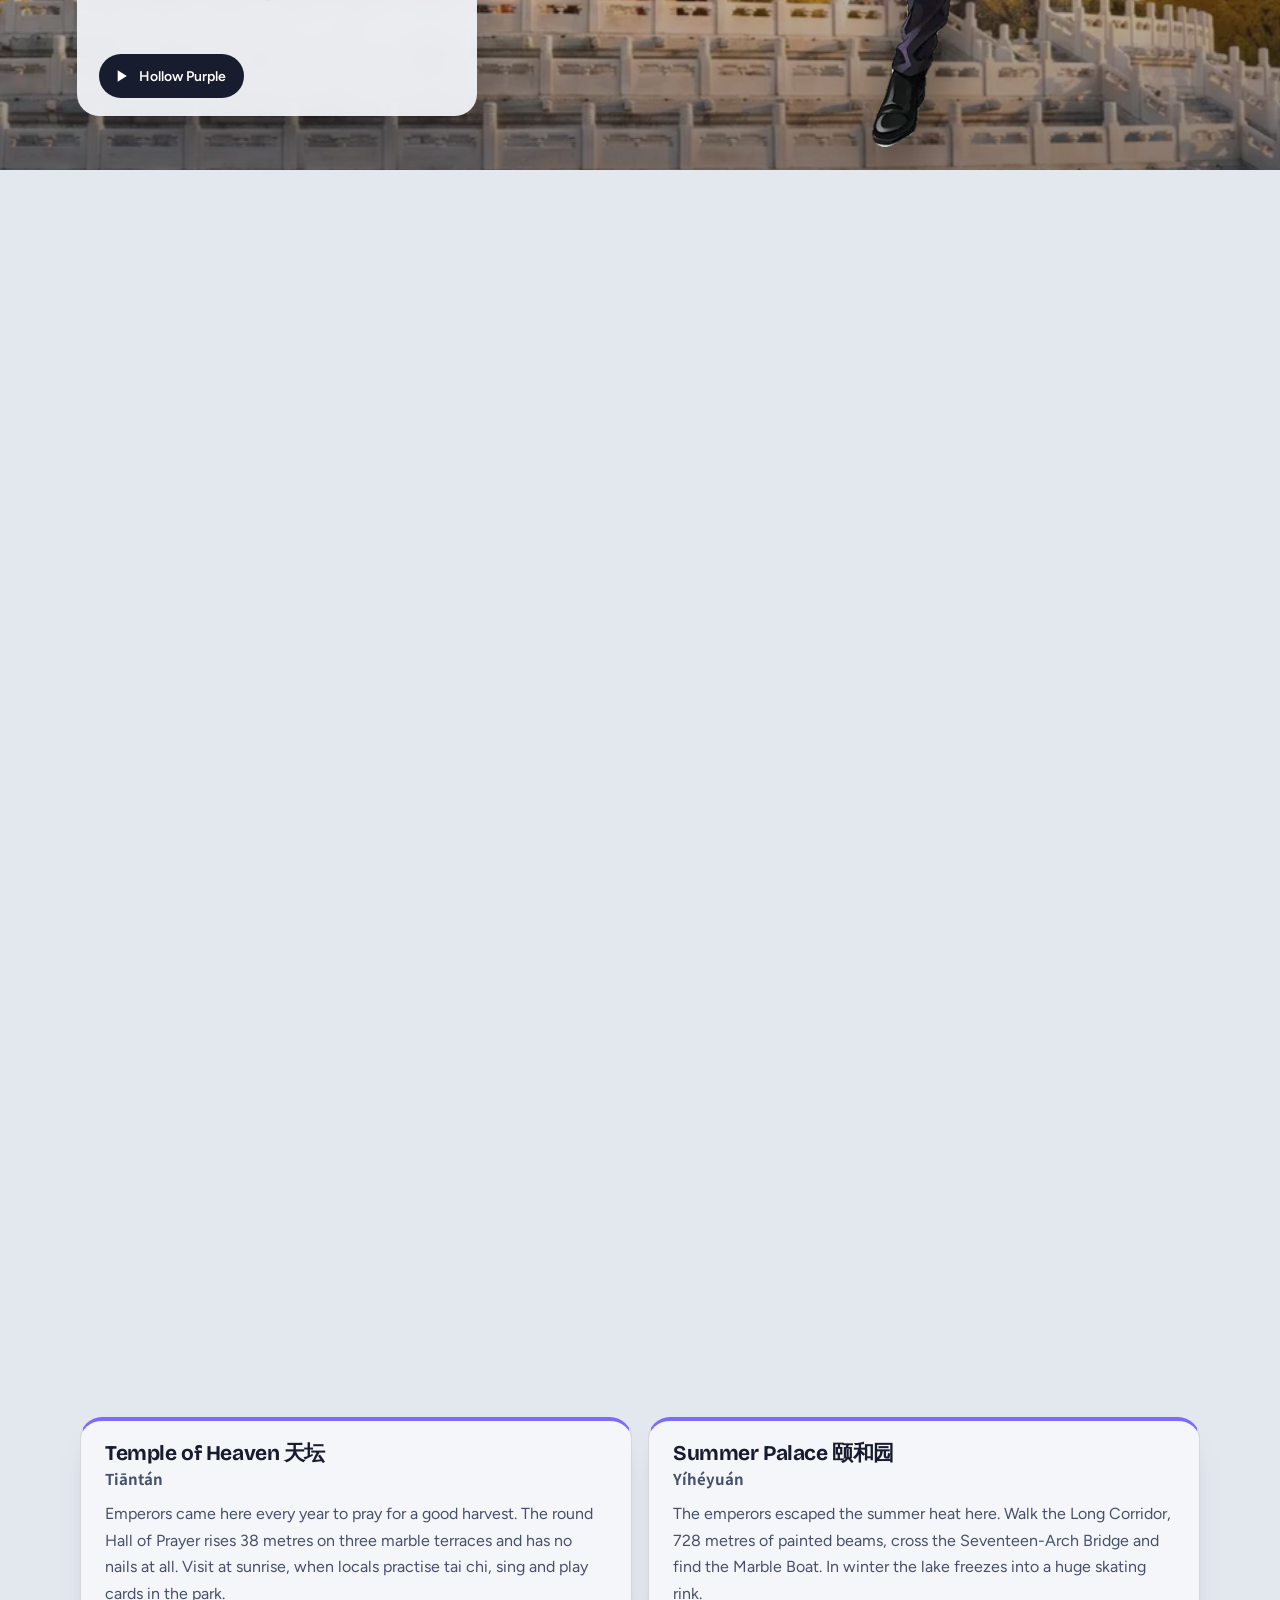
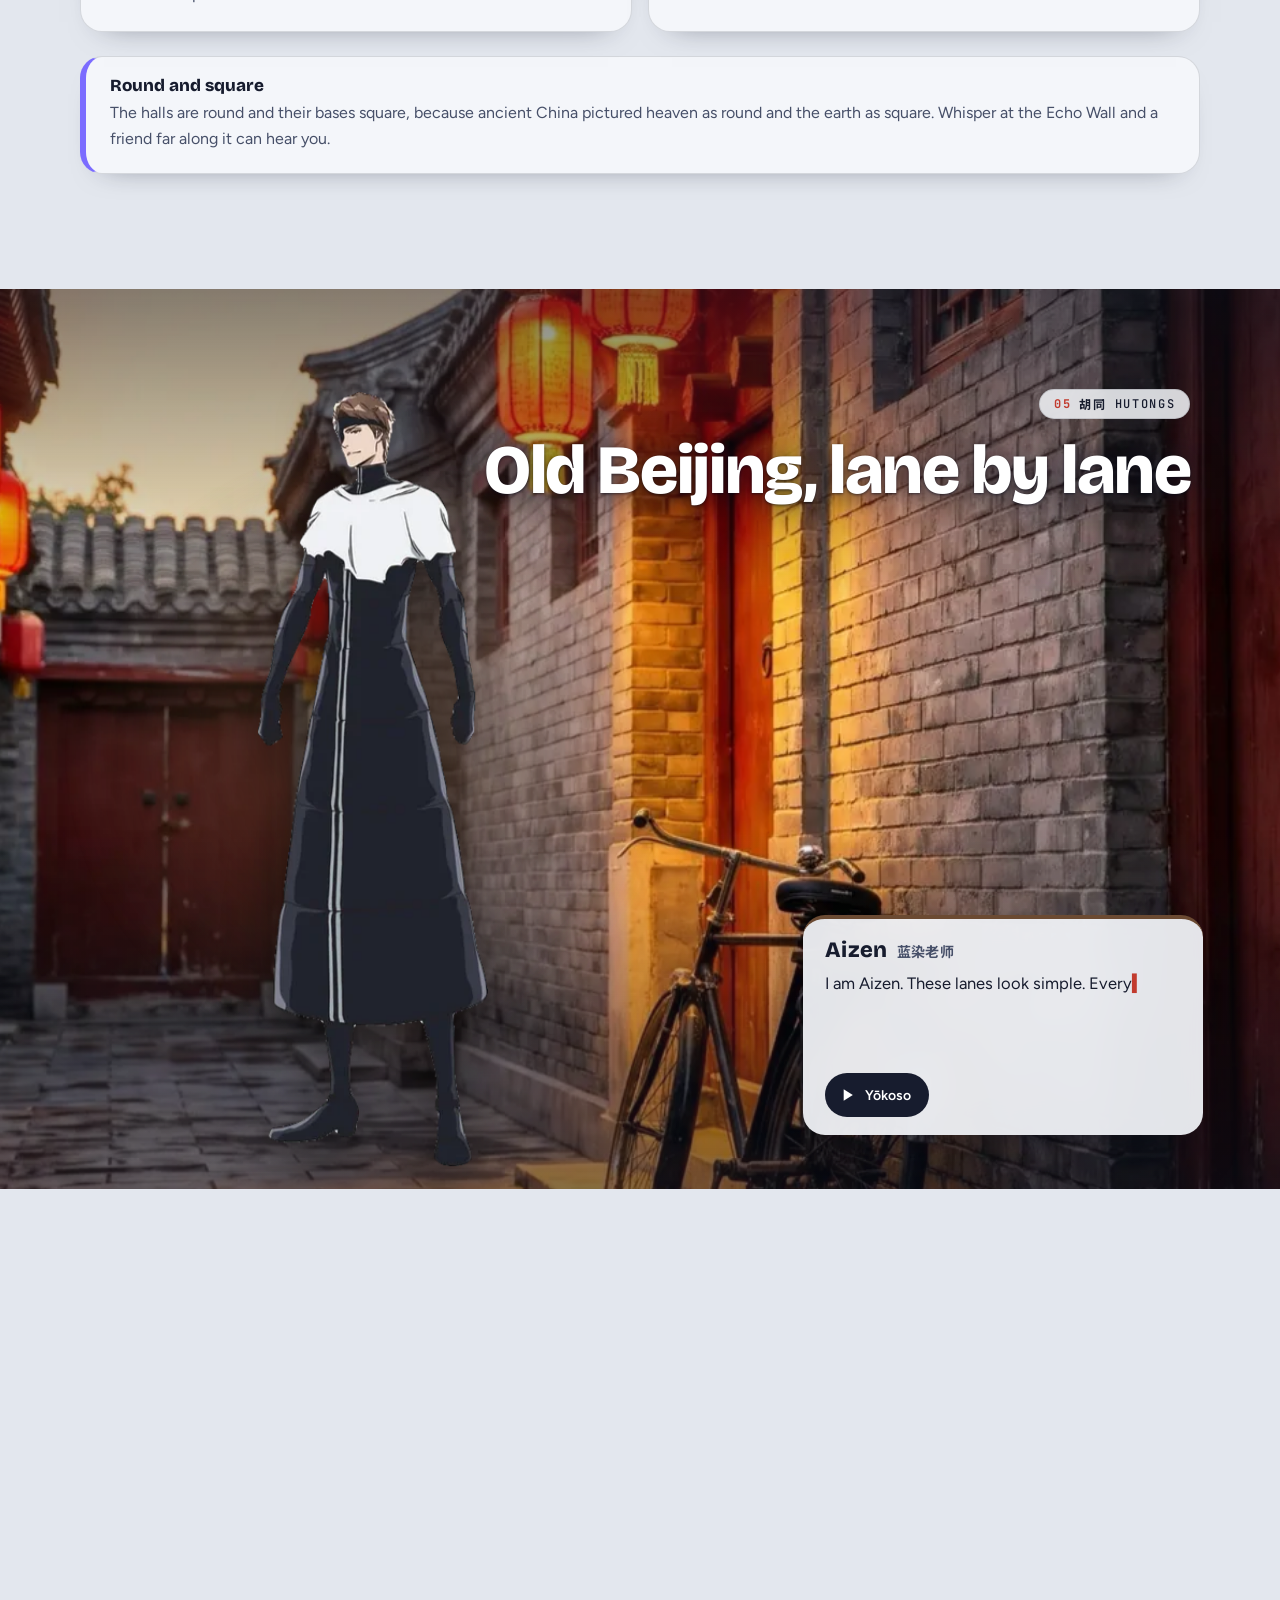
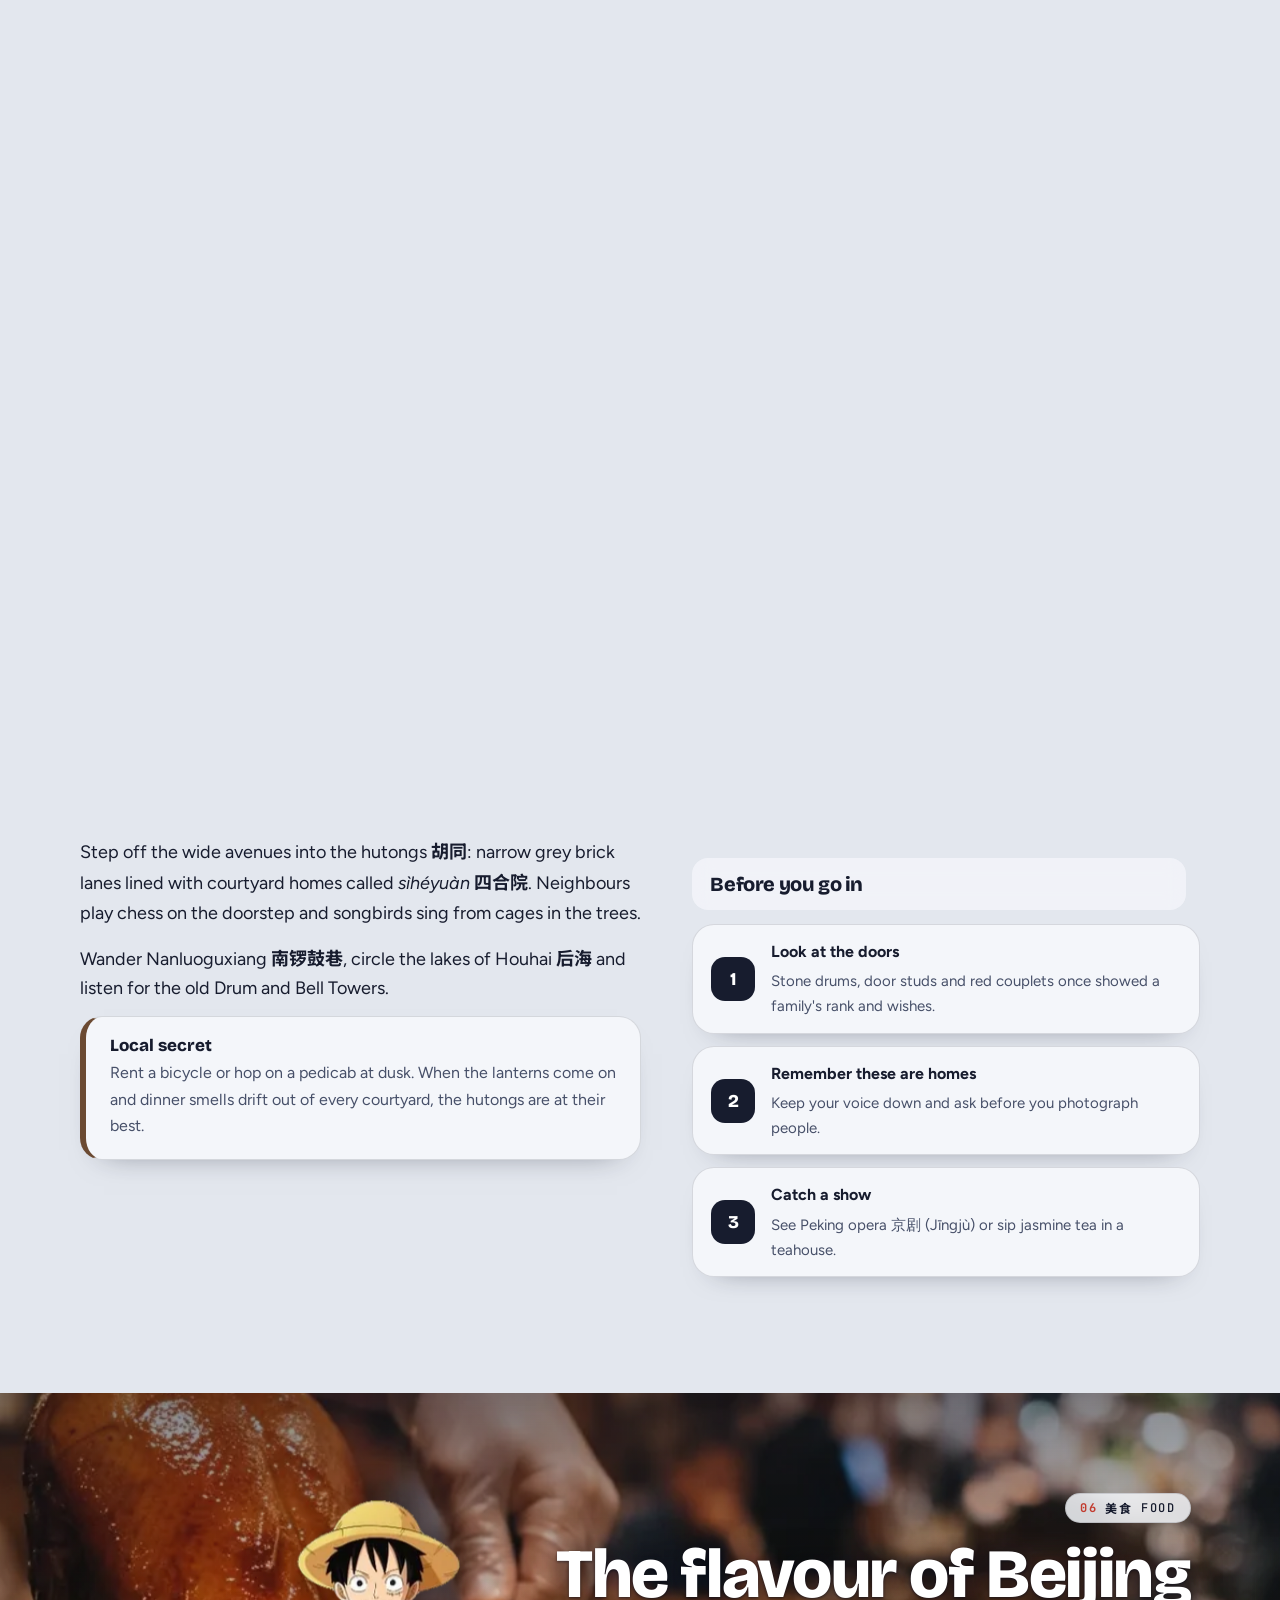
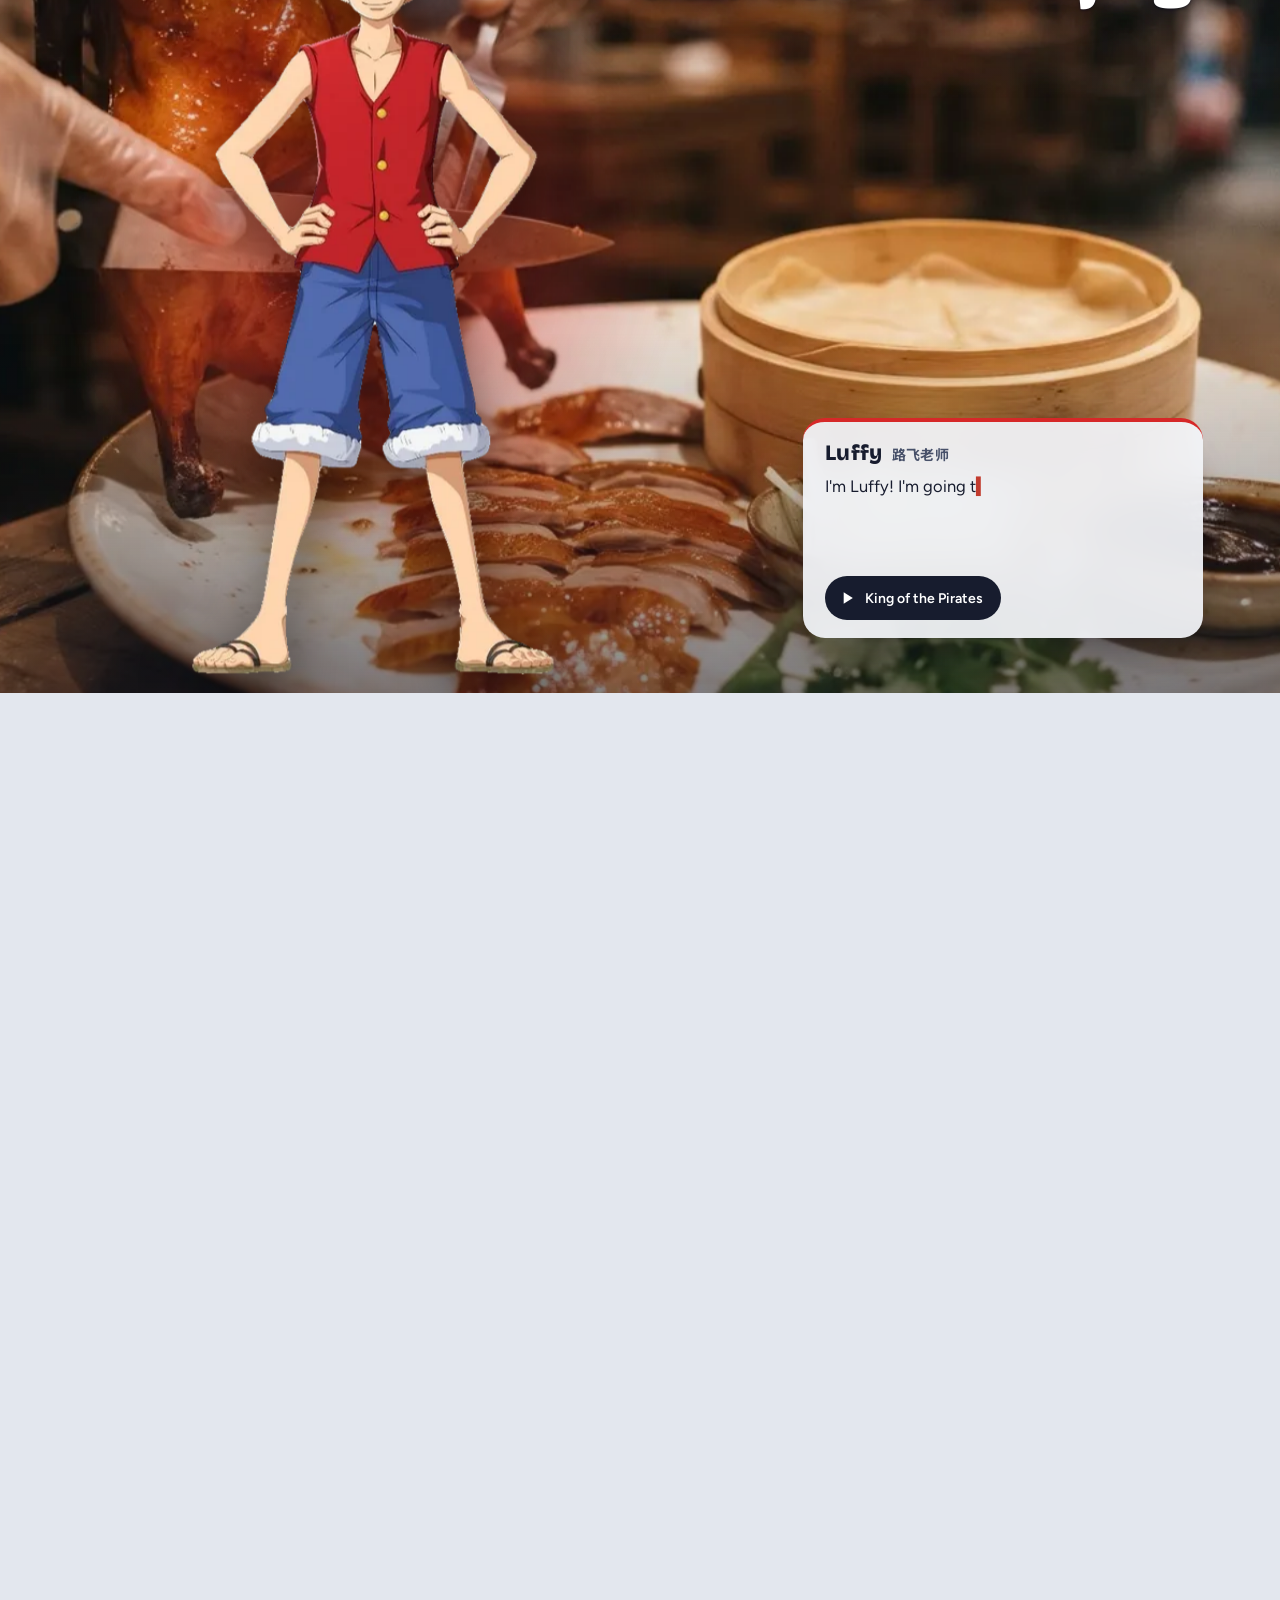
==== commit 025bc5c7: "Revert "Add animated Beijing skyline and autumn Forbidden City pictures" This reverts commit ad7cc76" ====
--- a/beijing/index.html
+++ b/beijing/index.html
@@ -115,6 +115,16 @@
 
 .vbtn { display: inline-flex; align-items: center; gap: 8px; margin-top: 10px; min-height: 44px; padding: 0 18px 0 12px; border: 0; border-radius: 99px; background: var(--ink); color: #fff; font: 600 14px var(--body); cursor: pointer; transition: transform .2s var(--ease), background .2s; } .vbtn:hover { transform: translateY(-2px); background: #000; } .vbtn svg { width: 20px; height: 20px; fill: currentColor; } .vbtn.playing { background: var(--ac); } .vbtn.playing svg { animation: pulse2 .8s ease-in-out infinite alternate; } @keyframes pulse2 { to { transform: scale(1.25); } }
 .say-card { will-change: transform, opacity; } .stage .bg, .stage .teacher, .stage .hd, .stage .say-card { backface-visibility: hidden; }
+
+/* ambient life for every background: slow drift and a soft moving light; illustrated pictures also get a looping video on top */
+.bg img { animation: bgdrift 26s ease-in-out infinite alternate; transform-origin: 50% 50%; }
+@keyframes bgdrift { from { transform: scale(1.0) translate3d(-1.2%, 0, 0); } to { transform: scale(1.06) translate3d(1.2%, -.8%, 0); } }
+.bg::after { content: ""; position: absolute; inset: 0; pointer-events: none; mix-blend-mode: soft-light; background: linear-gradient(105deg, transparent 30%, rgba(255, 236, 190, .5) 48%, transparent 66%); background-size: 260% 100%; animation: bgshine 14s ease-in-out infinite alternate; opacity: .55; }
+@keyframes bgshine { from { background-position: 100% 0; } to { background-position: 0 0; } }
+.bg.hasv::after { display: none; }
+.bg .bgv { position: absolute; inset: 0; width: 100%; height: 100%; object-fit: cover; display: block; opacity: 0; transition: opacity .9s ease; }
+.bg .bgv.on { opacity: 1; } .bg.hasv img { animation: none; }
+@media (max-width: 767px) { .bg .bgv { display: none; } .bg.hasv img { animation: bgdrift 26s ease-in-out infinite alternate; } }
 </style>
 </head>
 <body>
@@ -144,9 +154,9 @@
   </div></div>
   <div class="wrap body tp-stats"><div class="two"><div class="prose r"><p>Beijing <span class="zh" lang="zh">北京</span> (<i>Běijīng</i>) means northern capital. For most of the last eight centuries, emperors and governments ruled from here. You can see it: golden palace roofs, grey brick lanes and glass towers share one skyline.</p><p>Here is the trick this guide uses. A road called the Central Axis <span class="zh" lang="zh">中轴线</span> runs north to south through the middle of the city, about 7.8 km long. Almost every big sight sits on it, or close to it. So we will walk it, one stop at a time.</p></div><div class="statrow"><div class="stat r"><b data-n="22" data-s="M">22M</b><span>people</span></div><div class="stat r"><b data-n="3000" data-s="+">3,000+</b><span>years of history</span></div><div class="stat r"><b data-n="8" data-s="">8</b><span>UNESCO sites</span></div><div class="stat r"><b data-n="2" data-s="">2</b><span>Olympic Games</span></div></div></div><p class="note r">Beijing is the first city to host both the Summer (2008) and Winter (2022) Olympics.</p></div>
 </section>
-<section class="ch" id="wall" data-i="1" style="--tc:#F2A21D;--zoom:1.35" aria-labelledby="h-wall">
-  <div class="fly"><div class="stage s-l">
-    <div class="bg" aria-hidden="true"><img src="assets/01-hero.webp" alt="" style="object-position:30% 62%" loading="eager" decoding="async"></div>
+<section class="ch" id="wall" data-i="1" style="--tc:#F2A21D;--zoom:1.2" aria-labelledby="h-wall">
+  <div class="fly"><div class="stage s-l">
+    <div class="bg hasv" aria-hidden="true"><img src="assets/01b-great-wall.webp" alt="" style="object-position:50% 50%" loading="eager" decoding="async"><video class="bgv" data-src="assets/loops/wall.mp4" muted loop playsinline preload="none" tabindex="-1" style="object-position:50% 50%"></video></div>
     <div class="shade" aria-hidden="true"></div>
     <div class="teacher" style="--ts:1" aria-hidden="true"><i class="glow"></i><img src="assets/teachers/naruto.webp" alt="" loading="lazy" decoding="async"></div>
     <header class="hd"><p class="kick"><b>02</b> <span class="zh" lang="zh">长城</span> Great Wall</p><h2 id="h-wall">The Great Wall, a dragon of stone</h2></header>
@@ -156,7 +166,7 @@
 </section>
 <section class="ch" id="forbidden" data-i="2" style="--tc:#8A8D92;--zoom:1" aria-labelledby="h-forbidden">
   <div class="fly"><div class="stage s-r">
-    <div class="bg" aria-hidden="true"><img src="assets/02-forbidden-city.webp" alt="" style="object-position:50% 50%" loading="lazy" decoding="async"></div>
+    <div class="bg hasv" aria-hidden="true"><img src="assets/02-forbidden-city.webp" alt="" style="object-position:50% 50%" loading="lazy" decoding="async"><video class="bgv" data-src="assets/loops/forbidden.mp4" muted loop playsinline preload="none" tabindex="-1" style="object-position:50% 50%"></video></div>
     <div class="shade" aria-hidden="true"></div>
     <div class="teacher" style="--ts:1" aria-hidden="true"><i class="glow"></i><img src="assets/teachers/thorfinn.webp" alt="" loading="lazy" decoding="async"></div>
     <header class="hd"><p class="kick"><b>03</b> <span class="zh" lang="zh">故宫</span> Forbidden City</p><h2 id="h-forbidden">Inside the Forbidden City</h2></header>
@@ -166,7 +176,7 @@
 </section>
 <section class="ch" id="temple" data-i="3" style="--tc:#7B6CFF;--zoom:1" aria-labelledby="h-temple">
   <div class="fly"><div class="stage s-r">
-    <div class="bg" aria-hidden="true"><img src="assets/03-temple-of-heaven.webp" alt="" style="object-position:36% 50%" loading="lazy" decoding="async"></div>
+    <div class="bg hasv" aria-hidden="true"><img src="assets/03-temple-of-heaven.webp" alt="" style="object-position:36% 50%" loading="lazy" decoding="async"><video class="bgv" data-src="assets/loops/temple.mp4" muted loop playsinline preload="none" tabindex="-1" style="object-position:36% 50%"></video></div>
     <div class="shade" aria-hidden="true"></div>
     <div class="teacher" style="--ts:1" aria-hidden="true"><i class="glow"></i><img src="assets/teachers/gojo.webp" alt="" loading="lazy" decoding="async"></div>
     <header class="hd"><p class="kick"><b>04</b> <span class="zh" lang="zh">天坛</span> Temple of Heaven</p><h2 id="h-temple">Temple of Heaven and Summer Palace</h2></header>
@@ -176,7 +186,7 @@
 </section>
 <section class="ch" id="hutong" data-i="4" style="--tc:#6B4A32;--zoom:1" aria-labelledby="h-hutong">
   <div class="fly"><div class="stage s-l">
-    <div class="bg" aria-hidden="true"><img src="assets/04-hutong.webp" alt="" style="object-position:55% 50%" loading="lazy" decoding="async"></div>
+    <div class="bg hasv" aria-hidden="true"><img src="assets/04-hutong.webp" alt="" style="object-position:55% 50%" loading="lazy" decoding="async"><video class="bgv" data-src="assets/loops/hutong.mp4" muted loop playsinline preload="none" tabindex="-1" style="object-position:55% 50%"></video></div>
     <div class="shade" aria-hidden="true"></div>
     <div class="teacher" style="--ts:1" aria-hidden="true"><i class="glow"></i><img src="assets/teachers/aizen.webp" alt="" loading="lazy" decoding="async"></div>
     <header class="hd"><p class="kick"><b>05</b> <span class="zh" lang="zh">胡同</span> Hutongs</p><h2 id="h-hutong">Old Beijing, lane by lane</h2></header>
@@ -246,7 +256,7 @@
 </section>
 <section class="ch" id="itinerary" data-i="11" style="--tc:#5C9A5A;--zoom:1.5" aria-labelledby="h-itinerary">
   <div class="fly"><div class="stage s-r">
-    <div class="bg" aria-hidden="true"><img src="assets/03-temple-of-heaven.webp" alt="" style="object-position:80% 45%" loading="lazy" decoding="async"></div>
+    <div class="bg hasv" aria-hidden="true"><img src="assets/03-temple-of-heaven.webp" alt="" style="object-position:80% 45%" loading="lazy" decoding="async"><video class="bgv" data-src="assets/loops/temple.mp4" muted loop playsinline preload="none" tabindex="-1" style="object-position:80% 45%"></video></div>
     <div class="shade" aria-hidden="true"></div>
     <div class="teacher" style="--ts:0.86" aria-hidden="true"><i class="glow"></i><img src="assets/teachers/totoro.webp" alt="" loading="lazy" decoding="async"></div>
     <header class="hd"><p class="kick"><b>12</b> <span class="zh" lang="zh">三日</span> Three Days</p><h2 id="h-itinerary">Three perfect days</h2></header>
@@ -350,6 +360,22 @@
 
   /* smooth in-page jumps land on the card moment of a chapter */
   document.querySelectorAll('.axis a').forEach(function (a) { a.addEventListener('click', function (e) { var t = document.querySelector(a.getAttribute('href')); if (!t) return; e.preventDefault(); var f = t.querySelector('.fly'), y = f.getBoundingClientRect().top + scrollY + (f.offsetHeight - innerHeight) * .5; scrollTo({ top: y, behavior: reduce ? 'auto' : 'smooth' }); }); });
+  /* looping picture videos: only the ones on screen play; phones, reduced motion and data saver keep the still picture */
+  (function () {
+    var conn = navigator.connection || {}, vids = document.querySelectorAll('.bgv');
+    if (!vids.length) return;
+    if (reduce || innerWidth < 768 || conn.saveData || /2g/.test(conn.effectiveType || '')) return;
+    var io = new IntersectionObserver(function (es) {
+      es.forEach(function (e) {
+        var v = e.target;
+        if (e.isIntersecting) {
+          if (!v.src) v.src = v.getAttribute('data-src');
+          var p = v.play(); if (p && p.then) p.then(function () { v.classList.add('on'); }, function () {});
+        } else v.pause();
+      });
+    }, { rootMargin: '30% 0px' });
+    vids.forEach(function (v) { io.observe(v); });
+  })();
 })();
 
 (function () {
@@ -357,6 +383,7 @@
   function stop() { if (cur) cur.classList.remove('playing'); cur = null; }
   a.addEventListener('ended', stop);
   document.querySelectorAll('.vbtn').forEach(function (b) { b.addEventListener('click', function () { if (cur === b) { a.pause(); stop(); return; } stop(); a.src = b.getAttribute('data-v'); a.currentTime = 0; a.play().catch(function () {}); b.classList.add('playing'); cur = b; }); });
+
 })();
 </script>
 </body>
